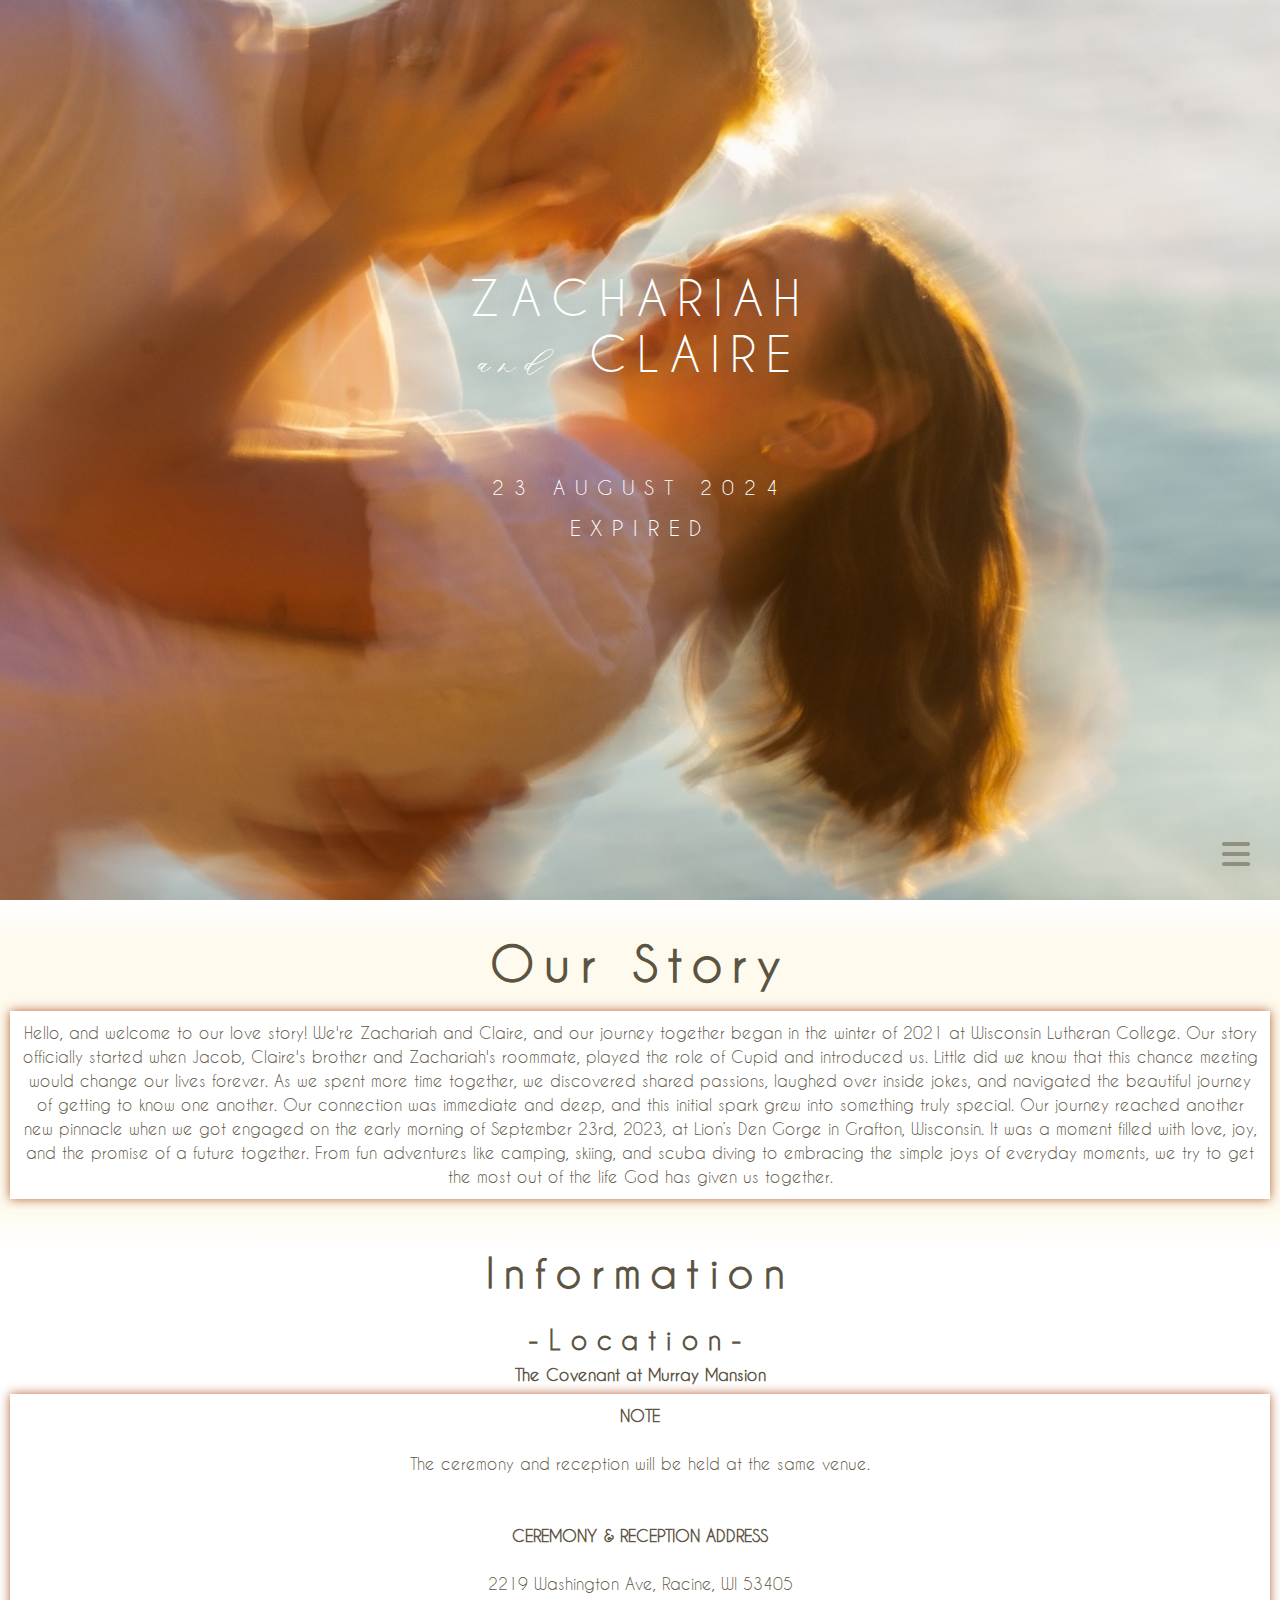
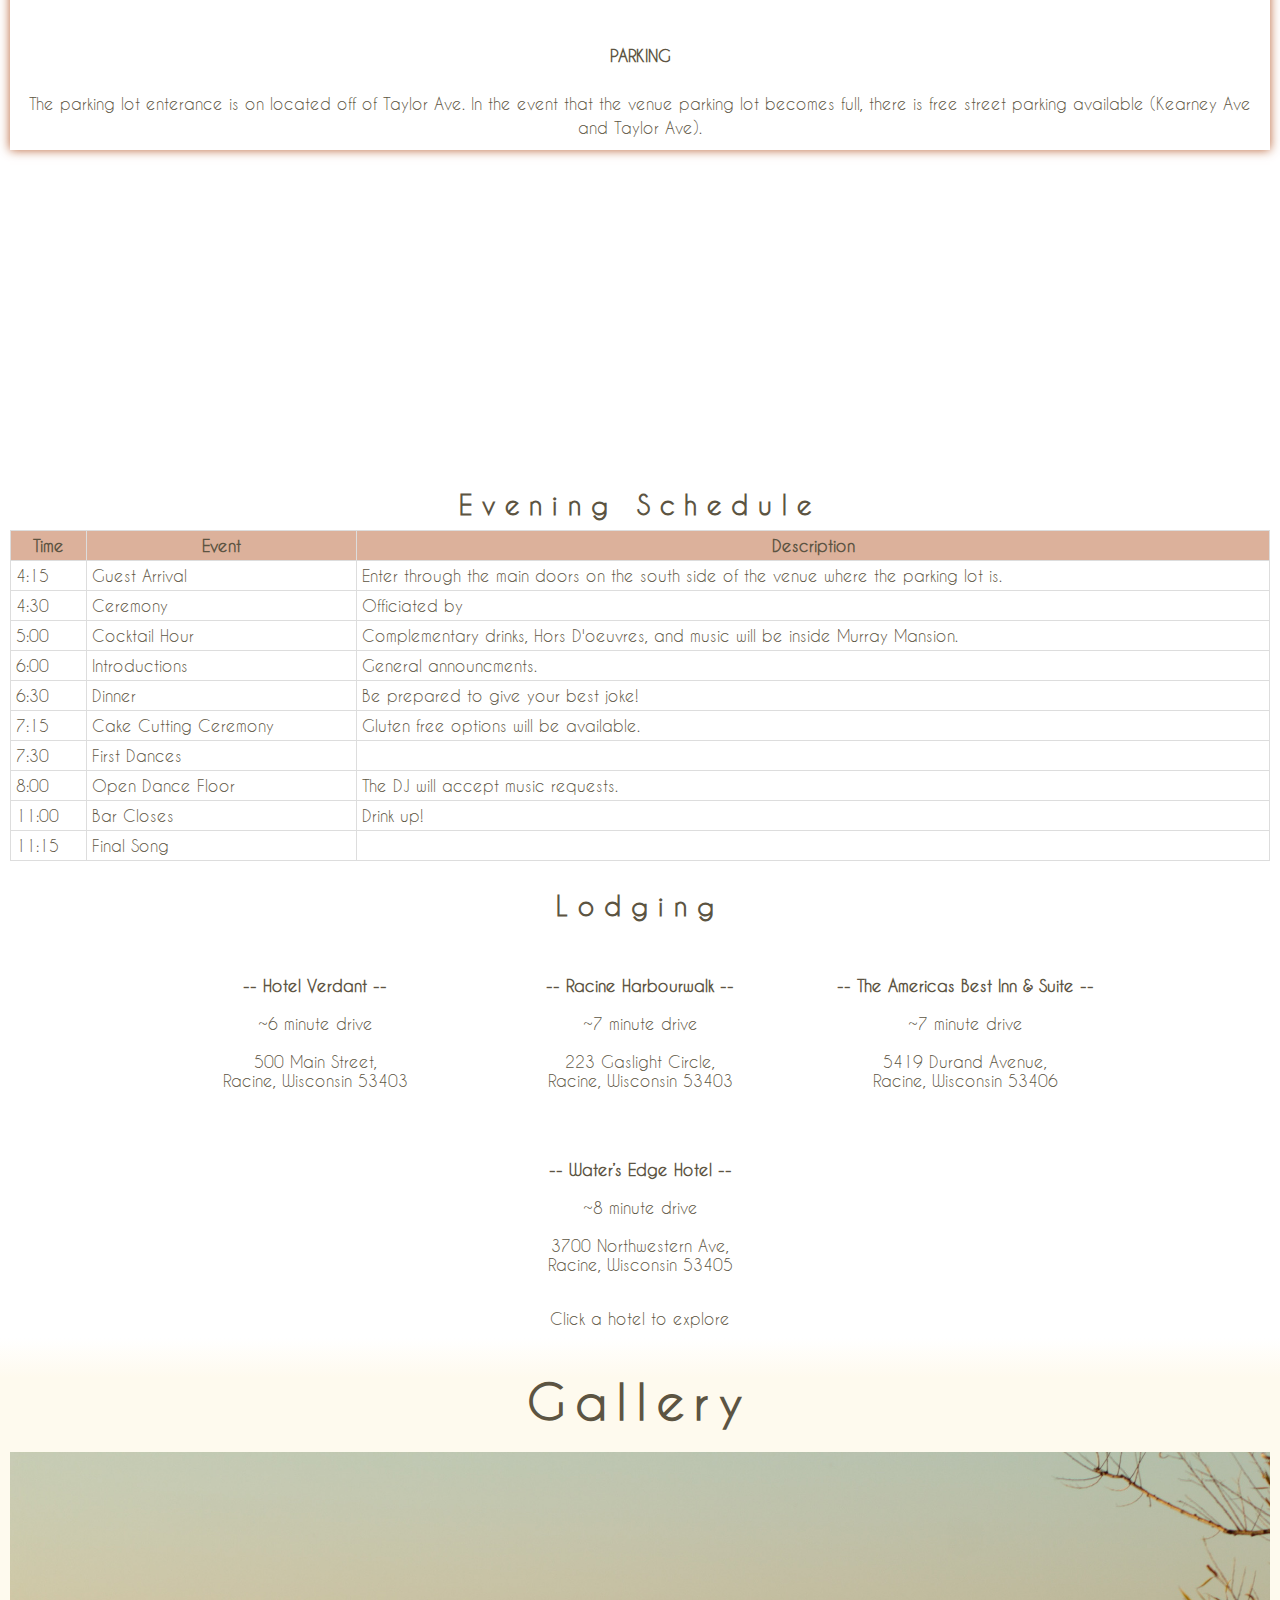
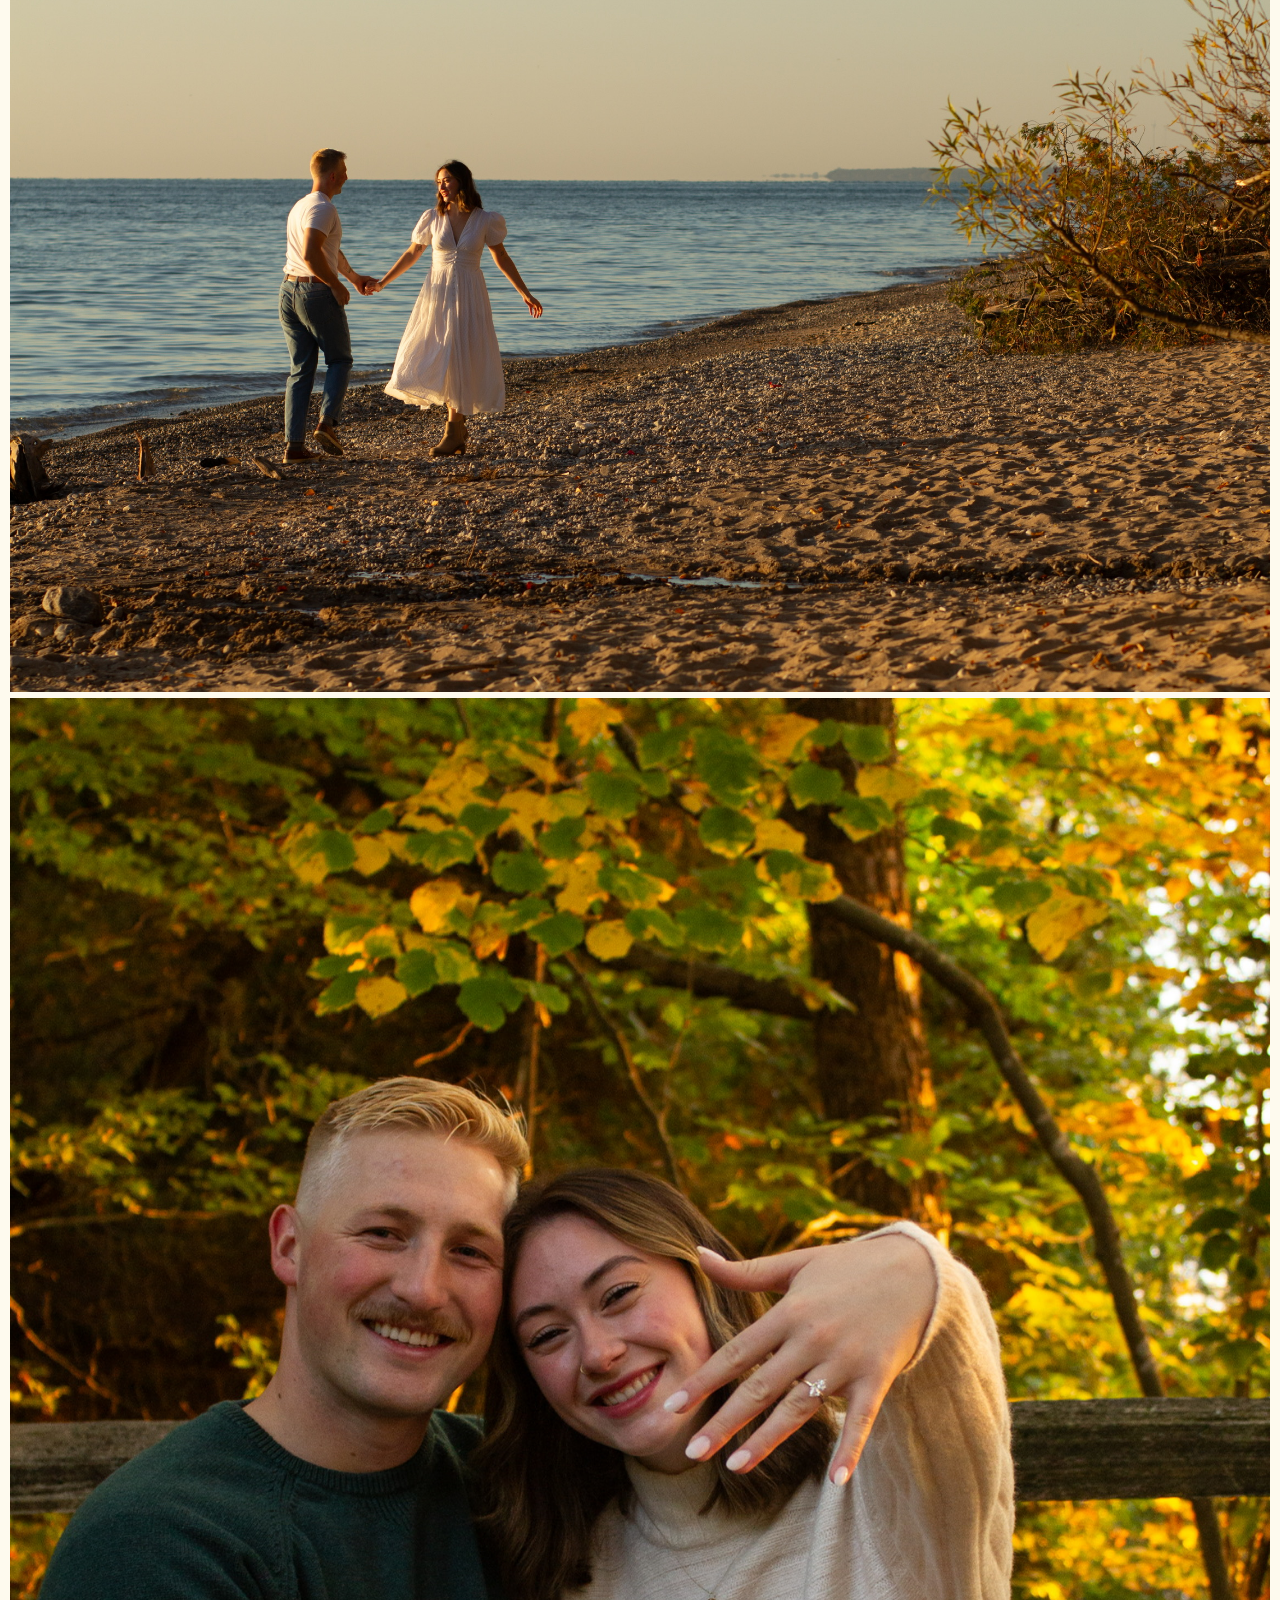
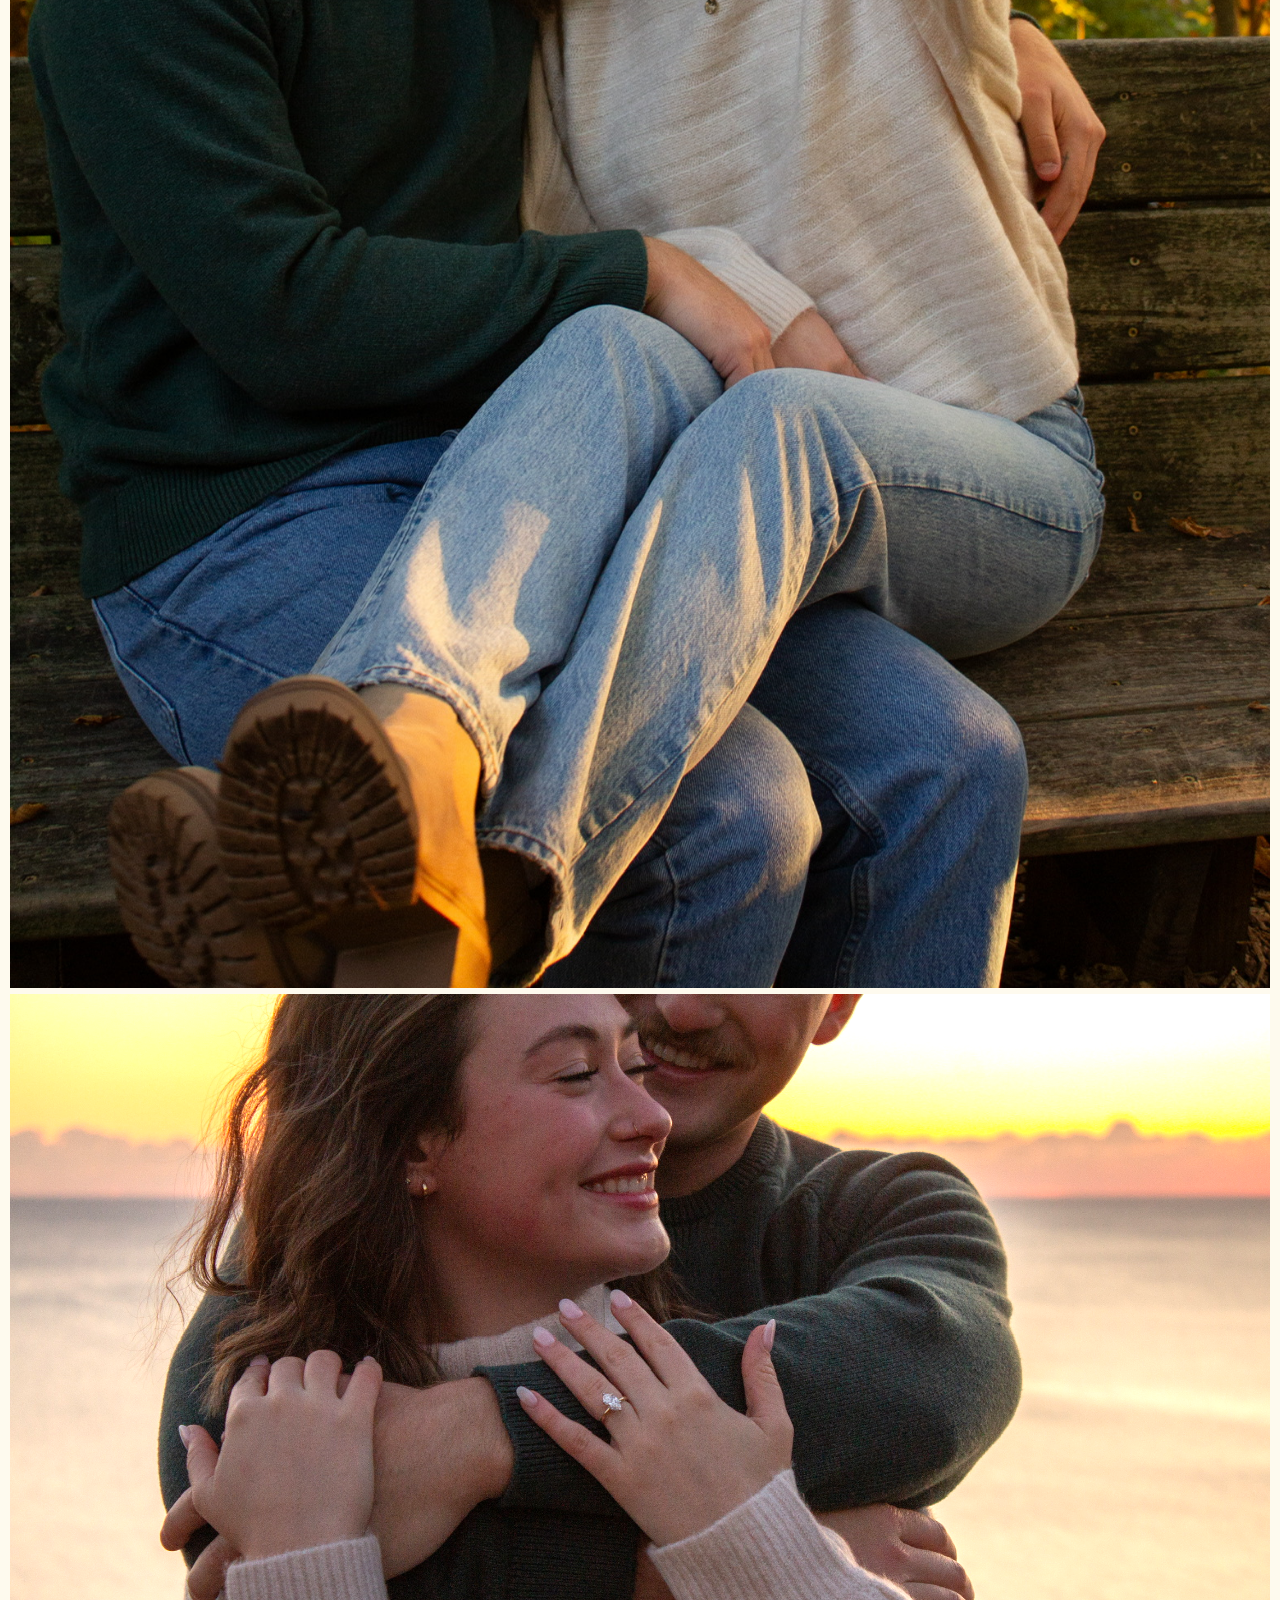
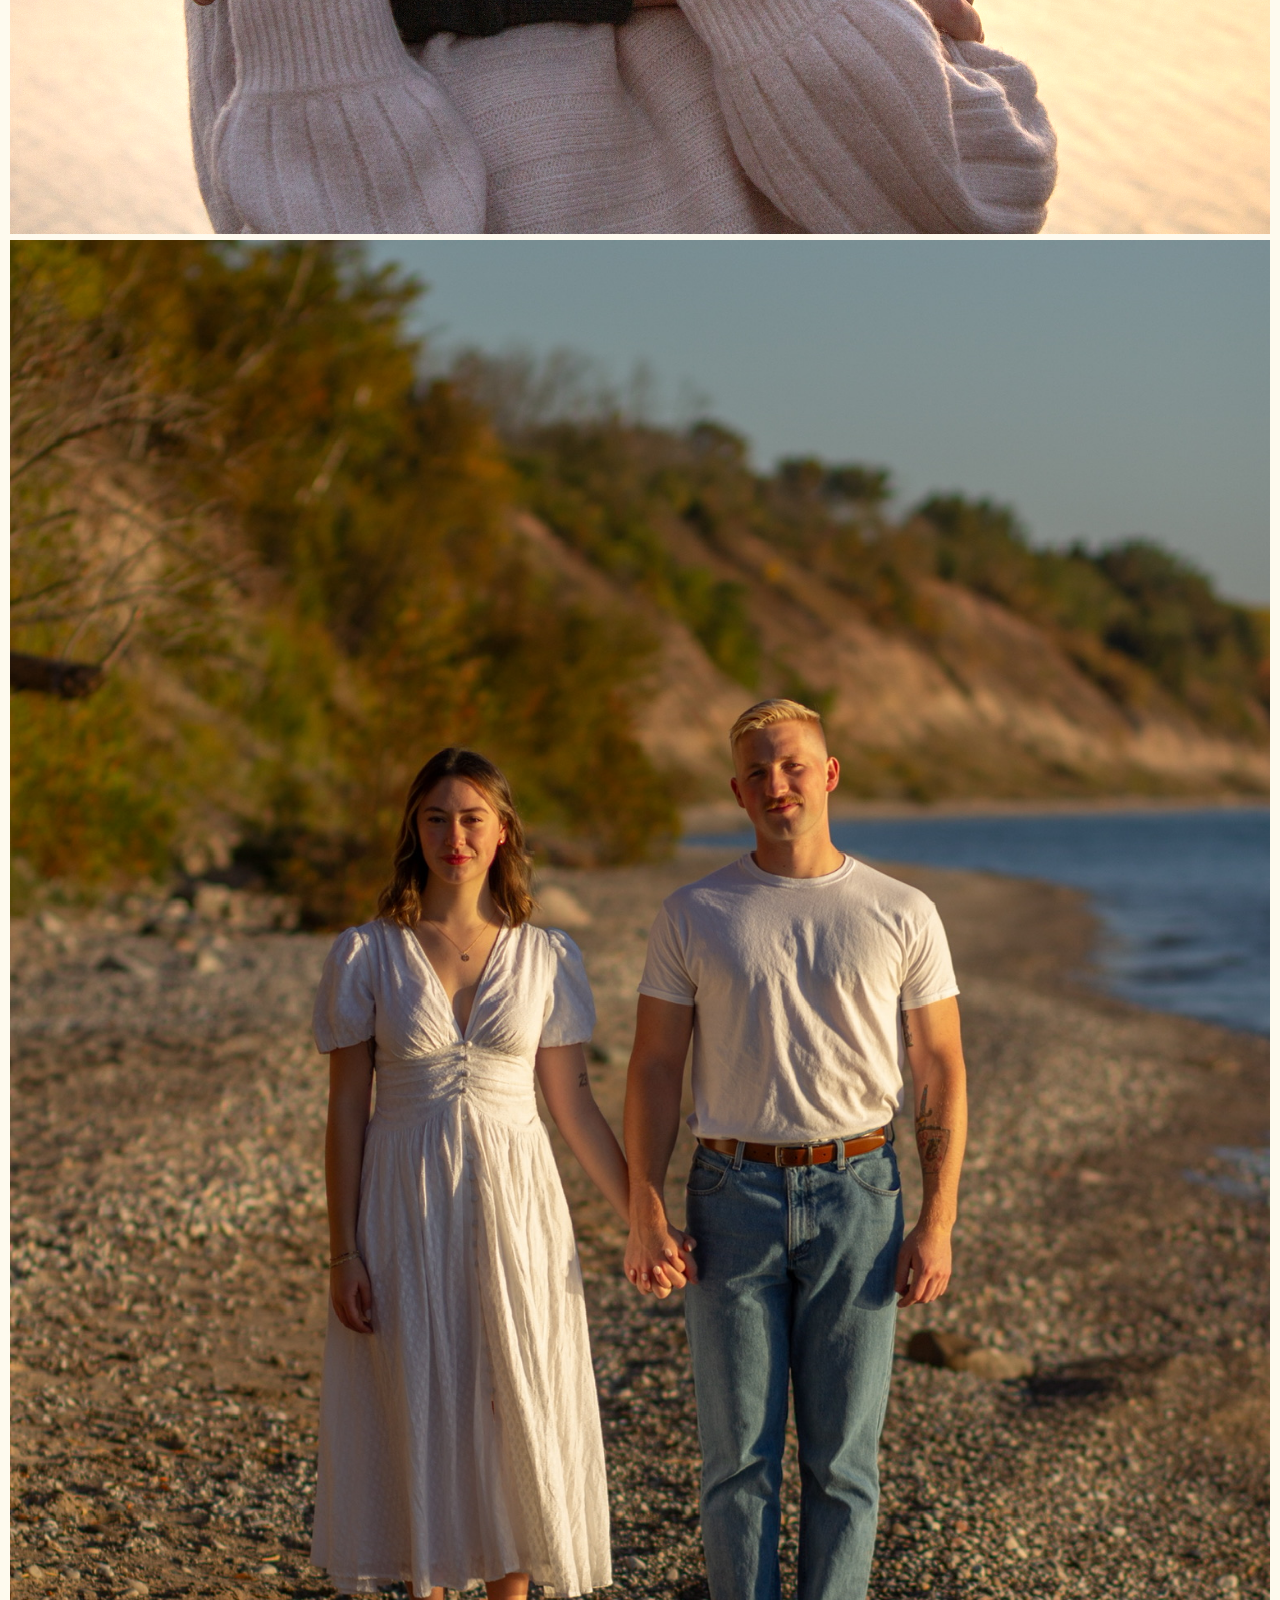
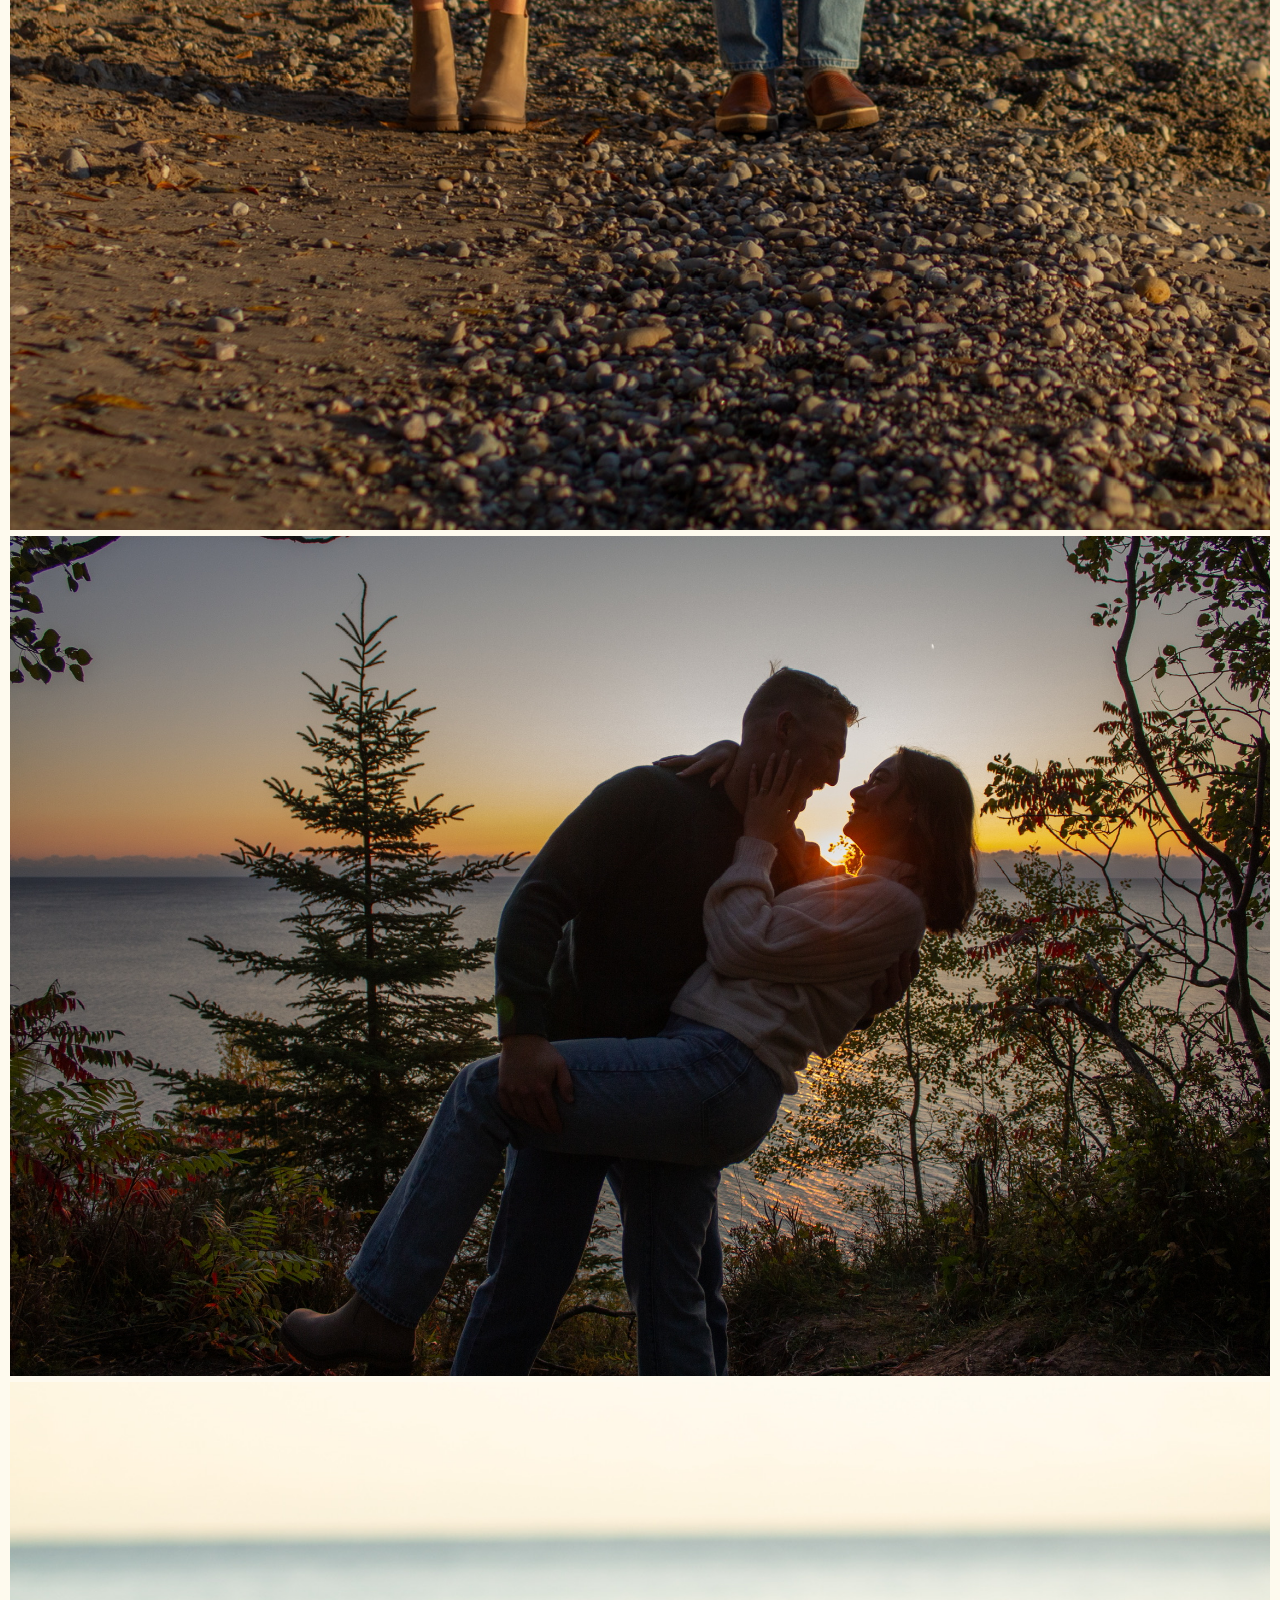
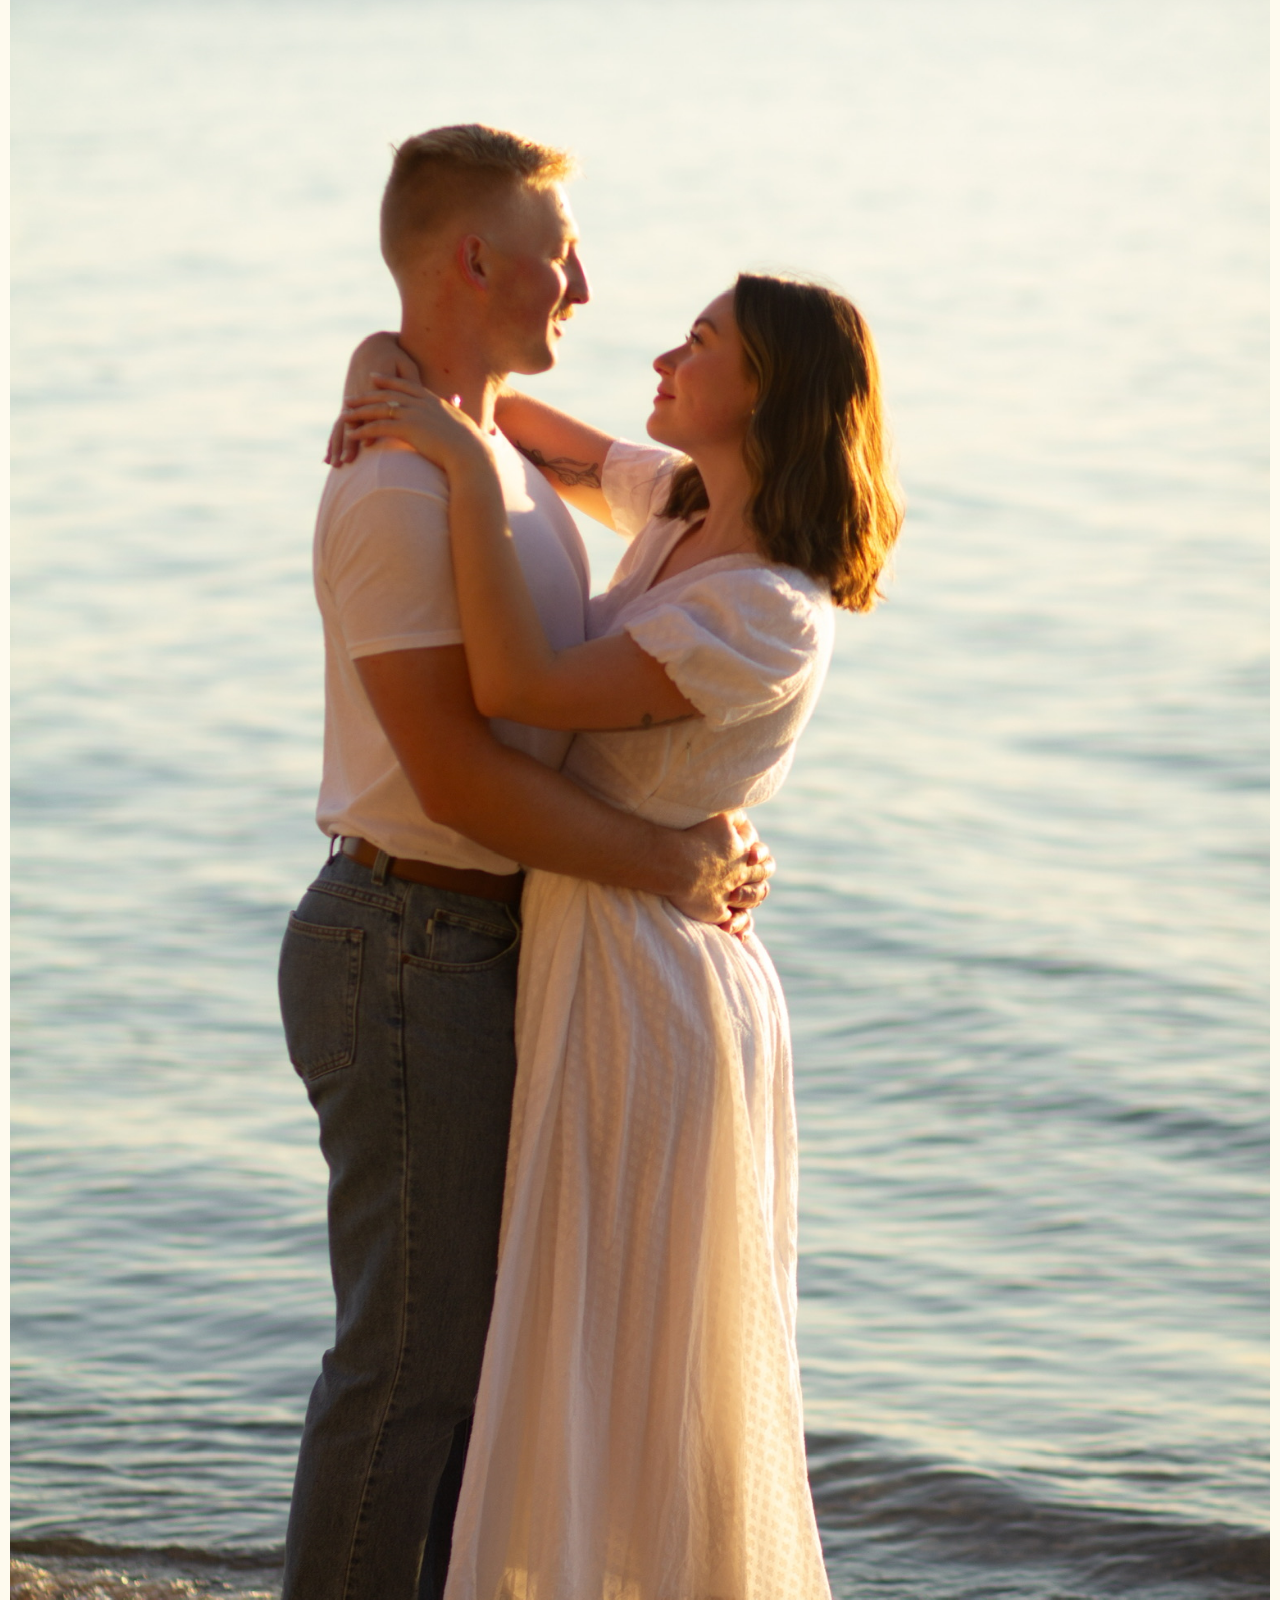
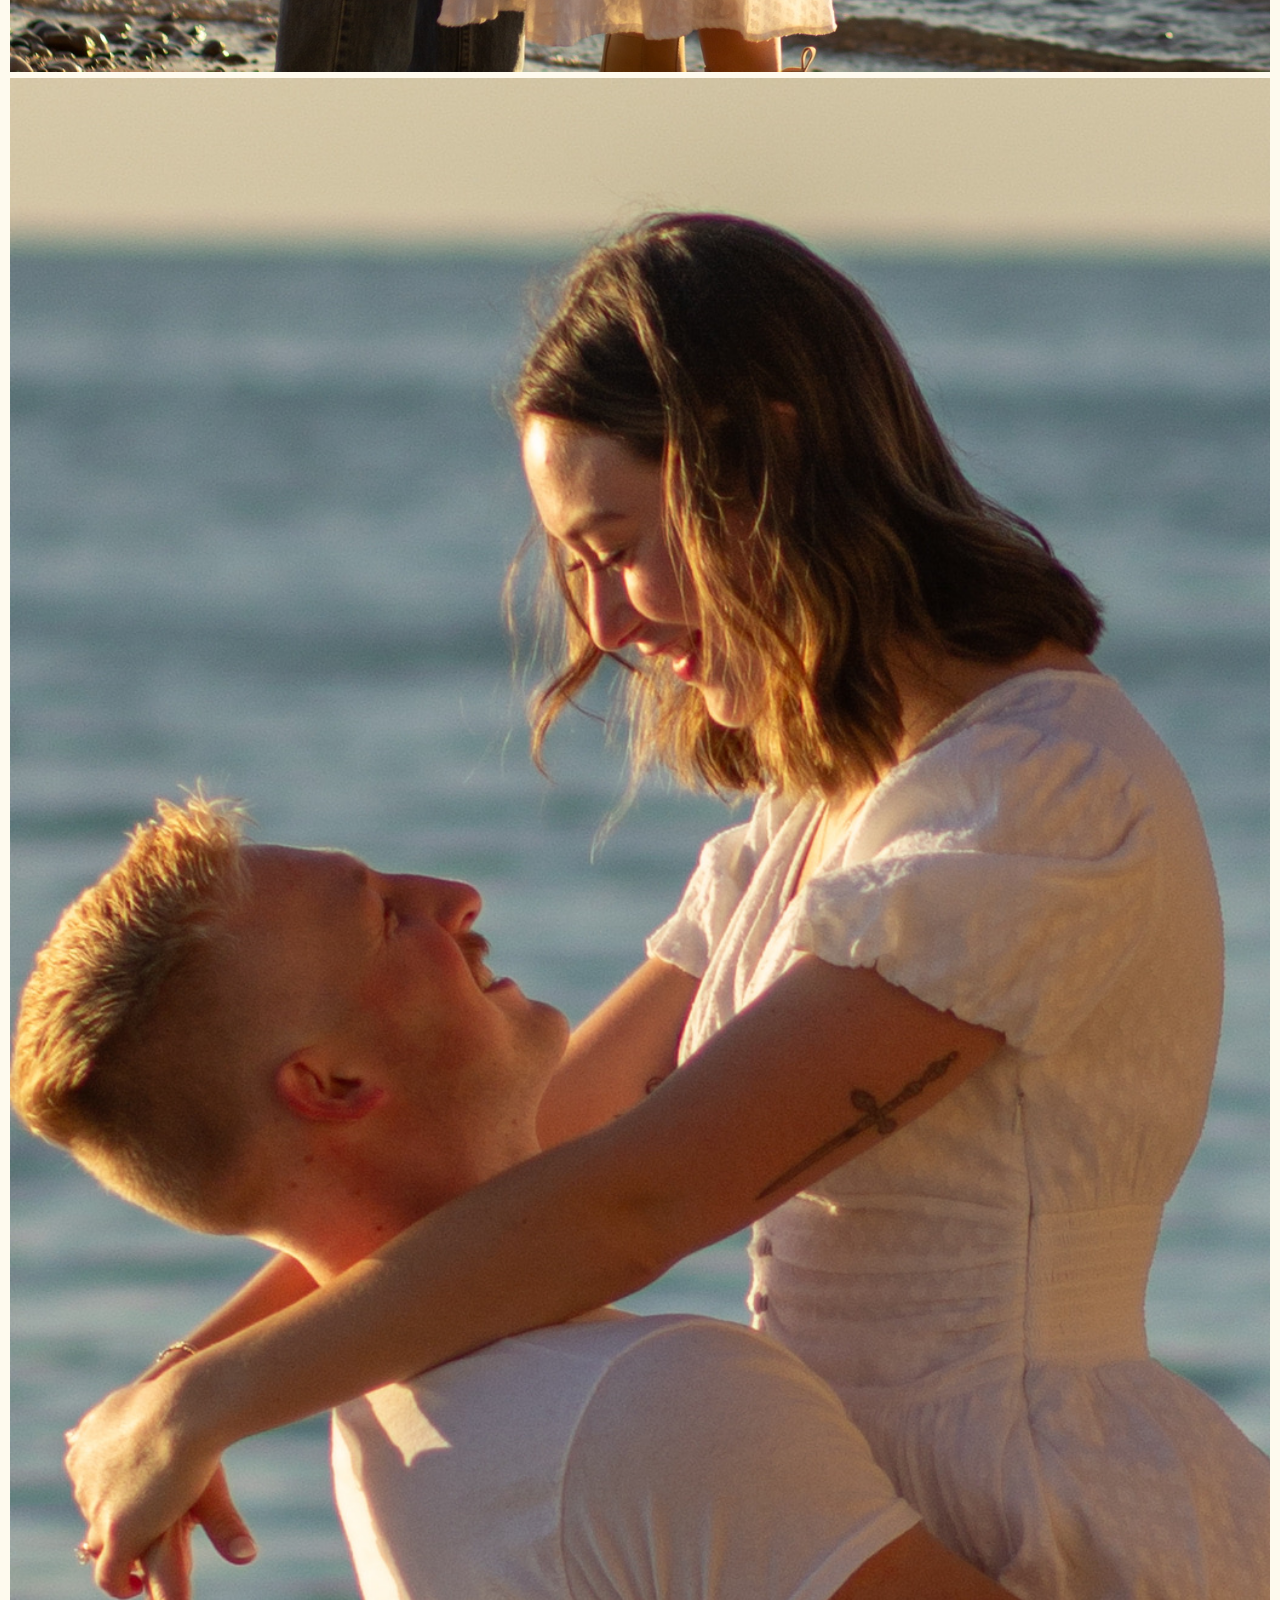
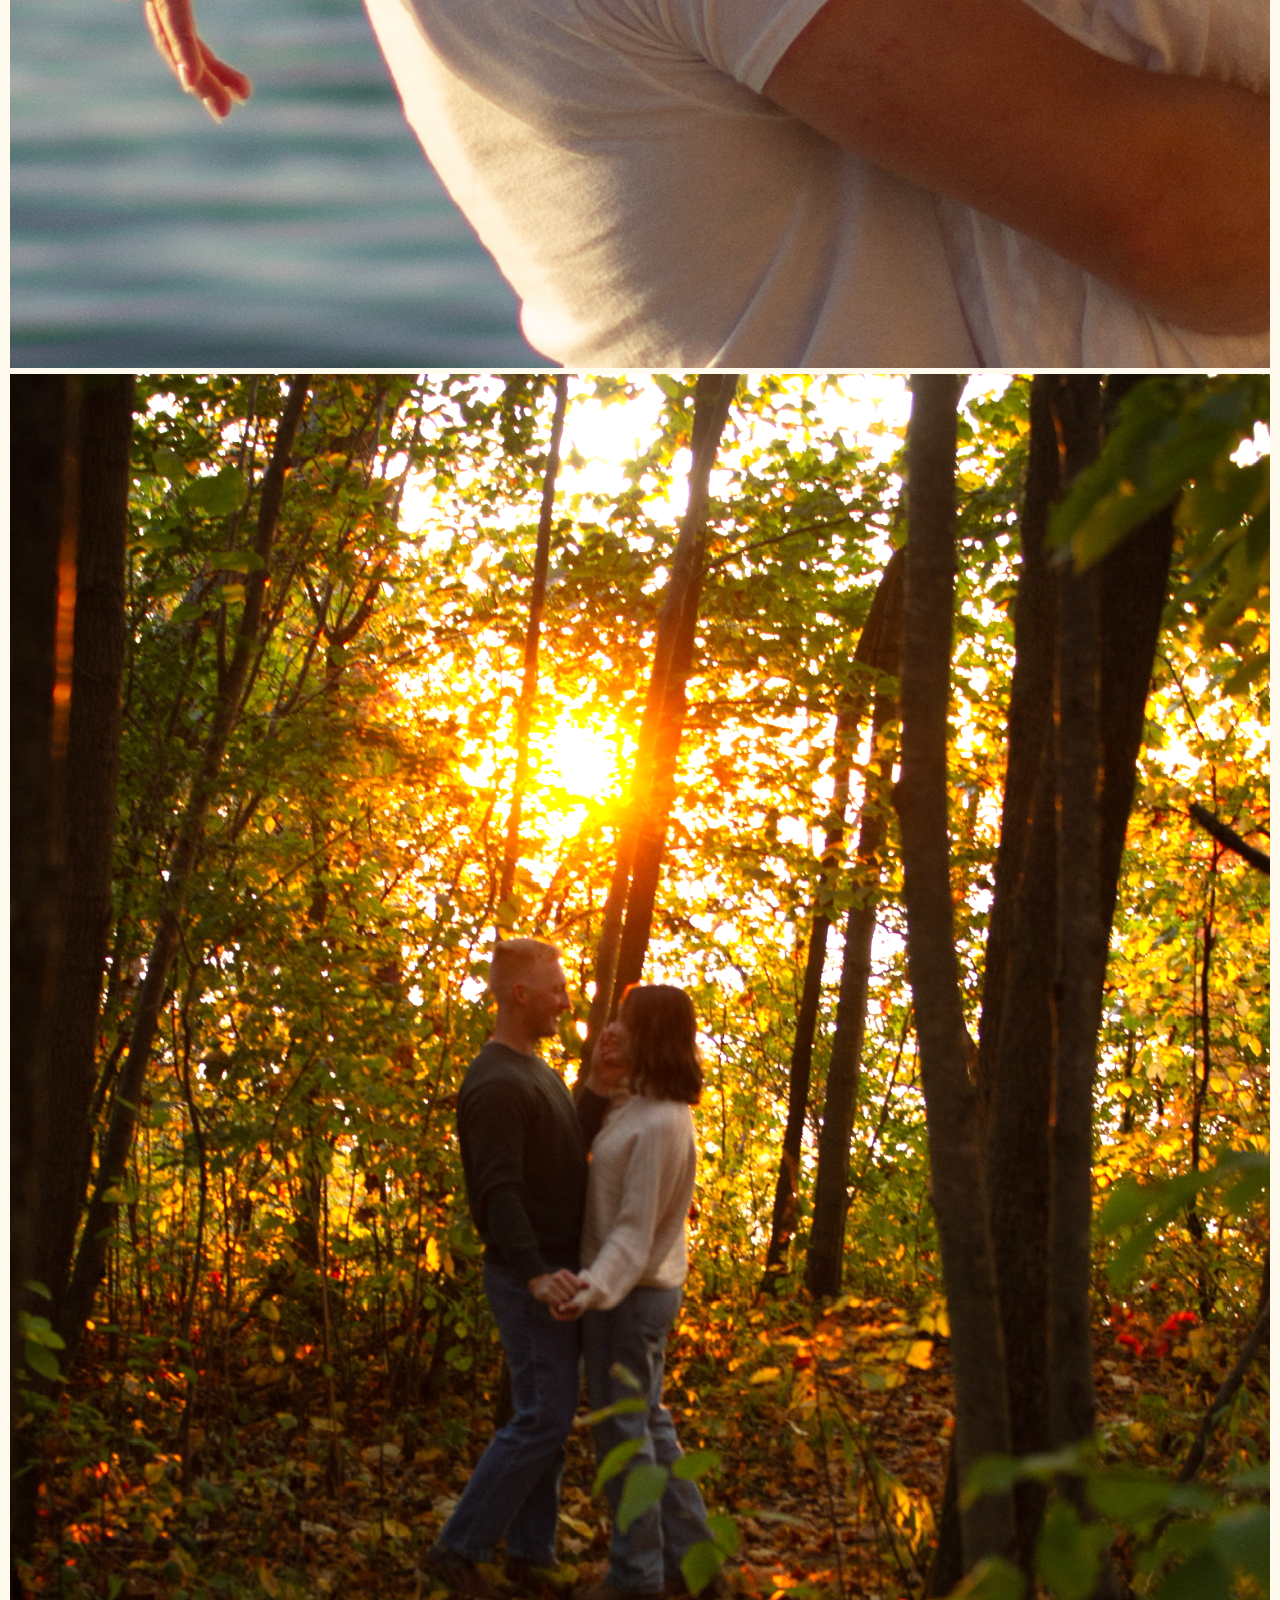
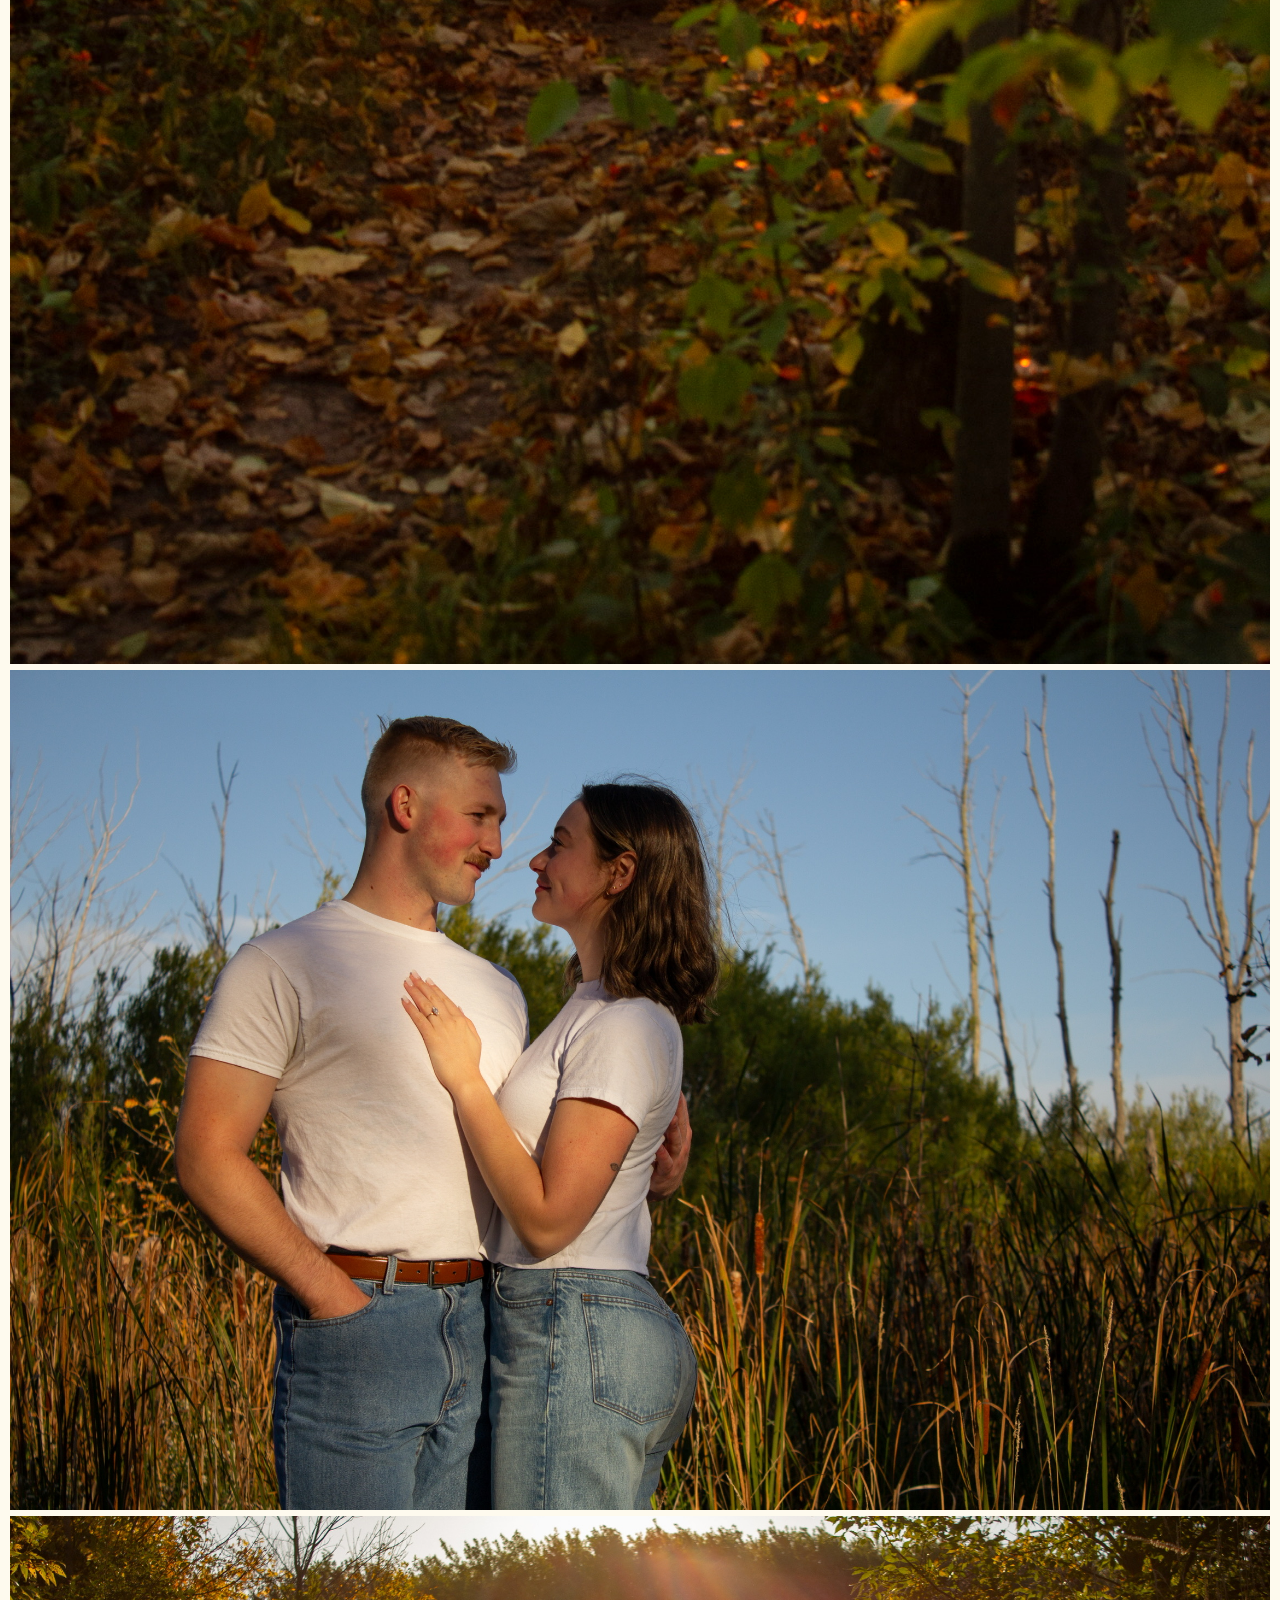
==== index.html @ bd43a835 "Finished" ====
<!DOCTYPE html>
<html lang="en">
    <head>
        <meta charset="UTF-8">
        <meta name="viewport" content="width=device-width, initial-scale=1.0">
        <meta name="description" content="Zachariah's & Claire's Wedding Website">
        <title>Zachariah & Claire 2024</title>
        
        <!-- Style upload -->
        <link rel="stylesheet" href="./Styles/other.css">
        <link rel="stylesheet" href="./Styles/nav_bar.css">
        <link rel="stylesheet" href="./Styles/home.css">
        <link rel="stylesheet" href="./Styles/story.css">
        <link rel="stylesheet" href="./Styles/info.css">
        <link rel="stylesheet" href="./Styles/gallery.css">
        <link rel="stylesheet" href="./Styles/registry.css">
        <link rel="stylesheet" href="./Styles/rsvp.css">
        
        <!-- For icons  -->
        <link rel="stylesheet" href="https://cdnjs.cloudflare.com/ajax/libs/font-awesome/6.1.0/css/all.min.css">

        <!-- Script upload -->
        <script src="./Scripts/menu_button.js"></script>
        <script src="./Scripts/scroll.js"></script>
        <script src="./Scripts/countdown.js"></script>
        <script src="./Scripts/home_text_fade.js"></script>
        <script src="./Scripts/gallery_size.js"></script>
        <script src="./Scripts/buttons.js"></script>

    </head>
    <body style="margin: 0; padding: 0;">
        <!-- Menu (and button for smaller screens) -->
        <button id="menu-button">
            <i class="fas fa-bars"></i>
        </button>
        <nav>
            <ul>
                <li><a href="#home">Home</a></li>
                <li><a href="#story">Our Story</a></li>
                <li><a href="#info">Information</a></li>
                <li><a href="#gallery">Gallery</a></li>
                <li><a href="#registry">Registry</a></li>
                <li><a href="#rsvp">RSVP</a></li>
            </ul>
        </nav>
        
        <!-- Home screen section -->
        <section id="home">
            <h1>
                ZACHARIAH
                <br>
                <span class="and-font">and&nbsp;&nbsp;</span>CLAIRE
                <br>
                <br>
                <span class="date">23 AUGUST 2024</span>
                <br>
                <div id="countdown"></div>
            </h1>
        </section>        
        
        <!-- Our story -->
        <div class="top-blurred-bar"></div>
        <section id="story">
            <img src="Images/story.JPG">
            <div class="story-container">
                <h2>Our Story</h2>
                <p>
                    Hello, and welcome to our love story! We're Zachariah and Claire, and our journey together began in the winter of 2021 at Wisconsin Lutheran College. 
                    Our story officially started when Jacob, Claire's brother and Zachariah's roommate, played the role of Cupid and introduced us. 
                    Little did we know that this chance meeting would change our lives forever. 
                    As we spent more time together, we discovered shared passions, laughed over inside jokes, and navigated the beautiful journey of getting to know one another. 
                    Our connection was immediate and deep, and this initial spark grew into something truly special. 
                    Our journey reached another new pinnacle when we got engaged on the early morning of September 23rd, 2023, at Lion’s Den Gorge in Grafton, Wisconsin. 
                    It was a moment filled with love, joy, and the promise of a future together. 
                    From fun adventures like camping, skiing, and scuba diving to embracing the simple joys of everyday moments, we try to get the most out of the life God has given us together.
                </p>
            </div>
        </section>
        <div class="bottom-blurred-bar"></div>

        <!-- Information section about venue and schedule -->
        <section id="info">
            <h2>Information</h2>
            <div class="large-screen">
                <h3>
                    Location | <span class="location-name">The Covenant at Murray Mansion</span>
                </h3>
            </div>
            <div class="small-screen">
                <h3>
                    -Location-
                </h3>
                <h3 class="location-name">
                    The Covenant at Murray Mansion
                </h3>
            </div>
            <div class="location-container">
                <p>
                    <strong>
                        NOTE
                    </strong>
                    <br><br>
                    The ceremony and reception will be held at the same venue.
                    <br><br><br>
                    <strong>
                        CEREMONY & RECEPTION ADDRESS
                    </strong>
                    <br><br>
                    2219 Washington Ave, Racine, WI 53405
                    <br><br><br>
                    <strong>
                        PARKING
                    </strong>
                    <br><br>
                    The parking lot enterance is on located off of Taylor Ave. In the event that the venue parking lot becomes full, there is free street parking available (Kearney Ave and Taylor Ave).
                </p>
                <div class="google-maps">
                    <iframe 
                    src="https://www.google.com/maps/embed?pb=!1m18!1m12!1m3!1d2931.514803745799!2d-87.8078933231914!3d42.713993412666525!2m3!1f0!2f0!3f0!3m2!1i1024!2i768!4f13.1!3m3!1m2!1s0x880543107f3e2c4d%3A0xb2d777f2bb451316!2sThe%20Covenant%20at%20Murray%20Mansion!5e0!3m2!1sen!2sus!4v1697986781516!5m2!1sen!2sus" 
                    allowfullscreen="true" 
                    title="Google Map"
                    loading="lazy" 
                    scrolling="no"
                    referrerpolicy="no-referrer-when-downgrade"
                    ></iframe>
                </div>
            </div>
            <h3>Evening Schedule</h3>
            <table>
                <tr>
                <th>Time</th>
                <th>Event</th>
                <th>Description</th>
                </tr>
                <tr>
                    <td>4:15</td>
                    <td>Guest Arrival</td>
                    <td>Enter through the main doors on the south side of the venue where the parking lot is.</td>
                </tr>
                <tr>
                <td>4:30</td>
                <td>Ceremony</td>
                <td>Officiated by</td>
                </tr>
                <tr>
                    <td>5:00</td>
                    <td>Cocktail Hour</td>
                    <td>Complementary drinks, Hors D'oeuvres, and music will be inside Murray Mansion.</td>
                </tr>
                <tr>
                    <td>6:00</td>
                    <td>Introductions</td>
                    <td>General announcments.</td>
                </tr>
                <tr>
                    <td>6:30</td>
                    <td>Dinner</td>
                    <td>Be prepared to give your best joke!</td>
                </tr>
                <tr>
                    <td>7:15</td>
                    <td>Cake Cutting Ceremony</td>
                    <td>Gluten free options will be available.</td>
                </tr>
                <tr>
                    <td>7:30</td>
                    <td>First Dances</td>
                    <td></td>
                </tr>
                <tr>
                    <td>8:00</td>
                    <td>Open Dance Floor</td>
                    <td>The DJ will accept music requests.</td>
                </tr>
                <tr>
                    <td>11:00</td>
                    <td>Bar Closes</td>
                    <td>Drink up!</td>
                </tr>
                <tr>
                    <td>11:15</td>
                    <td>Final Song</td>
                    <td></td>
                </tr>
            </table>
            <h3>Lodging</h3>
            <div class="lodging-container">
                <div class="quadrant">
                    <button class="hotels-button" type="button" id="quad1-button">
                        <strong>
                            &nbsp;&nbsp;&nbsp;&nbsp;-- Hotel Verdant --&nbsp;&nbsp;&nbsp;&nbsp;
                        </strong>
                        <br><br>
                        ~6 minute drive
                        <br><br>
                        500 Main Street, 
                        <br>
                        Racine, Wisconsin 53403
                    </button>
                </div>
                <div class="quadrant">
                    <button class="hotels-button" type="button" id="quad2-button">
                        <strong>
                            -- Racine Harbourwalk --
                        </strong>
                        <br><br>
                        ~7 minute drive
                        <br><br>
                        223 Gaslight Circle, 
                        <br>
                        Racine, Wisconsin 53403
                    </button>
                </div>
                <div class="quadrant">
                    <button class="hotels-button" type="button" id="quad3-button">
                        <strong>
                            -- The Americas Best Inn & Suite --
                        </strong>
                        <br><br>
                        ~7 minute drive
                        <br><br>
                        5419 Durand Avenue, 
                        <br>
                        Racine, Wisconsin 53406
                    </button>
                </div>
                <div class="quadrant">
                    <button class="hotels-button" type="button" id="quad4-button">
                        <strong>
                            &nbsp;-- Water’s Edge Hotel --&nbsp;
                        </strong>
                        <br><br>
                        ~8 minute drive
                        <br><br>
                        3700 Northwestern Ave, 
                        <br>
                        Racine, Wisconsin 53405
                    </button>
                </div>
            </div>   
            <p class="note">Click a hotel to explore</p>    
        </section>

        <!-- Display of our engagement photos -->
        <div class="top-blurred-bar"></div>
        <section id="gallery">
            <h2>Gallery</h2>
            <div class="gallery-button-container">
                <button class="gallery-button" onclick="showFourColumns()">4</button>         
                <button class="gallery-button" onclick="showTwoColumns()">2</button>
                <button class="gallery-button" onclick="showOneColumn()">1</button>
            </div>   
            <p class="button-note">
                Select the number of columns to be displayed
            </p>
            <div class="gallery"> 
                <div class="gallery-column">
                    <img src="Images/Gallery/P1.JPG">
                    <img src="Images/Gallery/P14.JPG">
                    <img src="Images/Gallery/P11.JPG" style="filter: brightness(120%)">
                    <img src="Images/Gallery/P6.JPG">
                    <img src="Images/Gallery/P8.JPG">
                </div>
                <div class="gallery-column">
                    <img src="Images/Gallery/P2.JPG">
                    <img src="Images/Gallery/P7.JPG">
                    <img src="Images/Gallery/P12.JPG" style="filter: brightness(120%)">
                    <img src="Images/Gallery/P17.JPG">
                </div>
                <div class="gallery-column">
                    <img src="Images/Gallery/P16.JPG">
                    <img src="Images/Gallery/P18.JPG">
                    <img src="Images/Gallery/P13.JPG">
                    <img src="Images/Gallery/P4.JPG">
                </div> 
                <div class="gallery-column">
                    <img src="Images/Gallery/P15.JPG" style="filter: brightness(120%)">
                    <img src="Images/Gallery/P10.JPG">
                    <img src="Images/Gallery/P3.JPG">
                    <img src="Images/Gallery/P9.JPG" style="filter: brightness(120%)">
                    <img src="Images/Gallery/P5.JPG">
                </div>
            </div>
            <div class="gallery-button-container">
                <button class="gallery-button" onclick="showFourColumns()">4</button>         
                <button class="gallery-button" onclick="showTwoColumns()">2</button>
                <button class="gallery-button" onclick="showOneColumn()">1</button>
            </div>    
        </section>
        <div class="bottom-blurred-bar"></div>

        <!-- Links to our fund and amazon gift selection -->
        <section id="registry">
            <h2>Registry</h2>
            <div class="registry-container">
                <p>
                    Being able to celebrate with you is an incredible blessing of its own. 
                    However, if you are feeling generious, we do have a gift registry and general expenses fund that will be going towards necessities for our new life together.
                </p>
                <div class="registry-button-container">
                    <button class="registry-button" type="button" id="gift-button">Gift Registry</button>
                    <button class="registry-button" type="button" id="fund-button">General Fund</button>
                </div>  
            </div>
        </section>

        <!-- Allows an invitee to rsvp -->
        <section id="rsvp">
            <div class="form">
                <iframe
                title="Kline Wedding RSVP"
                onload="window.parent.scrollTo(0,0)"
                allowtransparency="true"
                allowfullscreen="true"
                allow="geolocation; microphone; camera"
                src="https://form.jotform.com/233505734965059"
                frameborder="0"
                scrolling="no"
                >
              </iframe>
            </div>
        </section>

        <footer>
            &copy; Created by Zachariah and approved by Claire.
        </footer>
    </body>
</html>
---- Styles/other.css ----
.top-blurred-bar {
    position: absolute;
    width: 100%;
    background: linear-gradient(#fff, #fefaee);
    height: 40px;
}

.bottom-blurred-bar {
    position: absolute;
    width: 100%;
    background: linear-gradient(#fefaee, transparent);
    height: 40px;
}

footer {
    color: #5c5442;
    background-color: #fff;
    text-align: left;
    padding: 10px;
}


/* ---------- Font CSS ---------- */

@font-face {
    font-family: 'Header';
    src: url('../Fonts/CaviarDreams.ttf') format('truetype'),
    url('../Fonts/CaviarDreams.woff') format('woff');
}

@font-face {
    font-family: 'And';
    src: url('../Fonts/Your-Beloved.ttf') format('truetype'),
    url('../Fonts/Your-Beloved.woff') format('woff');
}
---- Styles/nav_bar.css ----
nav {
    z-index: 100;
    position: fixed;
    padding: 0px;
    margin: 0px;
    top: 0;
    left: 0;
    right: 0;
    backdrop-filter: blur(20px);
    -webkit-backdrop-filter: blur(20px);
}

nav ul {
    padding: 0px;
    margin: 8.5px;
    text-align-last: center;
}

nav li {
    display: inline;
}

nav a {
    display: inline-block;
    text-decoration: none;
    color: #5c5442;
    font-size: 1.2rem;
    font-family: 'Header';
    transition: color 0.3s;
    width: 130px;
}

nav li:last-child a {
    background-color: rgba(168, 60, 6, 0.6);
    color: #ffffff;
    border-radius: 8px;
    margin-inline: 40px;
    transition: background-color 0.3s;
}

nav li:last-child a:hover {
    background-color: #a83c06;
}

nav a:hover {
    color: #a83c06;
    font-weight: bolder;
}

#menu-button {
    display: none;
}

/* -------------------------- Smaller devices ----------------------------*/

@media (max-width: 1300px) {
    nav {
        padding: 0px;
        background: transparent;
        backdrop-filter: unset;
        -webkit-backdrop-filter: unset;
        height: 100%;
        width: 100%;
    }
    
    nav ul {
        display: none;
        flex-direction: column;
        position: fixed;
        top: 50%;
        left: 0;
        right: 0;
        background: #fff;
        margin: 0;
        padding-block: 100%;
        transform: translateY(-50%); /* Center the options on any small screen */
    }

    .show-menu {
        display: block; /* Show the dropdown when the "menu" button is clicked */
    }

    #menu-button {
        display: block;
        background-color: unset;
        border: none;
        padding: 0px;
        cursor: pointer;
        position: fixed;
        bottom: 30px;
        right: 30px;
        z-index: 1000;
    }
    
    #menu-button i {
        color: rgba(92, 84, 66, 0.5);
        font-size: 2rem;
    }


    nav a {
        width: 100%; /* Full width for dropdown links */
        block-size: 60px;
        font-size: 2rem;
        text-align: center; /* Center the text */
        line-height: 60px;
        padding-block: 10px;
    }

    nav li:last-child a {
        background-color: rgba(168, 60, 6, 0.6);
        color: #fff;
        border-radius: 8px;
        margin-inline: auto;
        margin-top: 30px;
        padding-block: 0px;
        width: 30%;
        transition: background-color 0.3s;
    }
}
---- Styles/home.css ----
#home {
    display: flex;
    height: calc(100vh - 250px);
    background-image: url('../Images/home1.JPG');
    background-size: cover;
    background-repeat: no-repeat;
    background-attachment: fixed;
    background-position: center 120%;
    border: 40px solid #fff;
    justify-content: right;
    align-items: center;
}

#home h1 {
    opacity: 0; /* Hide the elements */
    transition: opacity 2s ease-in-out 2s;
    color: #fff;
    letter-spacing: 10px;
    font-family: 'Header';
    font-size: 4.5rem;
    font-weight: 400;
    margin: 0;
    text-align: center;
    padding-right: 50px;
    text-shadow: 0px 0px 30px rgba(60, 69, 75, 1);
}

#home .and-font {
    font-family: 'And';
    font-size: 2rem;
}

#home .date {
    font-size: 2rem;
    font-weight: 400;
}

#home #countdown {
    font-family: 'Header';
    color: #fff;
    font-size: 2rem;
    font-weight: 400;
    padding-block: 12px;
}

#home.h1-visible h1 {
    opacity: 1; /* Show the elements */
}

/* -------------------------- Smaller devices ----------------------------*/

@media (max-width: 1300px) {
    #home {
        height: 100vh;
        background-image: url('../Images/home2.JPG');
        background-position: center center;
        justify-content: center;
        transform: scale(1);
        border: 0;
    }

    #home h1 {
        font-size: 3rem;
        font-weight: 550;
        padding: 0;
        padding-bottom: 80px;
    }

    #home .and-font {
        font-size: 1.3rem;
    }

    #home #countdown {
        font-size: 1.3rem;
    }

    #home .date {
        font-size: 1.2rem;
        font-weight: 500;
    }
}
---- Styles/story.css ----
#story {
    background-color: #fefaee;
    display: flex;
    padding: 40px;
    padding-bottom: 0;
    justify-content: space-evenly;
}

#story img {
    max-height: 650px;
    border-top-left-radius: 220px 220px;
    border-top-right-radius: 220px 220px;
    filter: brightness(130%);
}

#story .story-container {
    width: 60%;
    display: flex;
    flex-direction: column;
    justify-content: center;
}

#story h2 {
    color: #5c5442;
    font-size: 4rem;
    font-family: 'Header';
    letter-spacing: 10px;
    margin: 0;
    margin-bottom: 20px;
    padding: 0;
    text-align: center;
}

#story .story-container p {
    font-size: 1.3rem;
    line-height: 25pt;
    font-family: 'header';
    text-align: center;
    color: #5c5442;
    margin: 0px;
    padding: 20px;
    box-shadow: 0 0 10px rgba(168, 60, 6, 0.8);
    background-color: #fff;
}

/* -------------------------- Smaller devices ----------------------------*/

@media (max-width: 1300px) {
    #story {
        padding: 10px;
        padding-top: 35px;
        justify-content: unset;
    }

    #story img {
        display: none;
    }

    #story .story-container {
        width: 100%;
    }

    #story h2 {
        font-size: 3rem;
    }

    #story .story-container p {
        font-size: 1rem;
        line-height: 18pt;
        padding: 10px;
    }
}
---- Styles/info.css ----
#info {
    display: flex;
    flex-direction: column;
    background-color: #fff;
    padding: 40px; 
    padding-bottom: 0;
}

#info h2 {
    color: #5c5442;
    font-size: 4rem;
    font-family: 'Header';
    letter-spacing: 10px;
    margin: 0;
    padding: 0;
    text-align: right;
}

#info h3 {
    color: #5c5442;
    font-size: 2.5rem;
    font-family: 'Header';
    letter-spacing: 10px;
    margin: 0;
    padding: 0;
    text-align: left;
}

#info .location-name {
    font-size: 1.2rem;
    letter-spacing: normal;
}

#info .large-screen {
    display: block;
}

#info .small-screen {
    display: none;
}

/* -------------------------- Location Info -------------------------- */

#info .location-container {
    display: flex;
    flex-wrap: wrap;
    justify-content: center;
    margin-bottom: 40px;
}

#info .location-container p {
    flex: 1;
    font-family: 'header';
    font-size: 1.3rem;
    color: #5c5442;
    text-align: center;
    line-height: 25pt;
    box-shadow: 0 0 10px rgba(168, 60, 6, 0.8);
    background-color: #fff;
    padding: 20px;
    margin: 20px;
}

#info .google-maps {
    position: relative;
    overflow: hidden;
    flex: 2;
    margin-block: 20px;
    margin-right: 20px;
}

#info iframe {
    z-index: 100;
    position: absolute;
    width: 100% !important;
    height: 100% !important;
    border: 0;
}  

/* -------------------------- Itinerary -------------------------- */

#info table {
    border-collapse: collapse;
    margin: 20px;
    margin-bottom: 60px;
}

#info th, #info td {
    white-space: normal;
    word-wrap: break-word;
    border: 1px solid #ddd;
    color: #5c5442;
    font-family: 'Header';
    font-size: 1.3rem;
    padding: 7px;
}

#info th {
    text-align: center;
    background-color: rgba(168, 60, 6, 0.4);
}

#info td {
    text-align: left;
}

#info tr:hover {
    background-color: rgba(168, 60, 6, 0.1);
}

/* -------------------------- Lodging -------------------------- */

#info .lodging-container {
    display: flex;
    flex-wrap: wrap;
    justify-content: center;
    margin: 20px;
}

#info .quadrant {
    display: flex;
    flex-direction: column;
    align-items: center; /* Center text horizontally */
    text-align: center;
    font-family: 'header';
    font-size: 1.3rem;
    color: #5c5442;
    width: 325px;
    padding: 20px;
    margin: 0;
}

#info .hotels-button {
    z-index: 100;
    width: 100%;
    font-family: 'header';
    background-color: #fff;
    color: #5c5442;
    border: none;
    padding: 10px 20px;
    margin: 5px;
    cursor: pointer;
    font-size: 1rem;
    transition: background-color 0.3s;
}

#info .hotels-button:hover {
    color: #a83c06;
    font-weight: bolder;
}

#info .note {
    font-family: 'Header';
    color: #5c5442;
    text-align: center;
    margin: 0;
    margin-bottom: 20px;
}

/* -------------------------- Wedding party -------------------------- */



/* -------------------------- Smaller devices -------------------------- */

@media (max-width: 1300px) {
    #info {
        padding: 10px;
        padding-top: 40px;
    }
    
    #info h2 {
        text-align: center;
        font-size: 2.5rem;
    }

    #info h3 {
        display: block;
        text-align: center;
        font-size: 1.6rem;
        padding-top: 30px;
    }

    #info .location-name {
        display: block;
        text-align: center;
        font-size: 1rem;
        padding-block: 10px;
    }

    #info .large-screen {
        display: none;
    }
    
    #info .small-screen {
        display: block;
    }

    /* -------------------------- Location Info -------------------------- */

    #info .location-container {
        display: block;
        margin: 0;
        flex-wrap: unset;
    }

    #info .location-container p {
        font-size: 1rem;
        line-height: 18pt;
        padding: 10px;
        margin: 0;
    }

    #info .google-maps {
        flex: unset;
        margin: 0;
        margin-top: 10px;
        height: 300px;
    }

    /* -------------------------- Itinerary -------------------------- */

    #info table {
        margin: 0;
        margin-top: 10px;
    }

    #info th, #info td {
        font-size: 1rem;
        padding: 5px;
    }

    /* -------------------------- Lodging -------------------------- */

    #info .lodging-container {
        margin: 0;
    }

    #info .quadrant {
        font-size: 1rem;
        padding: 0;
        padding-top: 40px;
    }

    #info .note {
        margin: 0;
        margin-top: 20px;
    }

    /* -------------------------- Wedding party -------------------------- */

    
}
---- Styles/gallery.css ----
#gallery {
    display: flex;
    flex-direction: column;
    align-items: center;
    background-color: #fefaee;
    padding: 40px;
    padding-bottom: 0;
}

#gallery h2 {
    color: #5c5442;
    font-size: 4rem;
    font-family: 'Header';
    letter-spacing: 10px;
    margin: 0;
    padding: 0;
    text-align: center;
}

#gallery .gallery {
    display: flex;
    flex-wrap: wrap;
}

#gallery .gallery-column {
    flex: 10%;
    padding: 5px;
}

#gallery .gallery-column img {
    vertical-align: middle;
    width: 100%;
    padding: 5px;
}

#gallery .button-note {
    font-family: 'Header';
    color: #5c5442;
    text-align: center;
    margin: 0;
}

#gallery .gallery-button-container {
    display: flex;
    justify-content: center;
    margin: 20px;
    margin-bottom: 5px;
}

#gallery .gallery-button {
    font-family: 'Header';
    background-color: rgba(168, 60, 6, 0.6);
    color: #ffffff;
    border: none;
    padding: 10px 20px;
    margin: 5px;
    cursor: pointer;
    border-radius: 8px;
    font-size: 1rem;
    transition: background-color 0.3s;
}

#gallery .gallery-button:hover {
    background-color: #a83c06;
}

/* -------------------------- Smaller devices -------------------------- */

@media (max-width: 1300px) {
    #gallery {
        padding: 10px;
        padding-top: 35px;
    }

    #gallery h2 {
        margin-bottom: 20px;
        font-size: 3rem;
    }

    #gallery .gallery {
        display: unset;
        flex-wrap: nowrap;
    }

    #gallery .gallery-column {
        flex: 40%;
        padding: 0;
    }

    #gallery .gallery-column img {
        padding: 0;
        padding-block: 3px;
        width: 100%;
    }    

    #gallery .button-note {
        display: none;
    }

    #gallery .gallery-button-container {
        display: none;
    }
}
---- Styles/registry.css ----
#registry {
    display: flex;
    flex-direction: column;
    align-items: center;
    background-color: #fff;
    padding: 40px;
    padding-bottom: 0;
}

#registry h2 {
    color: #5c5442;
    font-size: 4rem;
    font-family: 'Header';
    letter-spacing: 10px;
    margin: 0;
    padding: 0;
    text-align: center;
}

#registry .registry-container {
    margin: auto;
}

#registry .registry-container p {
    font-size: 1.3rem;
    line-height: 25pt;
    font-family: 'header';
    color: #5c5442;
    text-align: center;
    width: 50%;
    padding: 20px;
    margin: 0 auto;
    margin-block: 40px;
    box-shadow: 0 0 10px rgba(168, 60, 6, 0.8);
    background-color: #fff;
}

#registry .registry-button-container {
    display: flex;
    justify-content: center;
}

#registry .registry-button {
    font-family: 'Header';
    background-color: rgba(168, 60, 6, 0.6);
    color: #fff;
    border: none;
    border-radius: 8px;
    padding: 10px 20px;
    margin: 5px;
    cursor: pointer;
    font-size: 1rem;
    transition: background-color 0.3s;
}

#registry .registry-button:hover {
    background-color: #a83c06;
}

/* -------------------------- Smaller devices -------------------------- */

@media (max-width: 1300px) {
    #registry {
        padding: 10px;
        padding-block: 35px;
        padding-bottom: 0;
    }

    #registry h2 {
        font-size: 3rem;
    }

    #registry .registry-container {
        padding: 0;
    }
    
    #registry .registry-container p {
        font-size: 1rem;
        line-height: 18pt;
        padding: 10px;
        margin-block: 20px;
        width: unset;
    }

    #registry .registry-button {
        z-index: 100;
    }
}
---- Styles/rsvp.css ----
#rsvp {
    display: flex;
    flex-direction: column;
    align-items: center;
    padding-inline: 100px;
    padding-top: 20px;
}

#rsvp .form {
    position: relative;
    overflow: hidden;
    flex: 1;
    width: 100%;
}

#rsvp iframe {
    position: relative;
    z-index: 100;
    min-width: 100%;
    max-width: 100%;
    height: 520px;
    border: none;
}

/* -------------------------- Smaller devices -------------------------- */

@media (max-width: 1300px) {
    #rsvp {
        padding: 0;
        padding-top: 20px;
    }
}
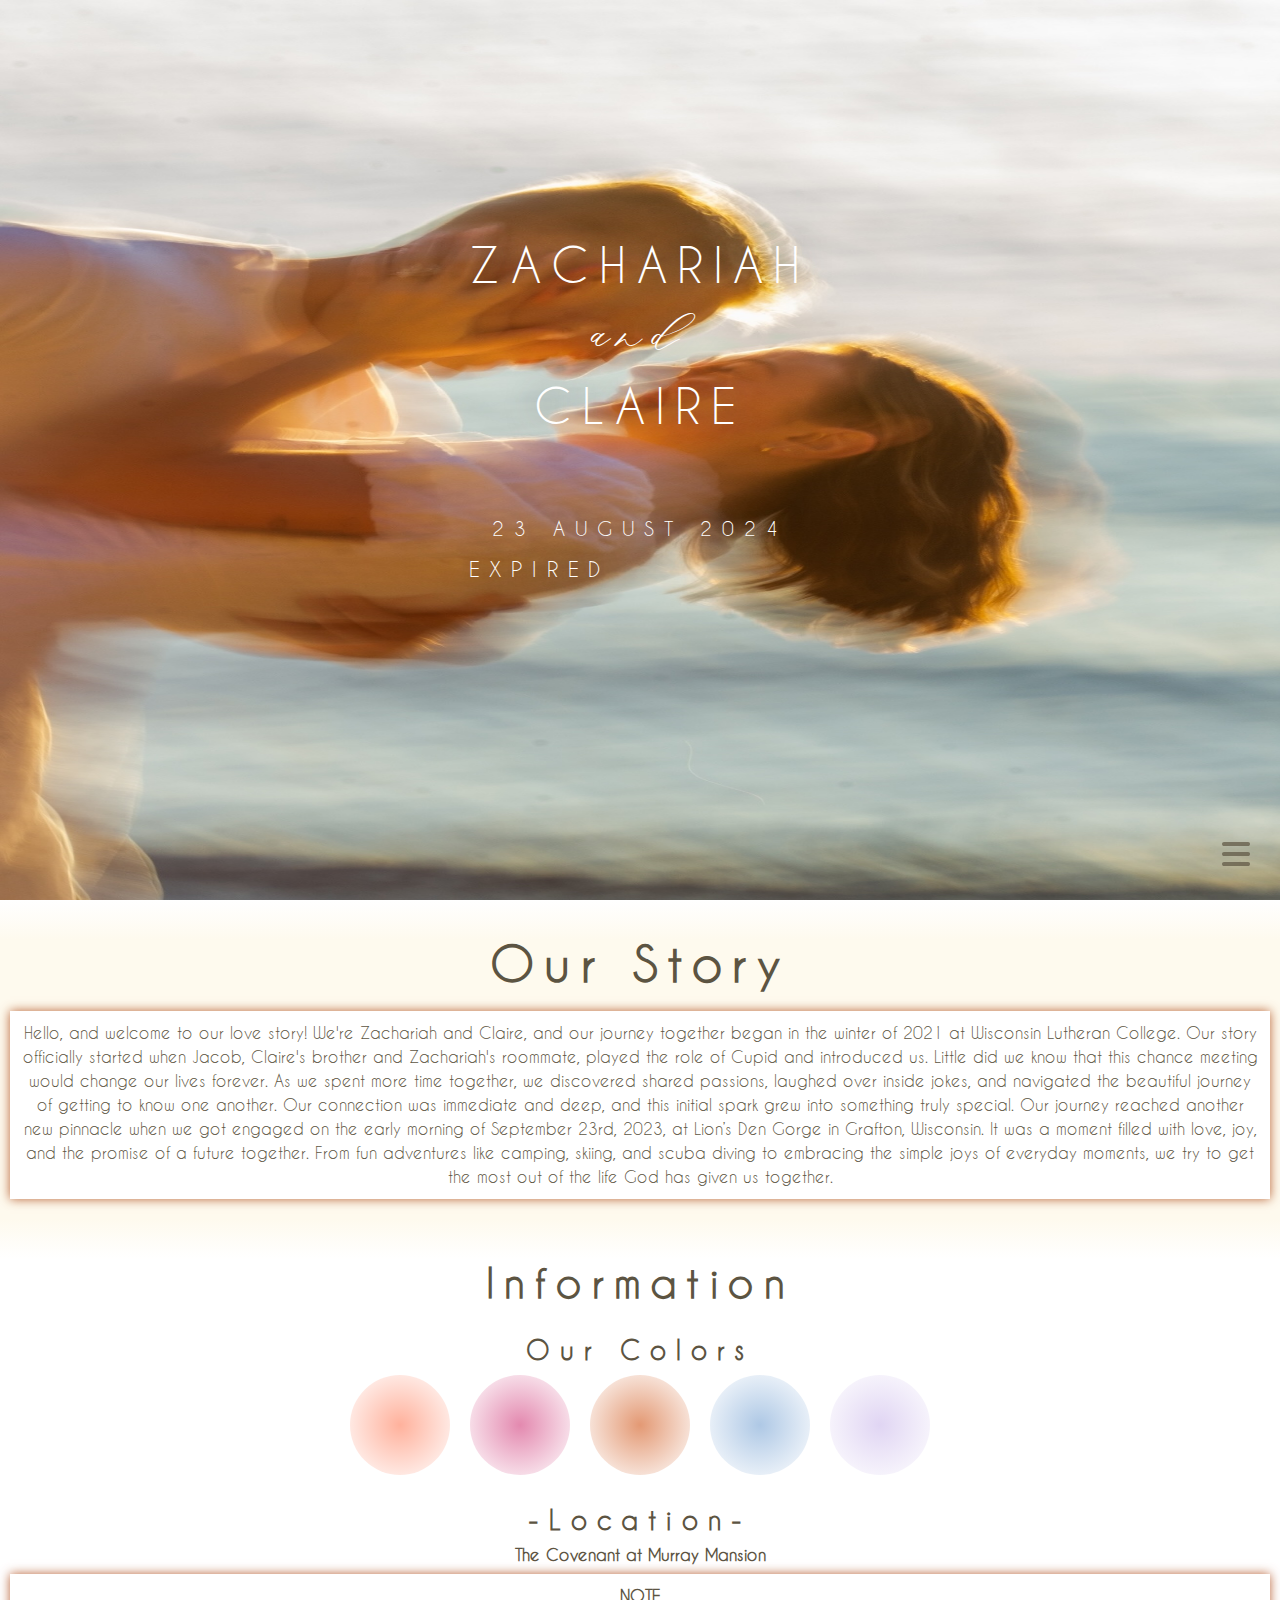
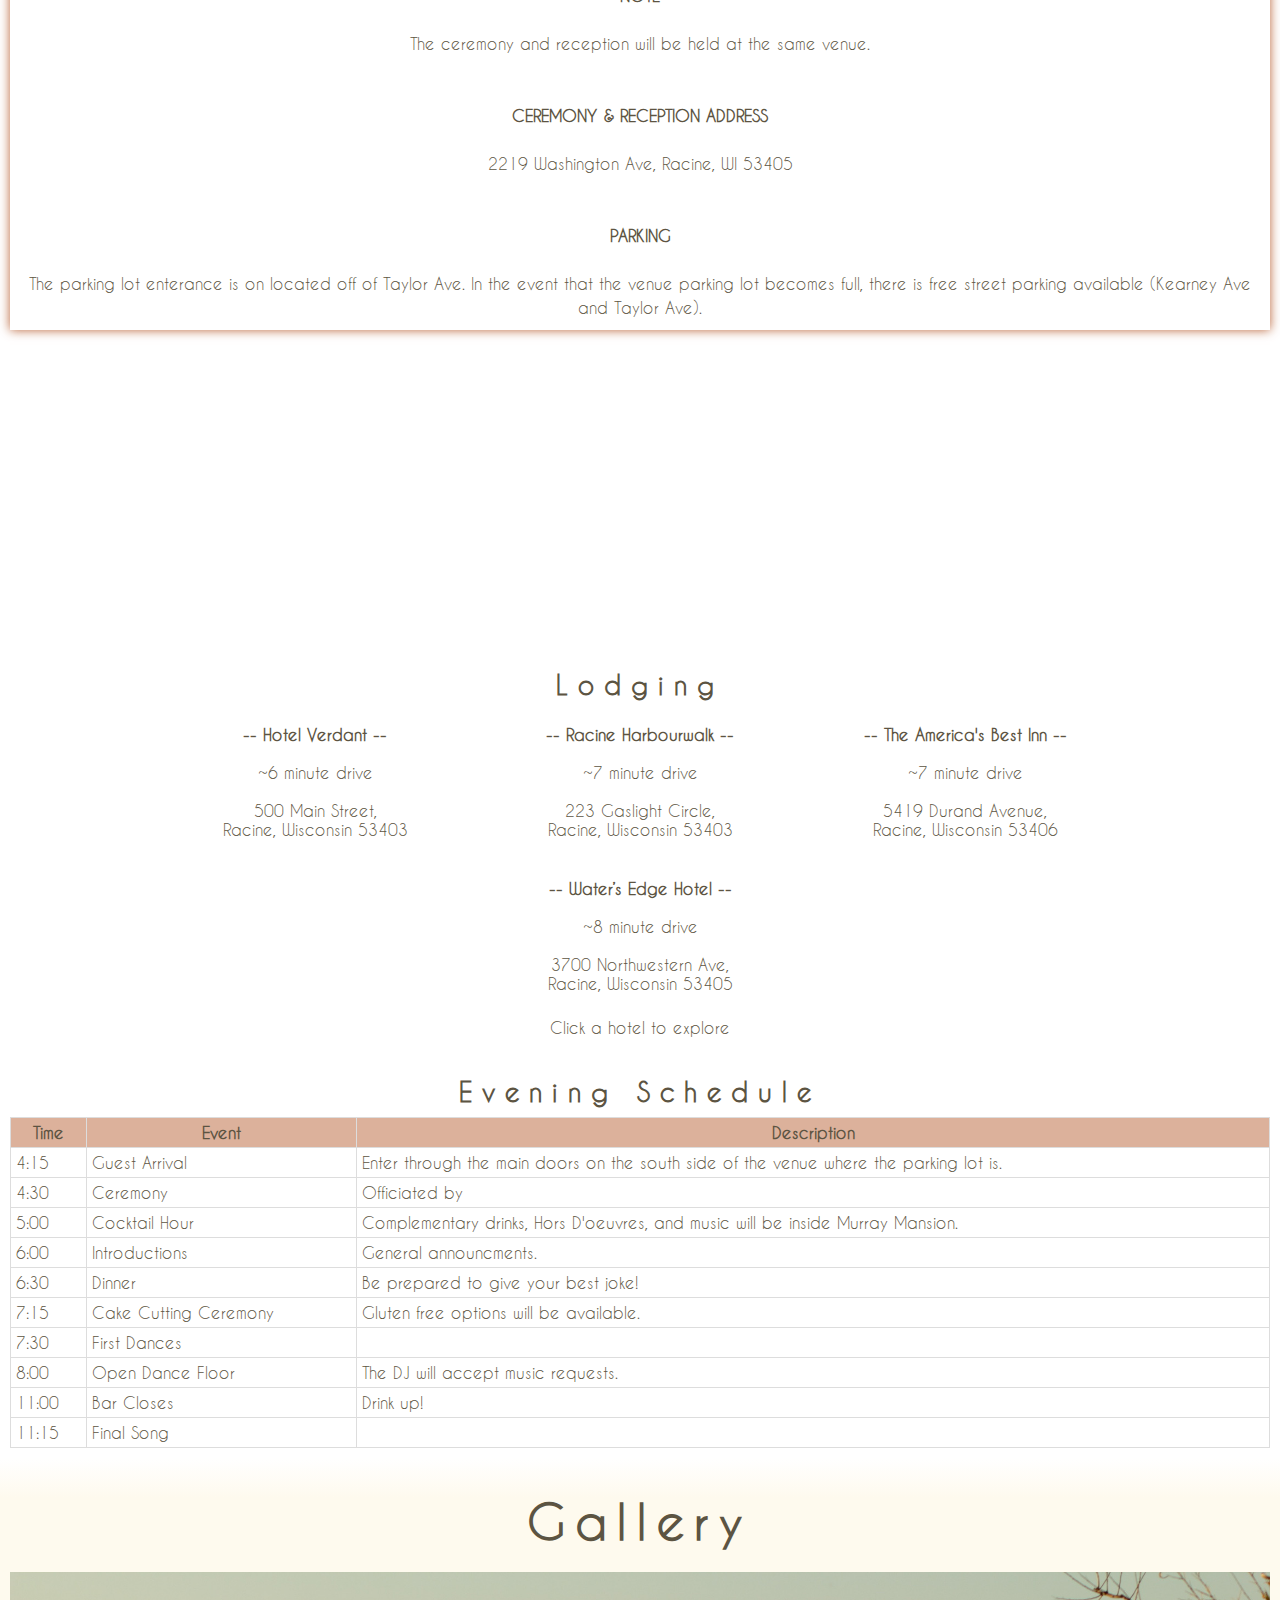
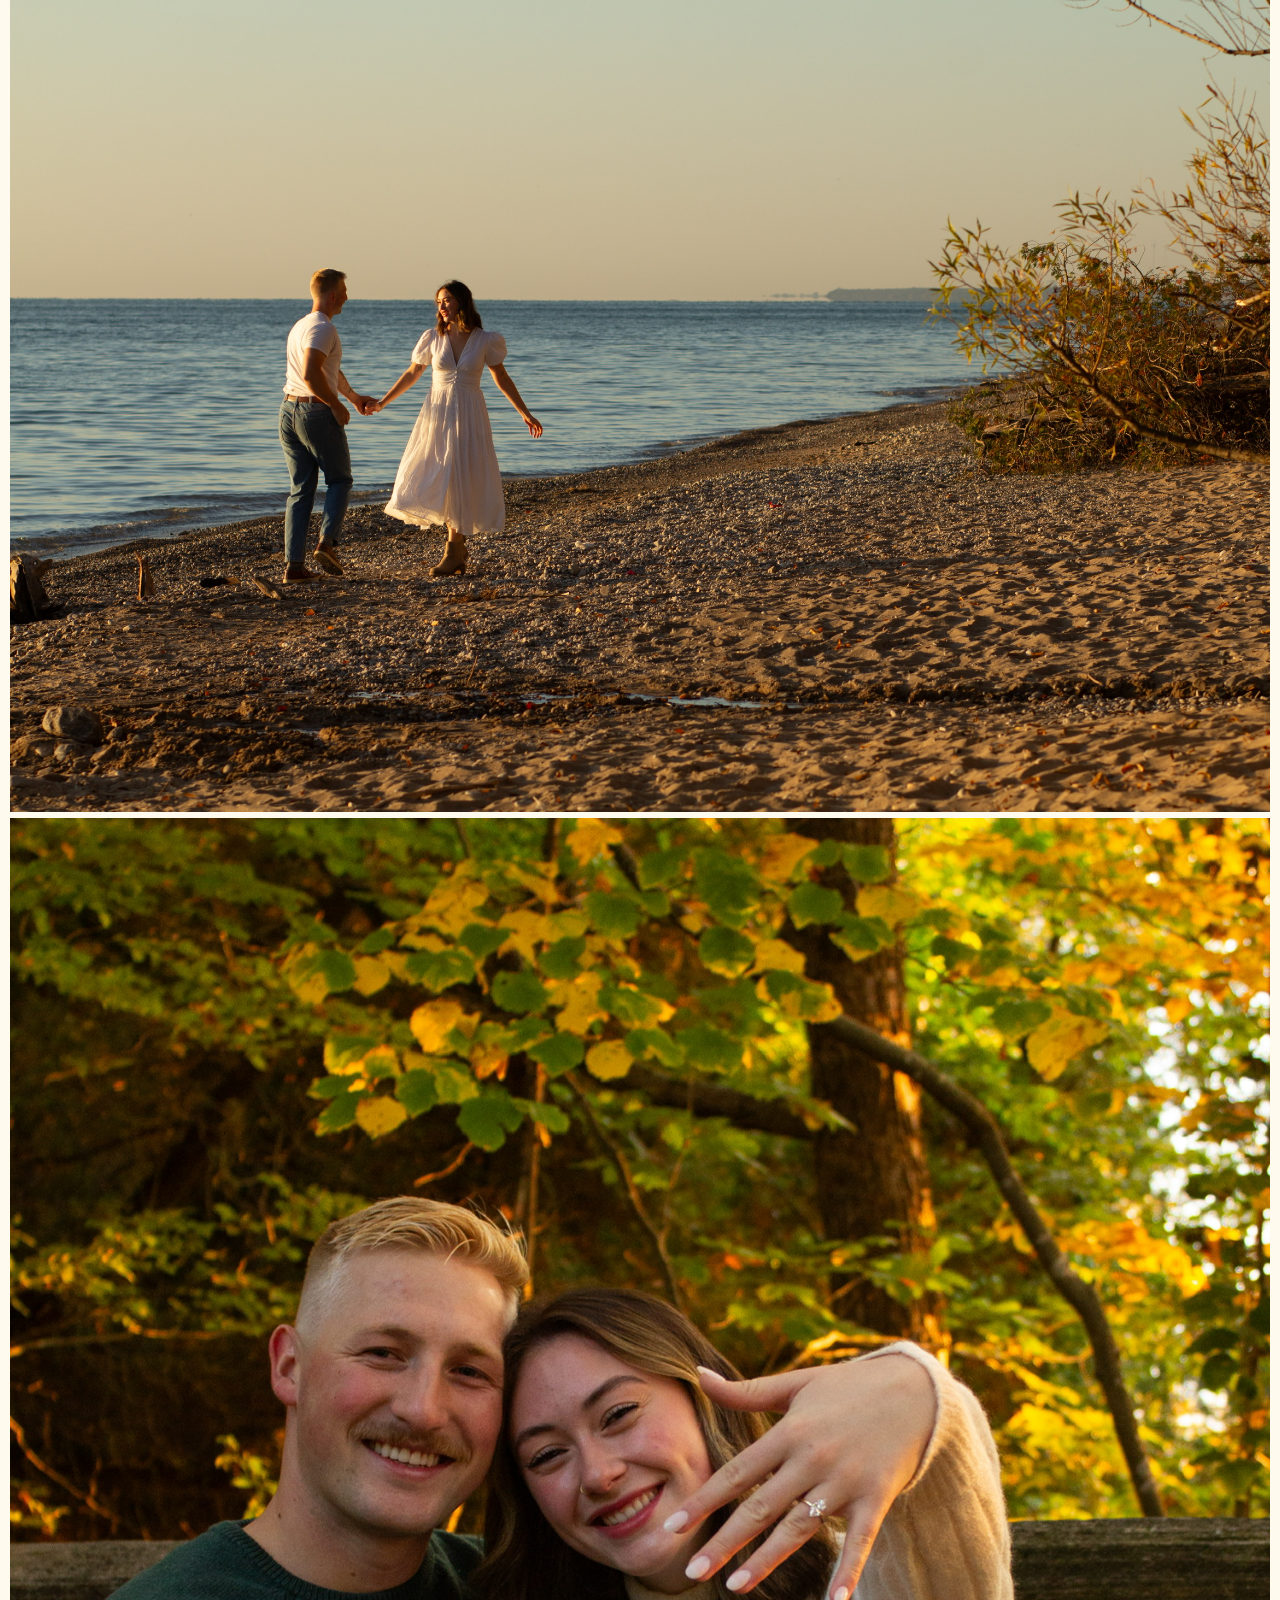
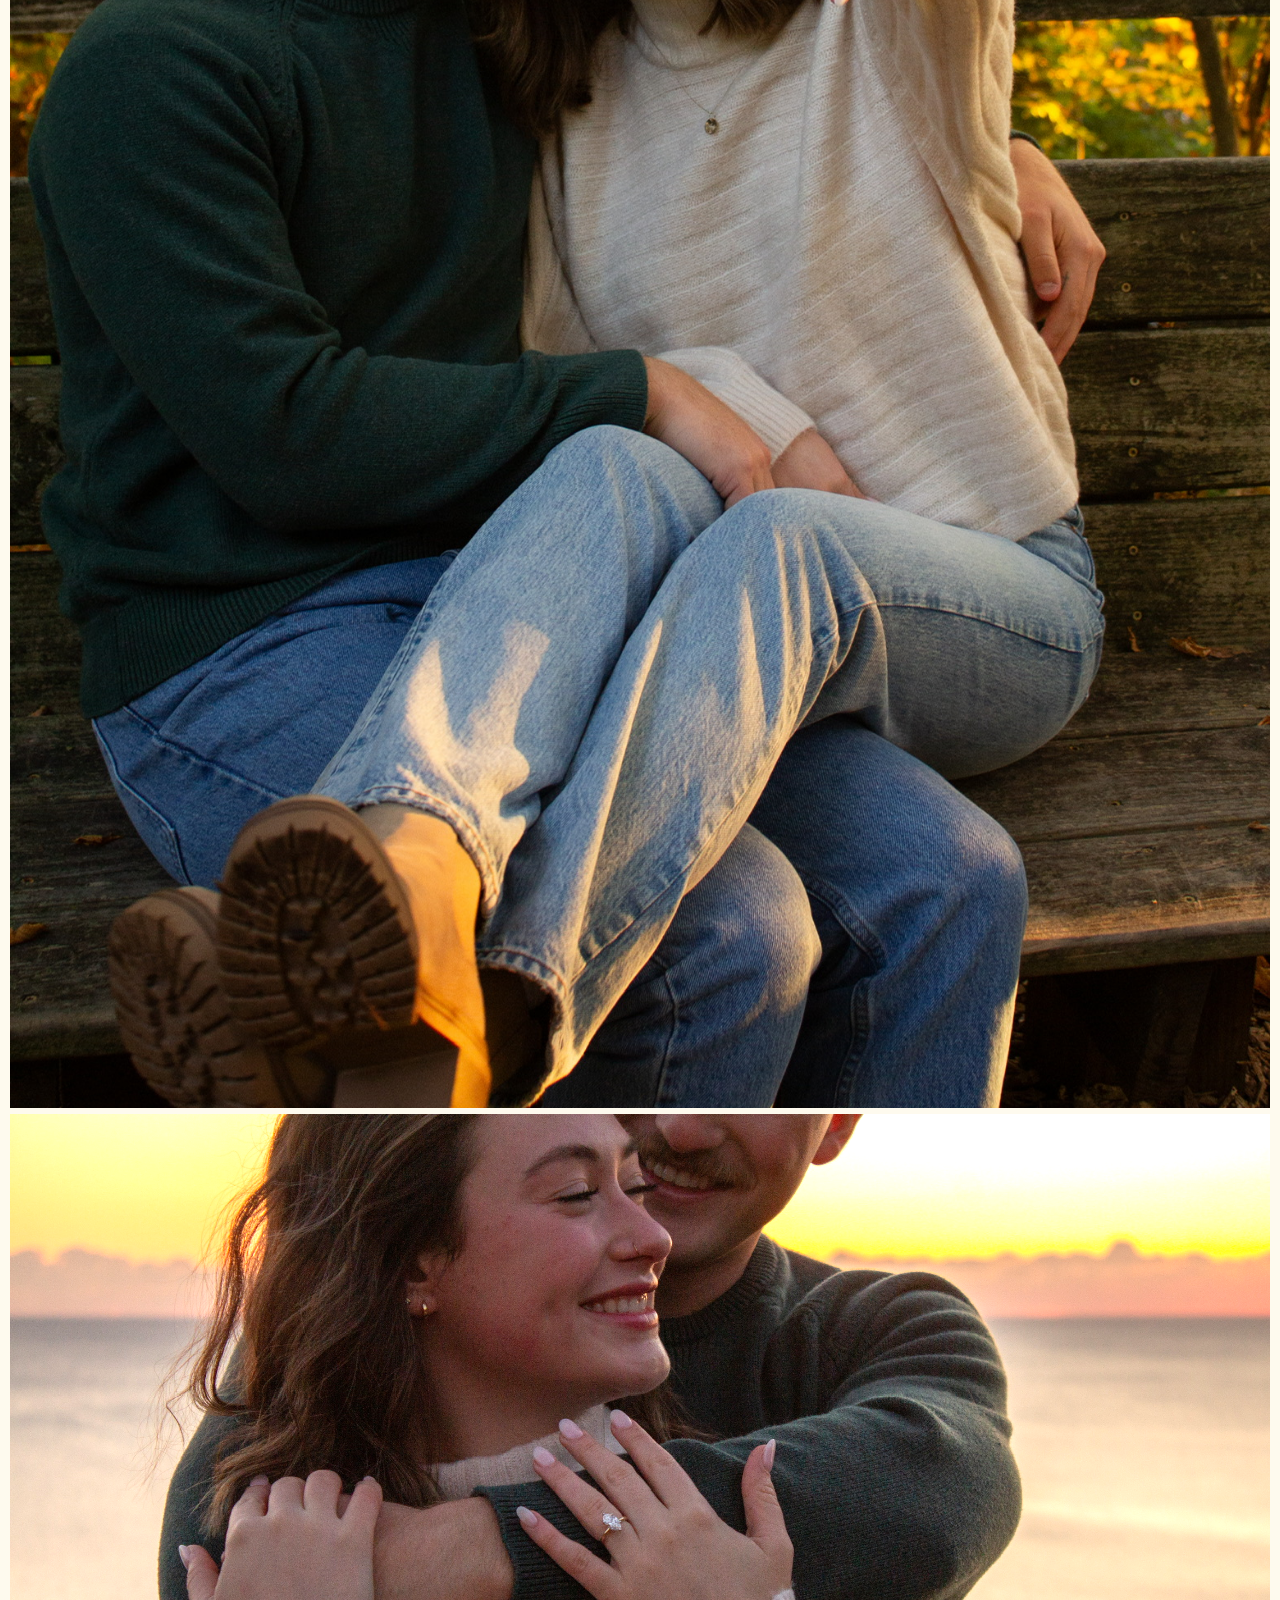
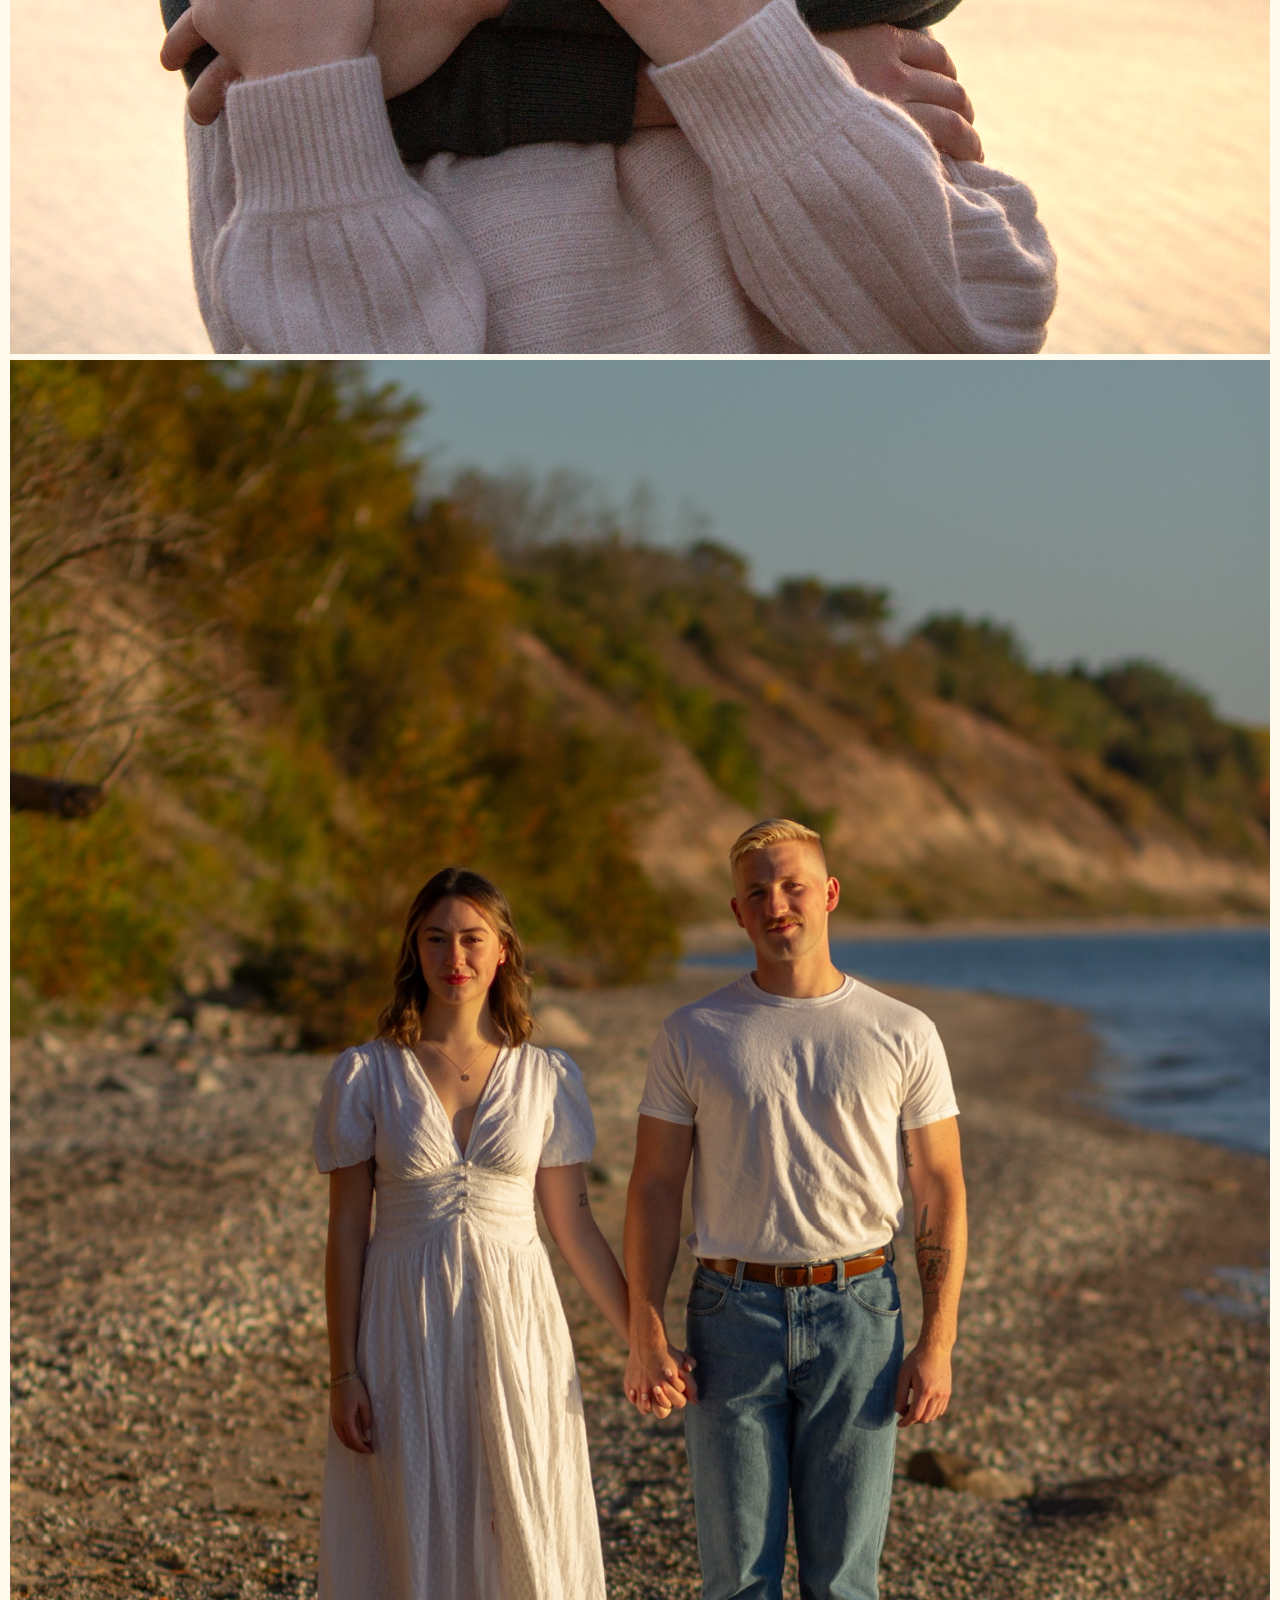
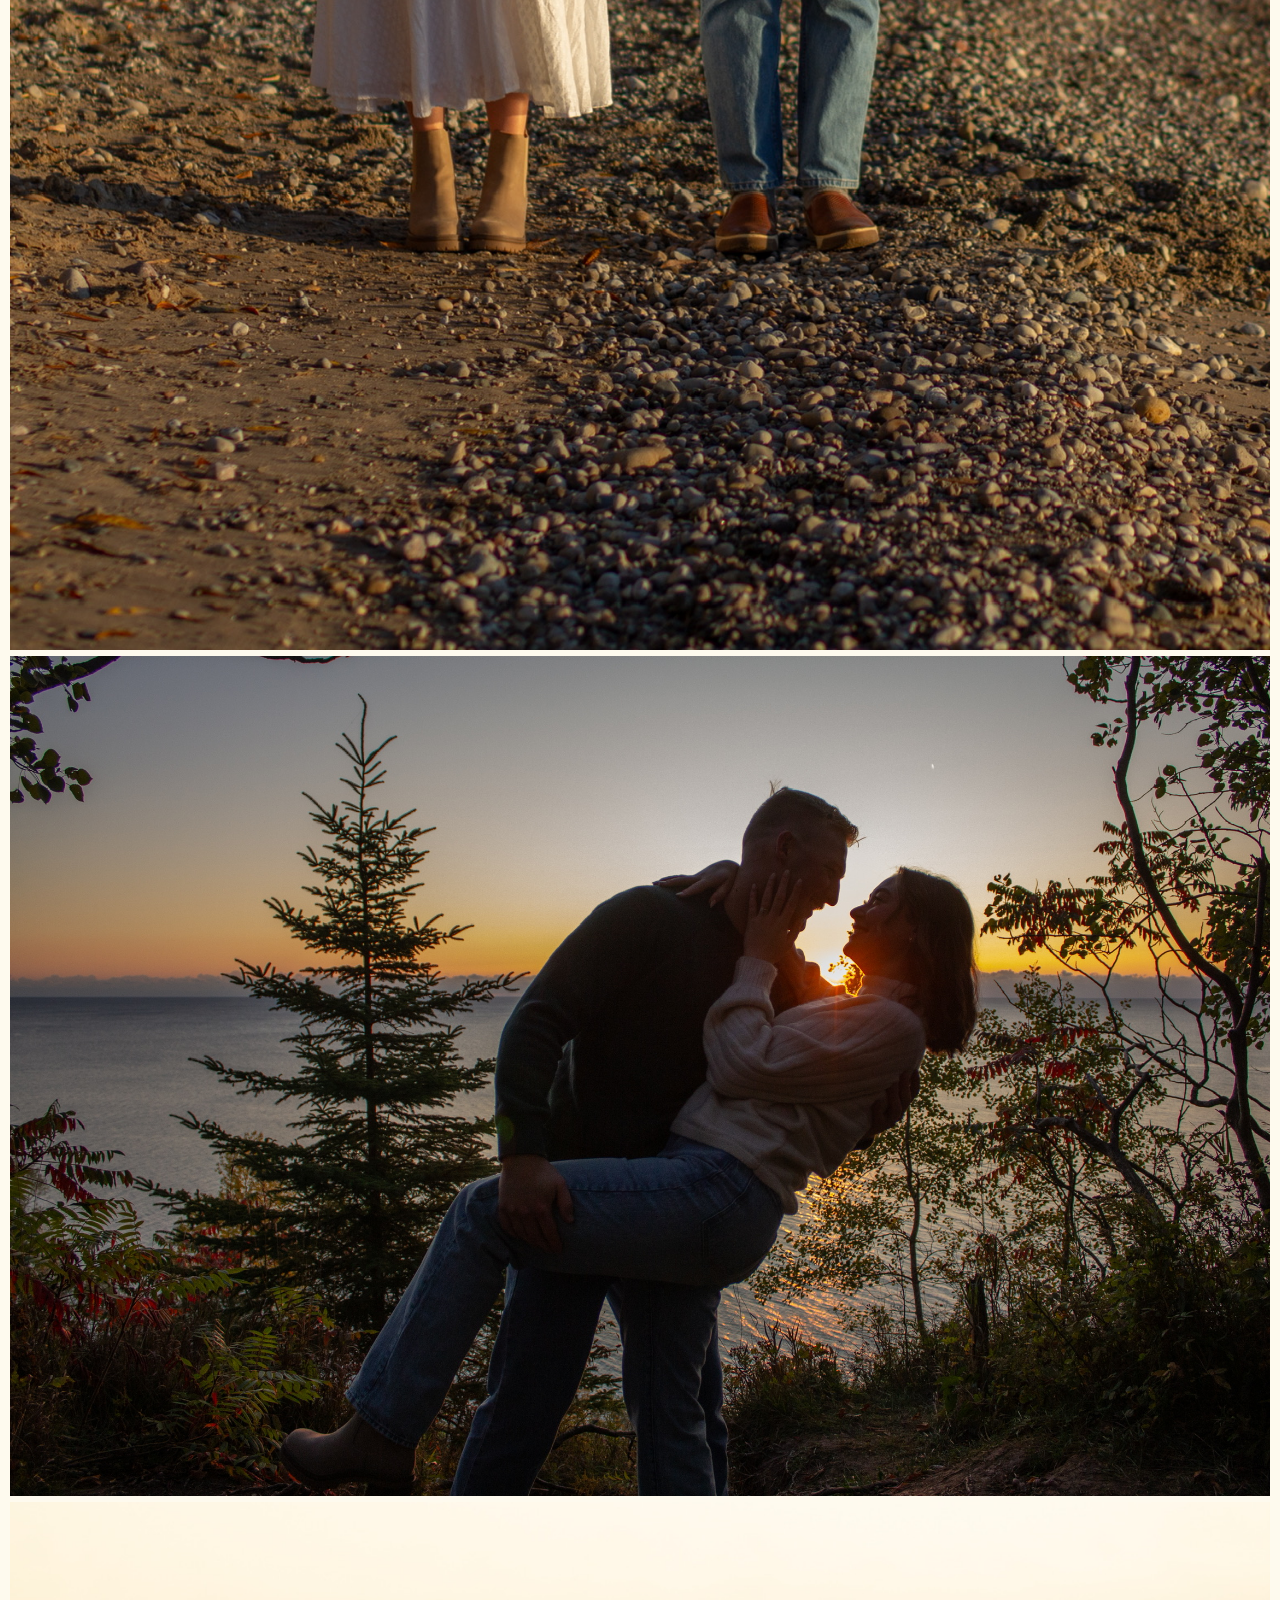
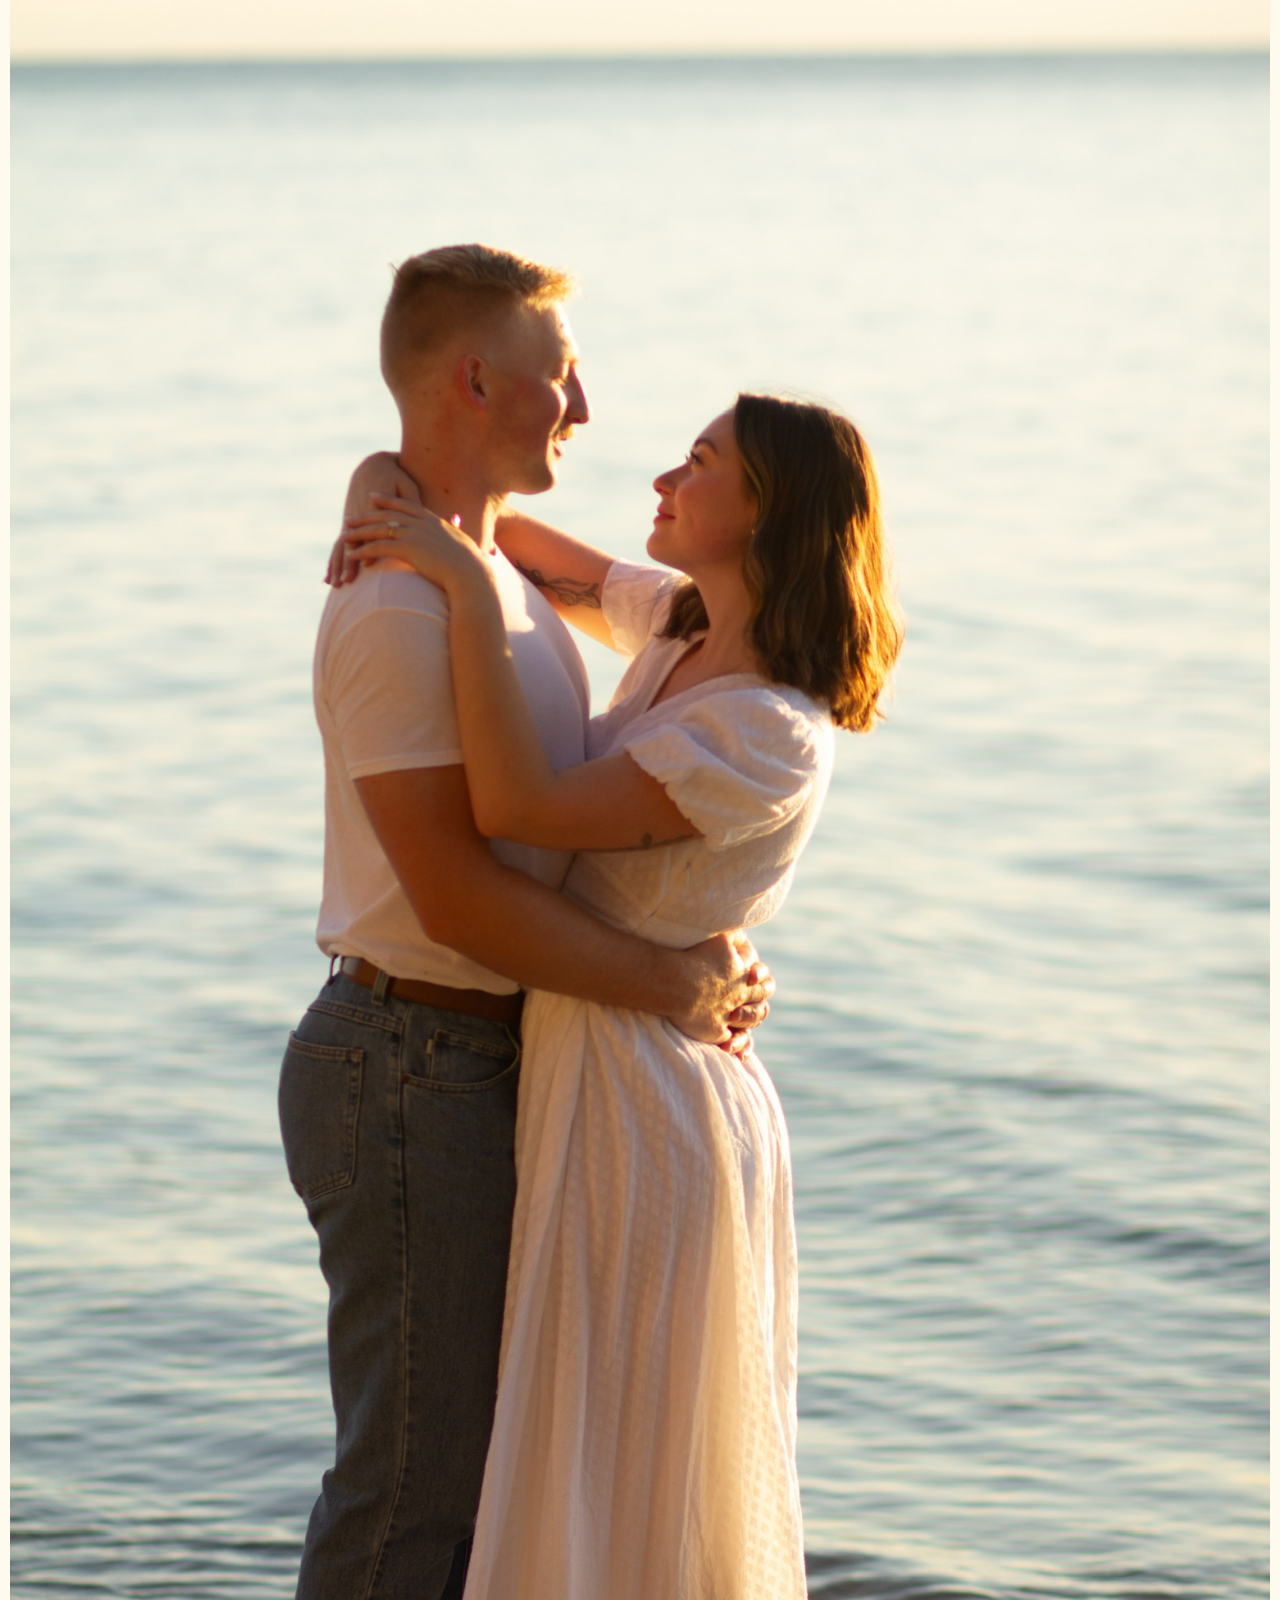
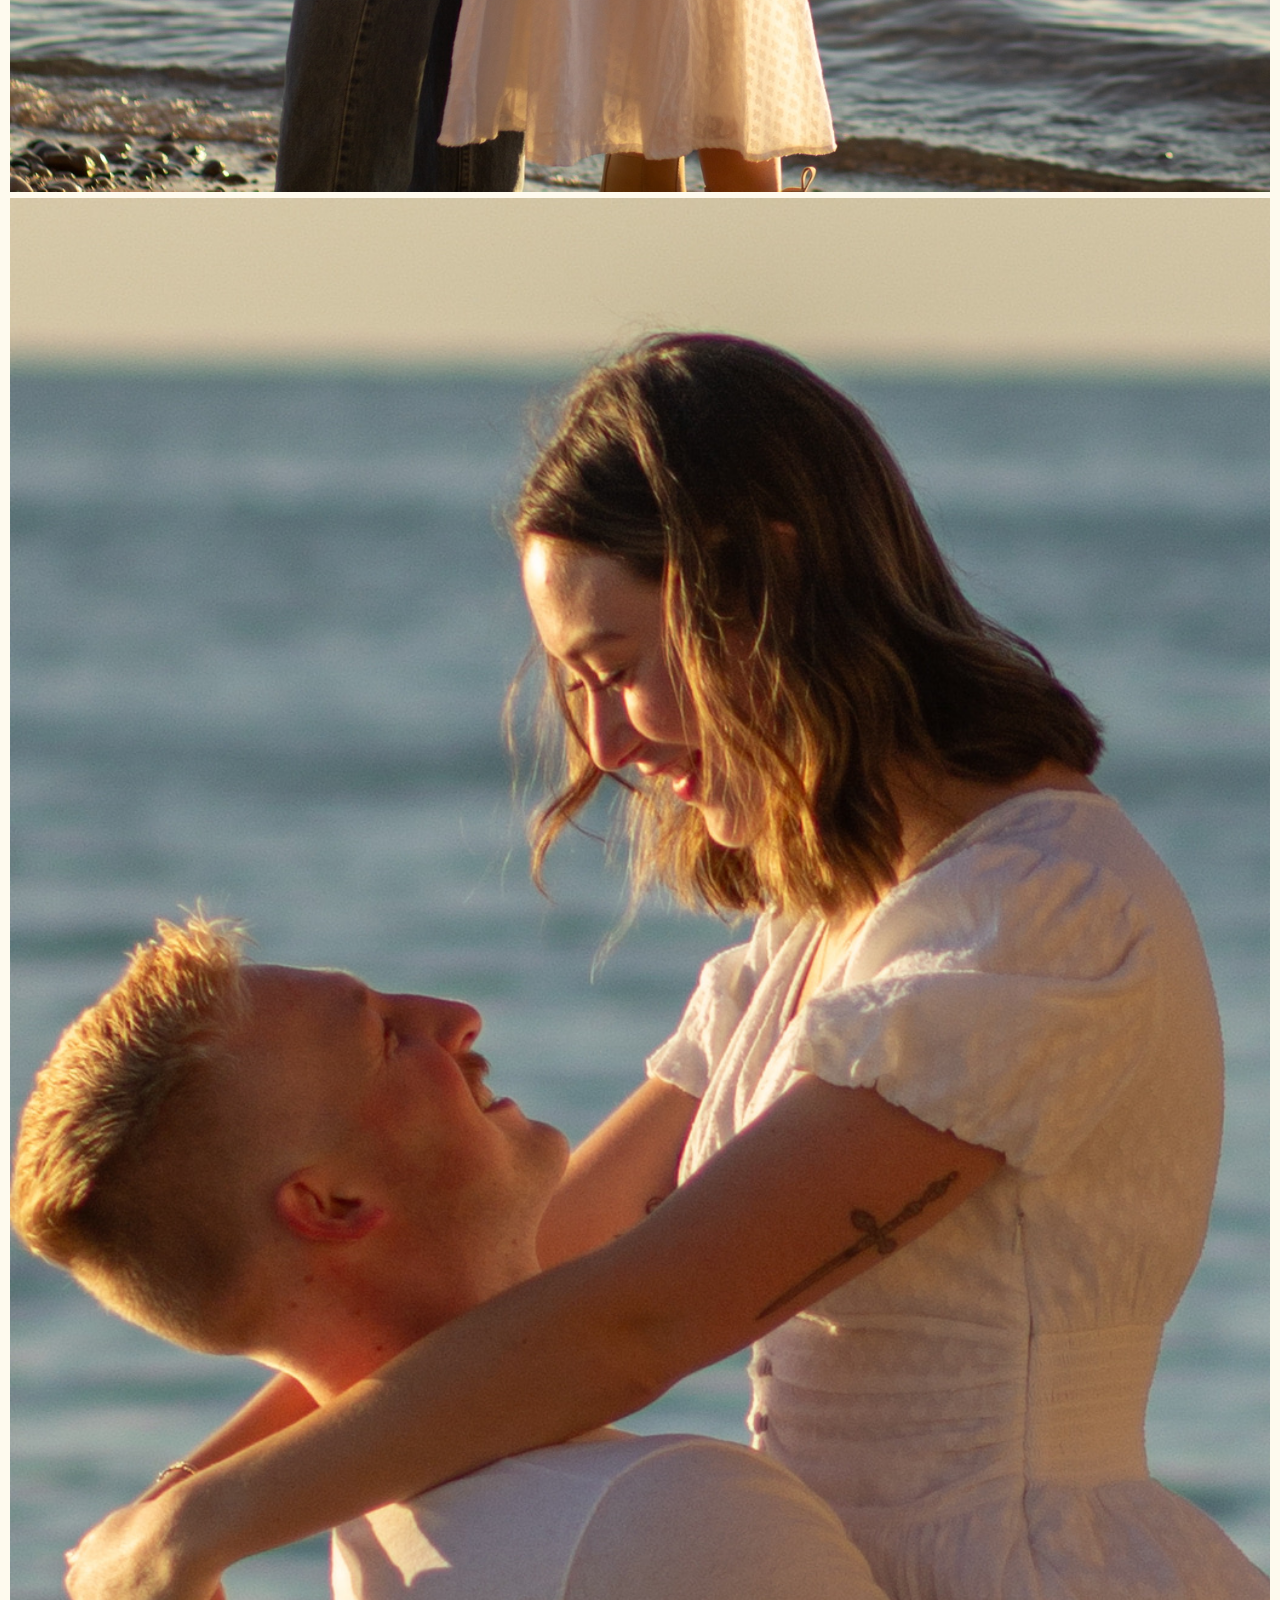
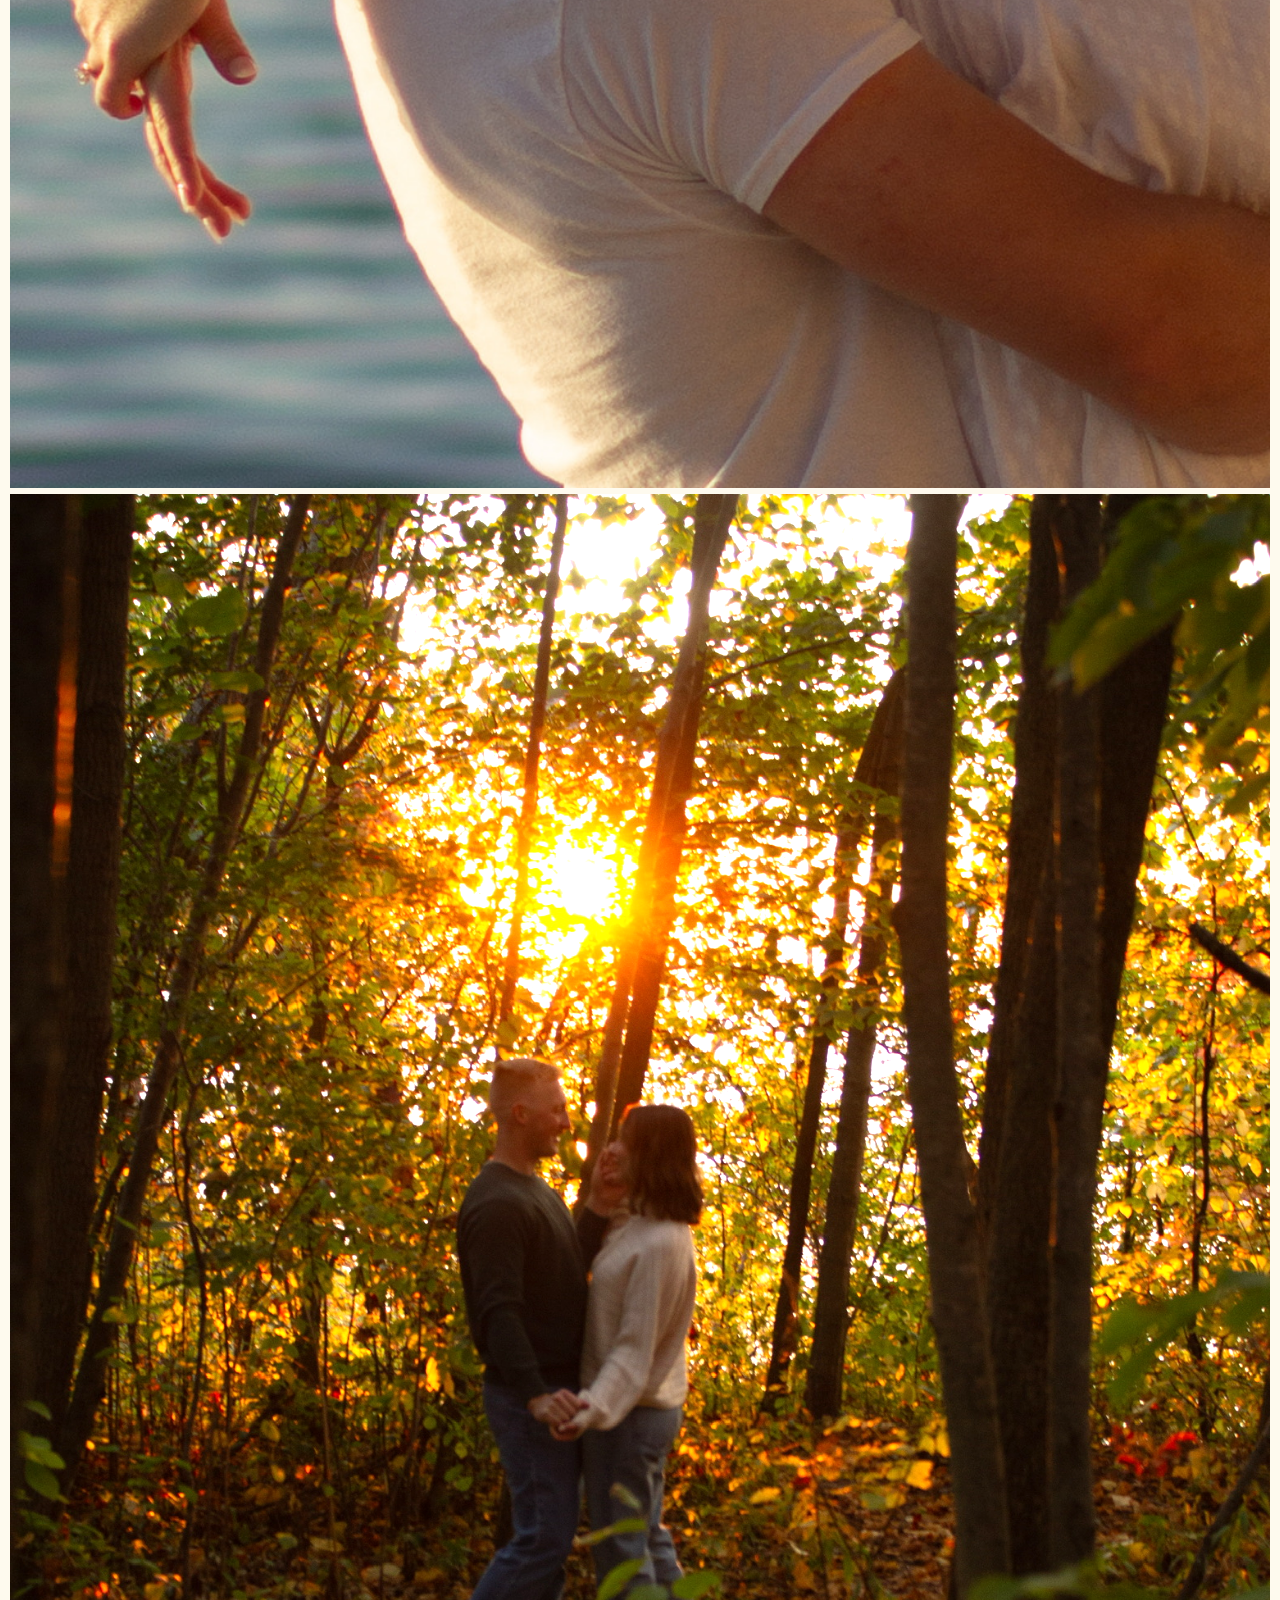
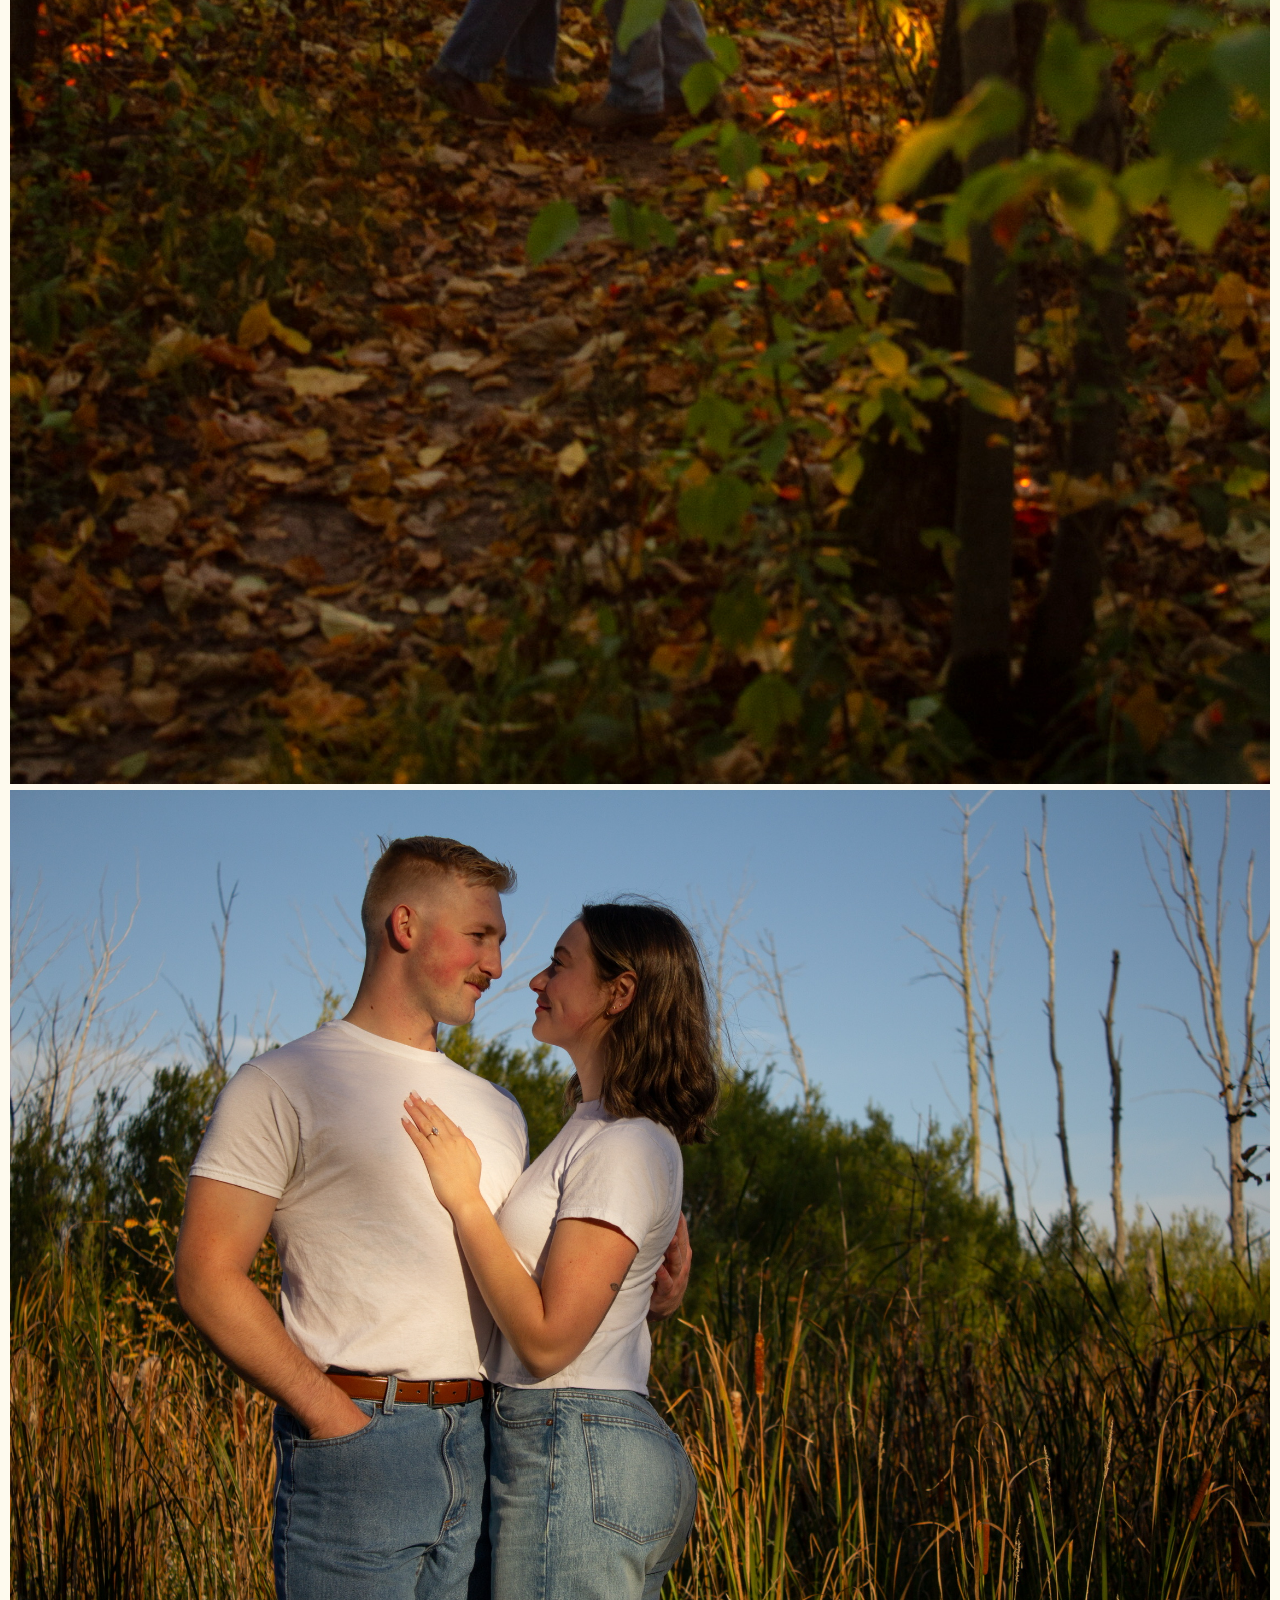
==== commit 4929dd9e: "Polishing" ====
--- a/index.html
+++ b/index.html
@@ -8,7 +8,6 @@
         
         <!-- Style upload -->
         <link rel="stylesheet" href="./Styles/other.css">
-        <link rel="stylesheet" href="./Styles/nav_bar.css">
         <link rel="stylesheet" href="./Styles/home.css">
         <link rel="stylesheet" href="./Styles/story.css">
         <link rel="stylesheet" href="./Styles/info.css">
@@ -20,18 +19,16 @@
         <link rel="stylesheet" href="https://cdnjs.cloudflare.com/ajax/libs/font-awesome/6.1.0/css/all.min.css">
 
         <!-- Script upload -->
-        <script src="./Scripts/menu_button.js"></script>
-        <script src="./Scripts/scroll.js"></script>
-        <script src="./Scripts/countdown.js"></script>
-        <script src="./Scripts/home_text_fade.js"></script>
-        <script src="./Scripts/gallery_size.js"></script>
-        <script src="./Scripts/buttons.js"></script>
+        <script async src="./Scripts/home_text.js"></script>
+        <script defer src="./Scripts/menu_button.js"></script>
+        <script defer src="./Scripts/scroll.js"></script>
+        <script defer src="./Scripts/buttons.js"></script>
+        <script defer src="./Scripts/gallery_size.js"></script>
 
     </head>
     <body style="margin: 0; padding: 0;">
-        <!-- Menu (and button for smaller screens) -->
         <button id="menu-button">
-            <i class="fas fa-bars"></i>
+            <i class="fas fa-bars"></i> <!-- Menu (and button for smaller screens) -->
         </button>
         <nav>
             <ul>
@@ -44,12 +41,14 @@
             </ul>
         </nav>
         
-        <!-- Home screen section -->
         <section id="home">
+            <img src="Images/home2.JPG" alt="Story page image" class="home-phone-img">
             <h1>
                 ZACHARIAH
                 <br>
-                <span class="and-font">and&nbsp;&nbsp;</span>CLAIRE
+                <span class="and-font">and</span>
+                <br>
+                CLAIRE
                 <br>
                 <br>
                 <span class="date">23 AUGUST 2024</span>
@@ -58,10 +57,9 @@
             </h1>
         </section>        
         
-        <!-- Our story -->
         <div class="top-blurred-bar"></div>
         <section id="story">
-            <img src="Images/story.JPG">
+            <img src="Images/story.JPG" alt="Story page image">
             <div class="story-container">
                 <h2>Our Story</h2>
                 <p>
@@ -78,9 +76,16 @@
         </section>
         <div class="bottom-blurred-bar"></div>
 
-        <!-- Information section about venue and schedule -->
         <section id="info">
             <h2>Information</h2>
+            <h3>Our Colors</h3>
+            <div class="color-container">
+                <div class="color-quadrant" style="background: radial-gradient(#ffb19c, #fff);"></div>
+                <div class="color-quadrant" style="background: radial-gradient(#e389af, #fff);"></div>
+                <div class="color-quadrant" style="background: radial-gradient(#e39974, #fff);"></div>
+                <div class="color-quadrant" style="background: radial-gradient(#aec8e5, #fff);"></div>
+                <div class="color-quadrant" style="background: radial-gradient(#e0d5f3, #fff);"></div>
+            </div>
             <div class="large-screen">
                 <h3>
                     Location | <span class="location-name">The Covenant at Murray Mansion</span>
@@ -125,67 +130,9 @@
                     ></iframe>
                 </div>
             </div>
-            <h3>Evening Schedule</h3>
-            <table>
-                <tr>
-                <th>Time</th>
-                <th>Event</th>
-                <th>Description</th>
-                </tr>
-                <tr>
-                    <td>4:15</td>
-                    <td>Guest Arrival</td>
-                    <td>Enter through the main doors on the south side of the venue where the parking lot is.</td>
-                </tr>
-                <tr>
-                <td>4:30</td>
-                <td>Ceremony</td>
-                <td>Officiated by</td>
-                </tr>
-                <tr>
-                    <td>5:00</td>
-                    <td>Cocktail Hour</td>
-                    <td>Complementary drinks, Hors D'oeuvres, and music will be inside Murray Mansion.</td>
-                </tr>
-                <tr>
-                    <td>6:00</td>
-                    <td>Introductions</td>
-                    <td>General announcments.</td>
-                </tr>
-                <tr>
-                    <td>6:30</td>
-                    <td>Dinner</td>
-                    <td>Be prepared to give your best joke!</td>
-                </tr>
-                <tr>
-                    <td>7:15</td>
-                    <td>Cake Cutting Ceremony</td>
-                    <td>Gluten free options will be available.</td>
-                </tr>
-                <tr>
-                    <td>7:30</td>
-                    <td>First Dances</td>
-                    <td></td>
-                </tr>
-                <tr>
-                    <td>8:00</td>
-                    <td>Open Dance Floor</td>
-                    <td>The DJ will accept music requests.</td>
-                </tr>
-                <tr>
-                    <td>11:00</td>
-                    <td>Bar Closes</td>
-                    <td>Drink up!</td>
-                </tr>
-                <tr>
-                    <td>11:15</td>
-                    <td>Final Song</td>
-                    <td></td>
-                </tr>
-            </table>
             <h3>Lodging</h3>
             <div class="lodging-container">
-                <div class="quadrant">
+                <div class="lodge-quadrant">
                     <button class="hotels-button" type="button" id="quad1-button">
                         <strong>
                             &nbsp;&nbsp;&nbsp;&nbsp;-- Hotel Verdant --&nbsp;&nbsp;&nbsp;&nbsp;
@@ -198,7 +145,7 @@
                         Racine, Wisconsin 53403
                     </button>
                 </div>
-                <div class="quadrant">
+                <div class="lodge-quadrant">
                     <button class="hotels-button" type="button" id="quad2-button">
                         <strong>
                             -- Racine Harbourwalk --
@@ -211,10 +158,10 @@
                         Racine, Wisconsin 53403
                     </button>
                 </div>
-                <div class="quadrant">
+                <div class="lodge-quadrant">
                     <button class="hotels-button" type="button" id="quad3-button">
                         <strong>
-                            -- The Americas Best Inn & Suite --
+                            -- The America's Best Inn --
                         </strong>
                         <br><br>
                         ~7 minute drive
@@ -224,7 +171,7 @@
                         Racine, Wisconsin 53406
                     </button>
                 </div>
-                <div class="quadrant">
+                <div class="lodge-quadrant">
                     <button class="hotels-button" type="button" id="quad4-button">
                         <strong>
                             &nbsp;-- Water’s Edge Hotel --&nbsp;
@@ -238,10 +185,67 @@
                     </button>
                 </div>
             </div>   
-            <p class="note">Click a hotel to explore</p>    
-        </section>
-
-        <!-- Display of our engagement photos -->
+            <p class="note">Click a hotel to explore</p> 
+            <h3>Evening Schedule</h3>
+            <table>
+                <tr>
+                <th>Time</th>
+                <th>Event</th>
+                <th>Description</th>
+                </tr>
+                <tr>
+                    <td>4:15</td>
+                    <td>Guest Arrival</td>
+                    <td>Enter through the main doors on the south side of the venue where the parking lot is.</td>
+                </tr>
+                <tr>
+                <td>4:30</td>
+                <td>Ceremony</td>
+                <td>Officiated by</td>
+                </tr>
+                <tr>
+                    <td>5:00</td>
+                    <td>Cocktail Hour</td>
+                    <td>Complementary drinks, Hors D'oeuvres, and music will be inside Murray Mansion.</td>
+                </tr>
+                <tr>
+                    <td>6:00</td>
+                    <td>Introductions</td>
+                    <td>General announcments.</td>
+                </tr>
+                <tr>
+                    <td>6:30</td>
+                    <td>Dinner</td>
+                    <td>Be prepared to give your best joke!</td>
+                </tr>
+                <tr>
+                    <td>7:15</td>
+                    <td>Cake Cutting Ceremony</td>
+                    <td>Gluten free options will be available.</td>
+                </tr>
+                <tr>
+                    <td>7:30</td>
+                    <td>First Dances</td>
+                    <td></td>
+                </tr>
+                <tr>
+                    <td>8:00</td>
+                    <td>Open Dance Floor</td>
+                    <td>The DJ will accept music requests.</td>
+                </tr>
+                <tr>
+                    <td>11:00</td>
+                    <td>Bar Closes</td>
+                    <td>Drink up!</td>
+                </tr>
+                <tr>
+                    <td>11:15</td>
+                    <td>Final Song</td>
+                    <td></td>
+                </tr>
+            </table>
+        </section>
+
         <div class="top-blurred-bar"></div>
         <section id="gallery">
             <h2>Gallery</h2>
@@ -289,7 +293,6 @@
         </section>
         <div class="bottom-blurred-bar"></div>
 
-        <!-- Links to our fund and amazon gift selection -->
         <section id="registry">
             <h2>Registry</h2>
             <div class="registry-container">
@@ -304,7 +307,6 @@
             </div>
         </section>
 
-        <!-- Allows an invitee to rsvp -->
         <section id="rsvp">
             <div class="form">
                 <iframe
--- a/Styles/other.css
+++ b/Styles/other.css
@@ -1,21 +1,21 @@
 .top-blurred-bar {
     position: absolute;
+    background: linear-gradient(#fff, #fefaee);
     width: 100%;
-    background: linear-gradient(#fff, #fefaee);
     height: 40px;
 }
 
 .bottom-blurred-bar {
     position: absolute;
+    background: linear-gradient(#fefaee, transparent);
     width: 100%;
-    background: linear-gradient(#fefaee, transparent);
     height: 40px;
 }
 
 footer {
     color: #5c5442;
     background-color: #fff;
-    text-align: left;
+    text-align: center;
     padding: 10px;
 }
 
@@ -32,4 +32,122 @@
     font-family: 'And';
     src: url('../Fonts/Your-Beloved.ttf') format('truetype'),
     url('../Fonts/Your-Beloved.woff') format('woff');
+}
+
+/* ---------- Navigation Bar ---------- */
+
+nav {
+    z-index: 1000;
+    position: fixed;
+    -webkit-backdrop-filter: blur(20px);
+    backdrop-filter: blur(20px);
+    top: 0;
+    left: 0;
+    right: 0;
+    padding: 0;
+    margin: 0;
+}
+
+nav ul {
+    display: flex;
+    text-align-last: center;
+    justify-content: center;
+    margin: 7px;
+}
+
+nav li {
+    display: inline;
+}
+
+nav a {
+    display: block;
+    font-family: 'Header';
+    text-decoration: none;
+    font-size: 1.2rem;
+    color: #5c5442;
+    transition: color 0.3s;
+    margin-inline: 40px;
+}
+
+nav a:hover {
+    color: #a83c06;
+}
+
+nav li:last-child a {
+    color: #fff;
+    background-color: rgba(168, 60, 6, 0.6);
+    border-radius: 8px;
+    transition: background-color 0.3s;
+    padding-inline: 30px;
+}
+
+nav li:last-child a:hover {
+    background-color: #a83c06;
+}
+
+#menu-button {
+    display: none;
+}
+
+@media (max-width: 1300px) {
+    nav {
+        z-index: 100;
+        backdrop-filter: unset;
+        -webkit-backdrop-filter: unset;
+        background: transparent;
+        width: 100%;
+        height: 100%;
+    }
+    
+    nav ul {
+        display: none;
+        flex-direction: column;
+        position: fixed;
+        background: #fff;
+        transform: translateY(-50%); /* Center the options on any small screen */
+        top: 50%;
+        left: 0;
+        right: 0;
+        padding: 0;
+        padding-block: 100%;
+        margin: 0;
+    }
+    
+    nav a {
+        width: 100%; /* Full width for dropdown links */
+        block-size: 60px;
+        font-size: 2rem;
+        text-align: center; /* Center the text */
+        line-height: 60px;
+        padding-block: 10px;
+        margin: 0;
+    }
+
+    nav li:last-child a {
+        width: 30%;
+        padding: 0;
+        margin-inline: auto;
+        margin-top: 30px;
+    }
+    
+    #menu-button {
+        z-index: 1000;
+        display: block;
+        position: fixed;
+        background-color: unset;
+        border: none;
+        cursor: pointer;
+        right: 30px;
+        bottom: 30px;
+        padding: 0;
+    }
+    
+    #menu-button i {
+        color: rgba(92, 84, 66, 0.7);
+        font-size: 2rem;
+    }
+    
+    .show-menu {
+        display: block; /* Show the dropdown when the "menu" button is clicked */
+    }
 }--- a/Styles/home.css
+++ b/Styles/home.css
@@ -12,17 +12,17 @@
 }
 
 #home h1 {
-    opacity: 0; /* Hide the elements */
-    transition: opacity 2s ease-in-out 2s;
+    font-family: 'Header';
     color: #fff;
     letter-spacing: 10px;
-    font-family: 'Header';
     font-size: 4.5rem;
     font-weight: 400;
+    text-align: center;
+    transition: opacity 5s ease-in-out 0s;
+    text-shadow: 0px 0px 30px rgba(60, 69, 75, 1);
+    opacity: 0; /* Hide the elements */
+    padding-right: 50px;
     margin: 0;
-    text-align: center;
-    padding-right: 50px;
-    text-shadow: 0px 0px 30px rgba(60, 69, 75, 1);
 }
 
 #home .and-font {
@@ -41,41 +41,52 @@
     font-size: 2rem;
     font-weight: 400;
     padding-block: 12px;
+    margin: 0;
 }
 
 #home.h1-visible h1 {
     opacity: 1; /* Show the elements */
 }
 
-/* -------------------------- Smaller devices ----------------------------*/
+.home-phone-img {
+    display: none;
+}
 
 @media (max-width: 1300px) {
     #home {
         height: 100vh;
-        background-image: url('../Images/home2.JPG');
-        background-position: center center;
-        justify-content: center;
-        transform: scale(1);
+        position: relative;
+        background-image: none;
+        align-items: unset;
         border: 0;
     }
 
+    .home-phone-img {
+        display: block;
+        width: 100%;
+        height: auto;
+    }
+
     #home h1 {
+        position: absolute;
         font-size: 3rem;
-        font-weight: 550;
+        text-align: center;
+        top: 50%;
+        left: 50%;
+        transform: translate(-50%, -60%); /* Center the text */
         padding: 0;
-        padding-bottom: 80px;
     }
 
     #home .and-font {
-        font-size: 1.3rem;
+        font-size: 2rem;
     }
 
     #home #countdown {
         font-size: 1.3rem;
+        width: max-content;
     }
 
     #home .date {
         font-size: 1.2rem;
-        font-weight: 500;
     }
 }
--- a/Styles/story.css
+++ b/Styles/story.css
@@ -1,9 +1,9 @@
 #story {
+    display: flex;
     background-color: #fefaee;
-    display: flex;
+    justify-content: space-evenly;
     padding: 40px;
     padding-bottom: 0;
-    justify-content: space-evenly;
 }
 
 #story img {
@@ -14,36 +14,34 @@
 }
 
 #story .story-container {
-    width: 60%;
     display: flex;
     flex-direction: column;
     justify-content: center;
+    width: 60%;
 }
 
 #story h2 {
+    font-family: 'Header';
     color: #5c5442;
     font-size: 4rem;
-    font-family: 'Header';
     letter-spacing: 10px;
+    text-align: center;
+    padding: 0;
     margin: 0;
     margin-bottom: 20px;
-    padding: 0;
-    text-align: center;
 }
 
 #story .story-container p {
+    font-family: 'Header';
+    color: #5c5442;
     font-size: 1.3rem;
     line-height: 25pt;
-    font-family: 'header';
     text-align: center;
-    color: #5c5442;
-    margin: 0px;
-    padding: 20px;
     box-shadow: 0 0 10px rgba(168, 60, 6, 0.8);
     background-color: #fff;
+    padding: 20px;
+    margin: 0;
 }
-
-/* -------------------------- Smaller devices ----------------------------*/
 
 @media (max-width: 1300px) {
     #story {
@@ -58,6 +56,7 @@
 
     #story .story-container {
         width: 100%;
+        padding-bottom: 10px;
     }
 
     #story h2 {
--- a/Styles/info.css
+++ b/Styles/info.css
@@ -37,6 +37,22 @@
 
 #info .small-screen {
     display: none;
+}
+
+/* -------------------------- Dress Code -------------------------- */
+
+#info .color-container {
+    display: flex;
+    flex-wrap: wrap;
+    justify-content: center;
+    margin-bottom: 40px;
+}
+
+#info .color-quadrant {
+    width: 100px;
+    height: 100px;
+    border-radius: 50%;
+    margin-inline: 20px;
 }
 
 /* -------------------------- Location Info -------------------------- */
@@ -117,16 +133,16 @@
     margin: 20px;
 }
 
-#info .quadrant {
+#info .lodge-quadrant {
     display: flex;
     flex-direction: column;
     align-items: center; /* Center text horizontally */
     text-align: center;
     font-family: 'header';
-    font-size: 1.3rem;
     color: #5c5442;
     width: 325px;
-    padding: 20px;
+    padding-inline: 20px;
+    padding-block: 5px;
     margin: 0;
 }
 
@@ -140,7 +156,7 @@
     padding: 10px 20px;
     margin: 5px;
     cursor: pointer;
-    font-size: 1rem;
+    font-size: 1.3rem;
     transition: background-color 0.3s;
 }
 
@@ -156,10 +172,6 @@
     margin: 0;
     margin-bottom: 20px;
 }
-
-/* -------------------------- Wedding party -------------------------- */
-
-
 
 /* -------------------------- Smaller devices -------------------------- */
 
@@ -175,7 +187,6 @@
     }
 
     #info h3 {
-        display: block;
         text-align: center;
         font-size: 1.6rem;
         padding-top: 30px;
@@ -196,6 +207,17 @@
         display: block;
     }
 
+    /* -------------------------- Dress Code -------------------------- */
+
+    #info .color-container {
+        margin: 0;
+    }
+
+    #info .color-quadrant {
+        margin-inline: 10px;
+        margin-top: 10px;
+    }
+
     /* -------------------------- Location Info -------------------------- */
 
     #info .location-container {
@@ -236,18 +258,18 @@
         margin: 0;
     }
 
-    #info .quadrant {
+    #info .lodge-quadrant {
         font-size: 1rem;
         padding: 0;
-        padding-top: 40px;
+        padding-top: 10px;
+    }
+
+    #info .hotels-button {
+        font-size: 1rem;
     }
 
     #info .note {
         margin: 0;
-        margin-top: 20px;
-    }
-
-    /* -------------------------- Wedding party -------------------------- */
-
-    
+        margin-block: 10px;
+    }
 }--- a/Styles/gallery.css
+++ b/Styles/gallery.css
@@ -38,13 +38,15 @@
     color: #5c5442;
     text-align: center;
     margin: 0;
+    margin-bottom: 10px;
+
 }
 
 #gallery .gallery-button-container {
     display: flex;
     justify-content: center;
     margin: 20px;
-    margin-bottom: 5px;
+    margin-bottom: 10px;
 }
 
 #gallery .gallery-button {
--- a/Styles/registry.css
+++ b/Styles/registry.css
@@ -13,7 +13,6 @@
     font-family: 'Header';
     letter-spacing: 10px;
     margin: 0;
-    padding: 0;
     text-align: center;
 }
 
--- a/Styles/rsvp.css
+++ b/Styles/rsvp.css
@@ -2,7 +2,6 @@
     display: flex;
     flex-direction: column;
     align-items: center;
-    padding-inline: 100px;
     padding-top: 20px;
 }
 
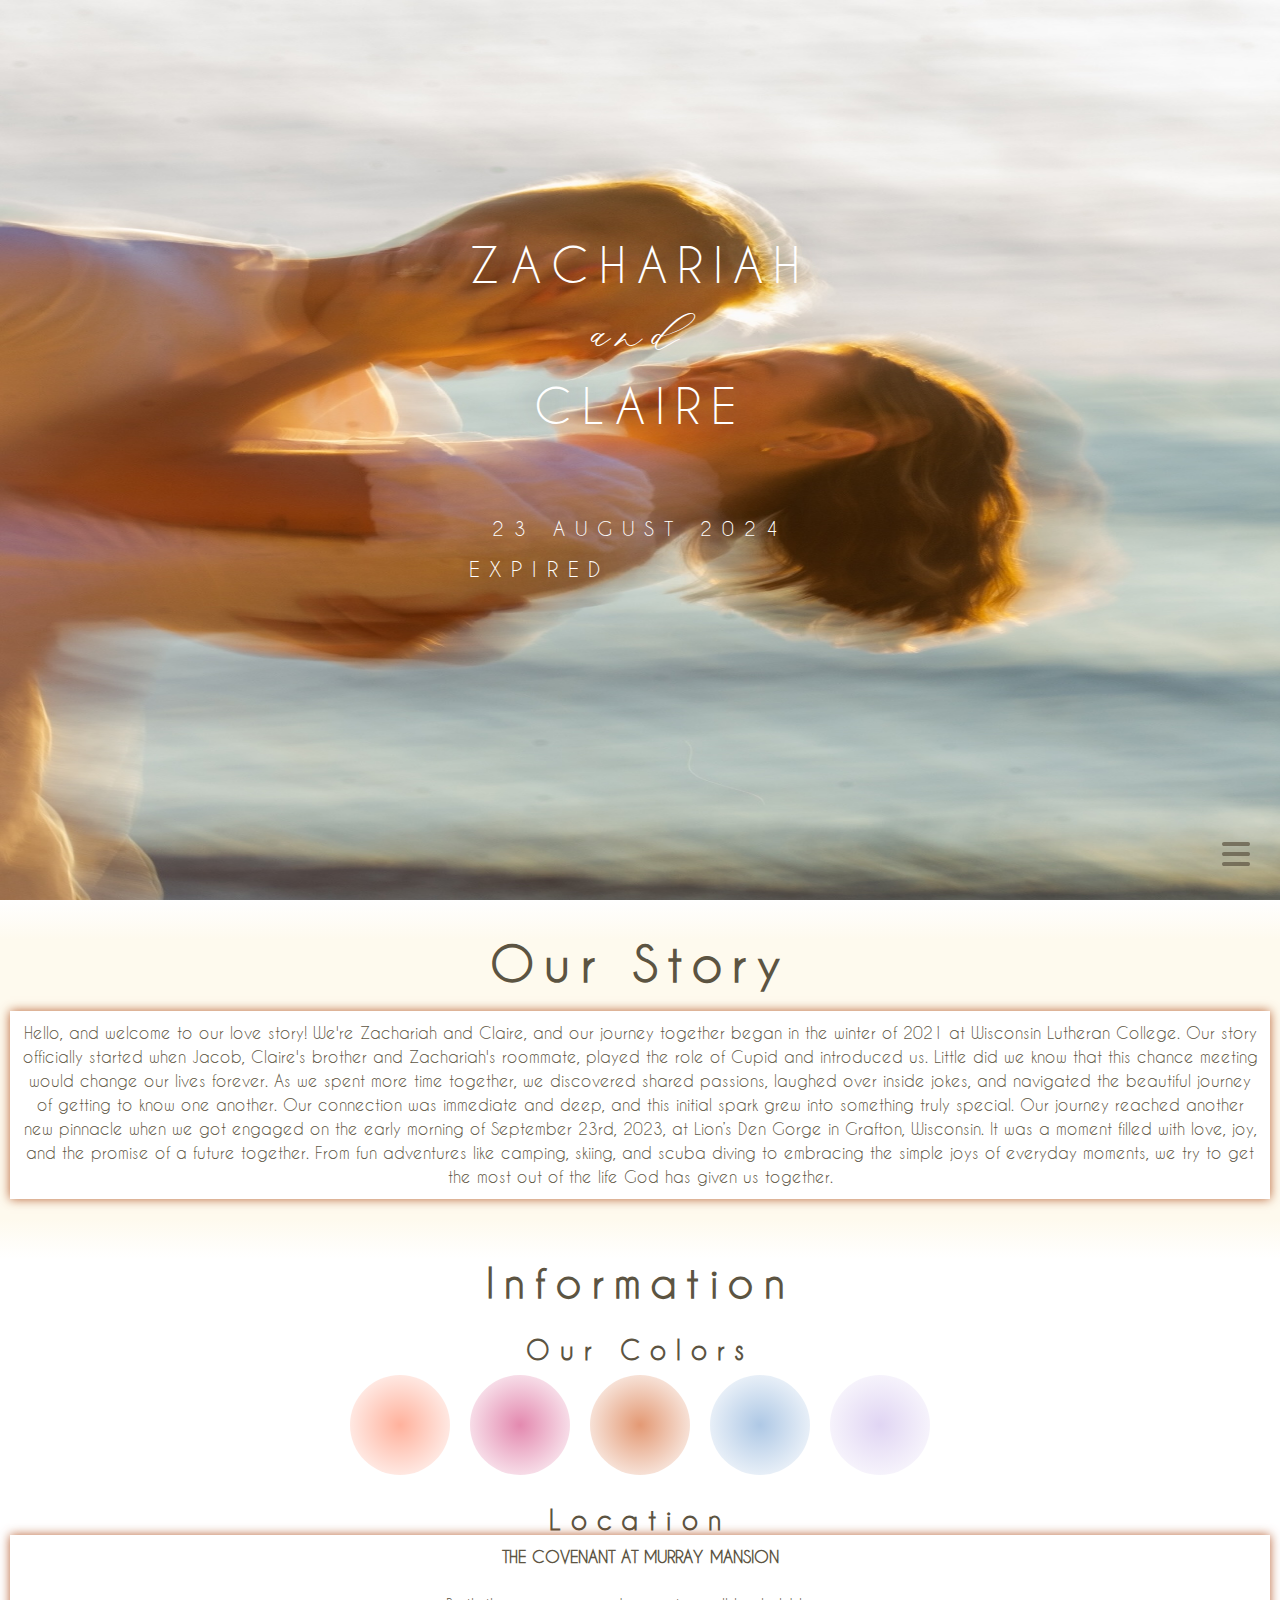
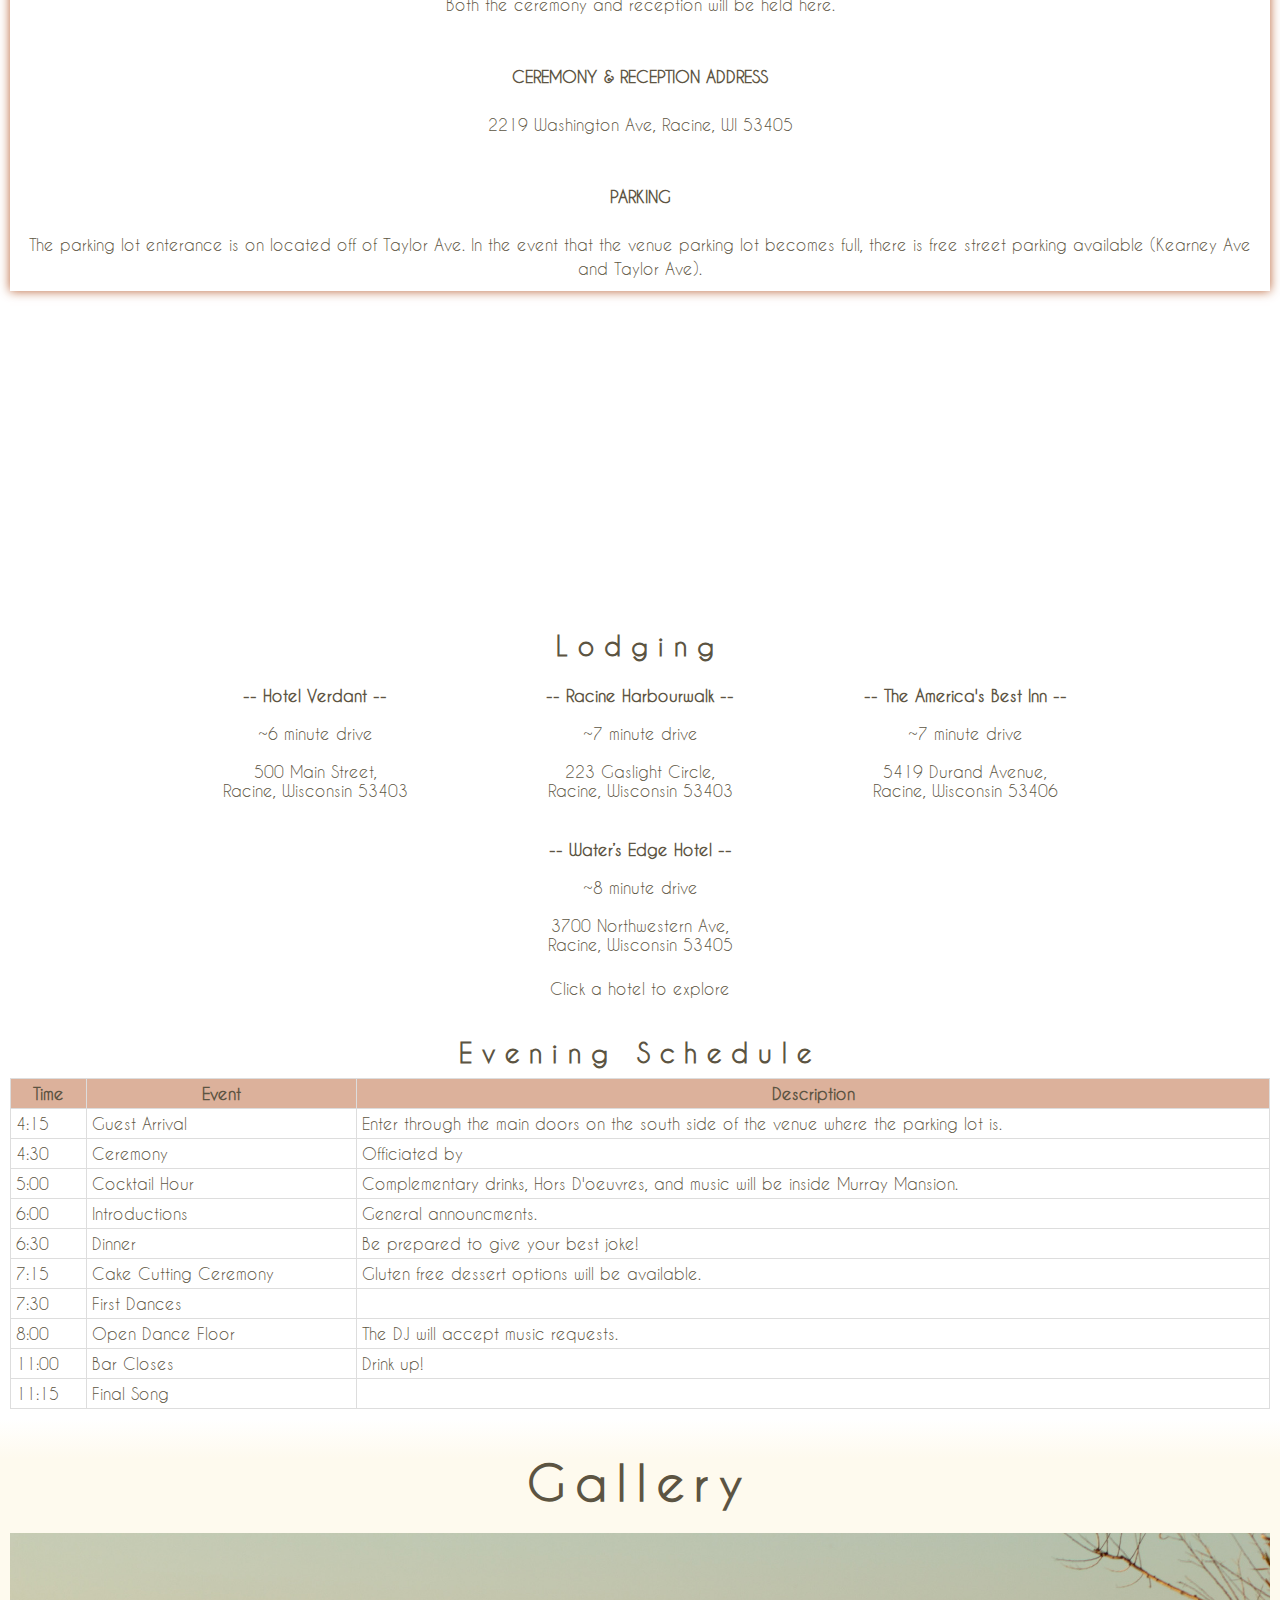
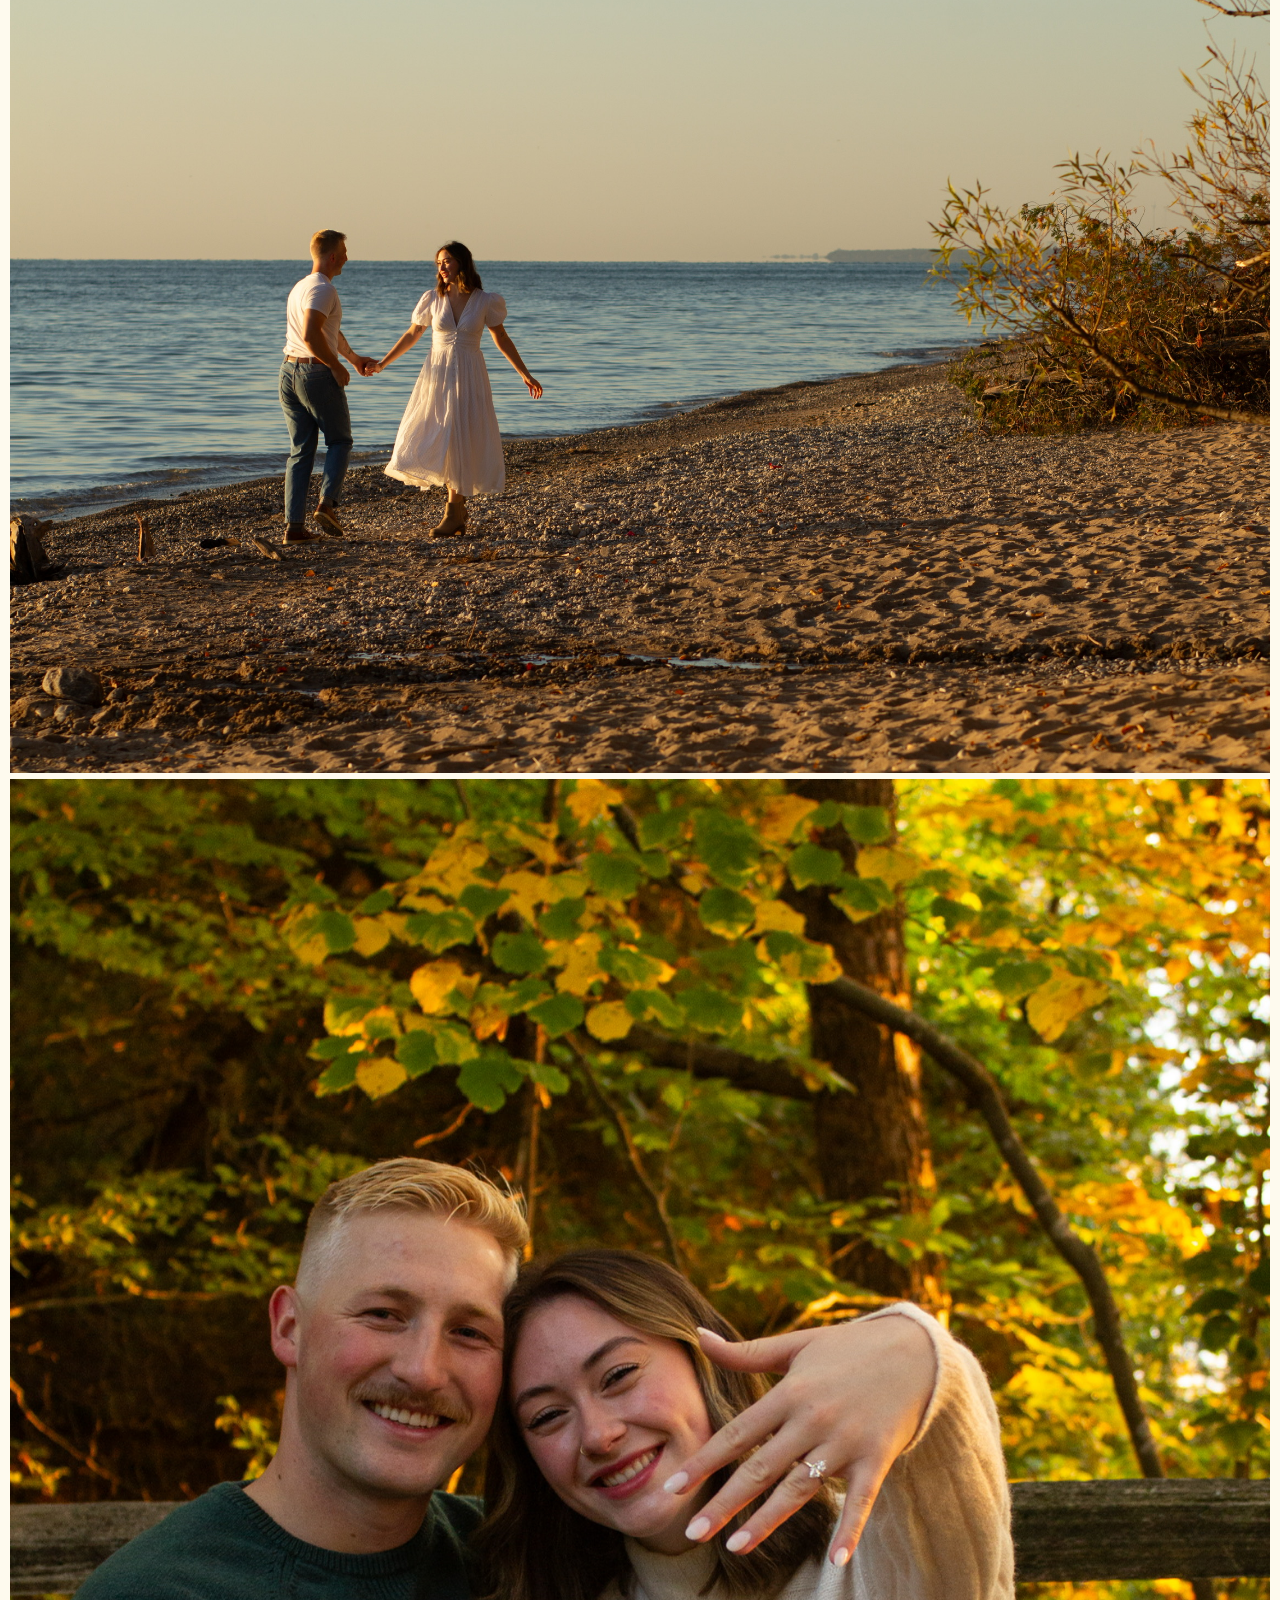
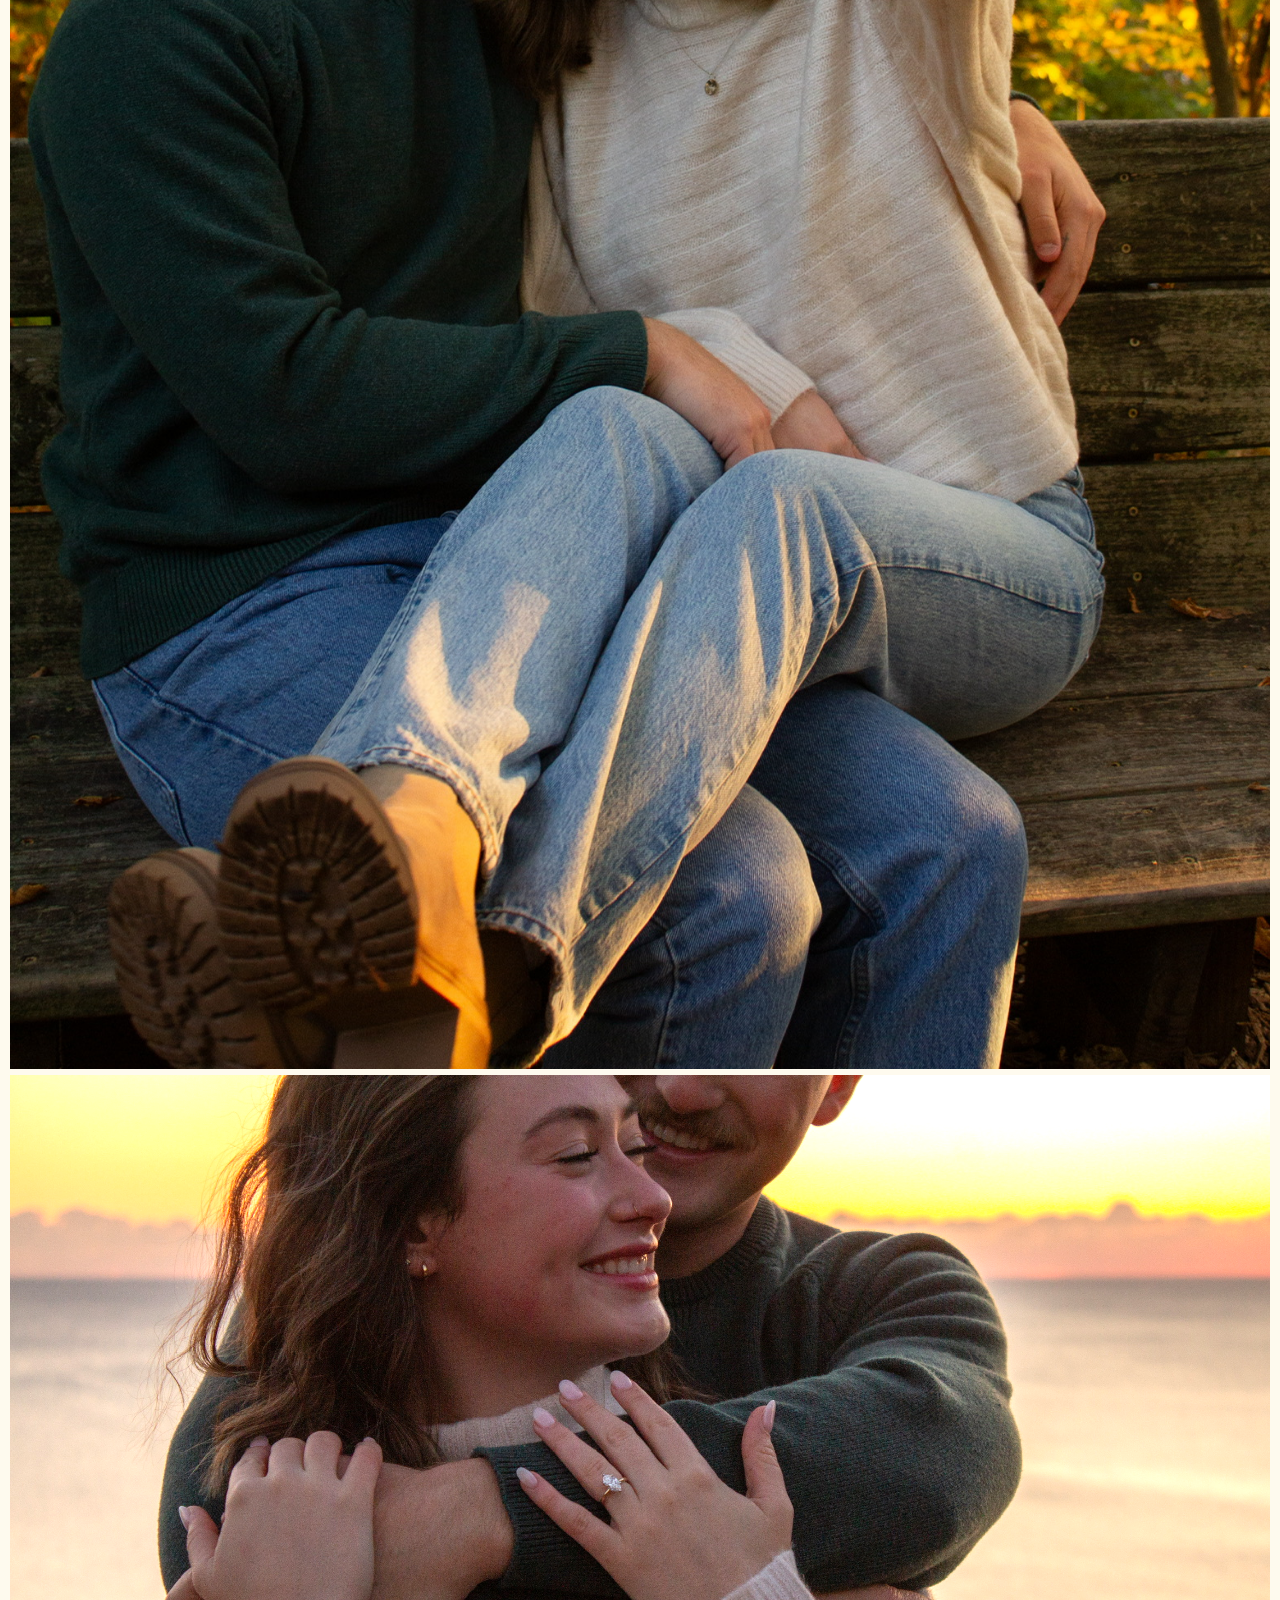
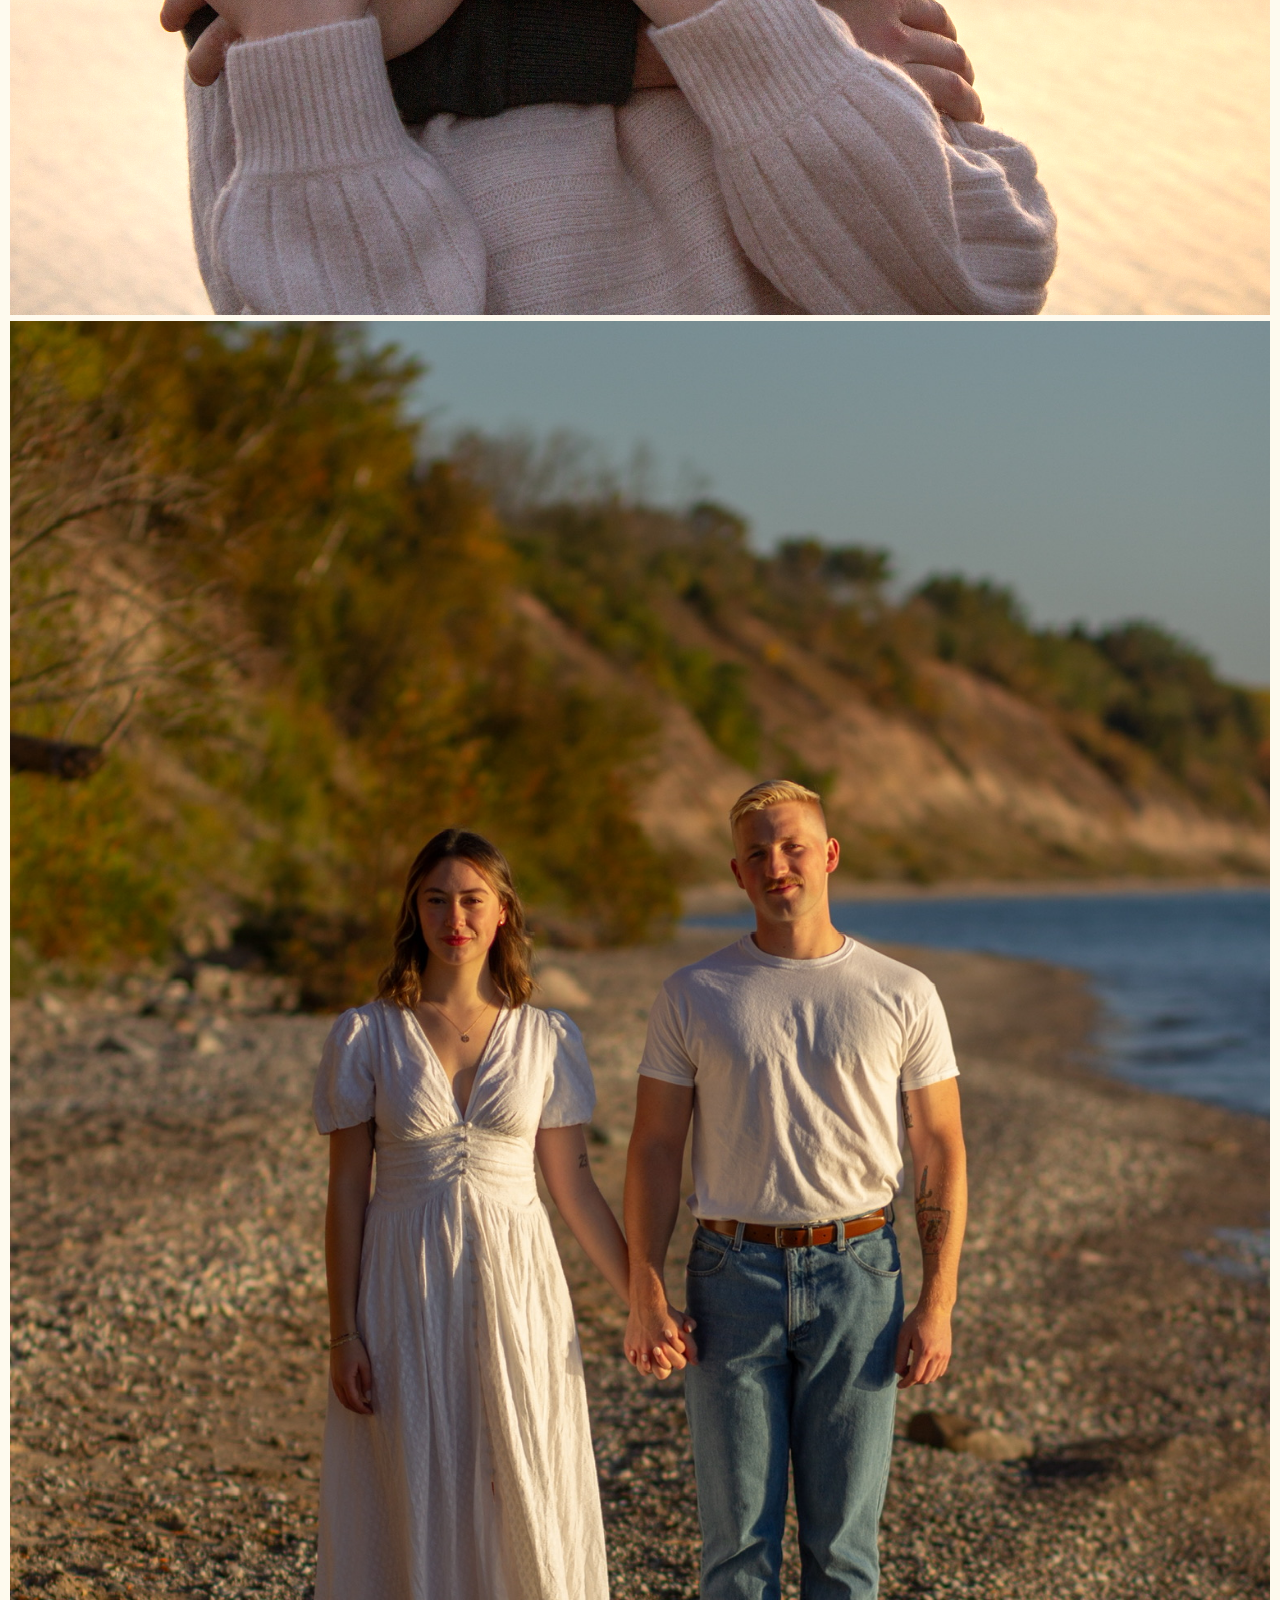
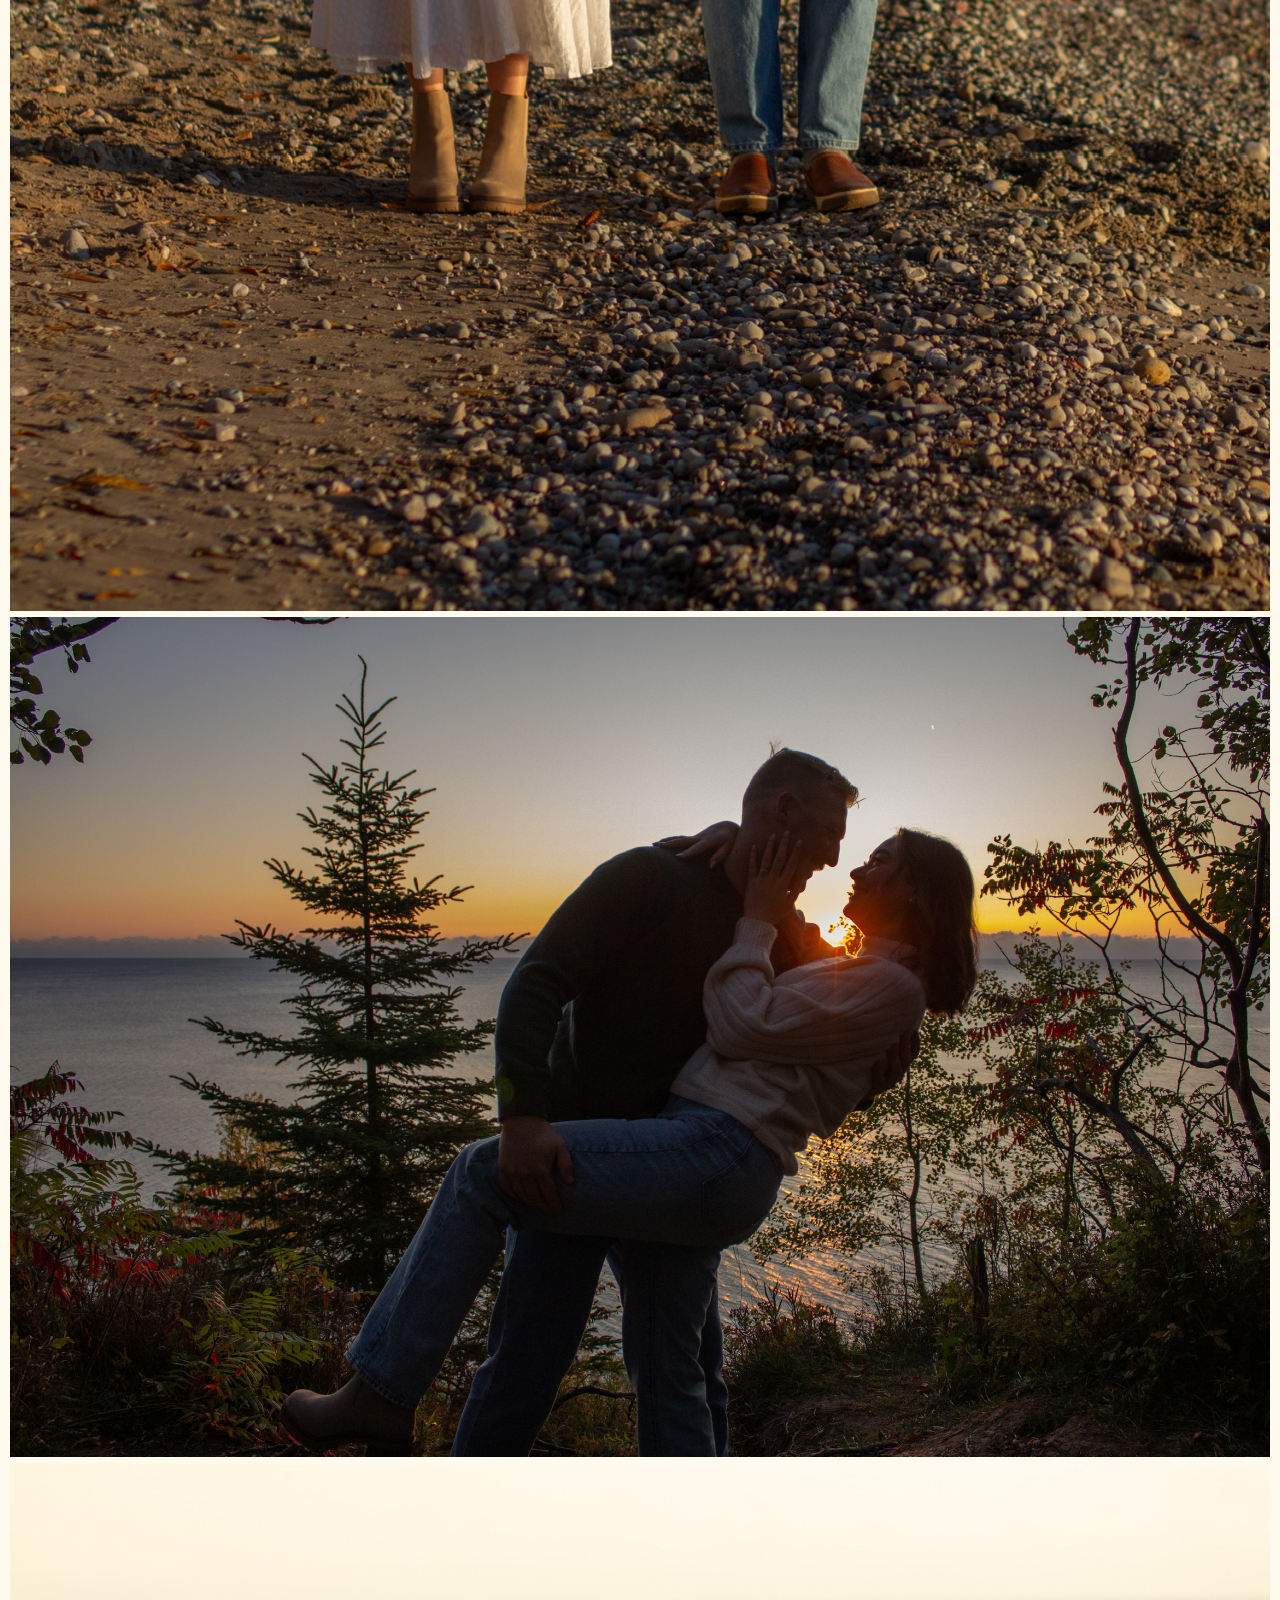
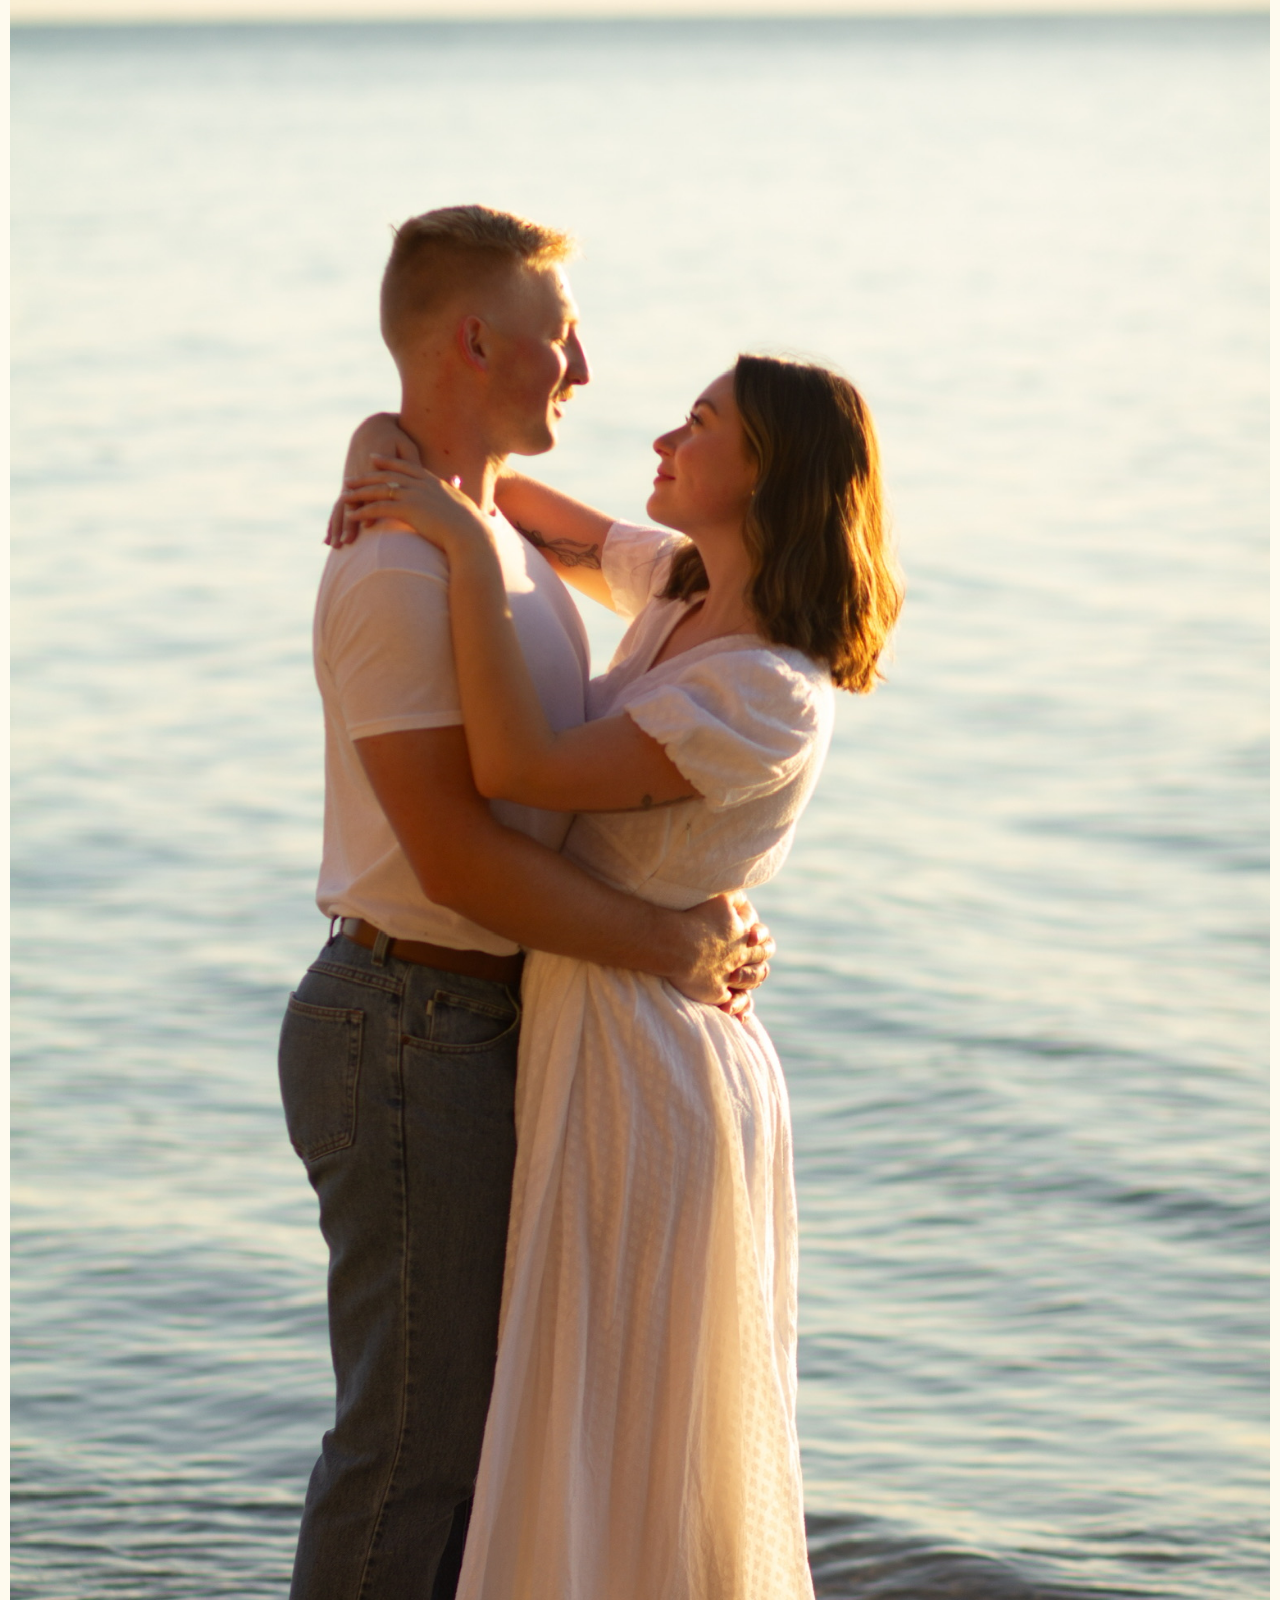
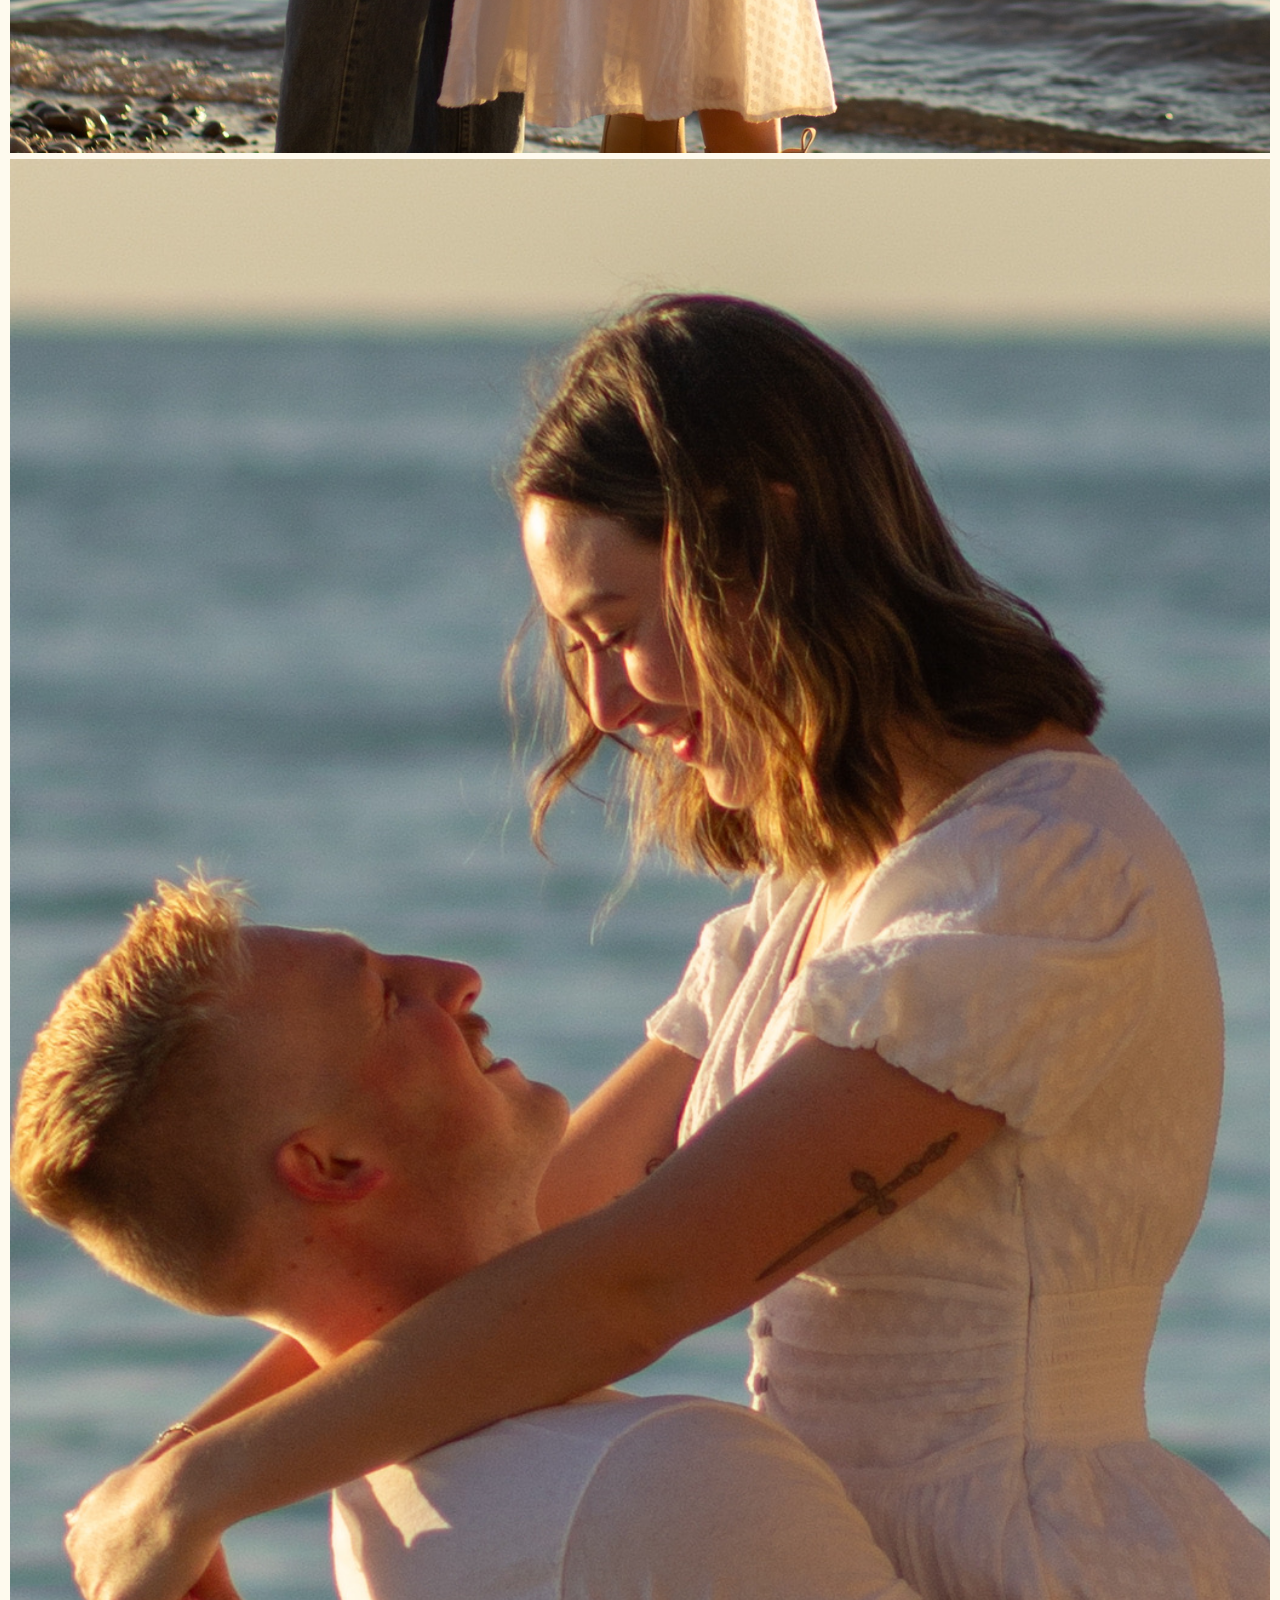
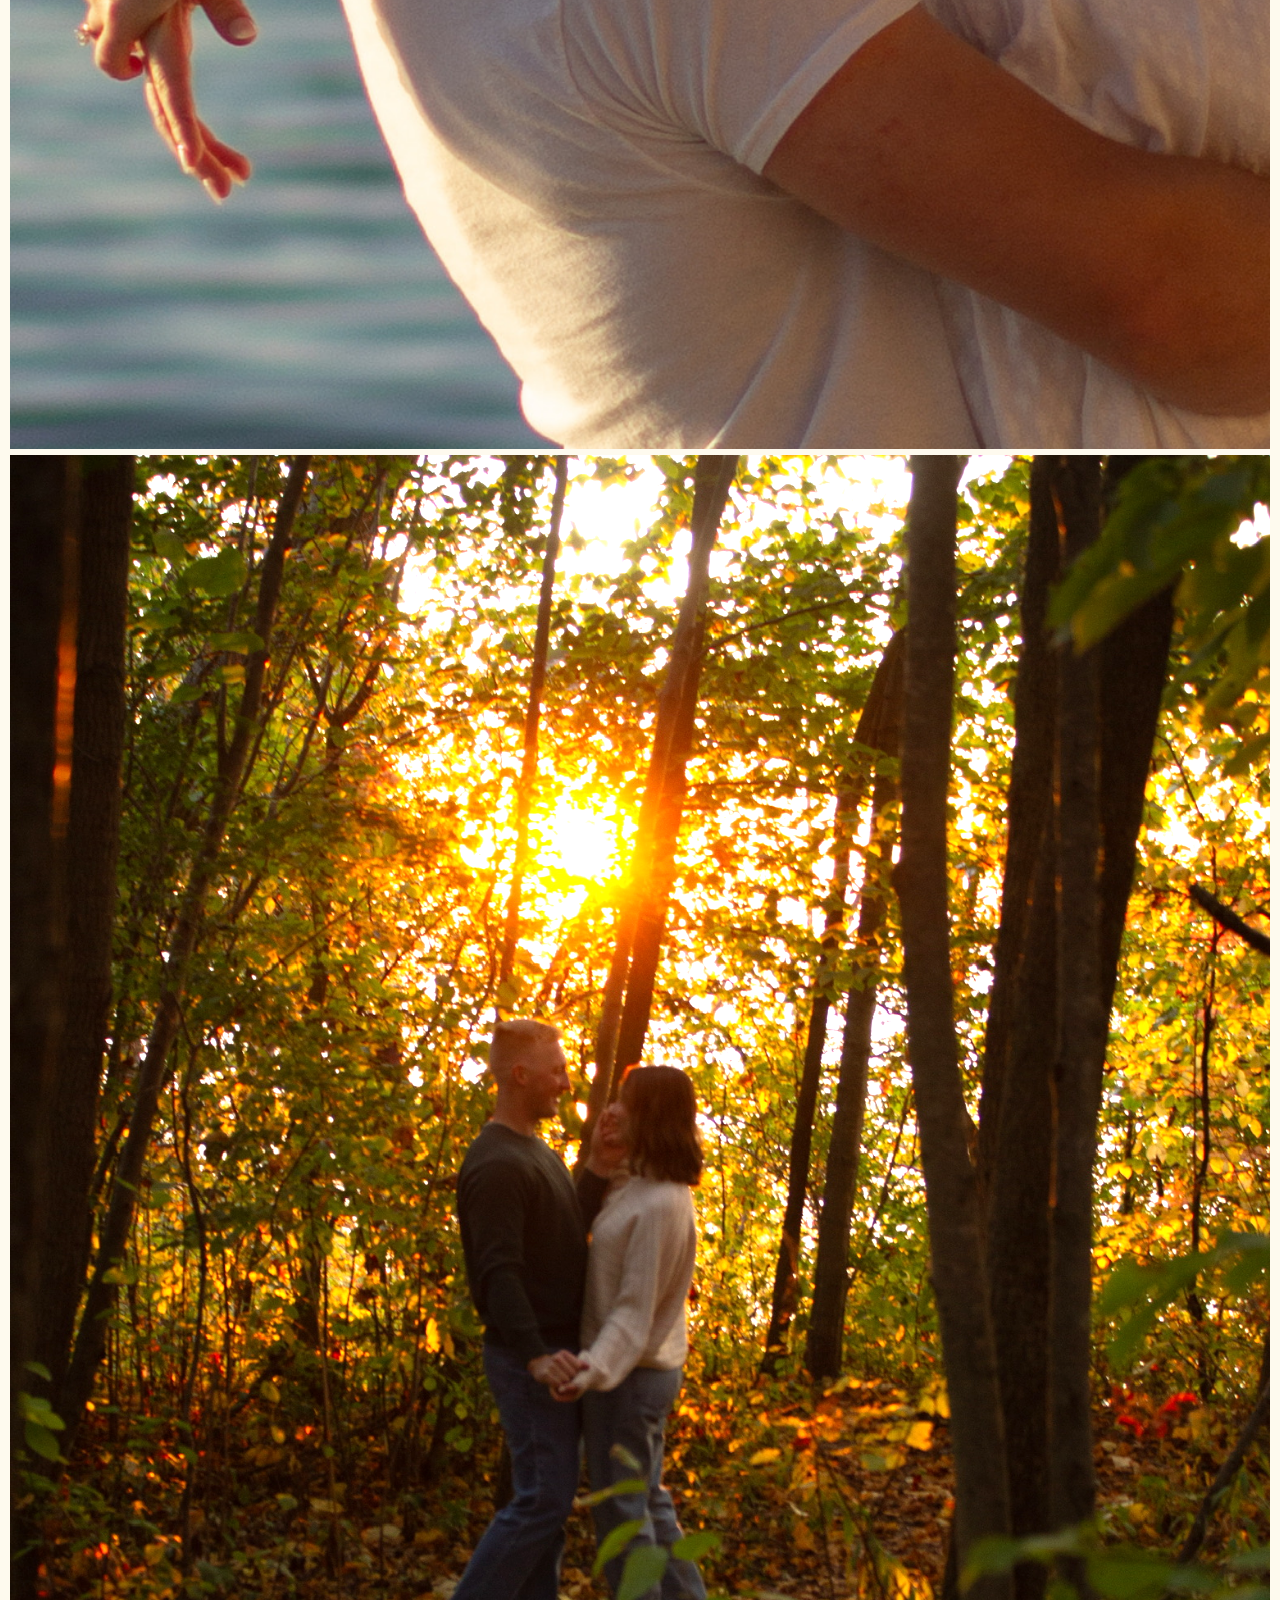
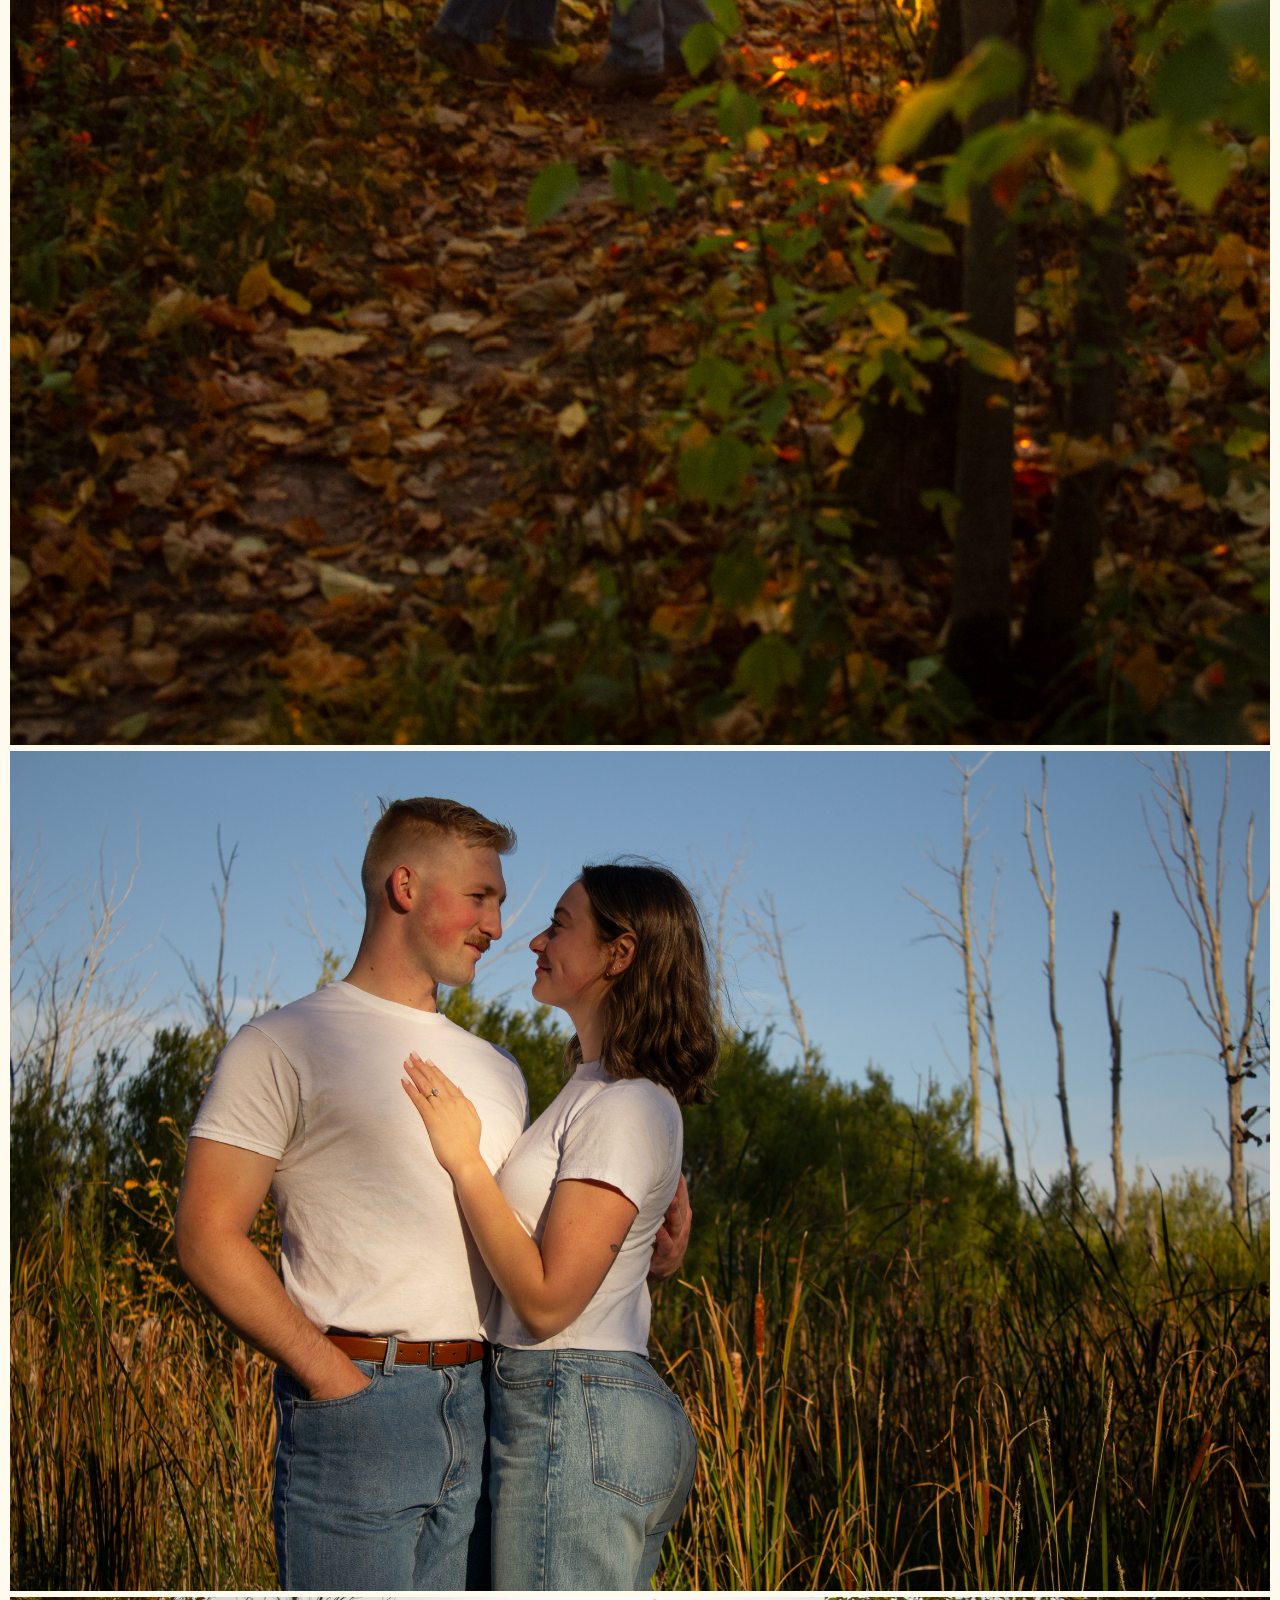
==== commit c66bedf6: "Began making changes to info" ====
--- a/index.html
+++ b/index.html
@@ -86,37 +86,34 @@
                 <div class="color-quadrant" style="background: radial-gradient(#aec8e5, #fff);"></div>
                 <div class="color-quadrant" style="background: radial-gradient(#e0d5f3, #fff);"></div>
             </div>
-            <div class="large-screen">
-                <h3>
-                    Location | <span class="location-name">The Covenant at Murray Mansion</span>
-                </h3>
-            </div>
-            <div class="small-screen">
-                <h3>
-                    -Location-
-                </h3>
-                <h3 class="location-name">
-                    The Covenant at Murray Mansion
-                </h3>
-            </div>
+            <h3>
+                Location
+            </h3>
             <div class="location-container">
                 <p>
                     <strong>
-                        NOTE
+                        THE COVENANT AT MURRAY MANSION
                     </strong>
-                    <br><br>
-                    The ceremony and reception will be held at the same venue.
-                    <br><br><br>
+                    <br>
+                    <br>
+                    Both the ceremony and reception will be held here.
+                    <br>
+                    <br>
+                    <br>
                     <strong>
                         CEREMONY & RECEPTION ADDRESS
                     </strong>
-                    <br><br>
+                    <br>
+                    <br>
                     2219 Washington Ave, Racine, WI 53405
-                    <br><br><br>
+                    <br>
+                    <br>
+                    <br>
                     <strong>
                         PARKING
                     </strong>
-                    <br><br>
+                    <br>
+                    <br>
                     The parking lot enterance is on located off of Taylor Ave. In the event that the venue parking lot becomes full, there is free street parking available (Kearney Ave and Taylor Ave).
                 </p>
                 <div class="google-maps">
@@ -221,7 +218,7 @@
                 <tr>
                     <td>7:15</td>
                     <td>Cake Cutting Ceremony</td>
-                    <td>Gluten free options will be available.</td>
+                    <td>Gluten free dessert options will be available.</td>
                 </tr>
                 <tr>
                     <td>7:30</td>
--- a/Styles/info.css
+++ b/Styles/info.css
@@ -7,44 +7,32 @@
 }
 
 #info h2 {
-    color: #5c5442;
+    font-family: 'Header';
+    color: #5c5442;
+    text-align: right;
     font-size: 4rem;
-    font-family: 'Header';
     letter-spacing: 10px;
     margin: 0;
     padding: 0;
-    text-align: right;
 }
 
 #info h3 {
-    color: #5c5442;
+    font-family: 'Header';
+    color: #5c5442;
+    text-align: left;
     font-size: 2.5rem;
-    font-family: 'Header';
     letter-spacing: 10px;
     margin: 0;
     padding: 0;
-    text-align: left;
-}
-
-#info .location-name {
-    font-size: 1.2rem;
-    letter-spacing: normal;
-}
-
-#info .large-screen {
-    display: block;
-}
-
-#info .small-screen {
-    display: none;
-}
-
-/* -------------------------- Dress Code -------------------------- */
+}
+
+/* -------------------------- Color Code -------------------------- */
 
 #info .color-container {
     display: flex;
     flex-wrap: wrap;
     justify-content: center;
+    margin: 20px;
     margin-bottom: 40px;
 }
 
@@ -52,7 +40,7 @@
     width: 100px;
     height: 100px;
     border-radius: 50%;
-    margin-inline: 20px;
+    margin-inline: 30px;
 }
 
 /* -------------------------- Location Info -------------------------- */
@@ -61,12 +49,12 @@
     display: flex;
     flex-wrap: wrap;
     justify-content: center;
-    margin-bottom: 40px;
+    margin-bottom: 20px;
 }
 
 #info .location-container p {
     flex: 1;
-    font-family: 'header';
+    font-family: 'Header';
     font-size: 1.3rem;
     color: #5c5442;
     text-align: center;
@@ -93,12 +81,61 @@
     border: 0;
 }  
 
+/* -------------------------- Lodging -------------------------- */
+
+#info .lodging-container {
+    display: flex;
+    flex-wrap: wrap;
+    justify-content: center;
+    margin: 20px;
+}
+
+#info .lodge-quadrant {
+    display: flex;
+    flex-direction: column;
+    align-items: center; /* Center text horizontally */
+    text-align: center;
+    font-family: 'Header';
+    color: #5c5442;
+    width: 325px;
+    padding: 0;
+    padding-inline: 20px;
+    margin: 0;
+}
+
+#info .hotels-button {
+    z-index: 100;
+    font-family: 'Header';
+    background-color: #fff;
+    color: #5c5442;
+    font-size: 1.3rem;
+    transition: background-color 0.3s;
+    cursor: pointer;
+    border: none;
+    width: 100%;
+    padding: 10px 20px;
+    margin: 5px;
+}
+
+#info .hotels-button:hover {
+    color: #a83c06;
+    font-weight: bolder;
+}
+
+#info .note {
+    font-family: 'Header';
+    color: #5c5442;
+    text-align: center;
+    margin: 0;
+    margin-bottom: 40px;
+}
+
 /* -------------------------- Itinerary -------------------------- */
 
 #info table {
     border-collapse: collapse;
     margin: 20px;
-    margin-bottom: 60px;
+    margin-bottom: 40px;
 }
 
 #info th, #info td {
@@ -124,55 +161,6 @@
     background-color: rgba(168, 60, 6, 0.1);
 }
 
-/* -------------------------- Lodging -------------------------- */
-
-#info .lodging-container {
-    display: flex;
-    flex-wrap: wrap;
-    justify-content: center;
-    margin: 20px;
-}
-
-#info .lodge-quadrant {
-    display: flex;
-    flex-direction: column;
-    align-items: center; /* Center text horizontally */
-    text-align: center;
-    font-family: 'header';
-    color: #5c5442;
-    width: 325px;
-    padding-inline: 20px;
-    padding-block: 5px;
-    margin: 0;
-}
-
-#info .hotels-button {
-    z-index: 100;
-    width: 100%;
-    font-family: 'header';
-    background-color: #fff;
-    color: #5c5442;
-    border: none;
-    padding: 10px 20px;
-    margin: 5px;
-    cursor: pointer;
-    font-size: 1.3rem;
-    transition: background-color 0.3s;
-}
-
-#info .hotels-button:hover {
-    color: #a83c06;
-    font-weight: bolder;
-}
-
-#info .note {
-    font-family: 'Header';
-    color: #5c5442;
-    text-align: center;
-    margin: 0;
-    margin-bottom: 20px;
-}
-
 /* -------------------------- Smaller devices -------------------------- */
 
 @media (max-width: 1300px) {
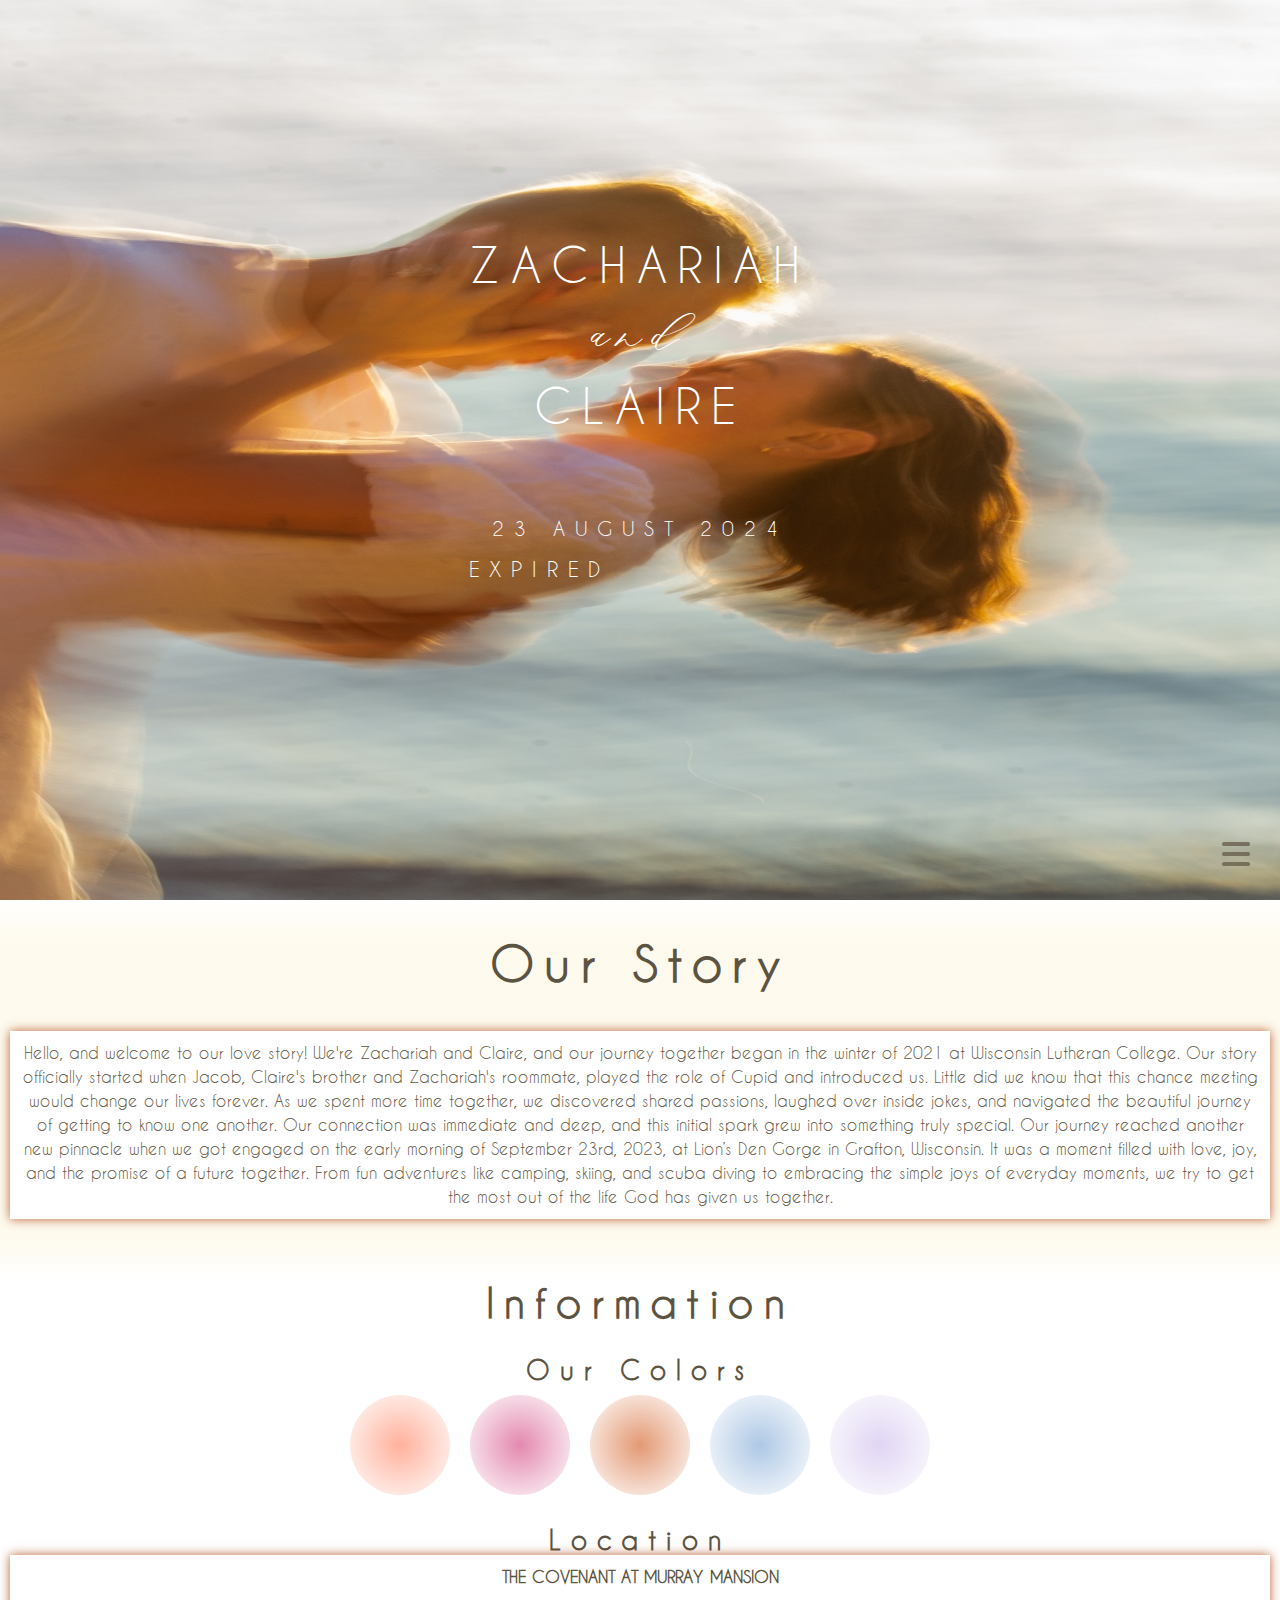
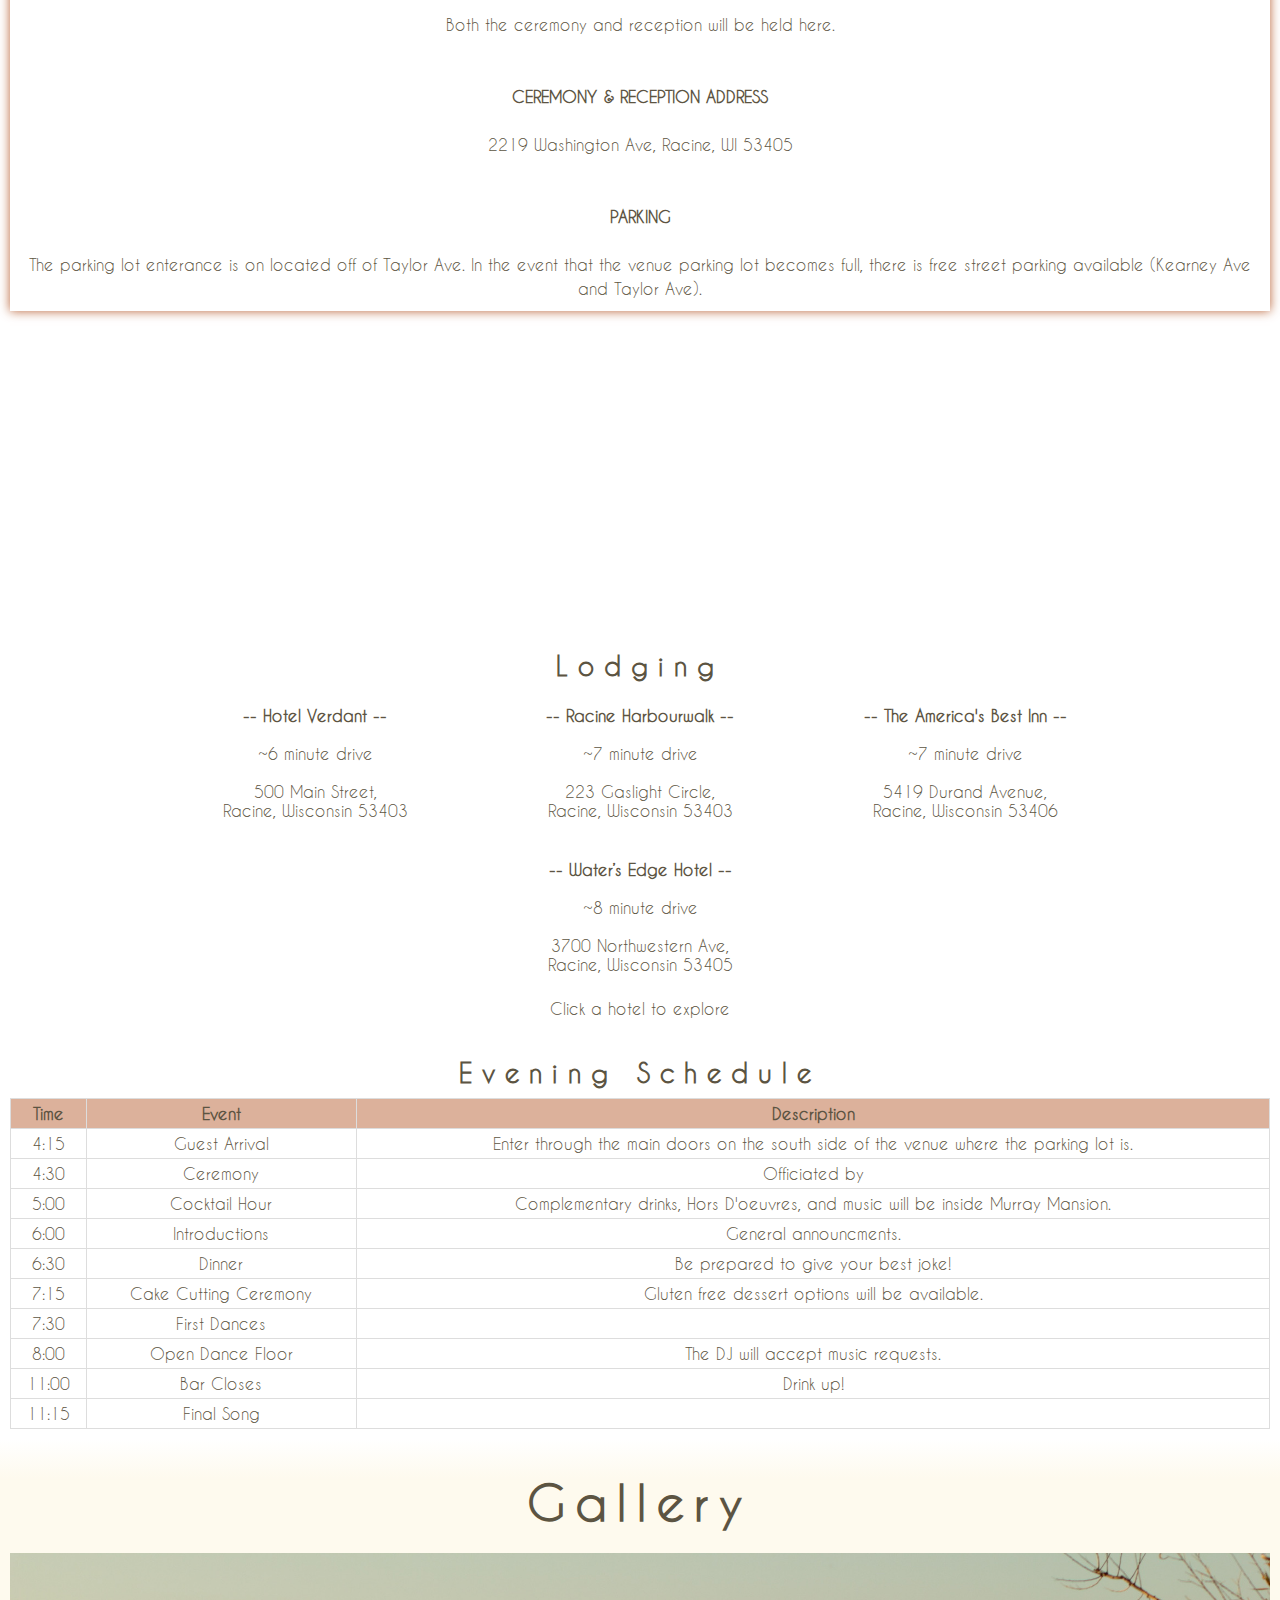
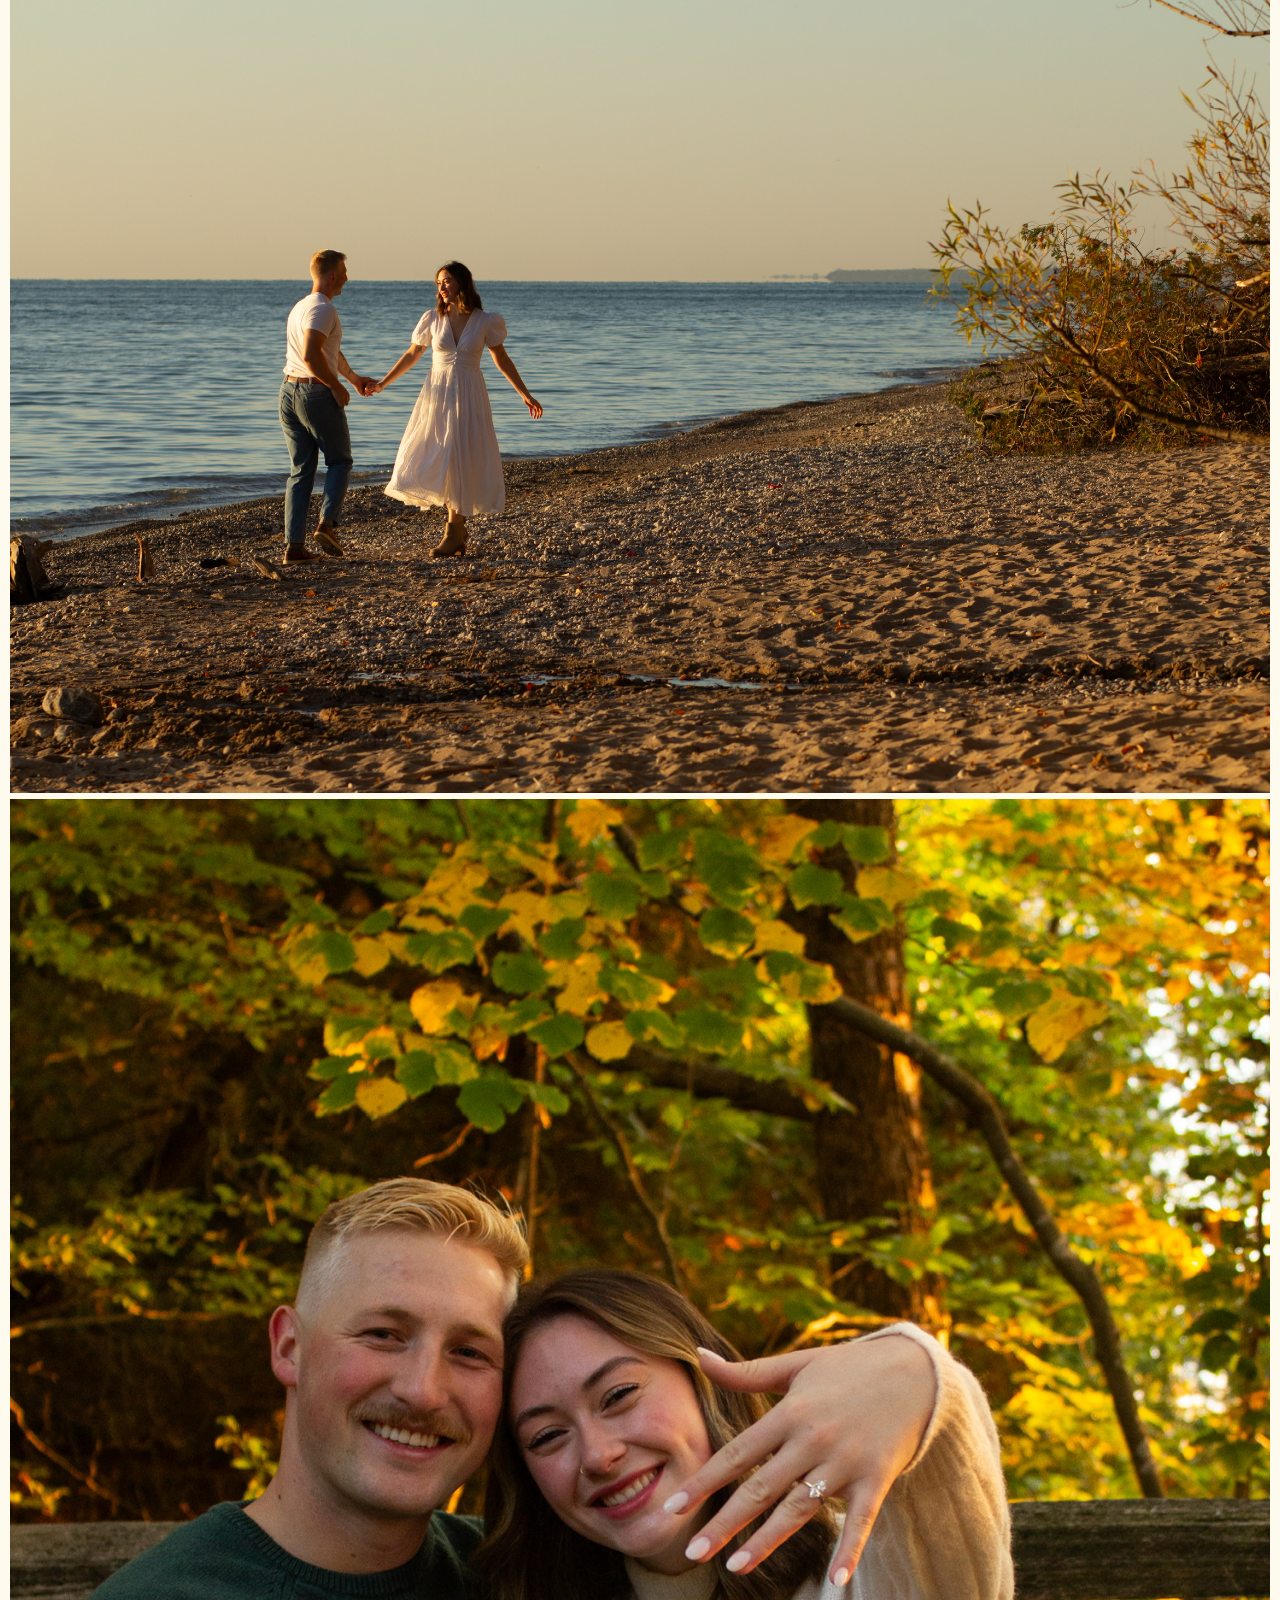
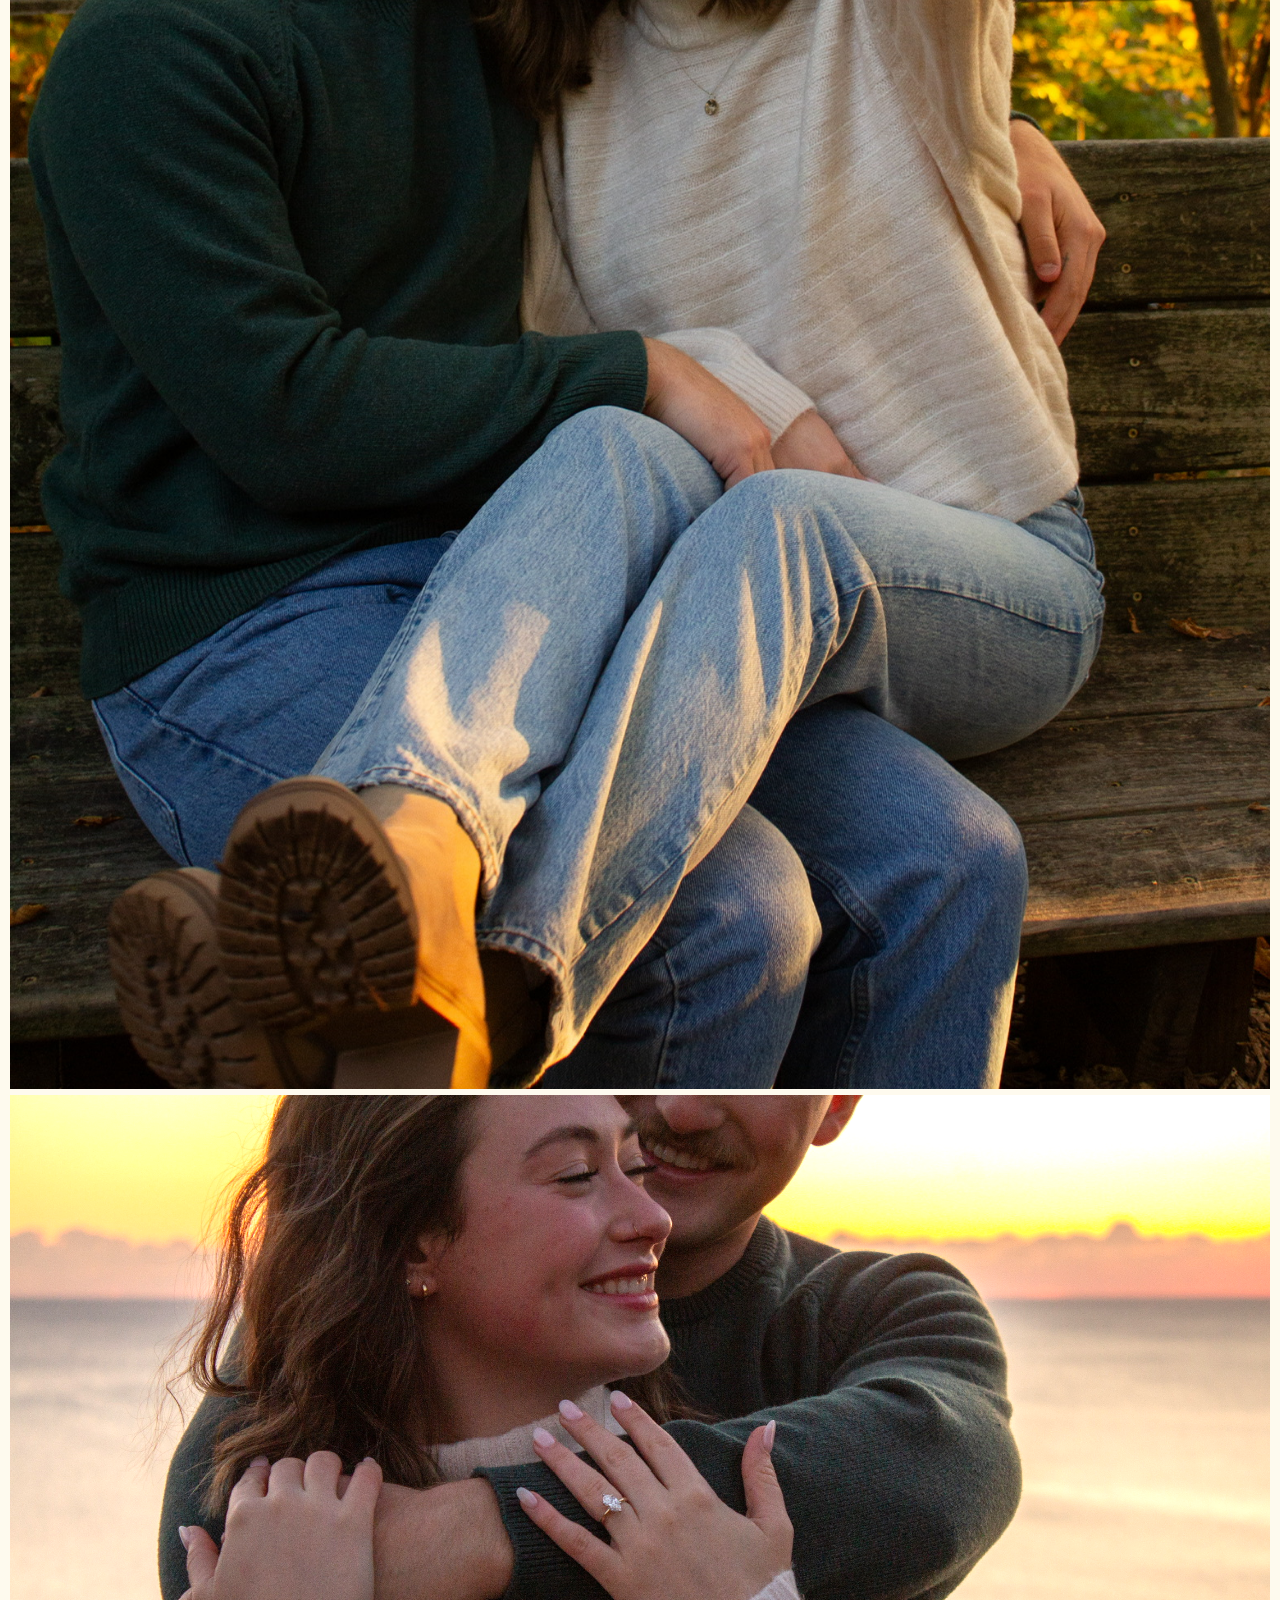
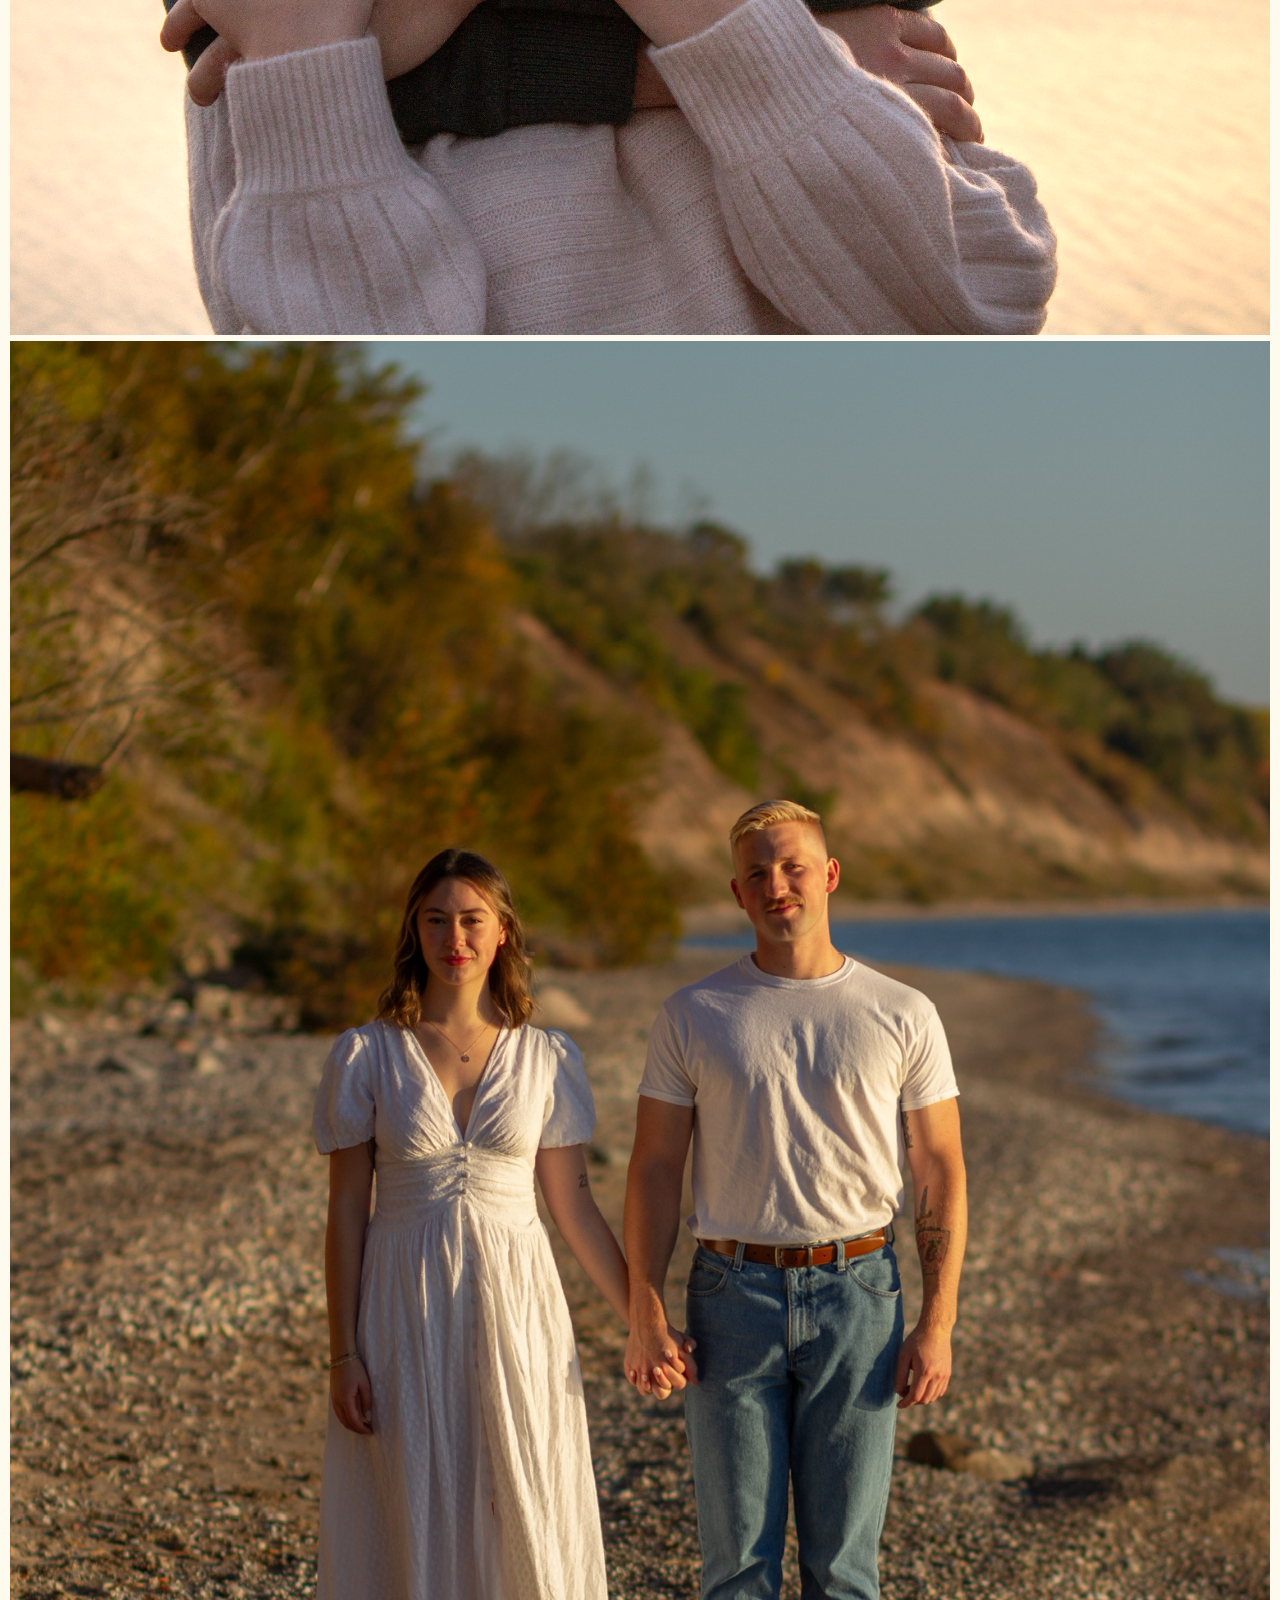
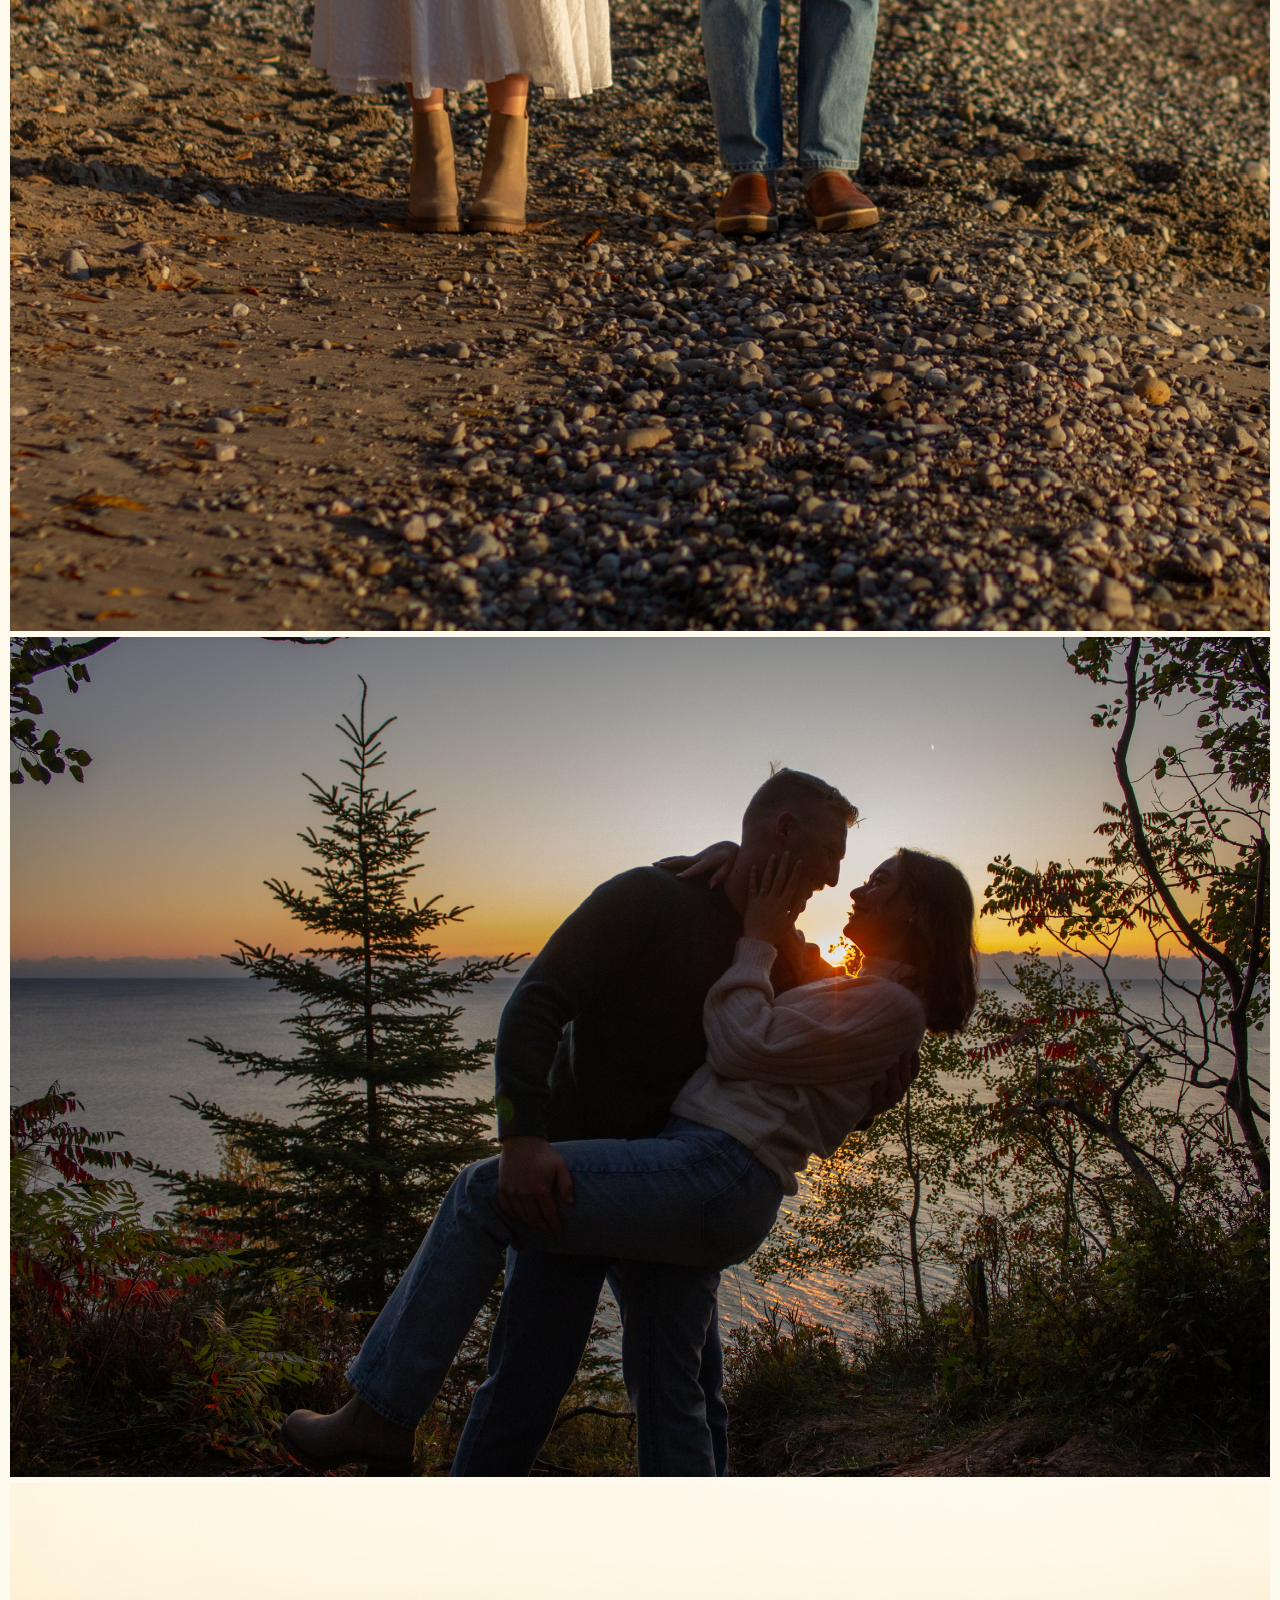
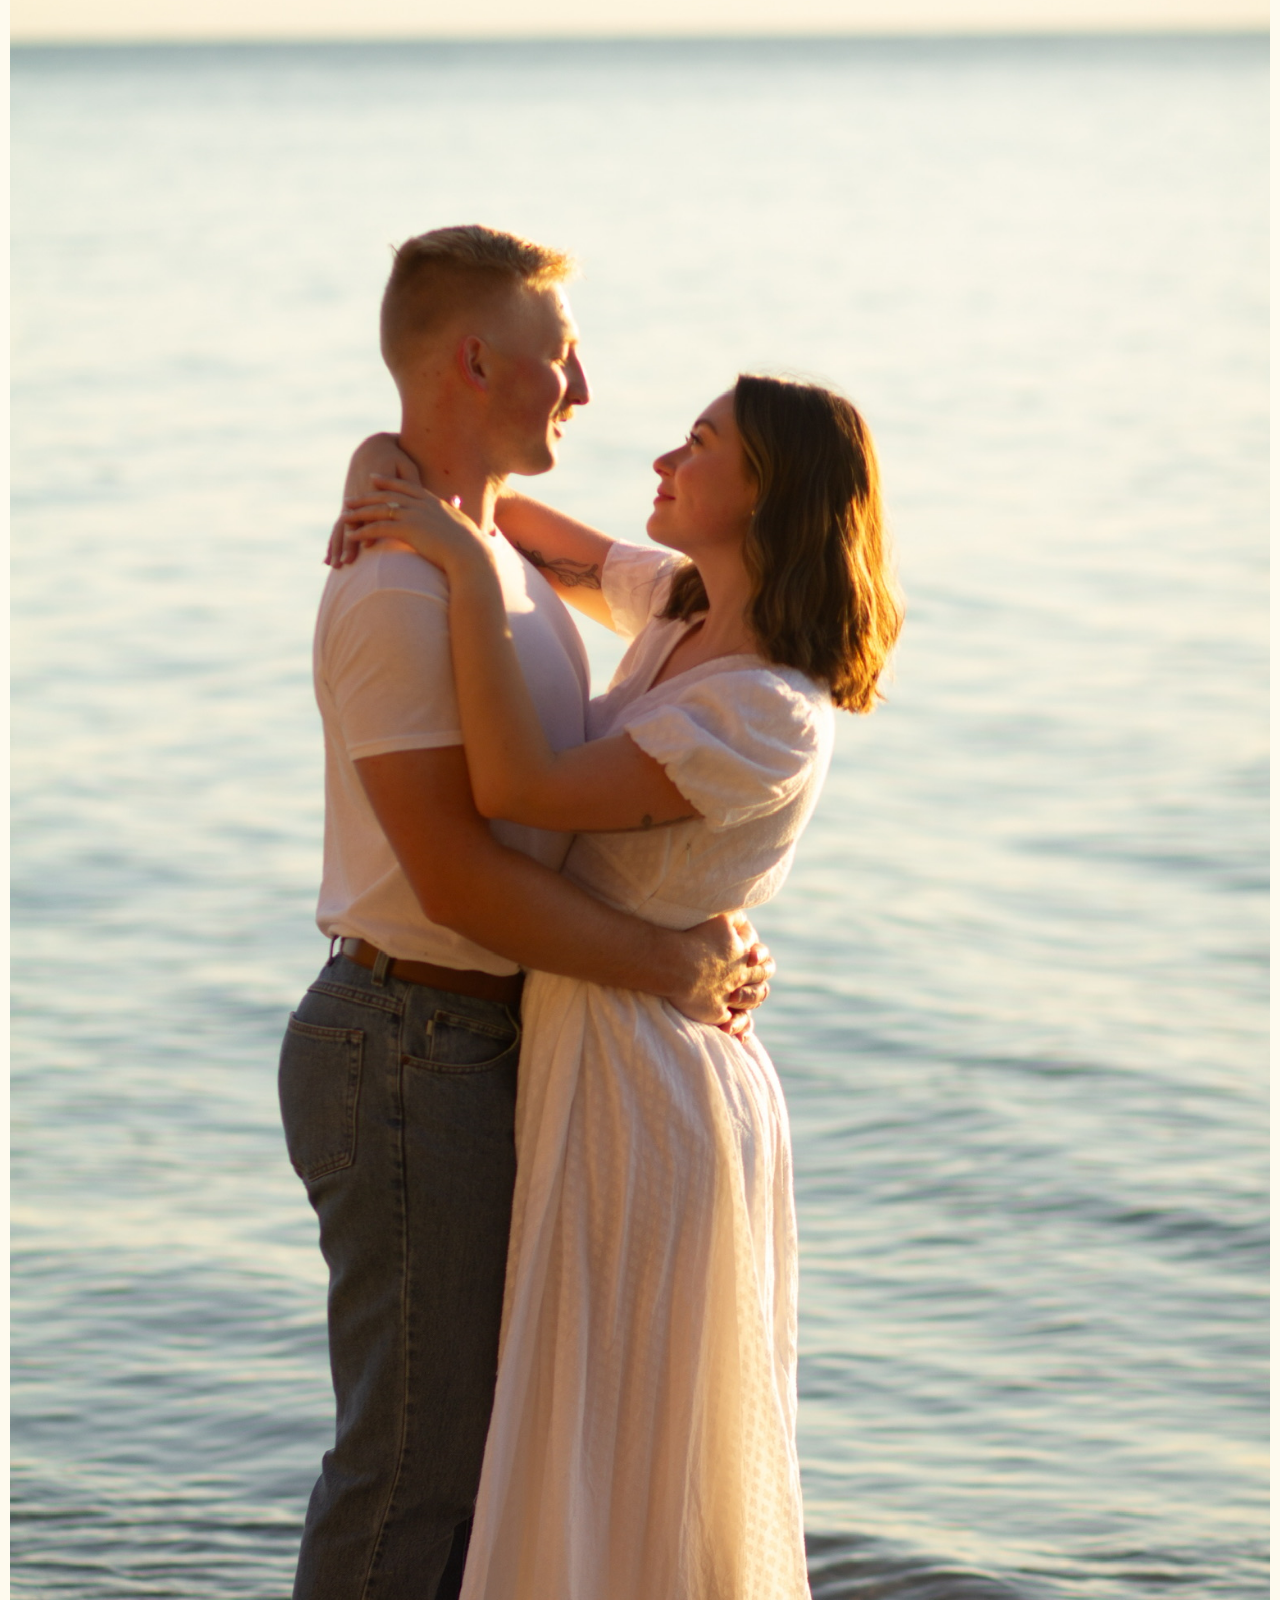
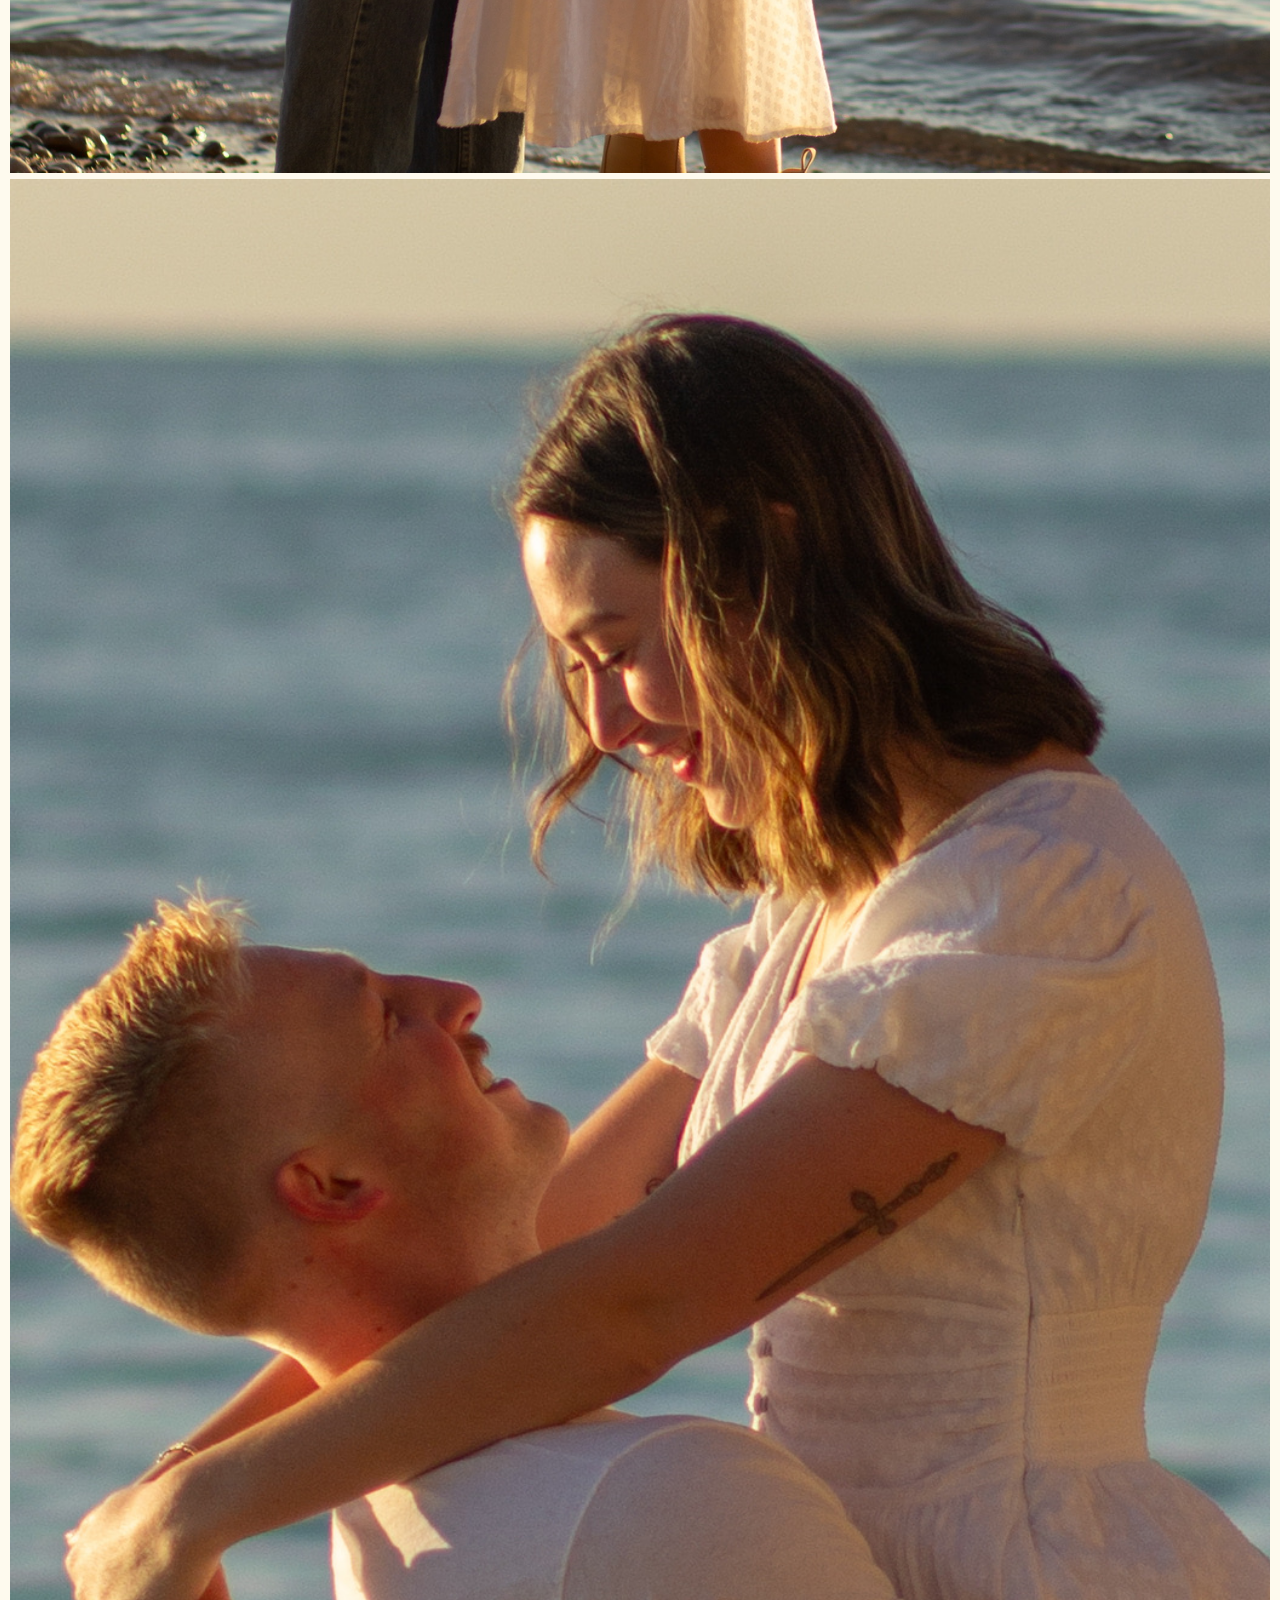
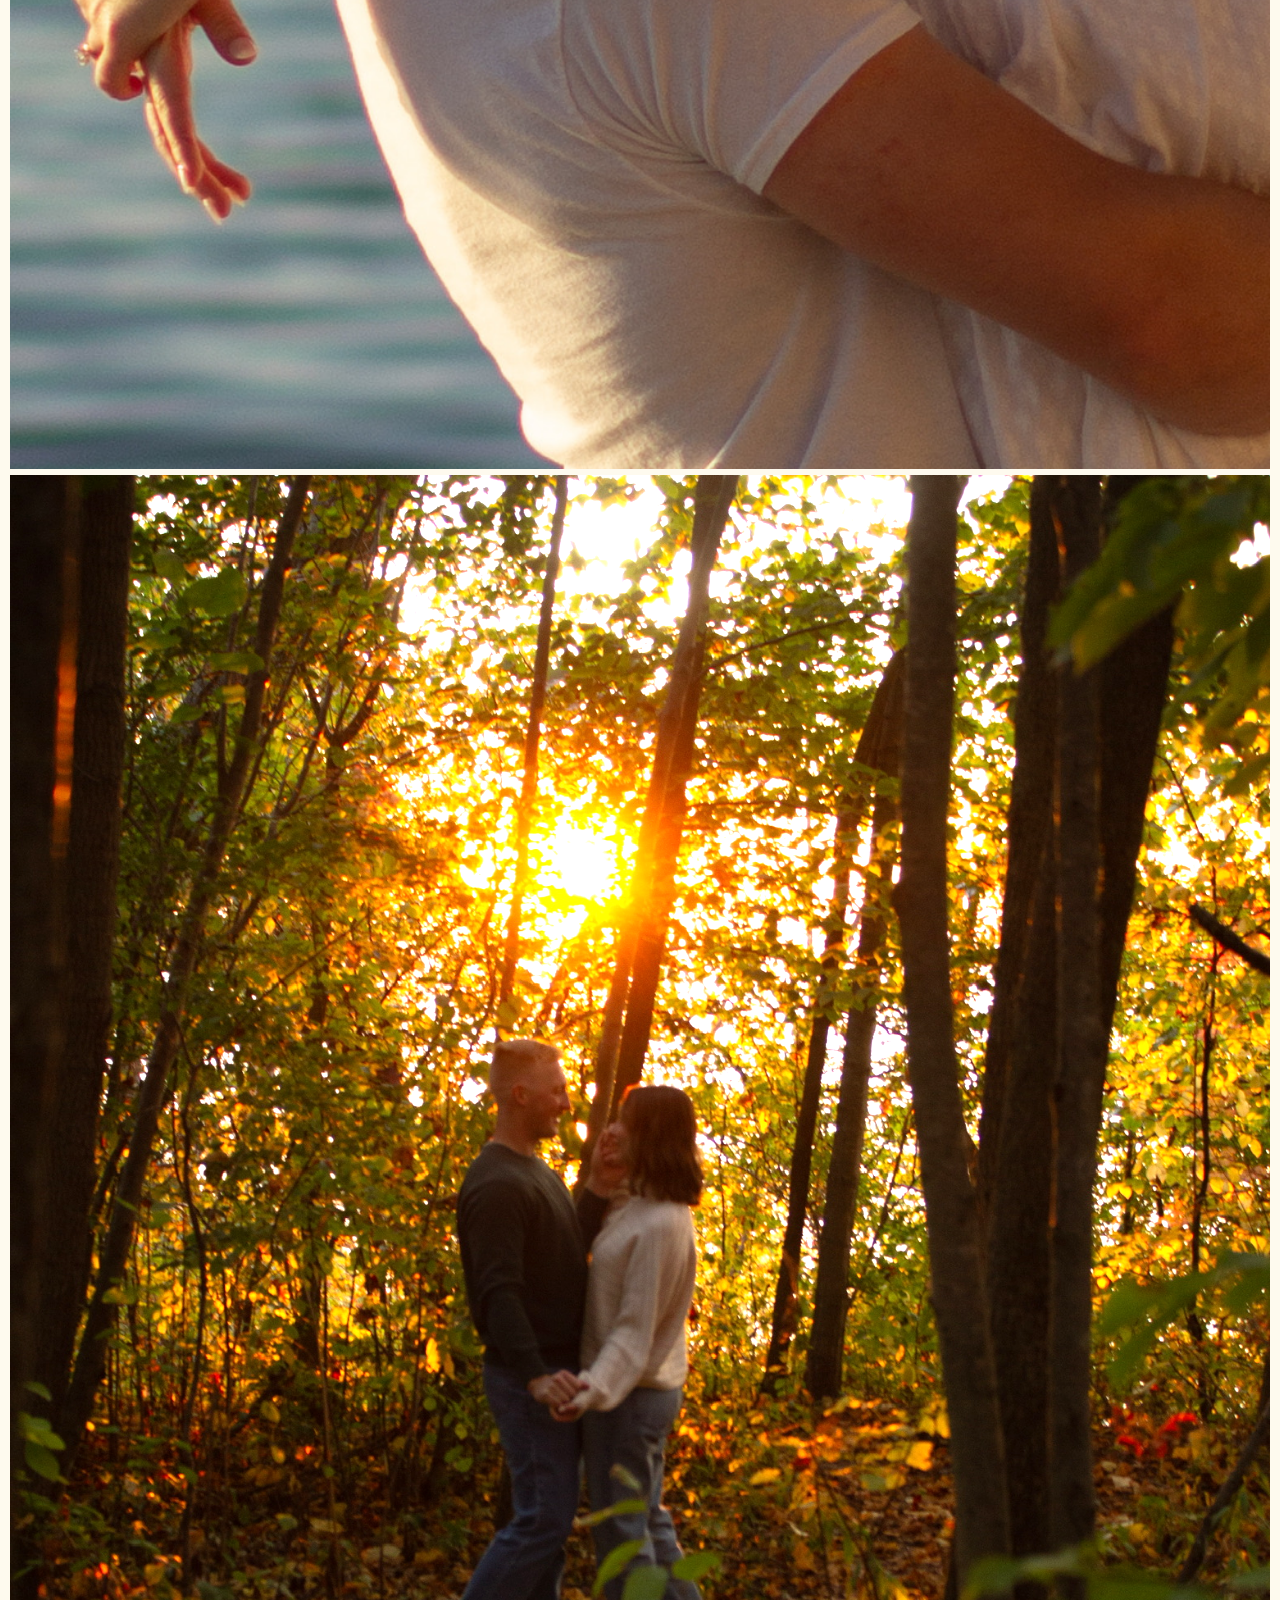
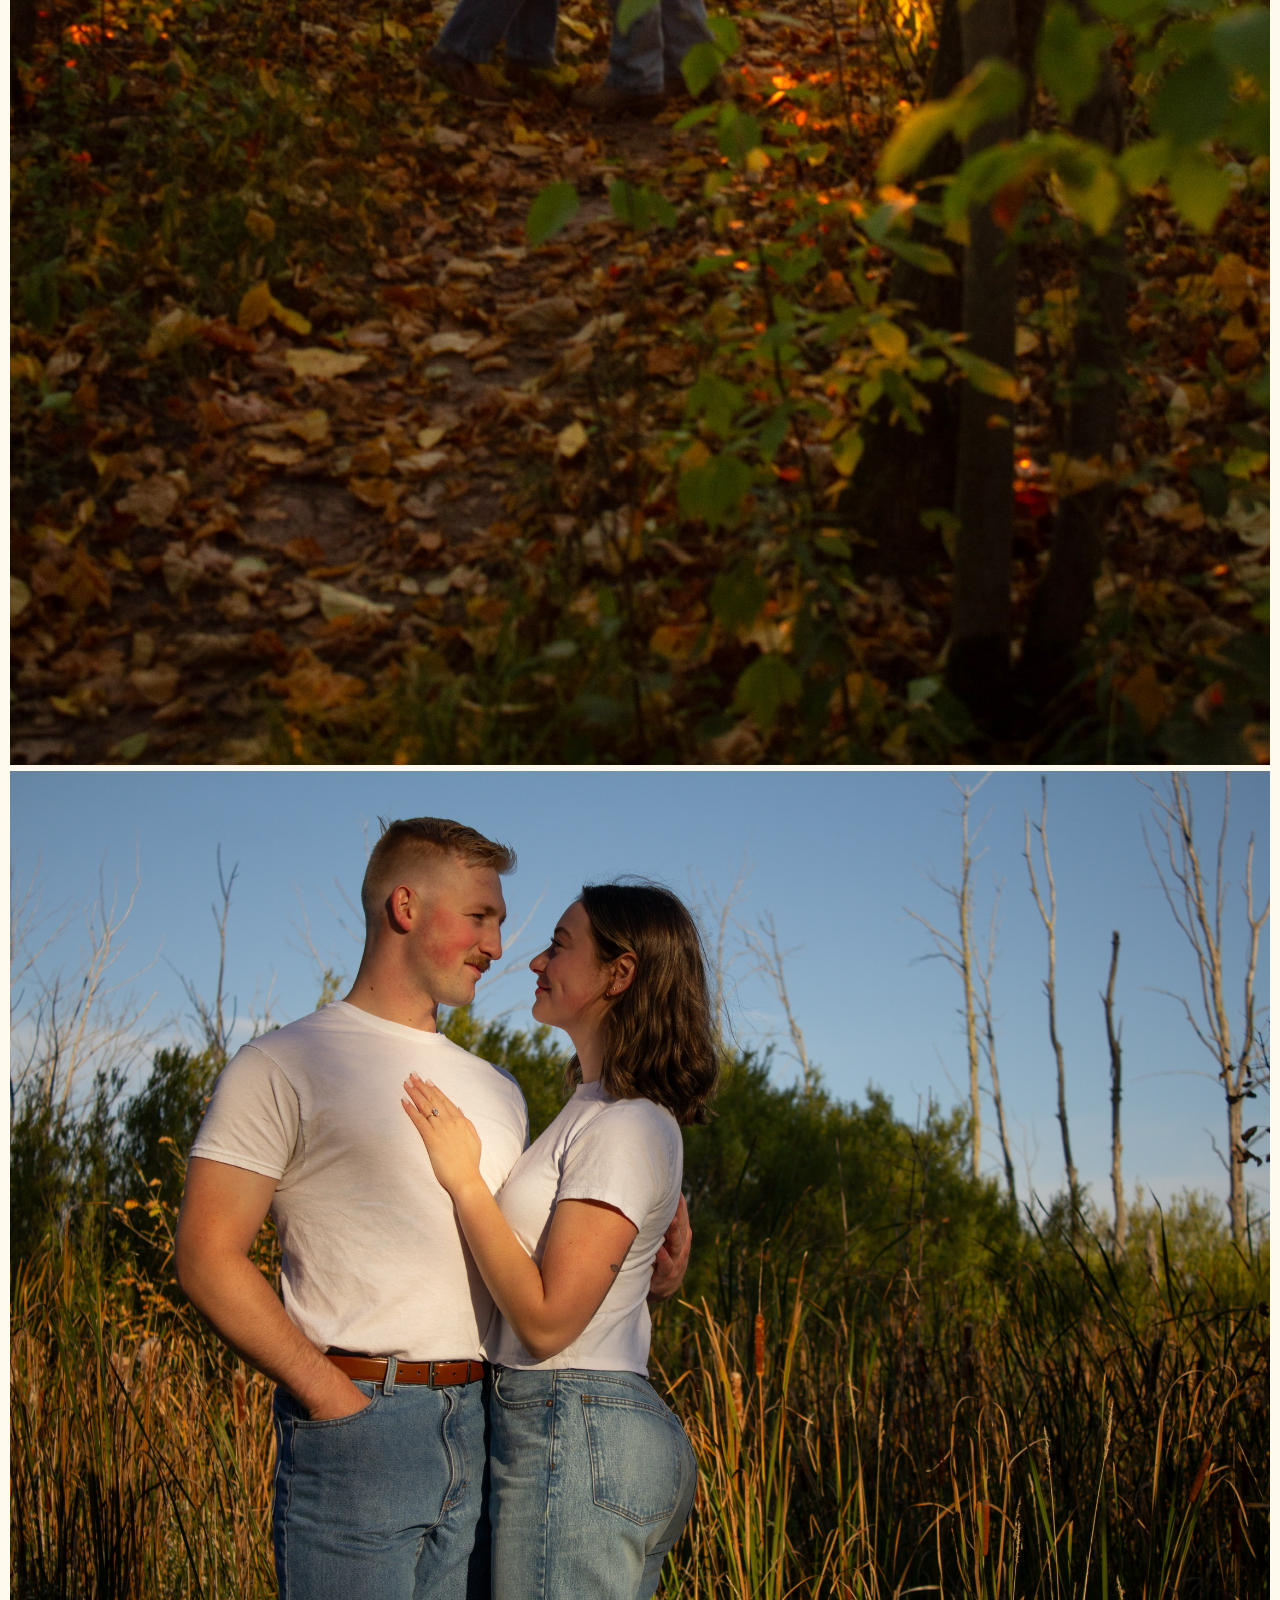
==== commit e7921cc8: "Tweeking CSS" ====
--- a/index.html
+++ b/index.html
@@ -16,6 +16,8 @@
         <link rel="stylesheet" href="./Styles/rsvp.css">
         
         <!-- For icons  -->
+        <link type="image/png" sizes="16x16" rel="icon" href="./Images/heart.png">
+        <link type="image/png" sizes="16x16" rel="shortcut icon" href="./Images/heart.png">
         <link rel="stylesheet" href="https://cdnjs.cloudflare.com/ajax/libs/font-awesome/6.1.0/css/all.min.css">
 
         <!-- Script upload -->
@@ -196,9 +198,9 @@
                     <td>Enter through the main doors on the south side of the venue where the parking lot is.</td>
                 </tr>
                 <tr>
-                <td>4:30</td>
-                <td>Ceremony</td>
-                <td>Officiated by</td>
+                    <td>4:30</td>
+                    <td>Ceremony</td>
+                    <td>Officiated by</td>
                 </tr>
                 <tr>
                     <td>5:00</td>
--- a/Styles/story.css
+++ b/Styles/story.css
@@ -3,7 +3,6 @@
     background-color: #fefaee;
     justify-content: space-evenly;
     padding: 40px;
-    padding-bottom: 0;
 }
 
 #story img {
@@ -28,7 +27,7 @@
     text-align: center;
     padding: 0;
     margin: 0;
-    margin-bottom: 20px;
+    margin-bottom: 40px;
 }
 
 #story .story-container p {
--- a/Styles/info.css
+++ b/Styles/info.css
@@ -3,7 +3,6 @@
     flex-direction: column;
     background-color: #fff;
     padding: 40px; 
-    padding-bottom: 0;
 }
 
 #info h2 {
@@ -135,16 +134,16 @@
 #info table {
     border-collapse: collapse;
     margin: 20px;
-    margin-bottom: 40px;
+    margin-bottom: 0;
 }
 
 #info th, #info td {
+    font-family: 'Header';
+    font-size: 1.3rem;
     white-space: normal;
     word-wrap: break-word;
     border: 1px solid #ddd;
     color: #5c5442;
-    font-family: 'Header';
-    font-size: 1.3rem;
     padding: 7px;
 }
 
@@ -154,14 +153,12 @@
 }
 
 #info td {
-    text-align: left;
+    text-align: center;
 }
 
 #info tr:hover {
     background-color: rgba(168, 60, 6, 0.1);
 }
-
-/* -------------------------- Smaller devices -------------------------- */
 
 @media (max-width: 1300px) {
     #info {
--- a/Styles/gallery.css
+++ b/Styles/gallery.css
@@ -4,17 +4,16 @@
     align-items: center;
     background-color: #fefaee;
     padding: 40px;
-    padding-bottom: 0;
 }
 
 #gallery h2 {
+    font-family: 'Header';
+    text-align: center;
     color: #5c5442;
     font-size: 4rem;
-    font-family: 'Header';
     letter-spacing: 10px;
+    padding: 0;
     margin: 0;
-    padding: 0;
-    text-align: center;
 }
 
 #gallery .gallery {
@@ -35,38 +34,36 @@
 
 #gallery .button-note {
     font-family: 'Header';
+    text-align: center;
     color: #5c5442;
-    text-align: center;
     margin: 0;
     margin-bottom: 10px;
-
 }
 
 #gallery .gallery-button-container {
     display: flex;
     justify-content: center;
     margin: 20px;
-    margin-bottom: 10px;
+    margin-bottom: 0;
 }
 
 #gallery .gallery-button {
     font-family: 'Header';
+    font-size: 1rem;
+    color: #ffffff;
+    cursor: pointer;
+    border: none;
+    border-radius: 8px;
     background-color: rgba(168, 60, 6, 0.6);
-    color: #ffffff;
-    border: none;
+    transition: background-color 0.3s;
     padding: 10px 20px;
     margin: 5px;
-    cursor: pointer;
-    border-radius: 8px;
-    font-size: 1rem;
-    transition: background-color 0.3s;
+    margin-bottom: 0;
 }
 
 #gallery .gallery-button:hover {
     background-color: #a83c06;
 }
-
-/* -------------------------- Smaller devices -------------------------- */
 
 @media (max-width: 1300px) {
     #gallery {
--- a/Styles/registry.css
+++ b/Styles/registry.css
@@ -4,16 +4,15 @@
     align-items: center;
     background-color: #fff;
     padding: 40px;
-    padding-bottom: 0;
 }
 
 #registry h2 {
+    font-family: 'Header';
+    text-align: center;
     color: #5c5442;
+    letter-spacing: 10px;
     font-size: 4rem;
-    font-family: 'Header';
-    letter-spacing: 10px;
     margin: 0;
-    text-align: center;
 }
 
 #registry .registry-container {
@@ -21,17 +20,17 @@
 }
 
 #registry .registry-container p {
+    font-family: 'header';
+    text-align: center;
+    color: #5c5442;
     font-size: 1.3rem;
     line-height: 25pt;
-    font-family: 'header';
-    color: #5c5442;
-    text-align: center;
+    box-shadow: 0 0 10px rgba(168, 60, 6, 0.8);
+    background-color: #fff;
     width: 50%;
     padding: 20px;
     margin: 0 auto;
     margin-block: 40px;
-    box-shadow: 0 0 10px rgba(168, 60, 6, 0.8);
-    background-color: #fff;
 }
 
 #registry .registry-button-container {
@@ -41,22 +40,21 @@
 
 #registry .registry-button {
     font-family: 'Header';
-    background-color: rgba(168, 60, 6, 0.6);
+    cursor: pointer;
     color: #fff;
     border: none;
+    background-color: rgba(168, 60, 6, 0.6);
     border-radius: 8px;
+    font-size: 1rem;
+    transition: background-color 0.3s;
     padding: 10px 20px;
     margin: 5px;
-    cursor: pointer;
-    font-size: 1rem;
-    transition: background-color 0.3s;
+    margin-bottom: 0;
 }
 
 #registry .registry-button:hover {
     background-color: #a83c06;
 }
-
-/* -------------------------- Smaller devices -------------------------- */
 
 @media (max-width: 1300px) {
     #registry {
--- a/Styles/rsvp.css
+++ b/Styles/rsvp.css
@@ -2,7 +2,6 @@
     display: flex;
     flex-direction: column;
     align-items: center;
-    padding-top: 20px;
 }
 
 #rsvp .form {
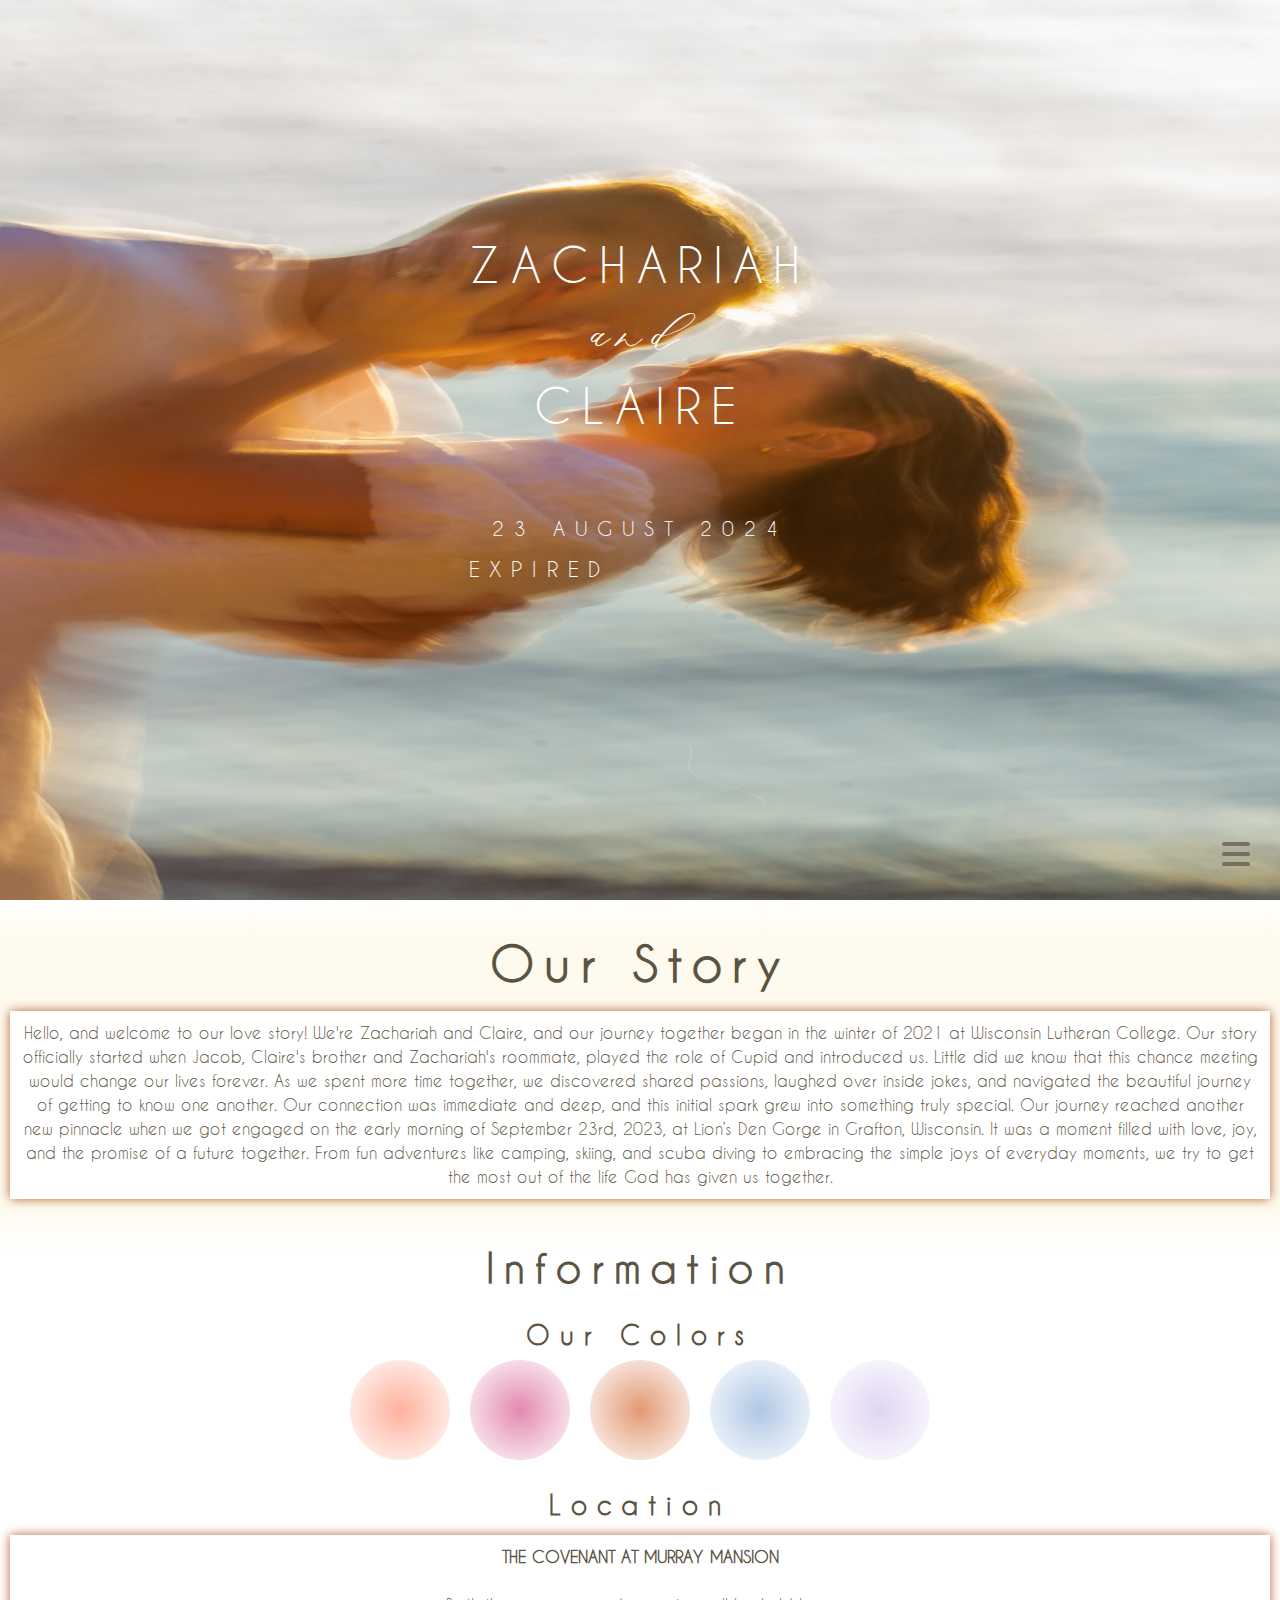
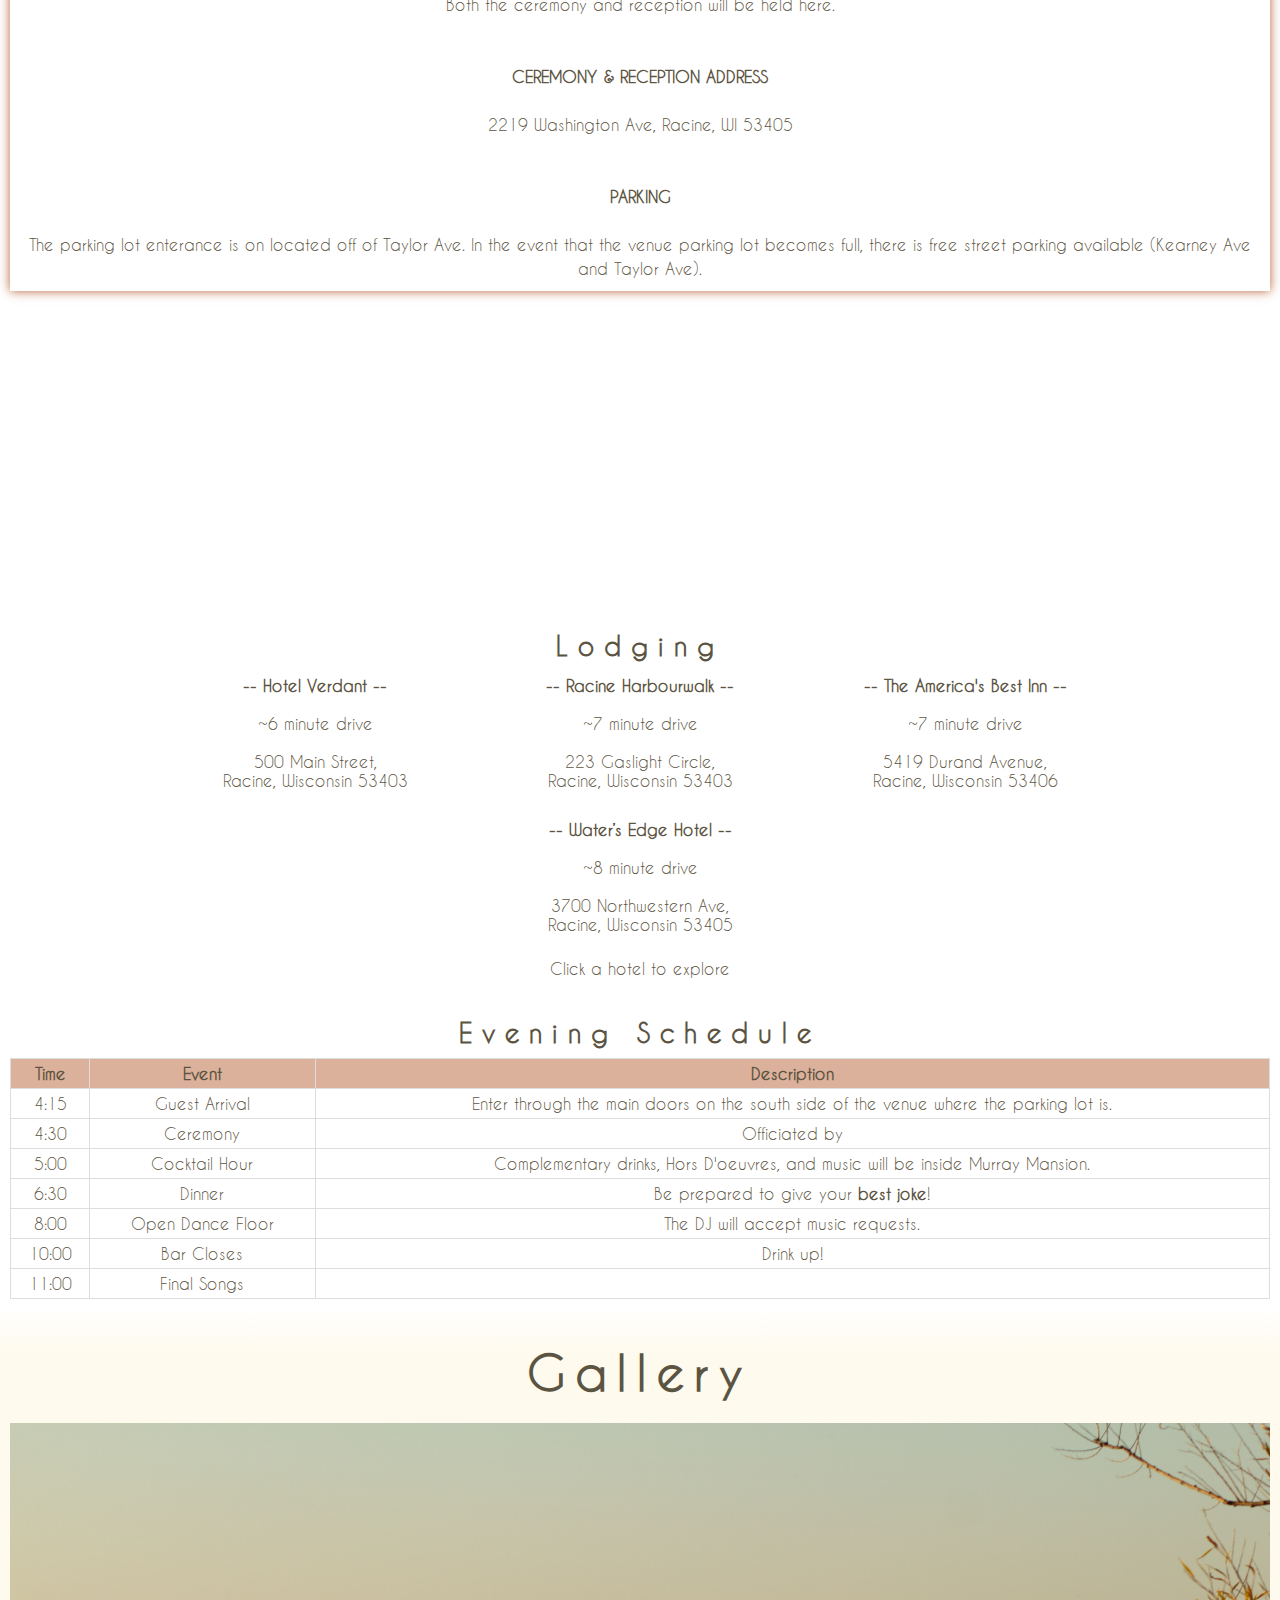
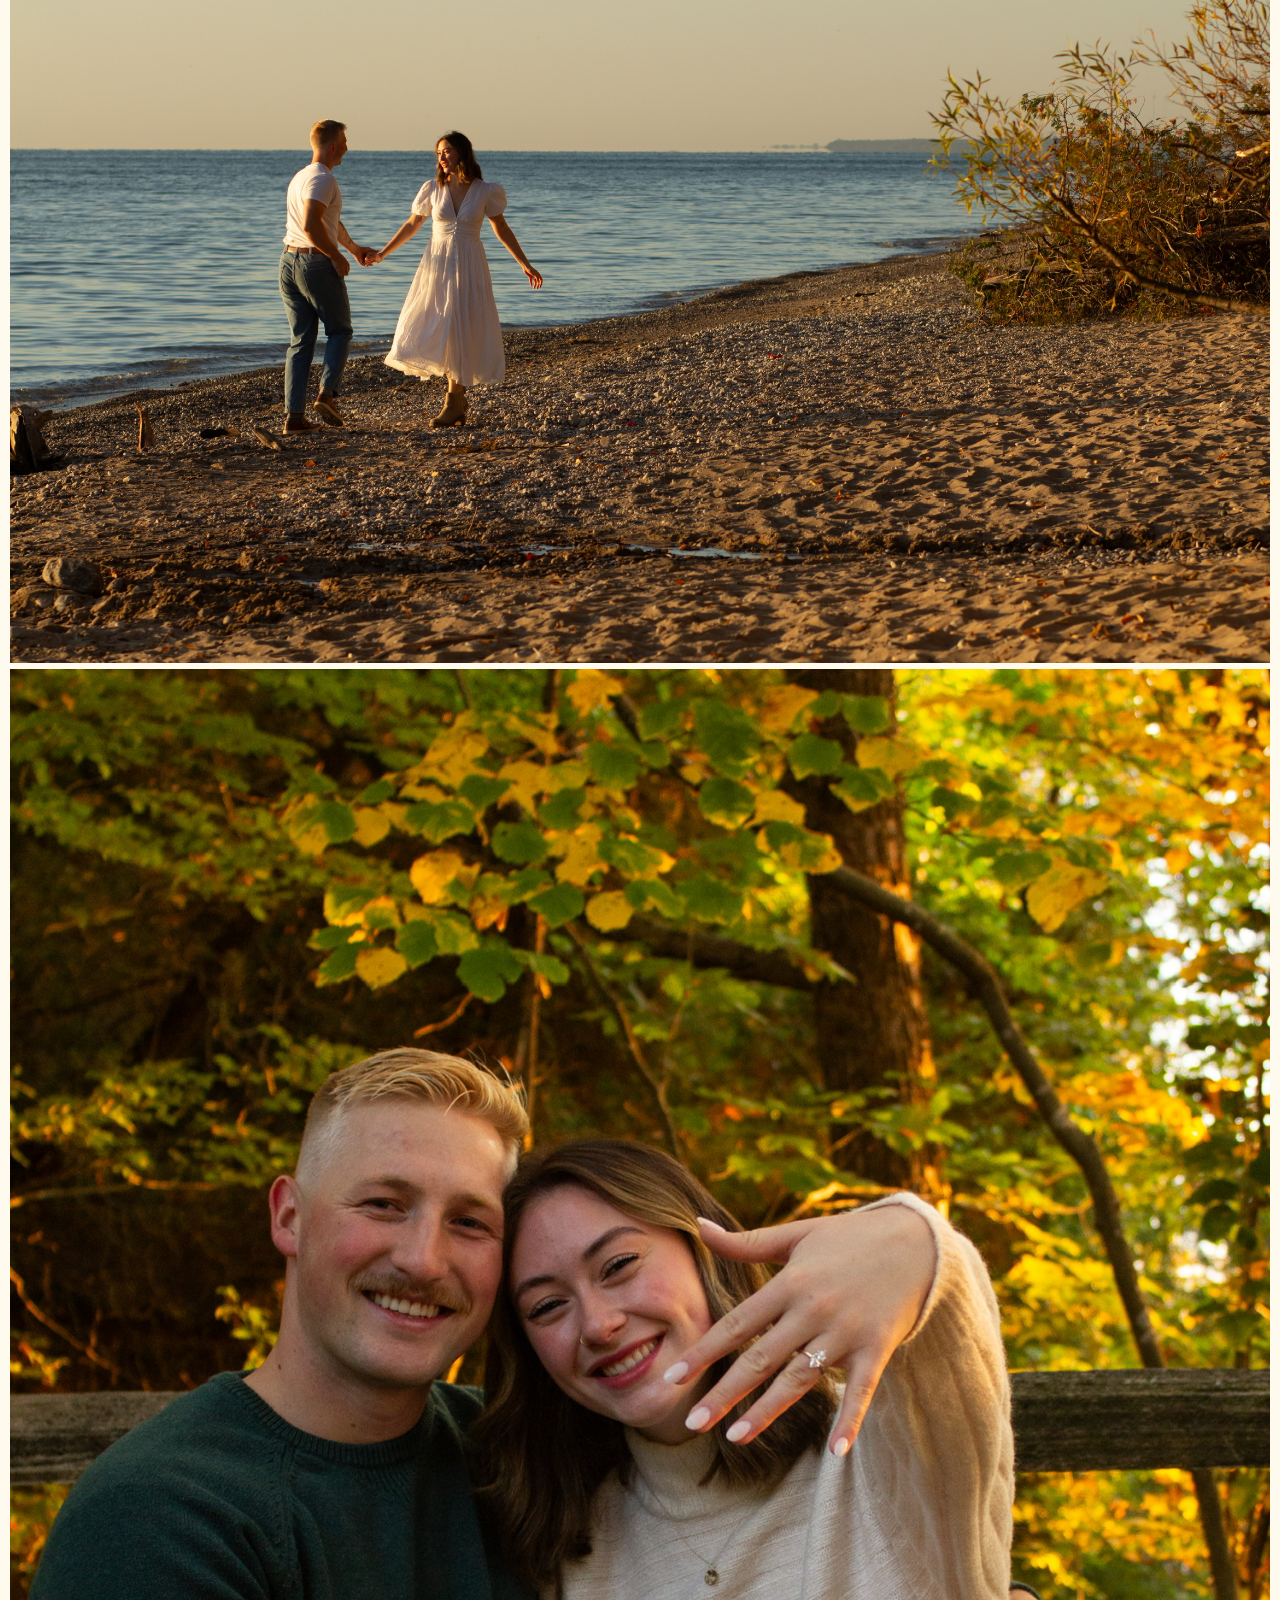
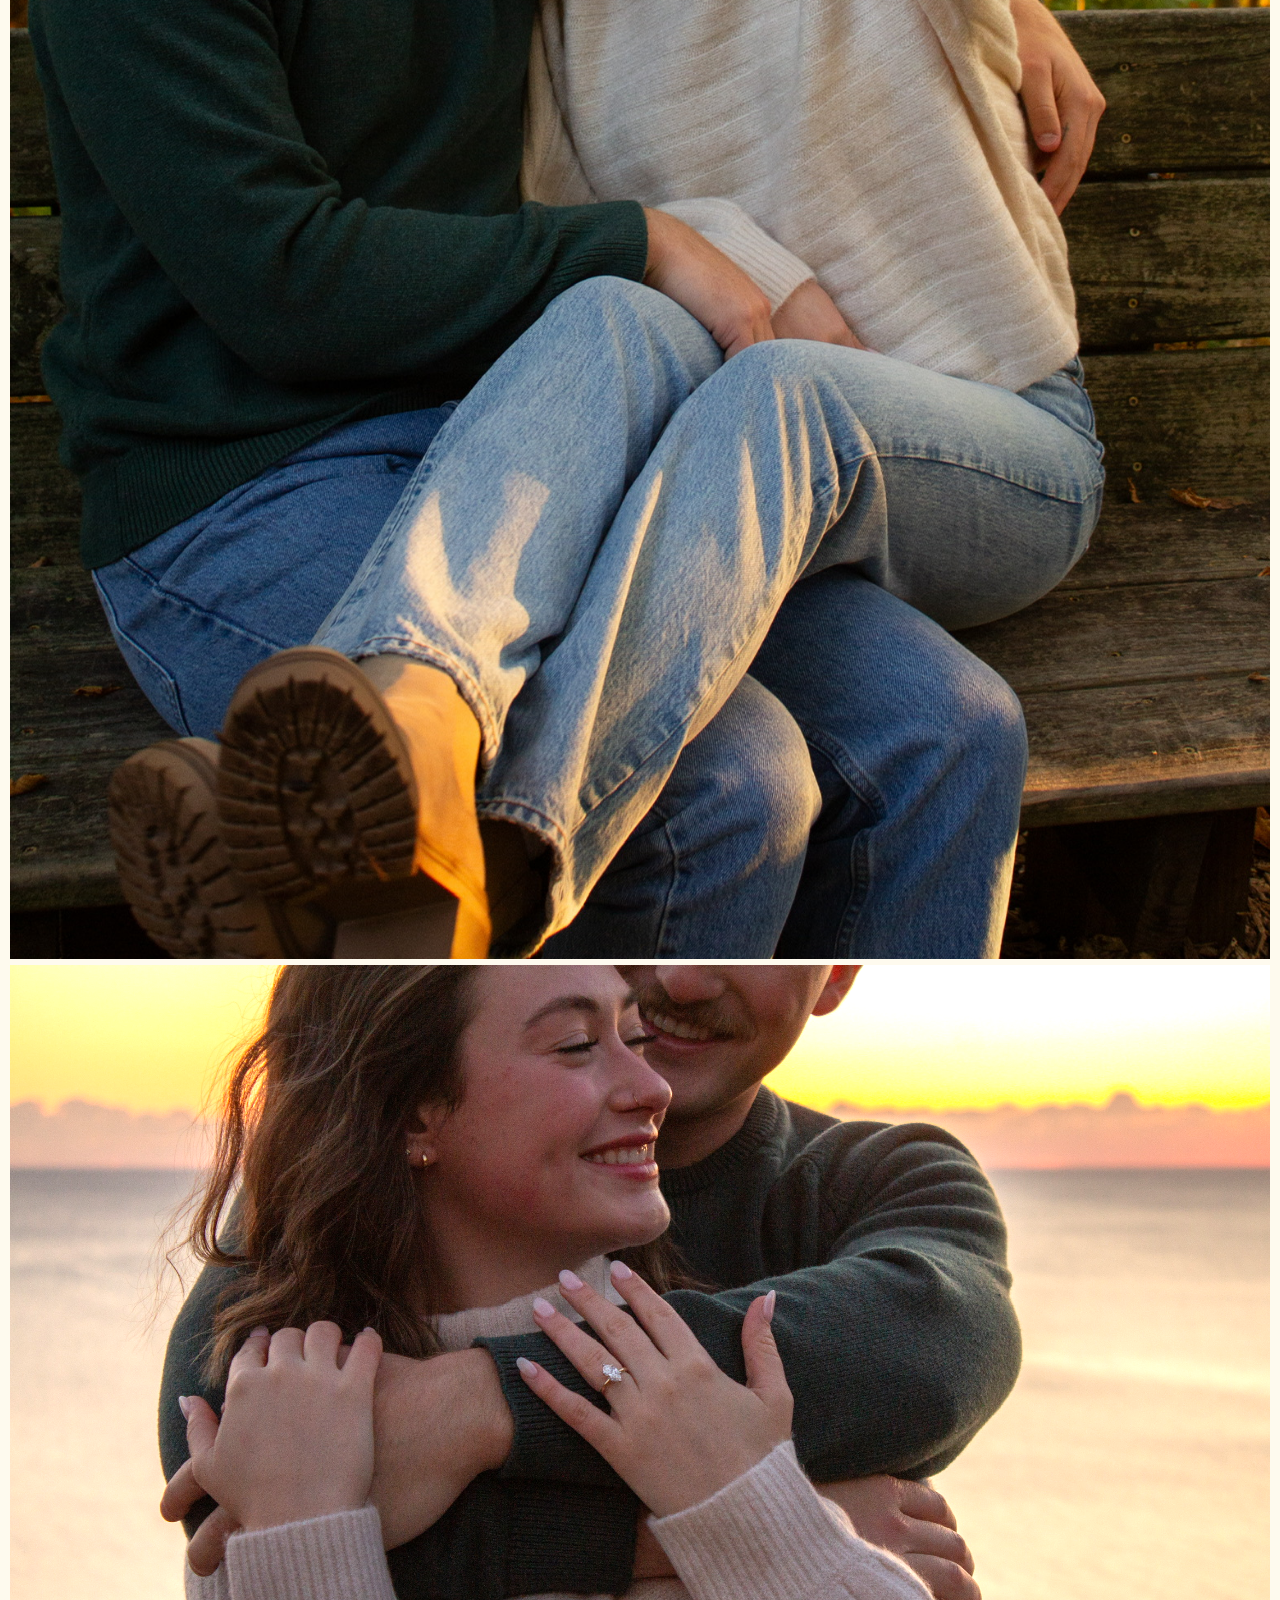
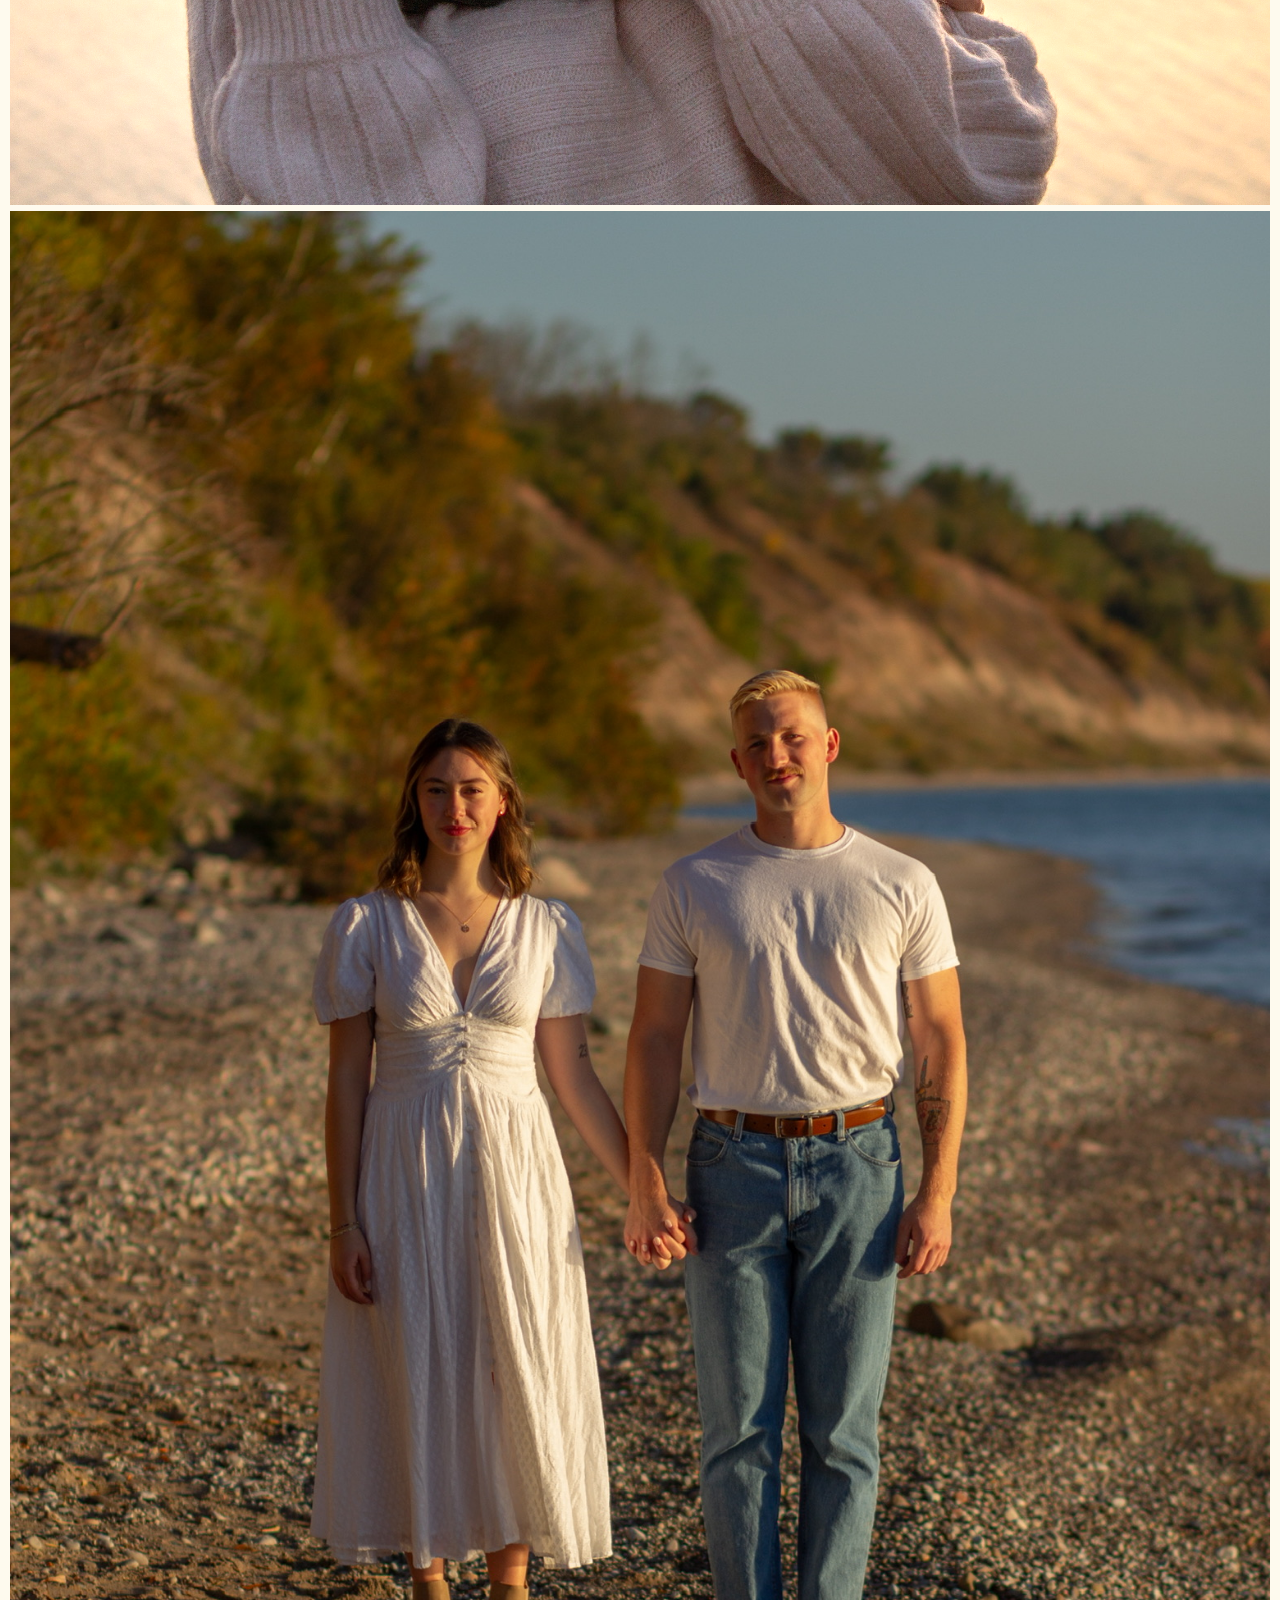
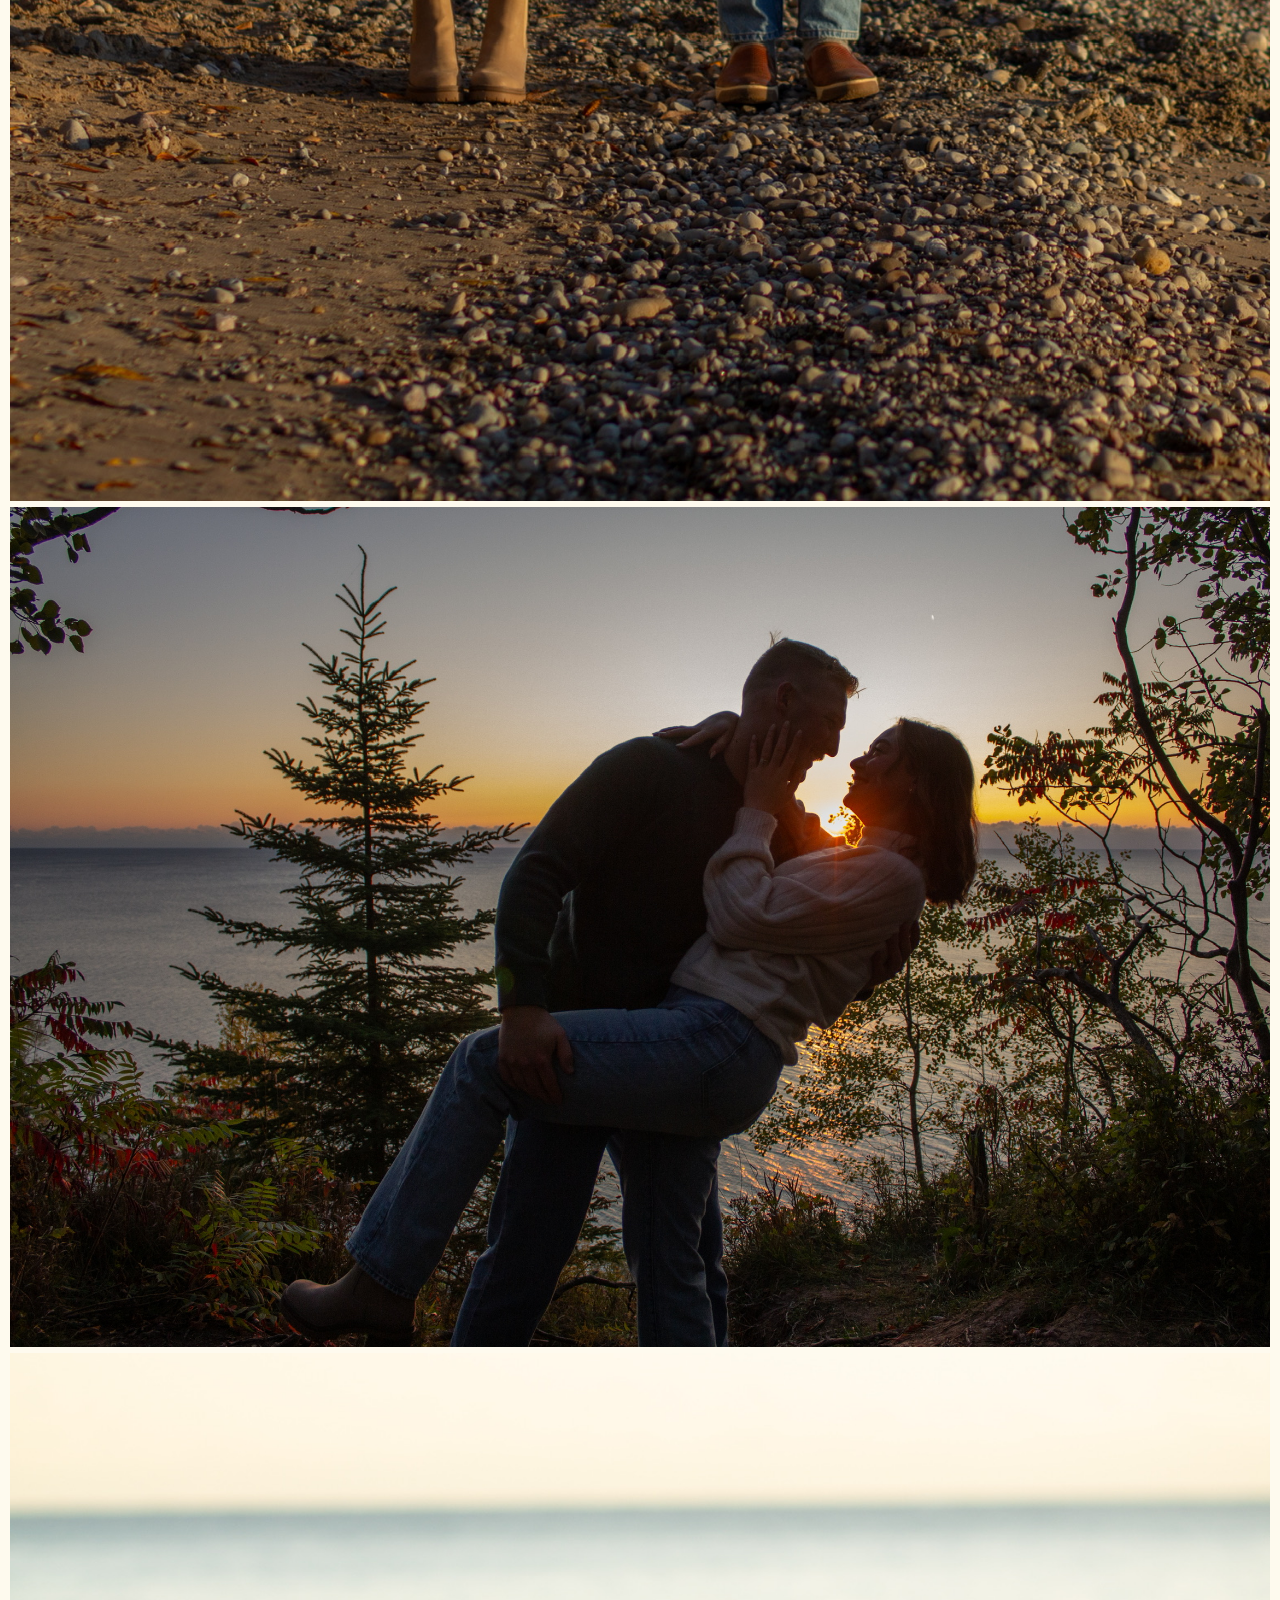
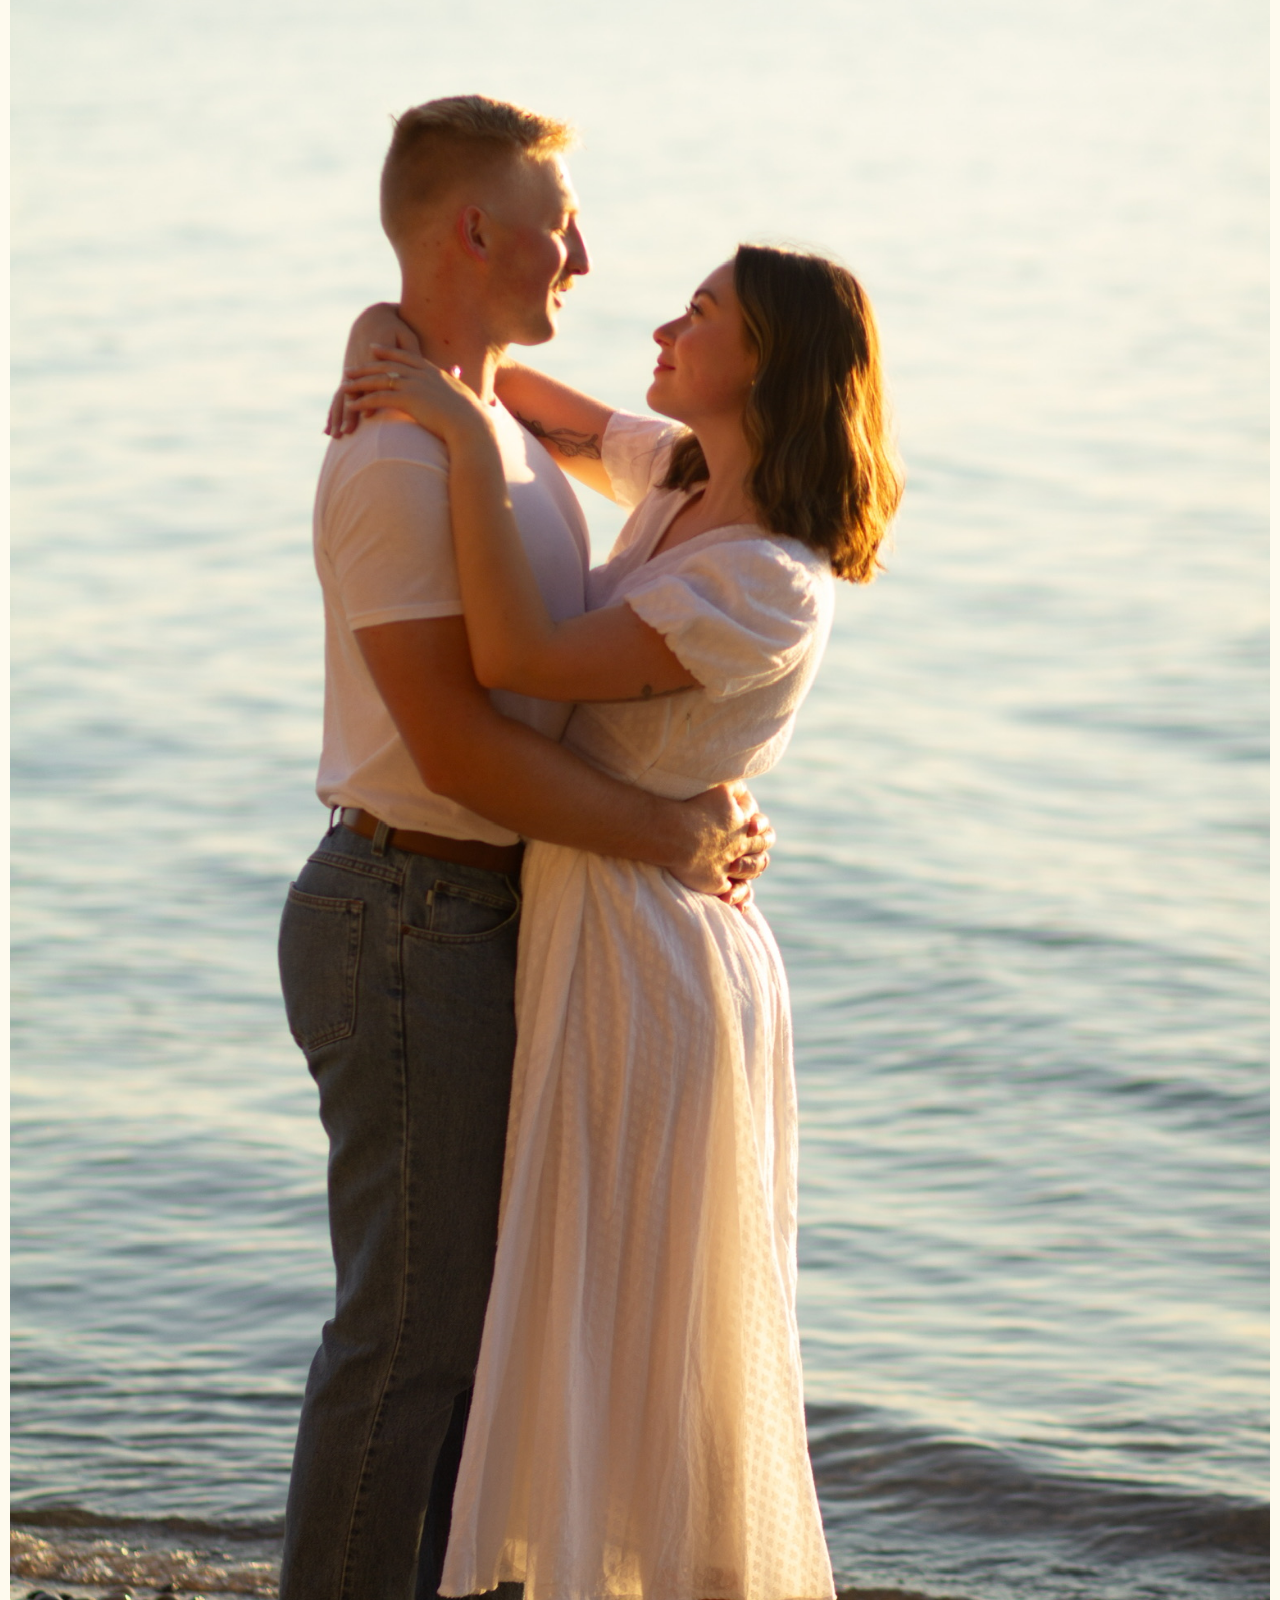
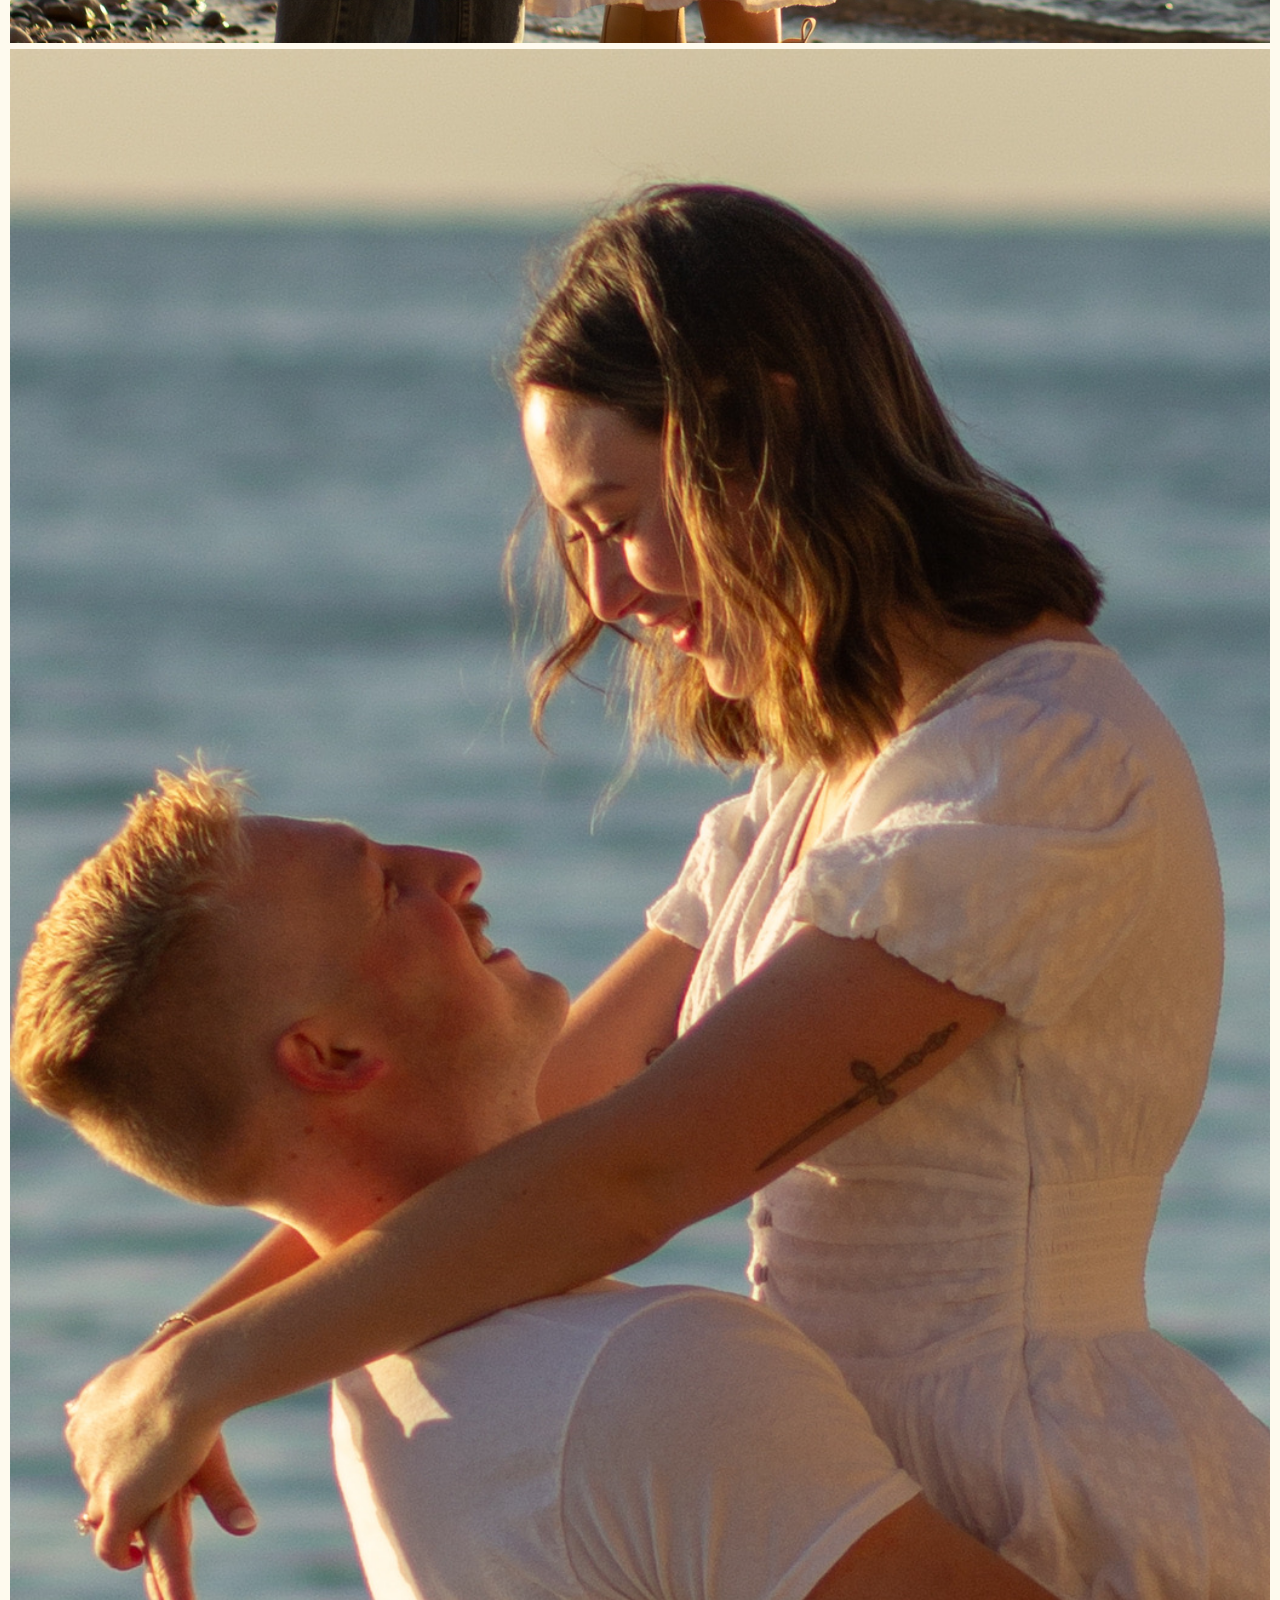
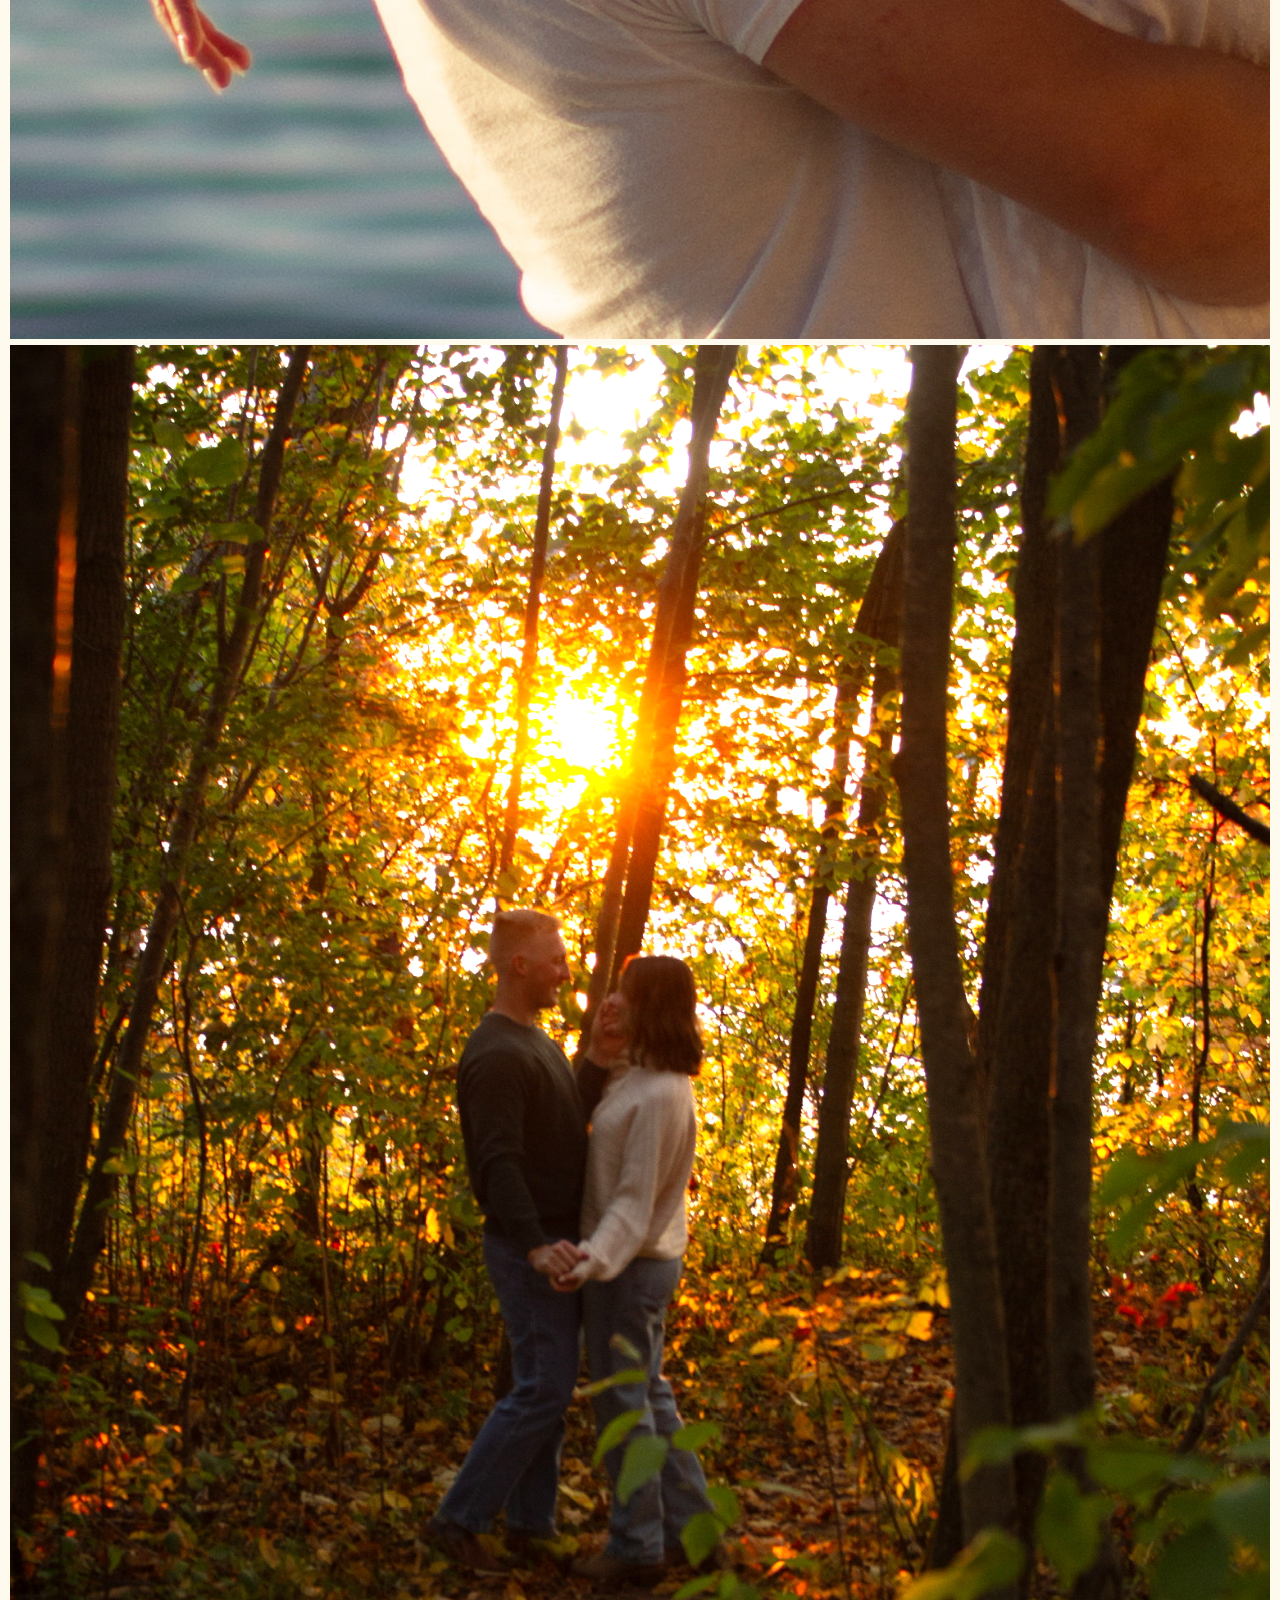
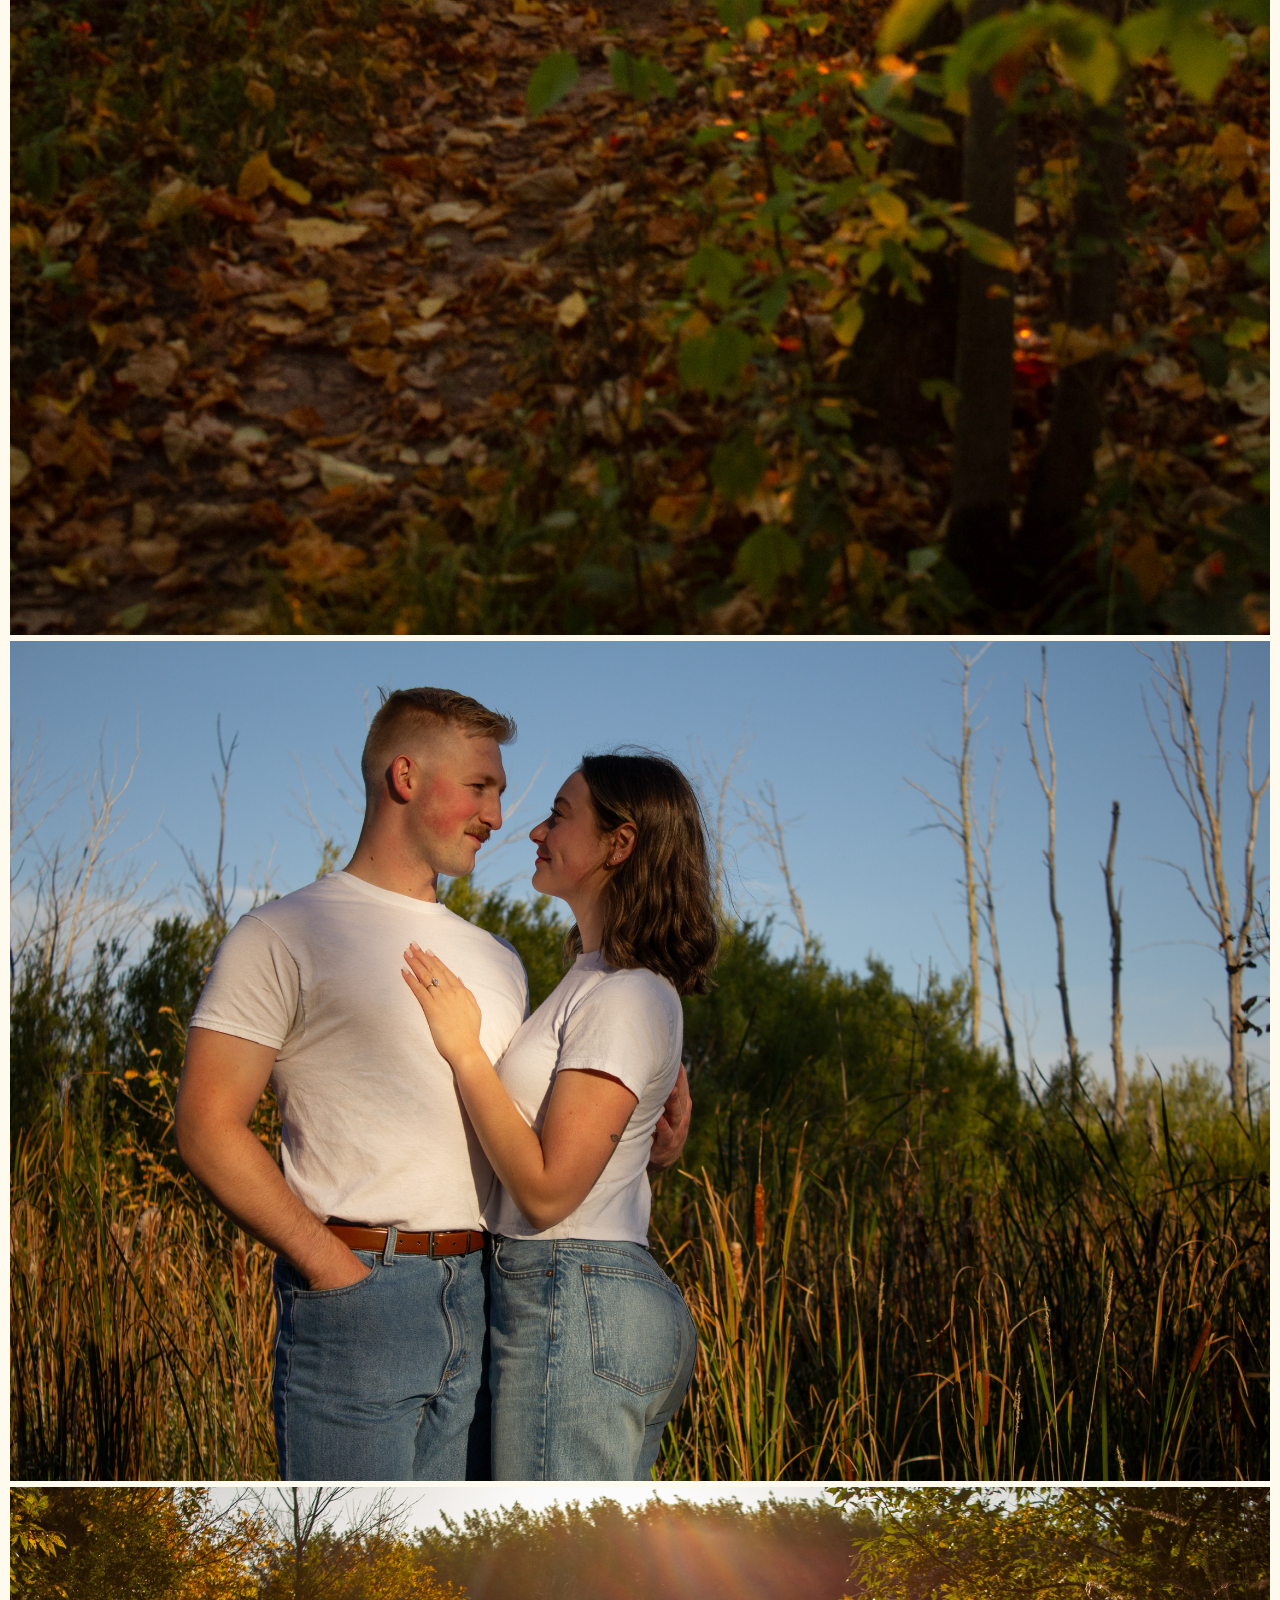
==== commit 98c67193: "More refinement" ====
--- a/index.html
+++ b/index.html
@@ -208,24 +208,9 @@
                     <td>Complementary drinks, Hors D'oeuvres, and music will be inside Murray Mansion.</td>
                 </tr>
                 <tr>
-                    <td>6:00</td>
-                    <td>Introductions</td>
-                    <td>General announcments.</td>
-                </tr>
-                <tr>
                     <td>6:30</td>
                     <td>Dinner</td>
-                    <td>Be prepared to give your best joke!</td>
-                </tr>
-                <tr>
-                    <td>7:15</td>
-                    <td>Cake Cutting Ceremony</td>
-                    <td>Gluten free dessert options will be available.</td>
-                </tr>
-                <tr>
-                    <td>7:30</td>
-                    <td>First Dances</td>
-                    <td></td>
+                    <td>Be prepared to give your <strong>best joke</strong>!</td>
                 </tr>
                 <tr>
                     <td>8:00</td>
@@ -233,13 +218,13 @@
                     <td>The DJ will accept music requests.</td>
                 </tr>
                 <tr>
-                    <td>11:00</td>
+                    <td>10:00</td>
                     <td>Bar Closes</td>
                     <td>Drink up!</td>
                 </tr>
                 <tr>
-                    <td>11:15</td>
-                    <td>Final Song</td>
+                    <td>11:00</td>
+                    <td>Final Songs</td>
                     <td></td>
                 </tr>
             </table>
@@ -307,8 +292,7 @@
         </section>
 
         <section id="rsvp">
-            <div class="form">
-                <iframe
+            <iframe
                 title="Kline Wedding RSVP"
                 onload="window.parent.scrollTo(0,0)"
                 allowtransparency="true"
@@ -316,14 +300,12 @@
                 allow="geolocation; microphone; camera"
                 src="https://form.jotform.com/233505734965059"
                 frameborder="0"
-                scrolling="no"
-                >
-              </iframe>
-            </div>
+                scrolling="no">
+            </iframe>
         </section>
 
         <footer>
-            &copy; Created by Zachariah and approved by Claire.
+            &copy; Created by Zachariah & approved by Claire.
         </footer>
     </body>
 </html>--- a/Styles/story.css
+++ b/Styles/story.css
@@ -55,11 +55,11 @@
 
     #story .story-container {
         width: 100%;
-        padding-bottom: 10px;
     }
 
     #story h2 {
         font-size: 3rem;
+        margin-bottom: 20px;
     }
 
     #story .story-container p {
--- a/Styles/info.css
+++ b/Styles/info.css
@@ -163,7 +163,7 @@
 @media (max-width: 1300px) {
     #info {
         padding: 10px;
-        padding-top: 40px;
+        padding-top: 35px;
     }
     
     #info h2 {
@@ -177,22 +177,7 @@
         padding-top: 30px;
     }
 
-    #info .location-name {
-        display: block;
-        text-align: center;
-        font-size: 1rem;
-        padding-block: 10px;
-    }
-
-    #info .large-screen {
-        display: none;
-    }
-    
-    #info .small-screen {
-        display: block;
-    }
-
-    /* -------------------------- Dress Code -------------------------- */
+    /* -------------------------- Color Code -------------------------- */
 
     #info .color-container {
         margin: 0;
@@ -207,8 +192,9 @@
 
     #info .location-container {
         display: block;
-        margin: 0;
         flex-wrap: unset;
+        margin: 0;
+        margin-top: 15px;
     }
 
     #info .location-container p {
@@ -225,6 +211,26 @@
         height: 300px;
     }
 
+    /* -------------------------- Lodging -------------------------- */
+
+    #info .lodging-container {
+        margin: 0;
+    }
+
+    #info .lodge-quadrant {
+        font-size: 1rem;
+        padding: 0;
+    }
+
+    #info .hotels-button {
+        font-size: 1rem;
+    }
+
+    #info .note {
+        margin: 0;
+        margin-block: 10px;
+    }
+
     /* -------------------------- Itinerary -------------------------- */
 
     #info table {
@@ -236,25 +242,4 @@
         font-size: 1rem;
         padding: 5px;
     }
-
-    /* -------------------------- Lodging -------------------------- */
-
-    #info .lodging-container {
-        margin: 0;
-    }
-
-    #info .lodge-quadrant {
-        font-size: 1rem;
-        padding: 0;
-        padding-top: 10px;
-    }
-
-    #info .hotels-button {
-        font-size: 1rem;
-    }
-
-    #info .note {
-        margin: 0;
-        margin-block: 10px;
-    }
 }--- a/Styles/gallery.css
+++ b/Styles/gallery.css
@@ -37,7 +37,7 @@
     text-align: center;
     color: #5c5442;
     margin: 0;
-    margin-bottom: 10px;
+    margin-block: 10px;
 }
 
 #gallery .gallery-button-container {
--- a/Styles/registry.css
+++ b/Styles/registry.css
@@ -16,7 +16,10 @@
 }
 
 #registry .registry-container {
-    margin: auto;
+    display: flex;
+    flex-direction: column;
+    justify-content: center;
+    align-items: center;
 }
 
 #registry .registry-container p {
@@ -29,7 +32,6 @@
     background-color: #fff;
     width: 50%;
     padding: 20px;
-    margin: 0 auto;
     margin-block: 40px;
 }
 
--- a/Styles/rsvp.css
+++ b/Styles/rsvp.css
@@ -1,30 +1,19 @@
 #rsvp {
     display: flex;
-    flex-direction: column;
-    align-items: center;
-}
-
-#rsvp .form {
-    position: relative;
-    overflow: hidden;
-    flex: 1;
-    width: 100%;
 }
 
 #rsvp iframe {
+    z-index: 100;
     position: relative;
-    z-index: 100;
-    min-width: 100%;
-    max-width: 100%;
-    height: 520px;
+    overflow: hidden;
+    width: 100%;
+    height: 600px;
     border: none;
 }
 
-/* -------------------------- Smaller devices -------------------------- */
-
 @media (max-width: 1300px) {
-    #rsvp {
-        padding: 0;
+    #rsvp iframe {
+        height: 520px;
         padding-top: 20px;
     }
 }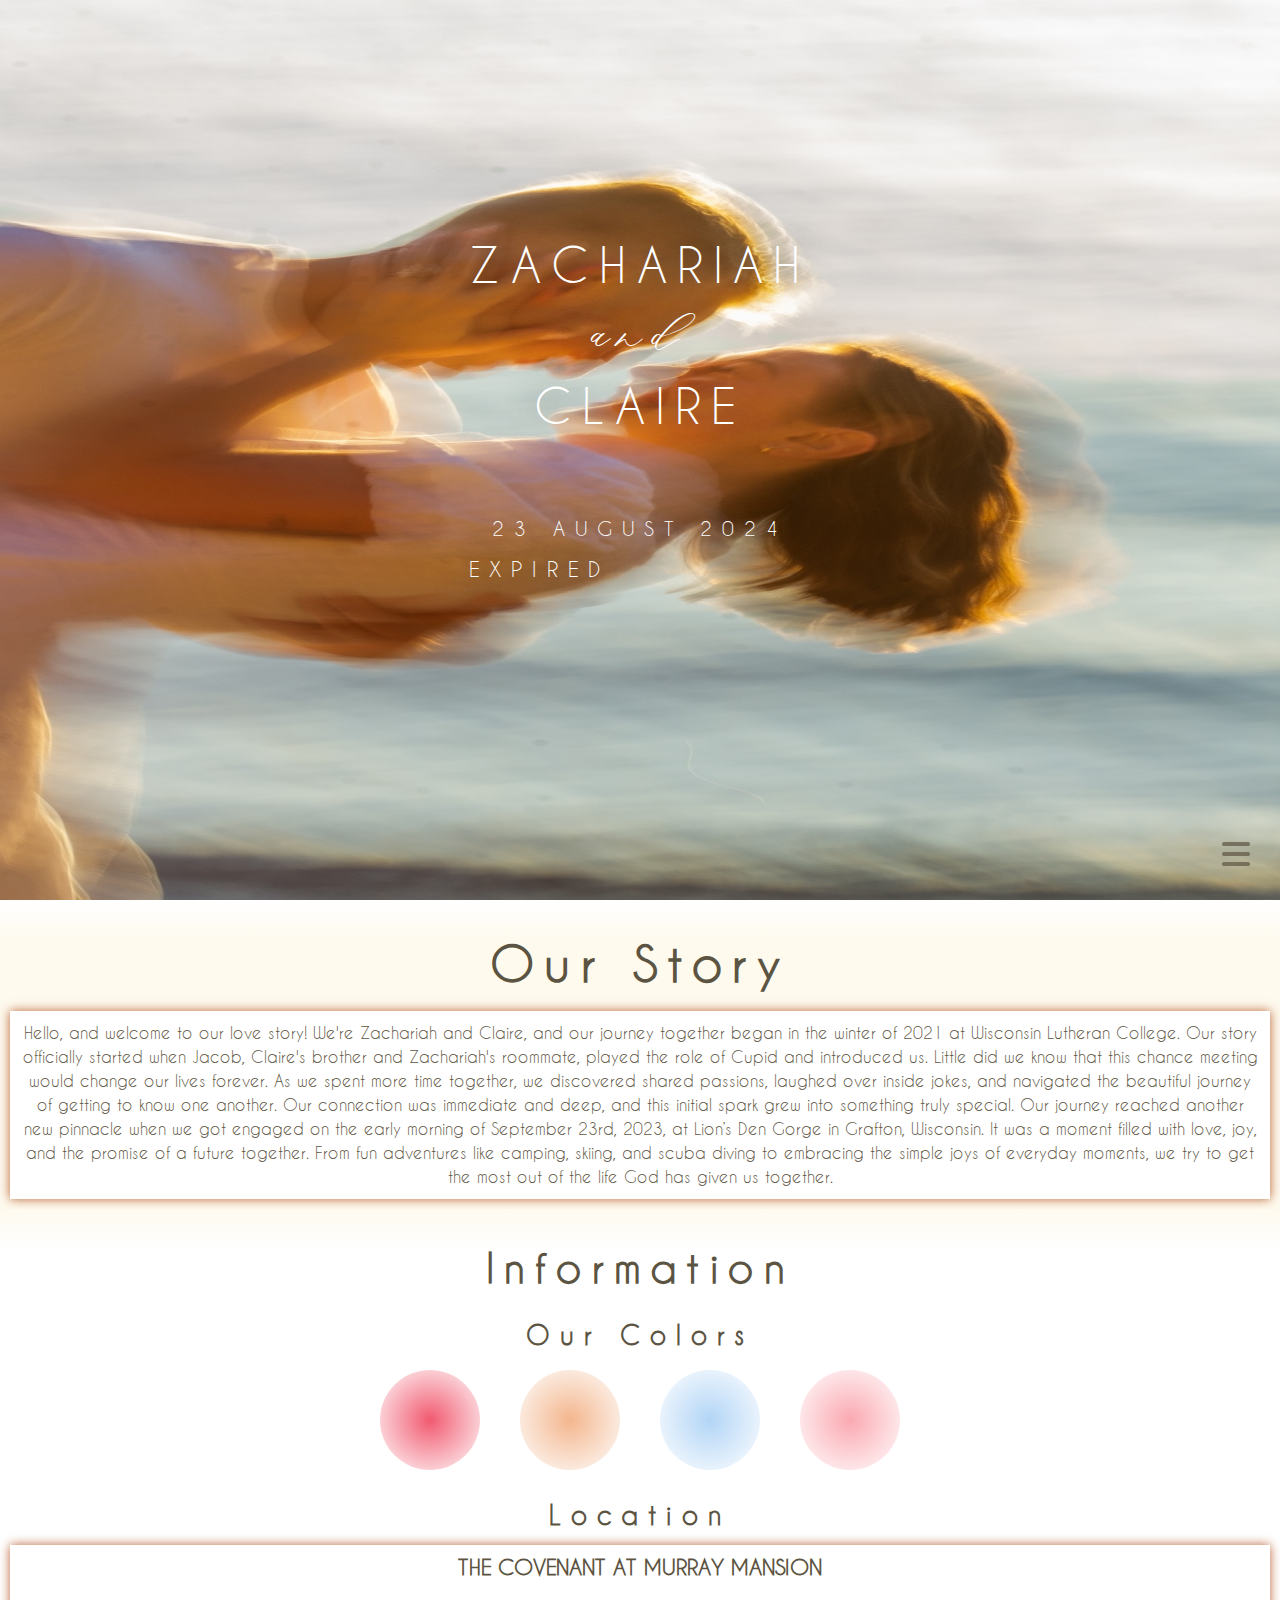
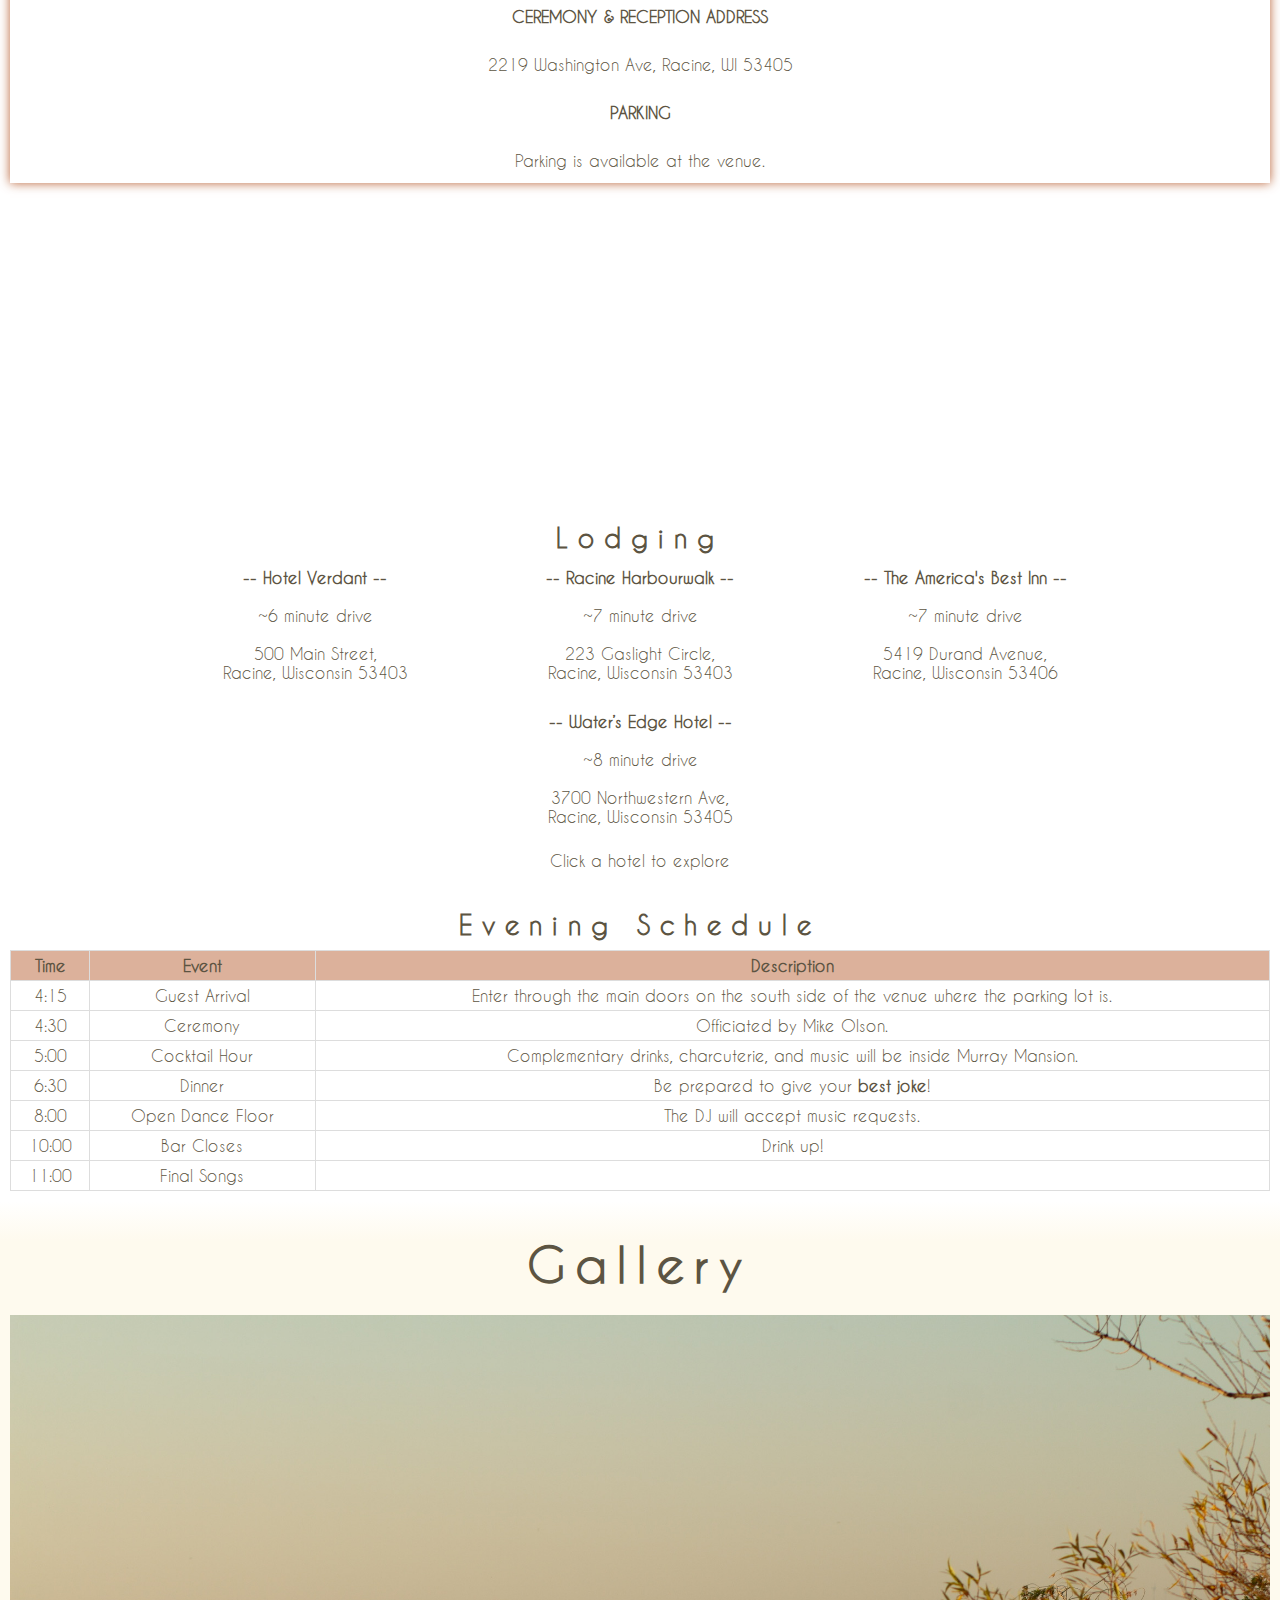
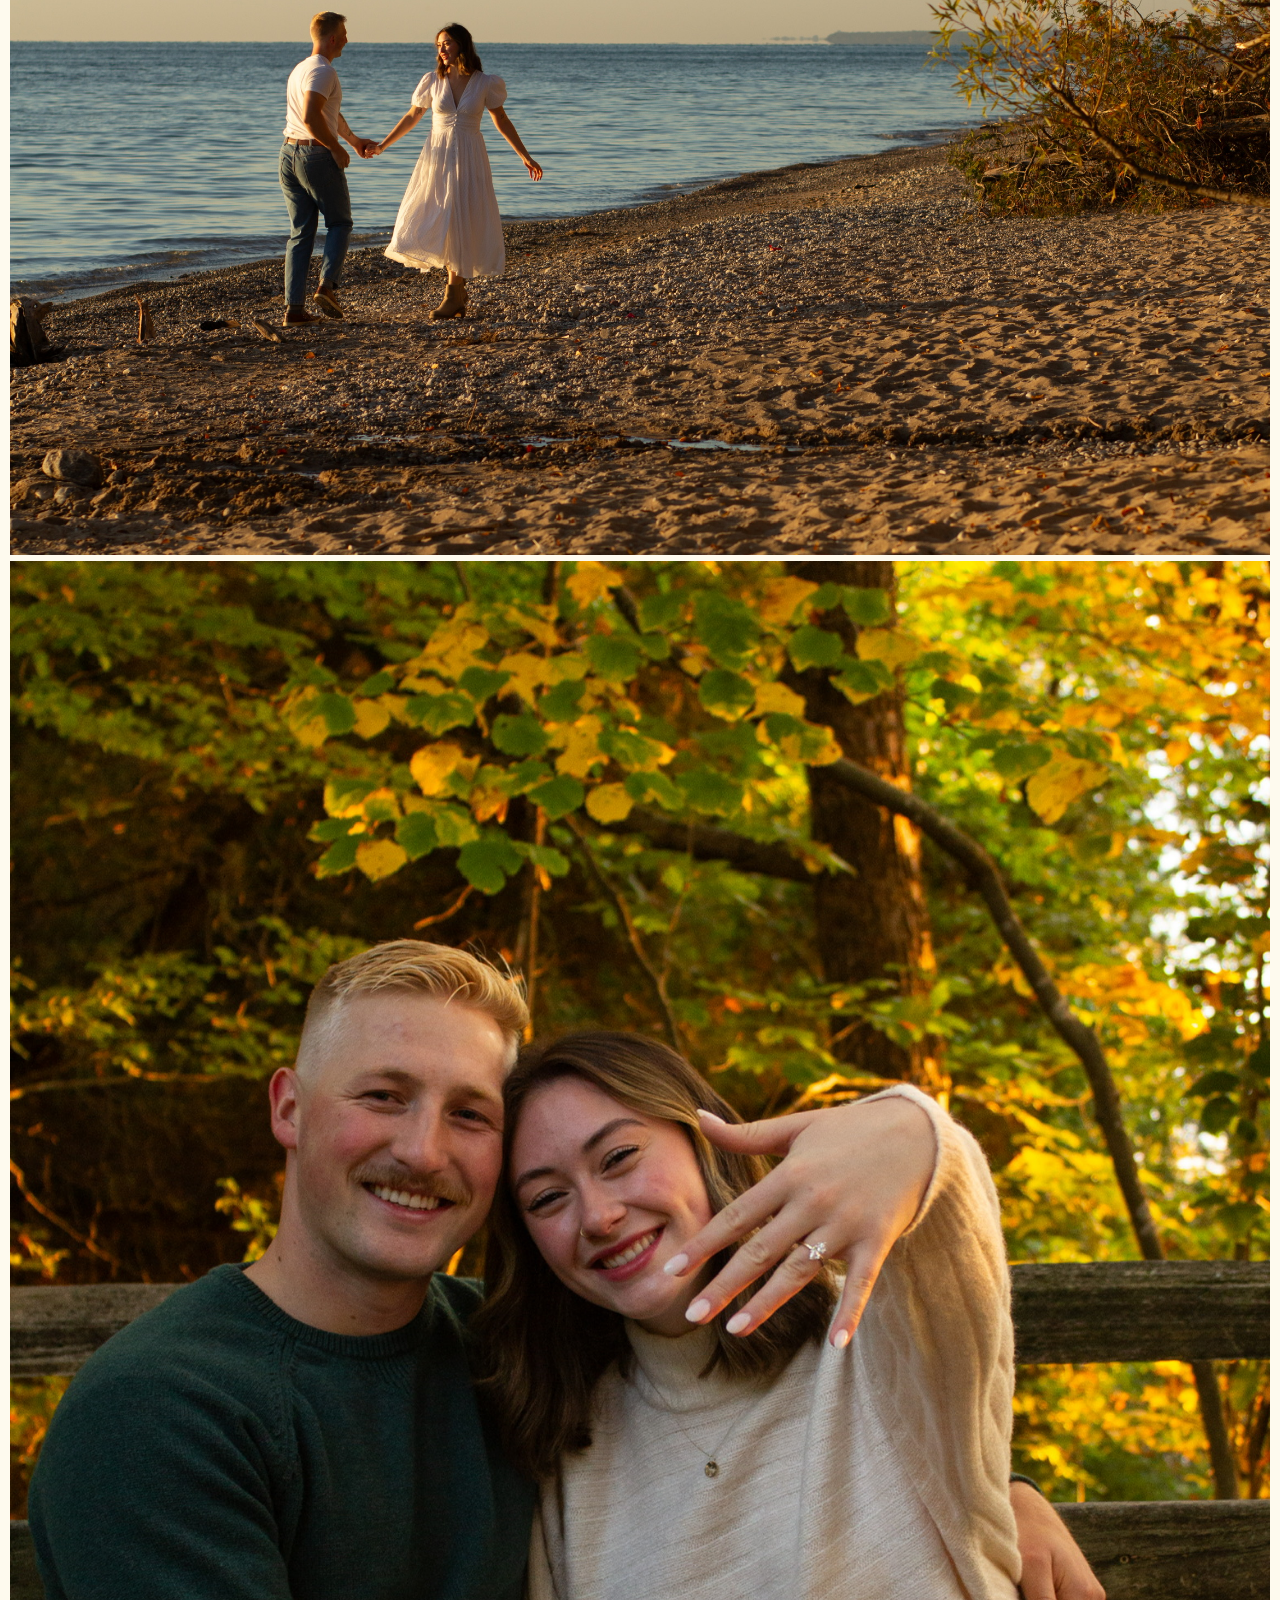
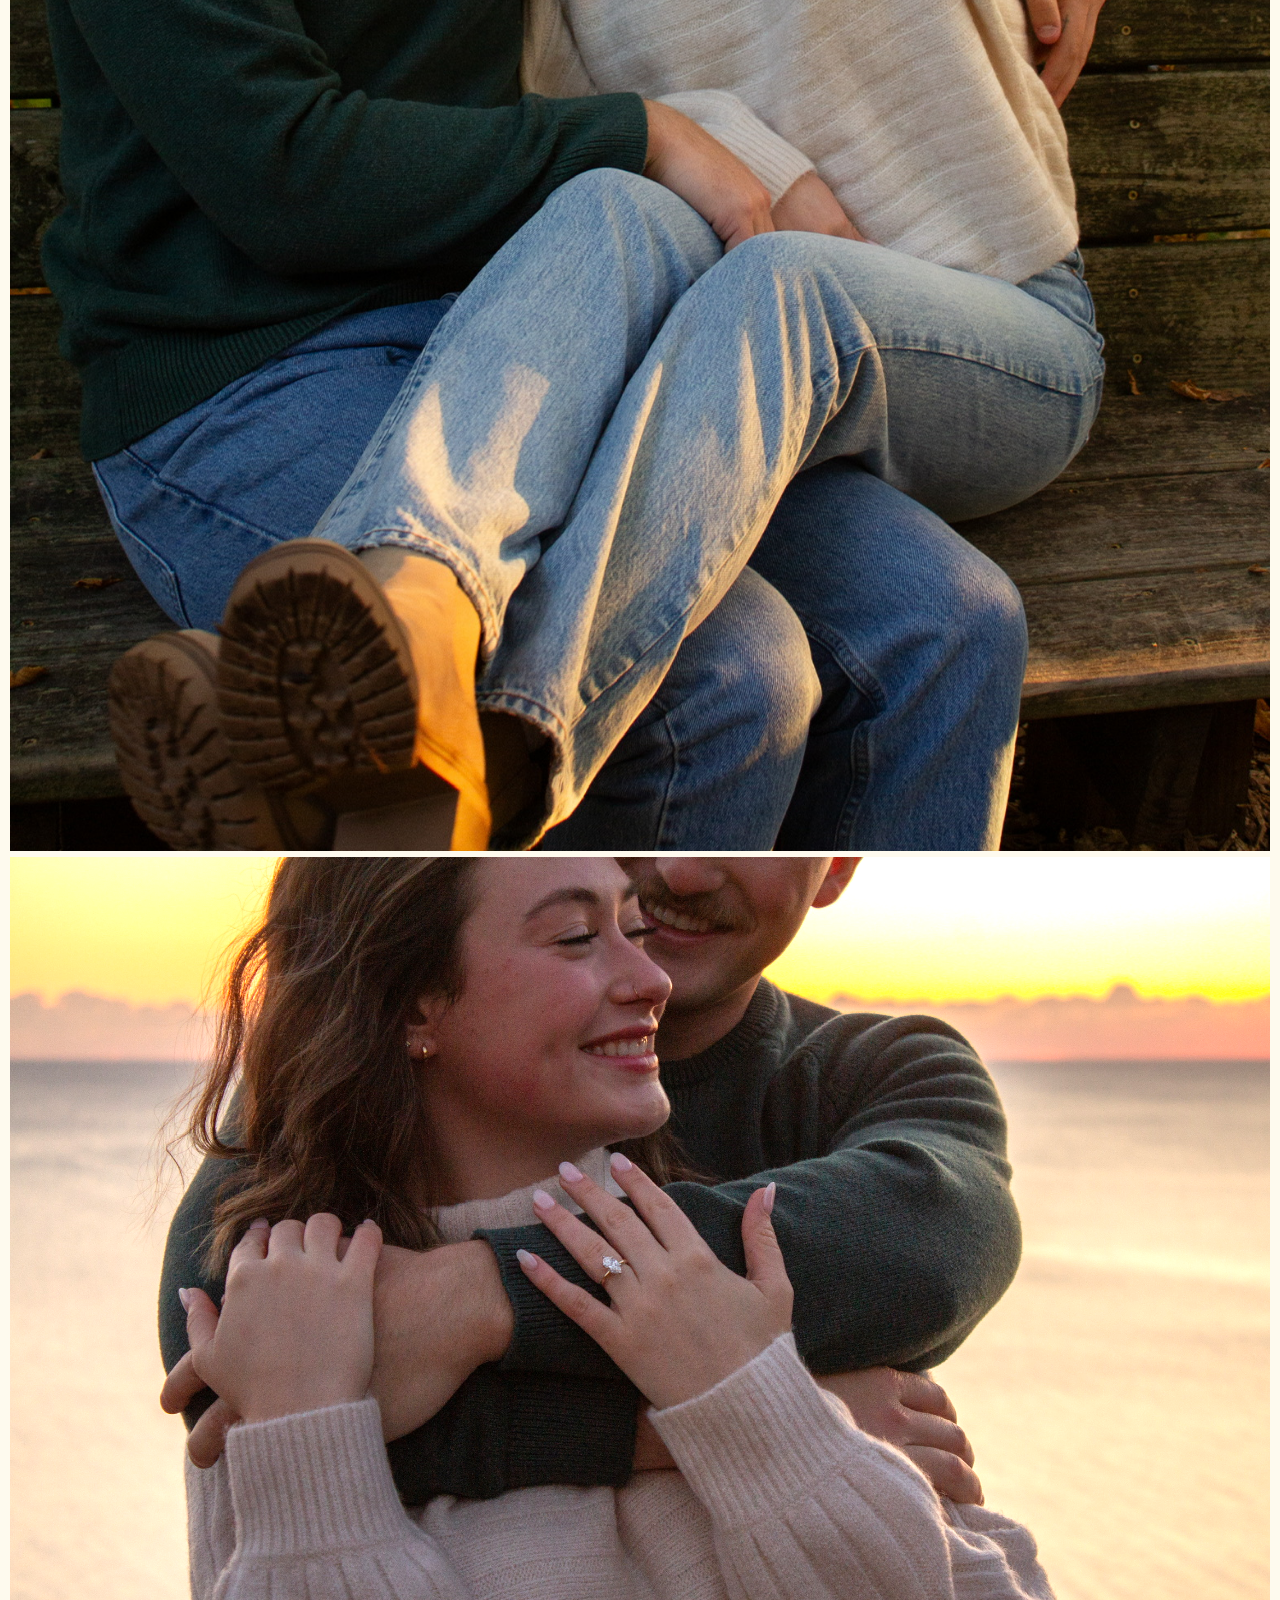
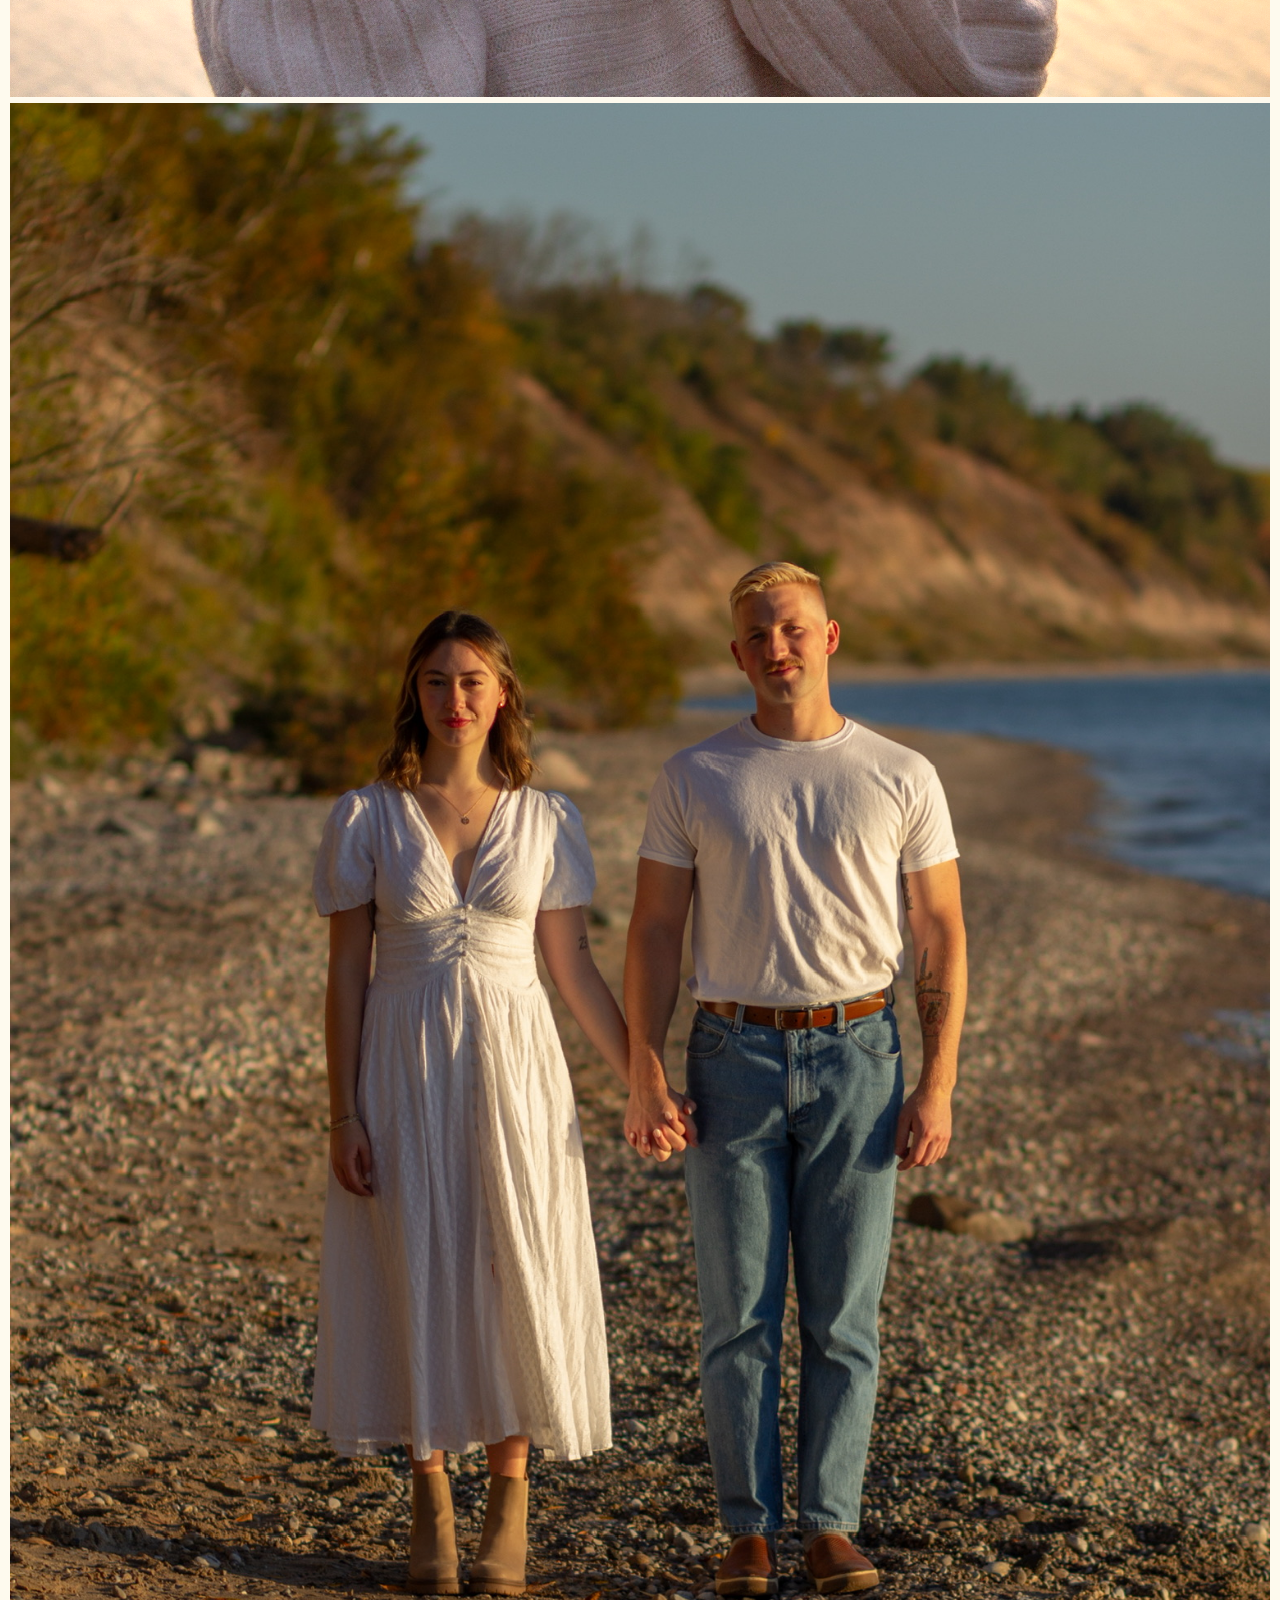
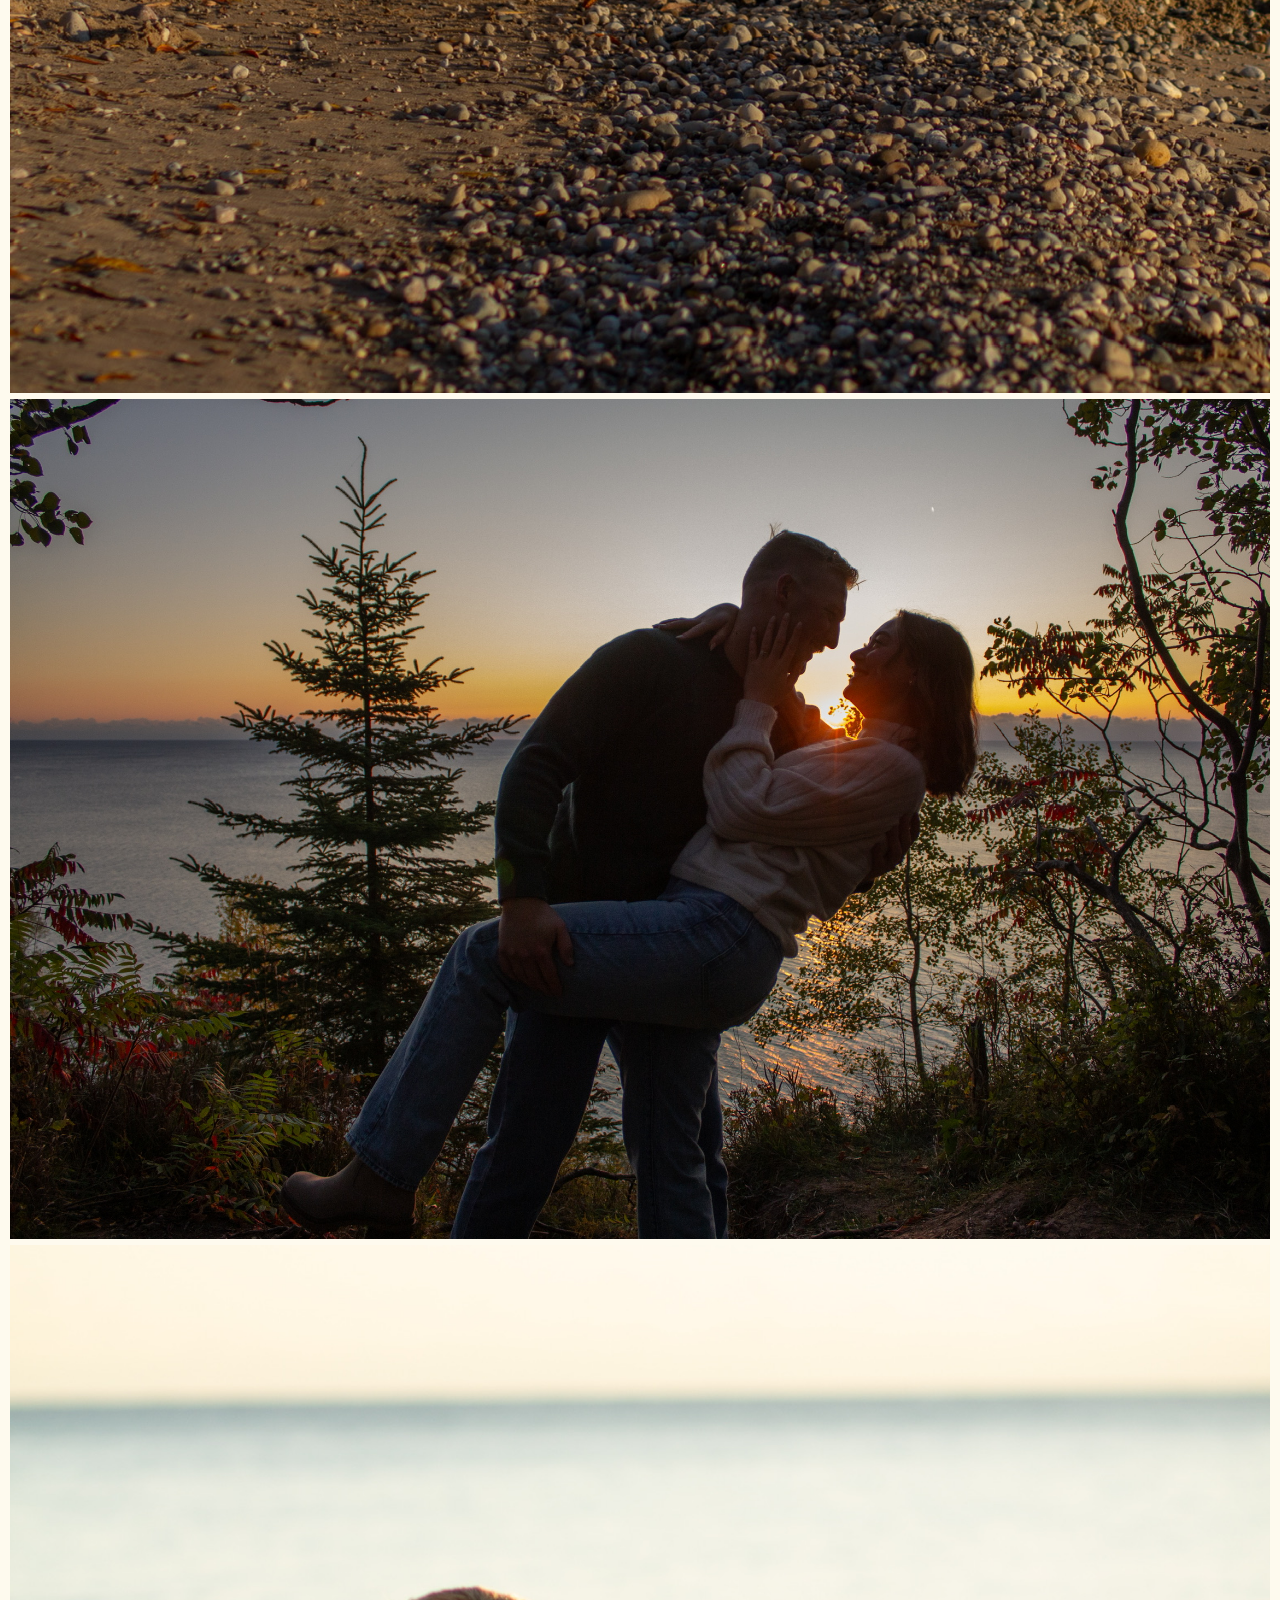
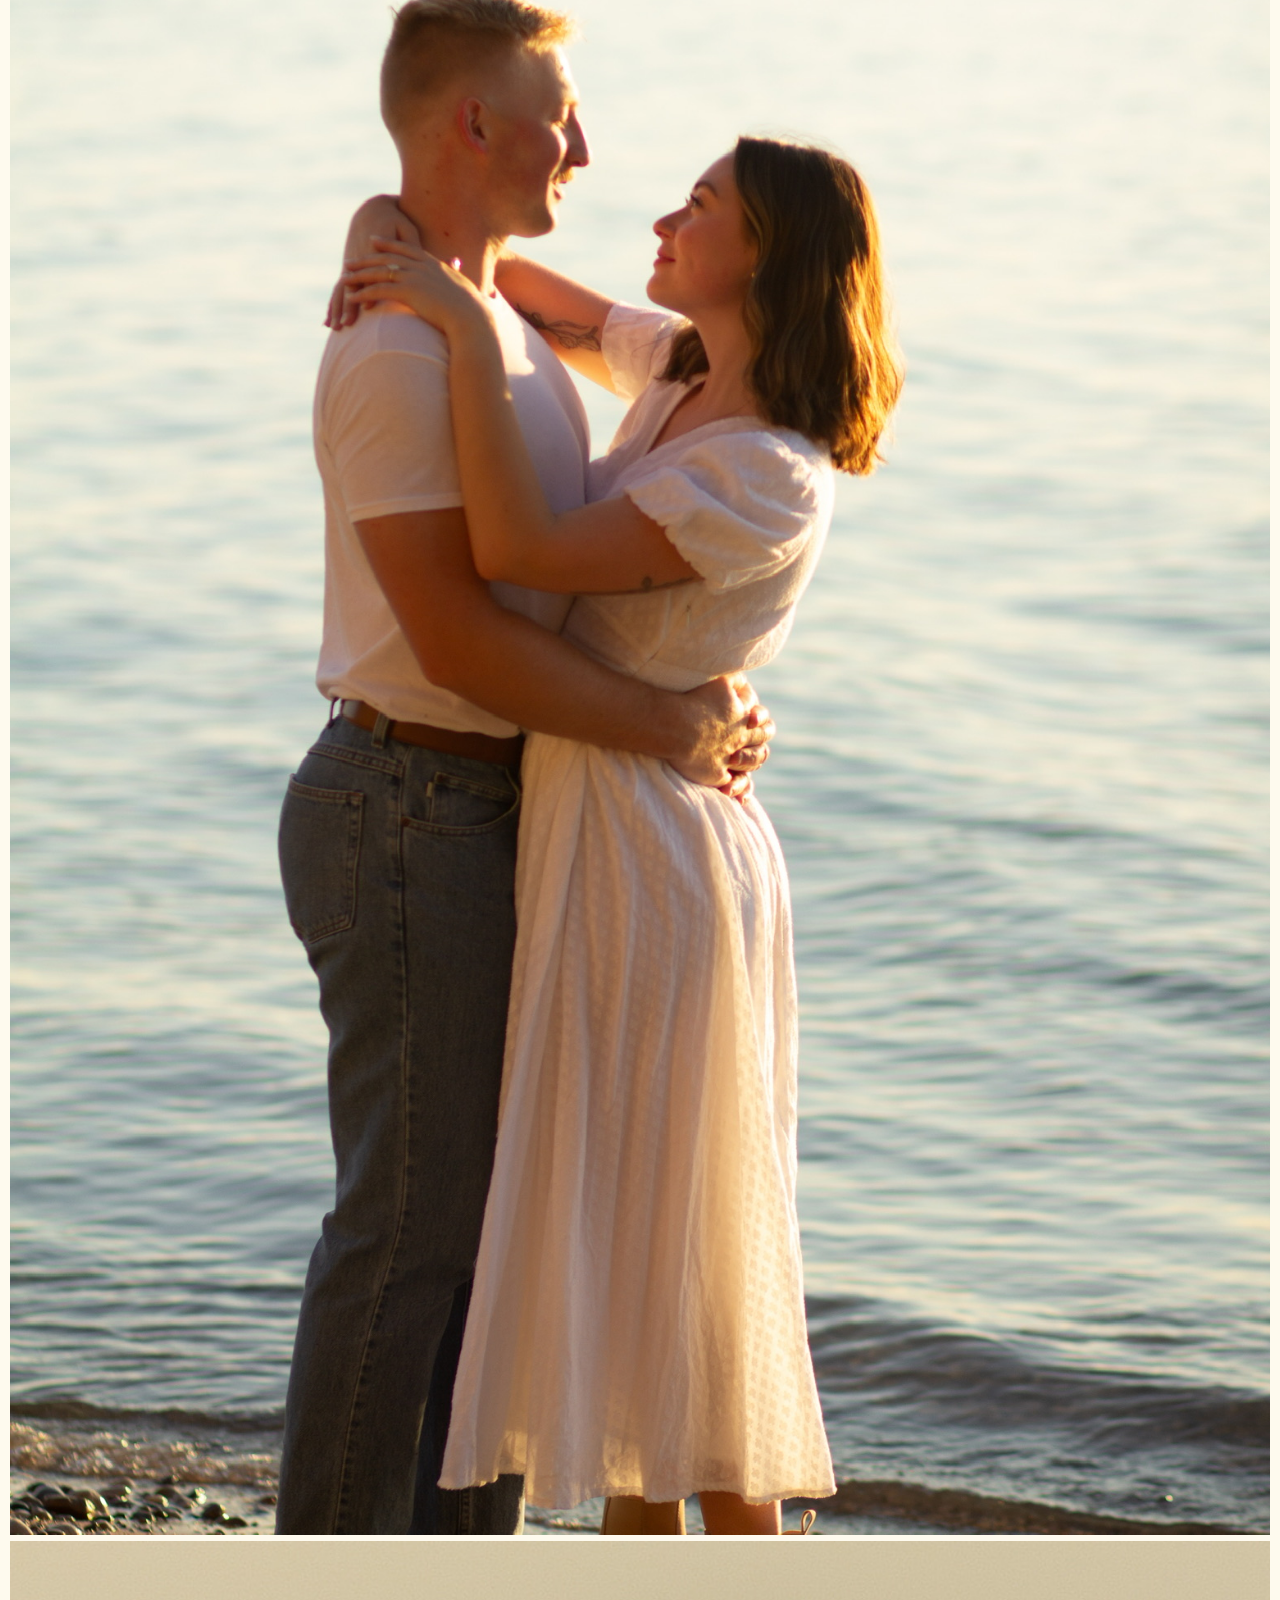
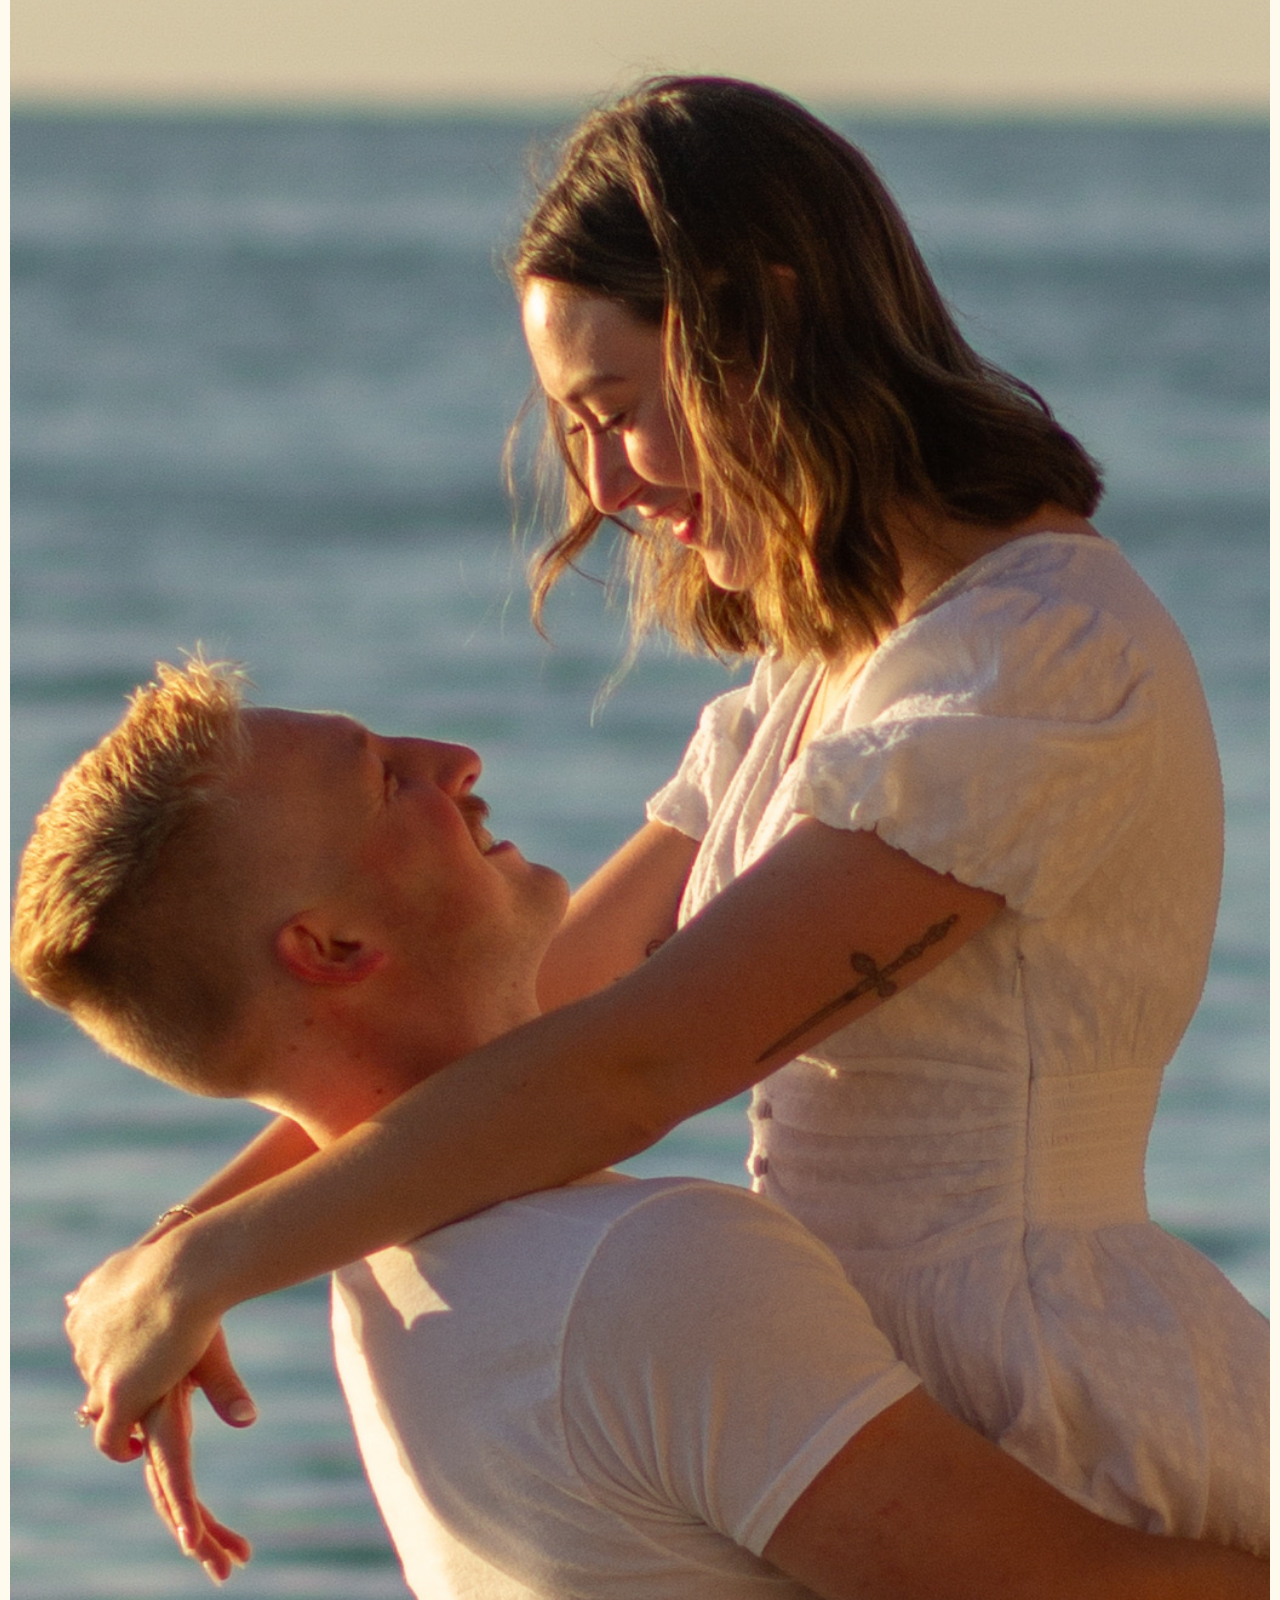
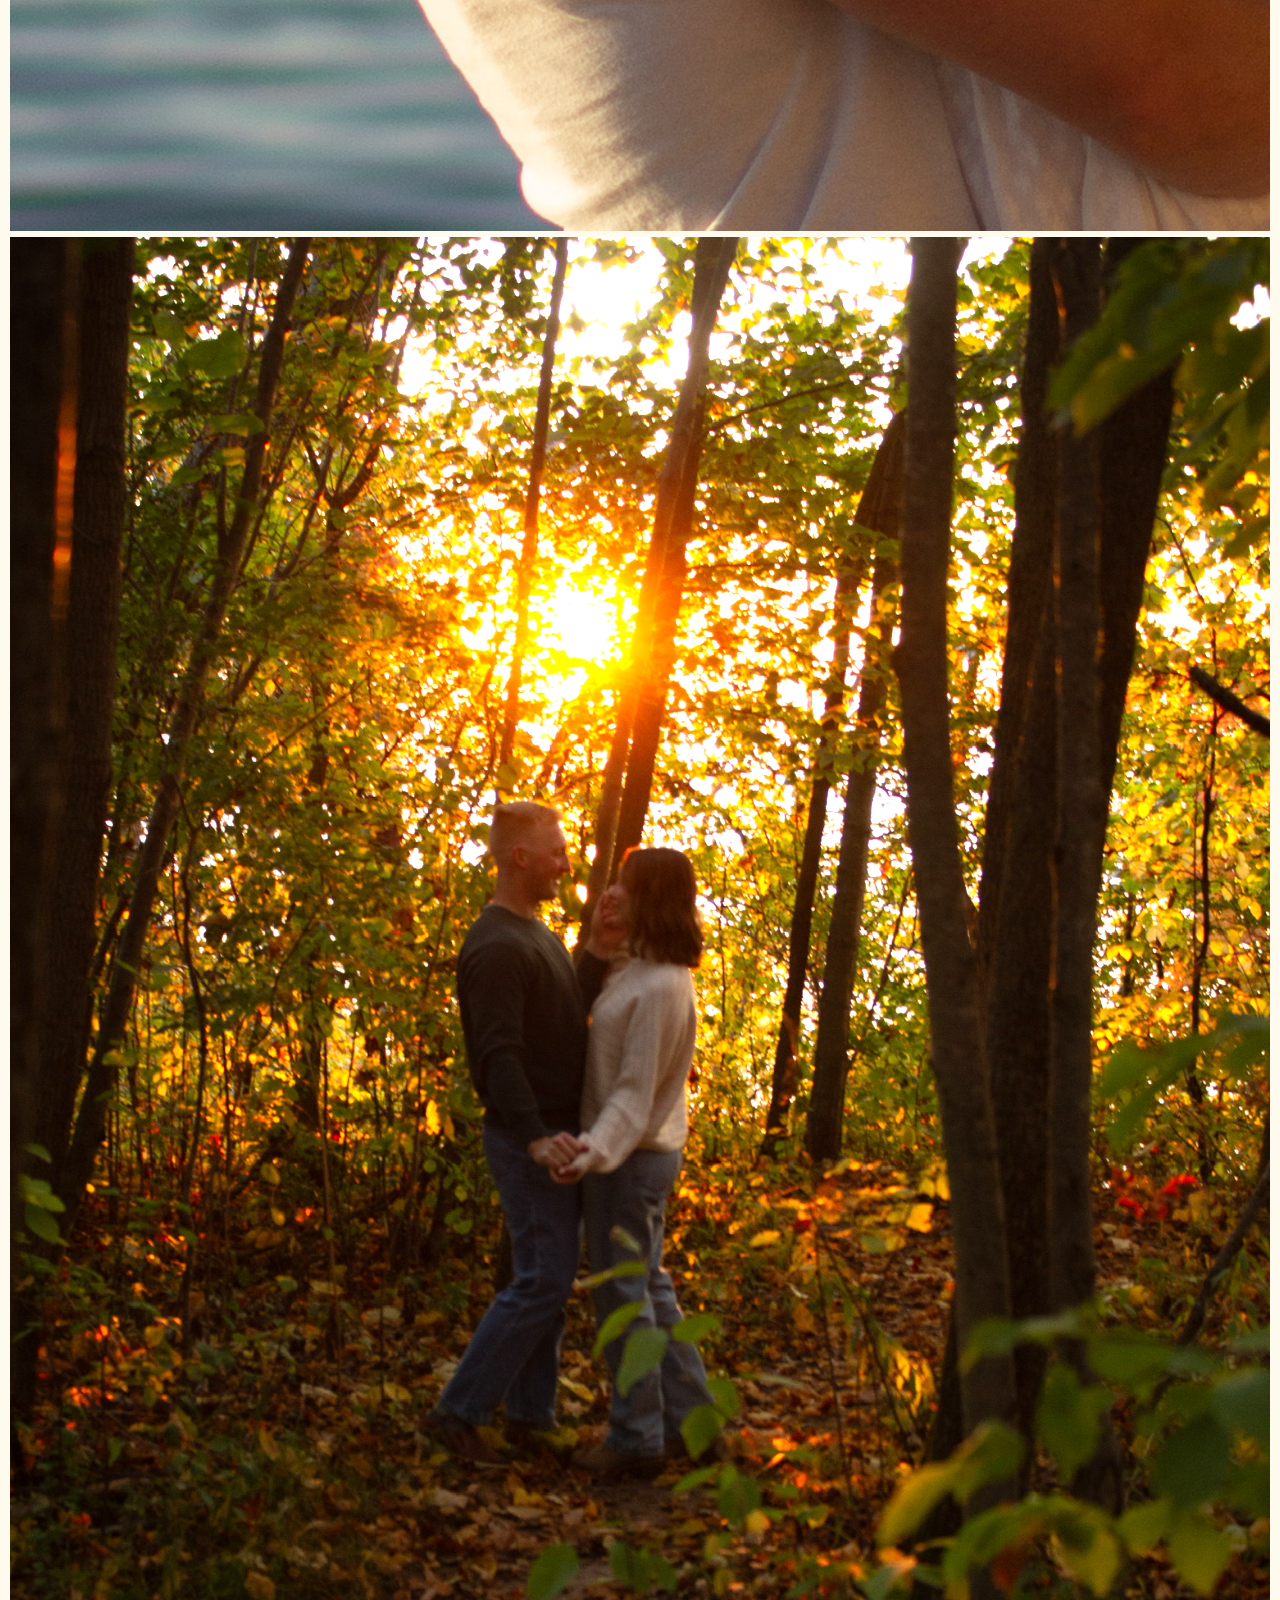
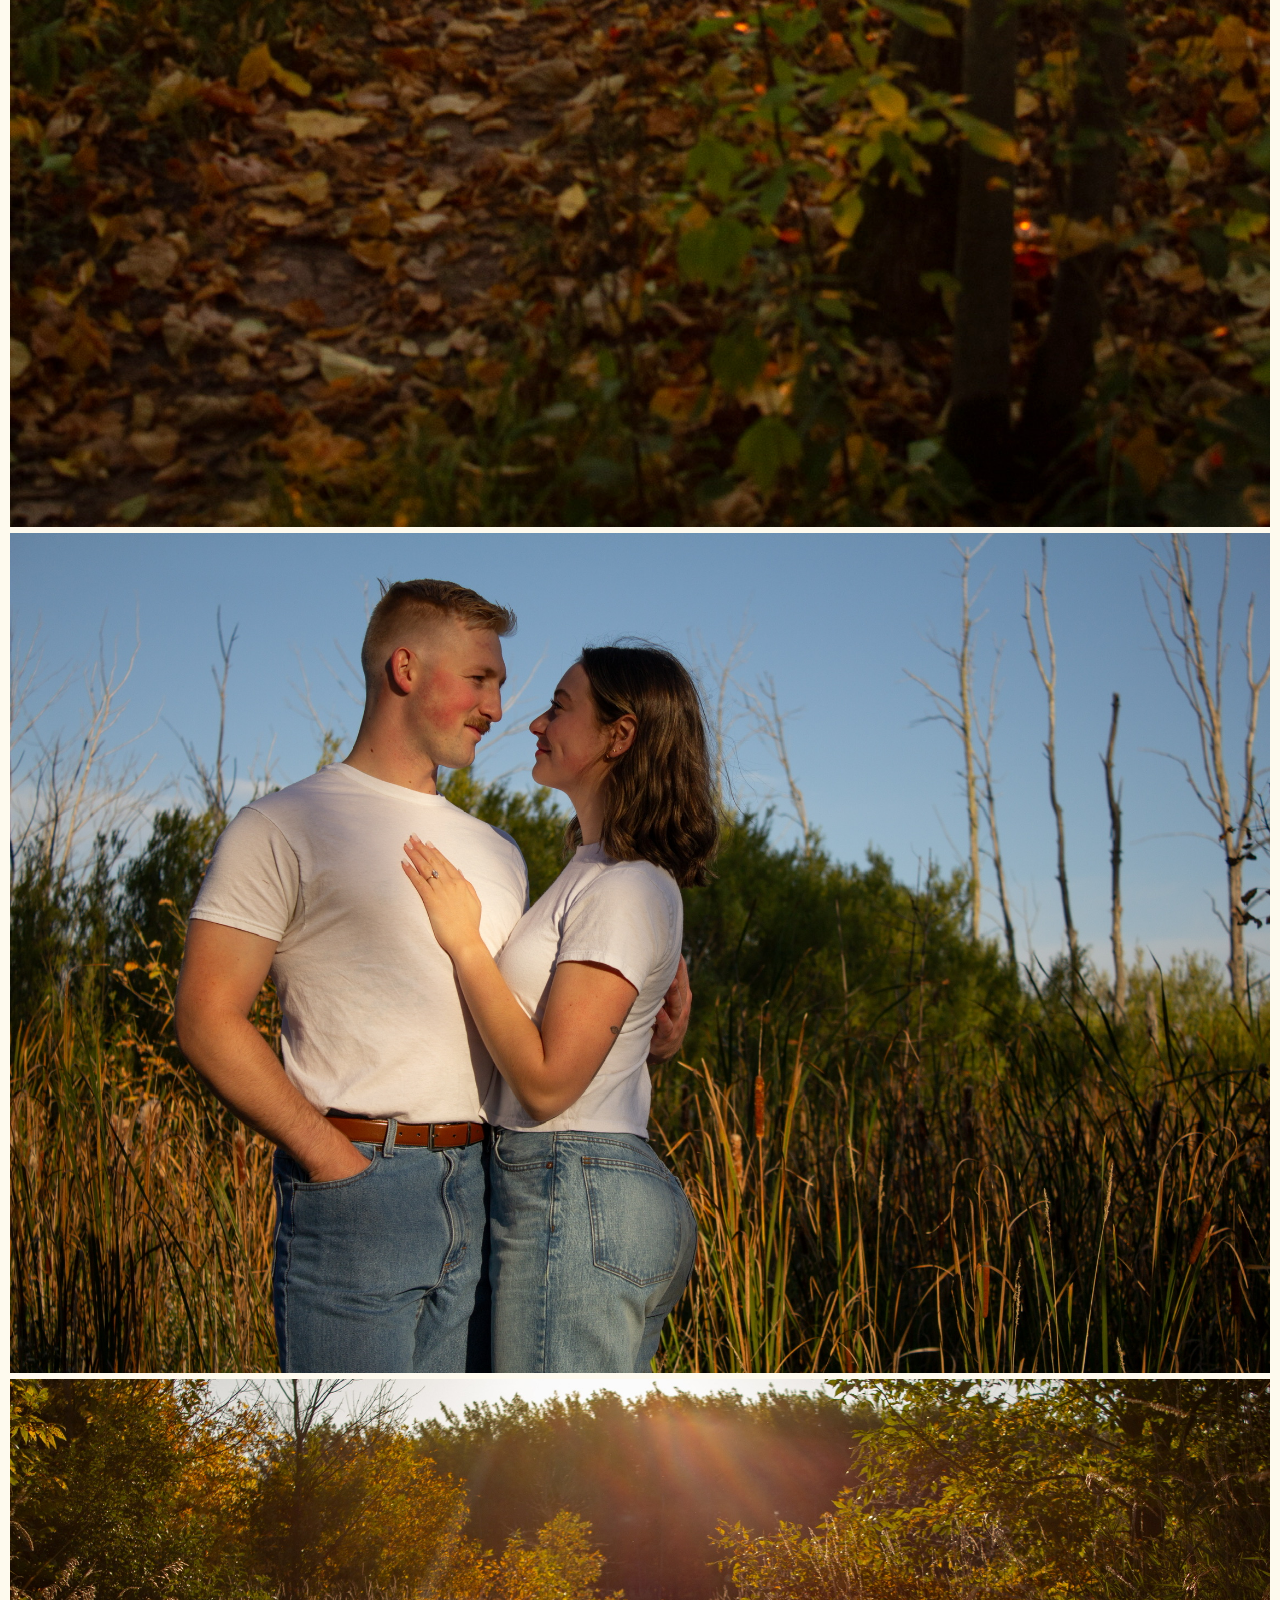
==== commit db16444b: "Final" ====
--- a/index.html
+++ b/index.html
@@ -82,24 +82,19 @@
             <h2>Information</h2>
             <h3>Our Colors</h3>
             <div class="color-container">
-                <div class="color-quadrant" style="background: radial-gradient(#ffb19c, #fff);"></div>
-                <div class="color-quadrant" style="background: radial-gradient(#e389af, #fff);"></div>
-                <div class="color-quadrant" style="background: radial-gradient(#e39974, #fff);"></div>
-                <div class="color-quadrant" style="background: radial-gradient(#aec8e5, #fff);"></div>
-                <div class="color-quadrant" style="background: radial-gradient(#e0d5f3, #fff);"></div>
+                <div class="color-quadrant" style="background: radial-gradient(#f15a70, #fff);"></div>
+                <div class="color-quadrant" style="background: radial-gradient(#ed9154a9, #fff);"></div>
+                <div class="color-quadrant" style="background: radial-gradient(#b2d5f6, #fff);"></div>
+                <div class="color-quadrant" style="background: radial-gradient(#faa9b1, #fff);"></div>
             </div>
             <h3>
                 Location
             </h3>
             <div class="location-container">
                 <p>
-                    <strong>
+                    <strong class="venue-name">
                         THE COVENANT AT MURRAY MANSION
                     </strong>
-                    <br>
-                    <br>
-                    Both the ceremony and reception will be held here.
-                    <br>
                     <br>
                     <br>
                     <strong>
@@ -110,13 +105,12 @@
                     2219 Washington Ave, Racine, WI 53405
                     <br>
                     <br>
-                    <br>
                     <strong>
                         PARKING
                     </strong>
                     <br>
                     <br>
-                    The parking lot enterance is on located off of Taylor Ave. In the event that the venue parking lot becomes full, there is free street parking available (Kearney Ave and Taylor Ave).
+                    Parking is available at the venue.
                 </p>
                 <div class="google-maps">
                     <iframe 
@@ -200,12 +194,12 @@
                 <tr>
                     <td>4:30</td>
                     <td>Ceremony</td>
-                    <td>Officiated by</td>
+                    <td>Officiated by Mike Olson.</td>
                 </tr>
                 <tr>
                     <td>5:00</td>
                     <td>Cocktail Hour</td>
-                    <td>Complementary drinks, Hors D'oeuvres, and music will be inside Murray Mansion.</td>
+                    <td>Complementary drinks, charcuterie, and music will be inside Murray Mansion.</td>
                 </tr>
                 <tr>
                     <td>6:30</td>
--- a/Styles/info.css
+++ b/Styles/info.css
@@ -62,6 +62,10 @@
     background-color: #fff;
     padding: 20px;
     margin: 20px;
+}
+
+#info .venue-name {
+    font-size: 1.6rem;
 }
 
 #info .google-maps {
@@ -184,8 +188,8 @@
     }
 
     #info .color-quadrant {
-        margin-inline: 10px;
-        margin-top: 10px;
+        margin-inline: 20px;
+        margin-top: 20px;
     }
 
     /* -------------------------- Location Info -------------------------- */
@@ -204,6 +208,10 @@
         margin: 0;
     }
 
+    #info .venue-name {
+        font-size: 1.3rem;
+    }
+
     #info .google-maps {
         flex: unset;
         margin: 0;
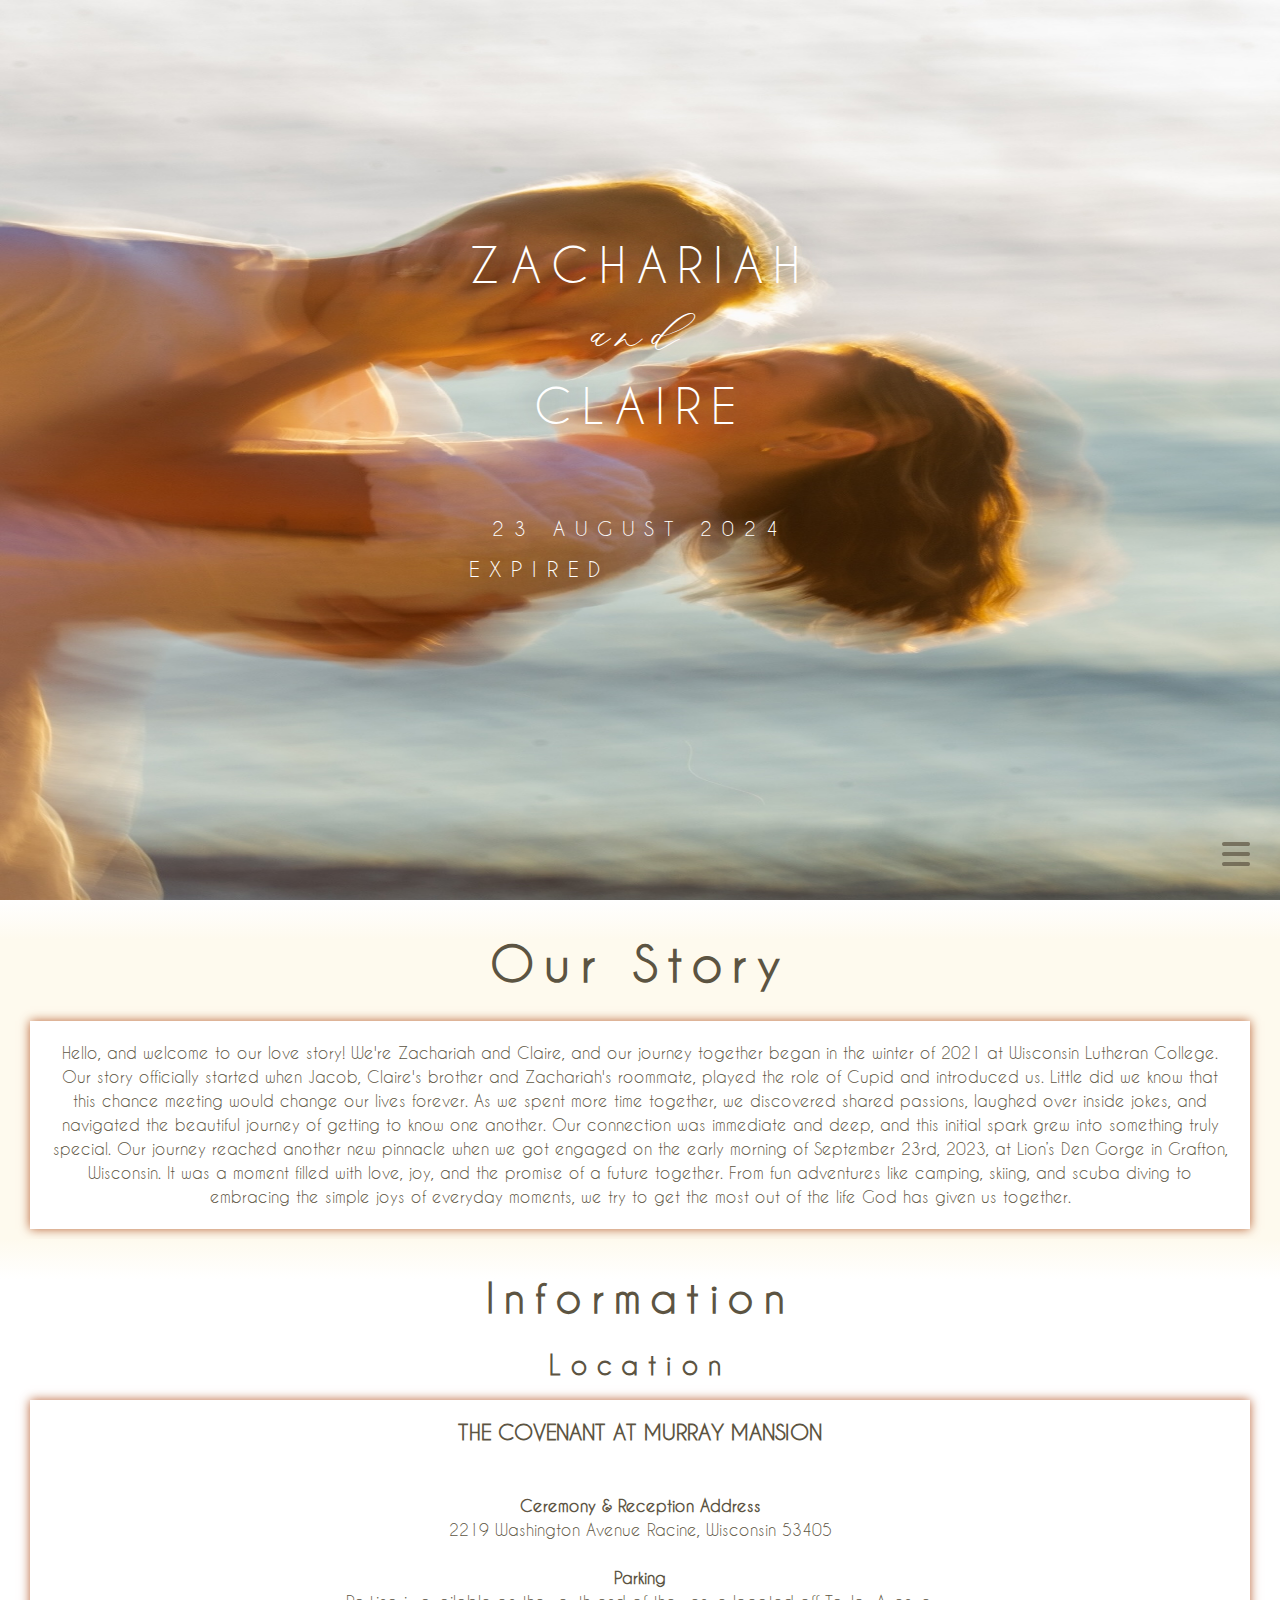
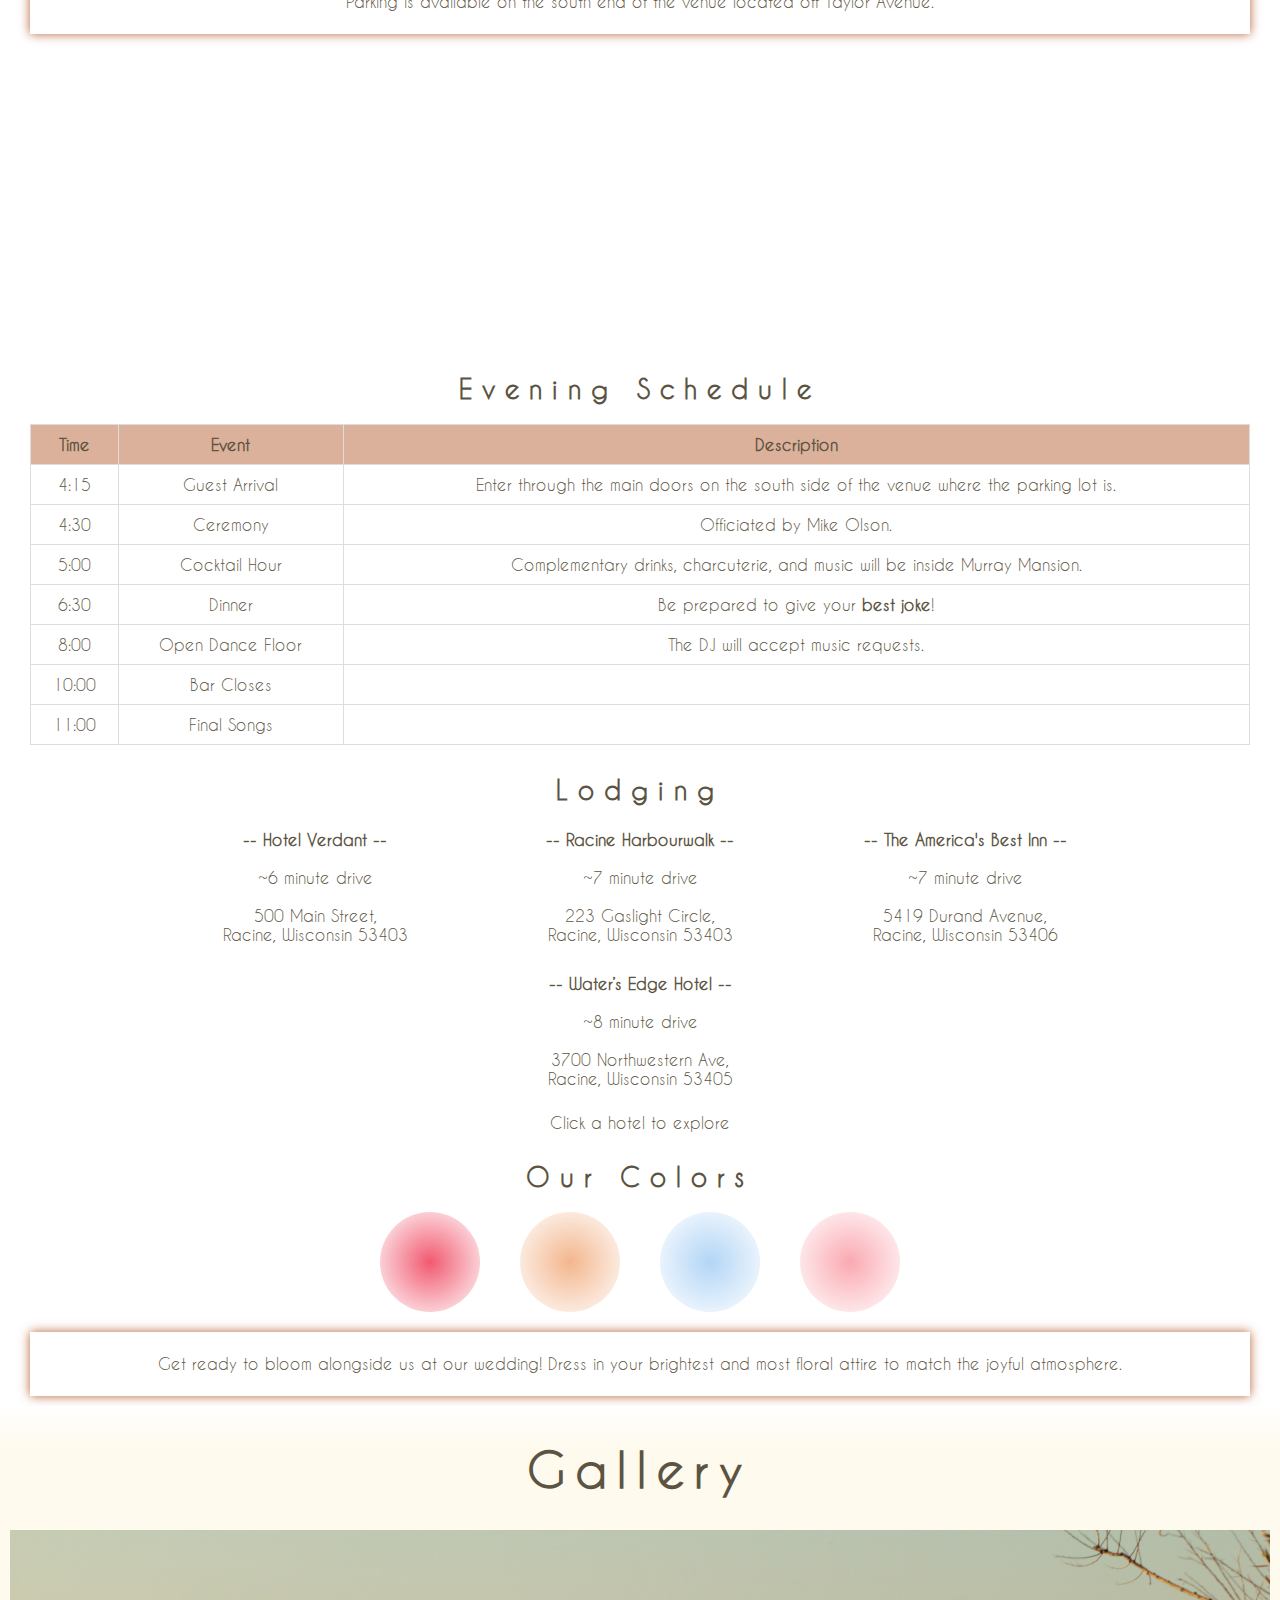
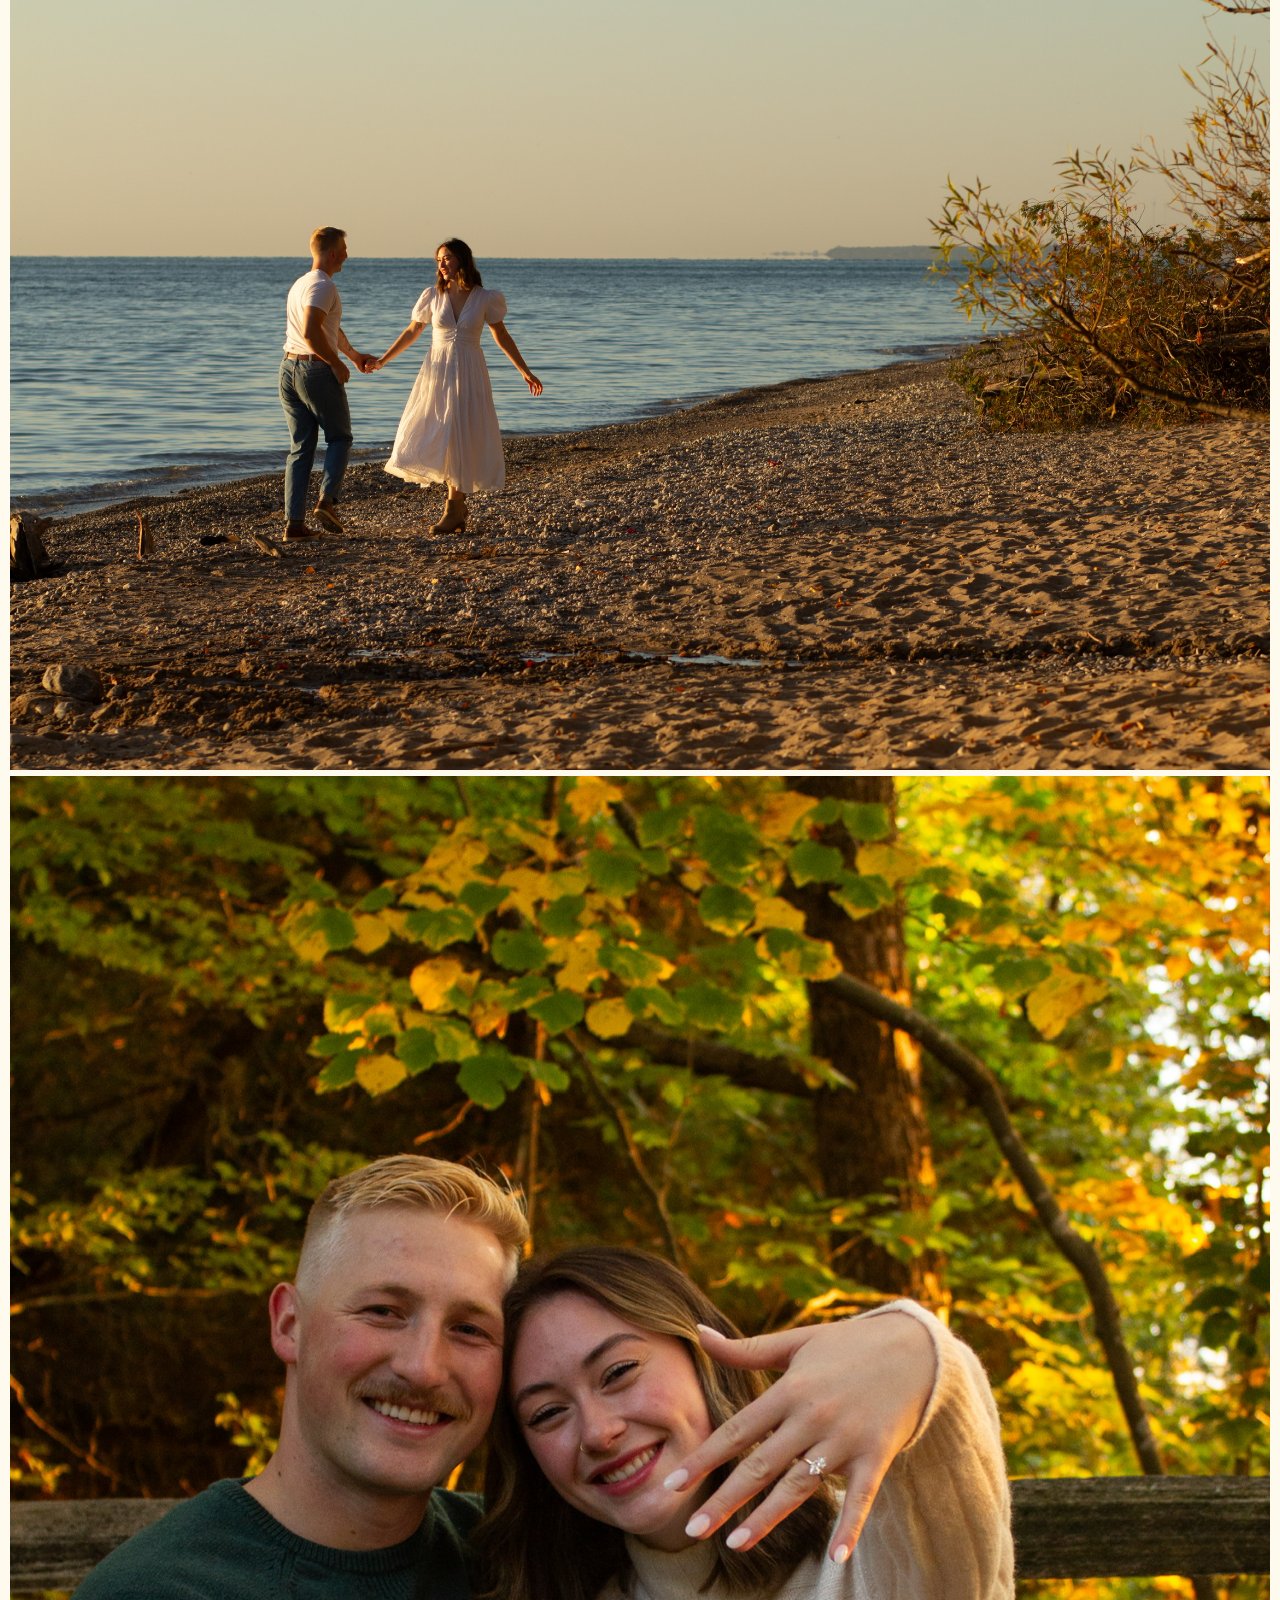
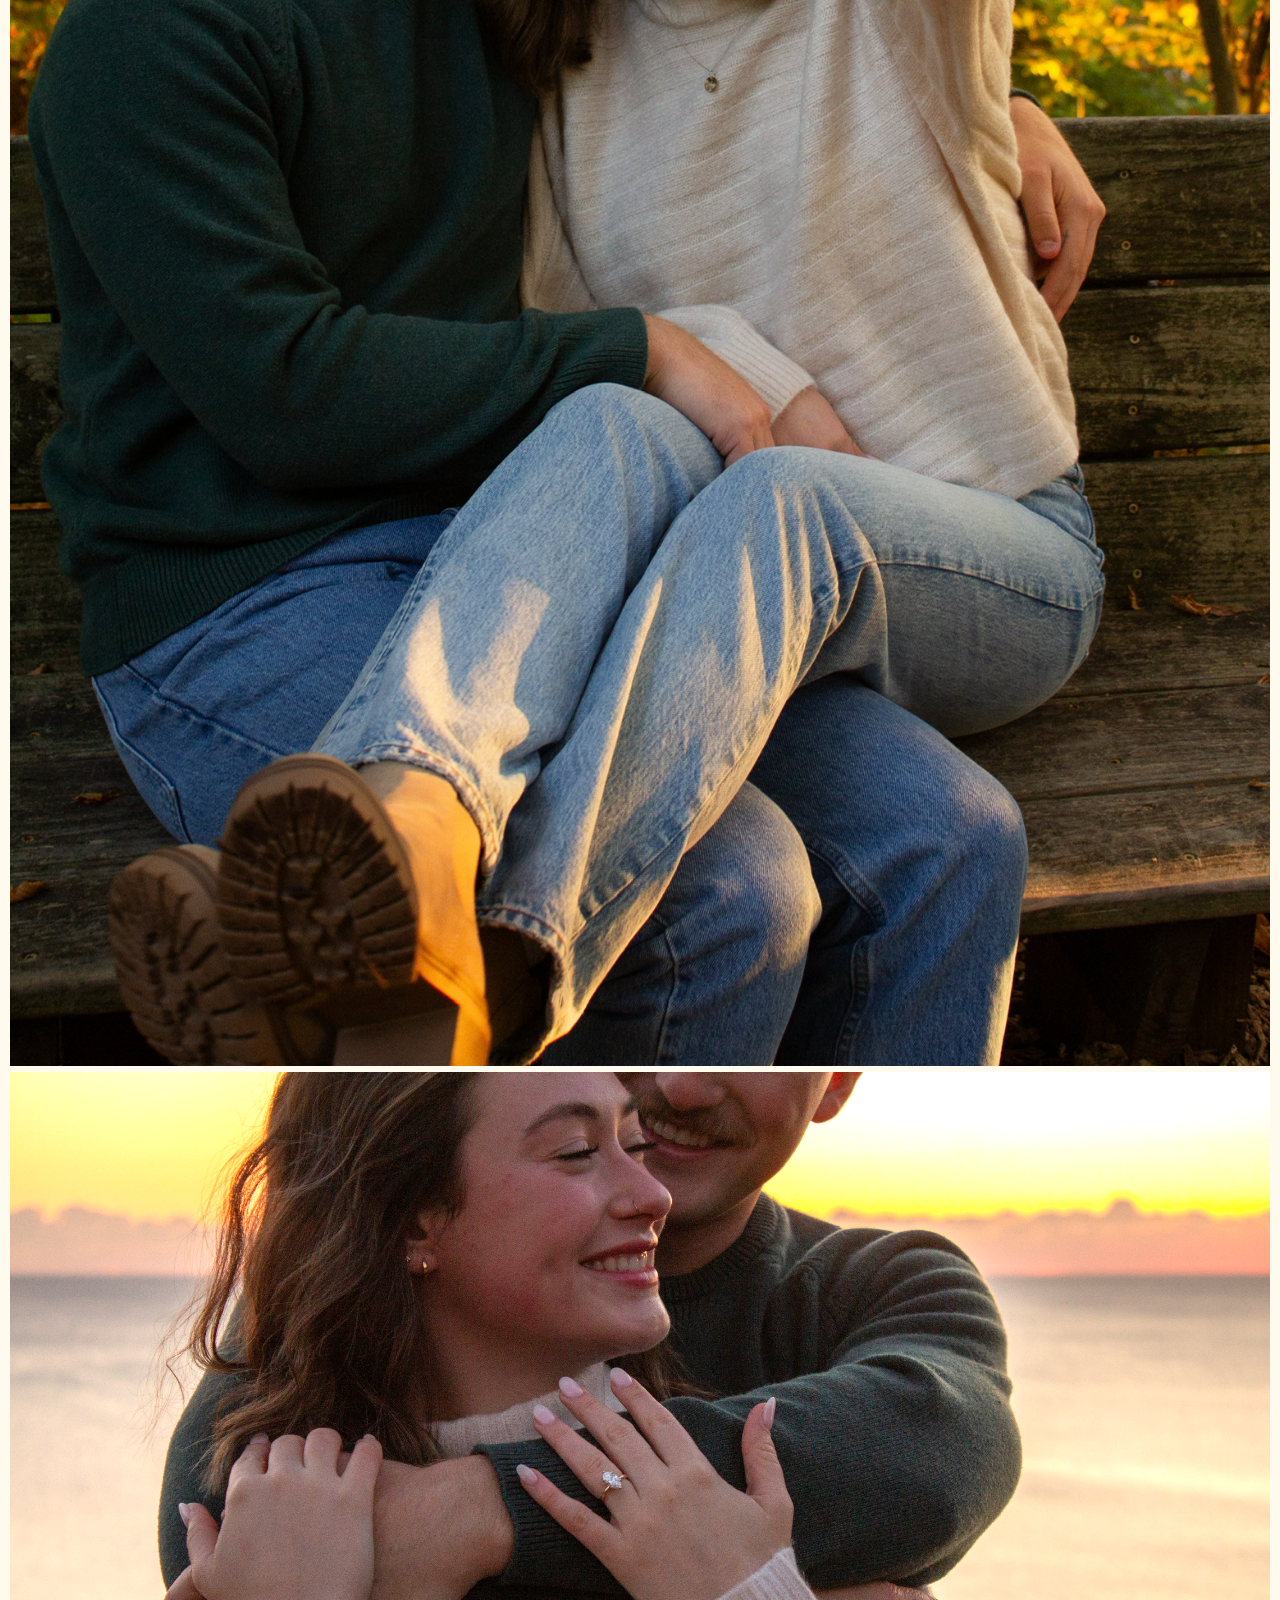
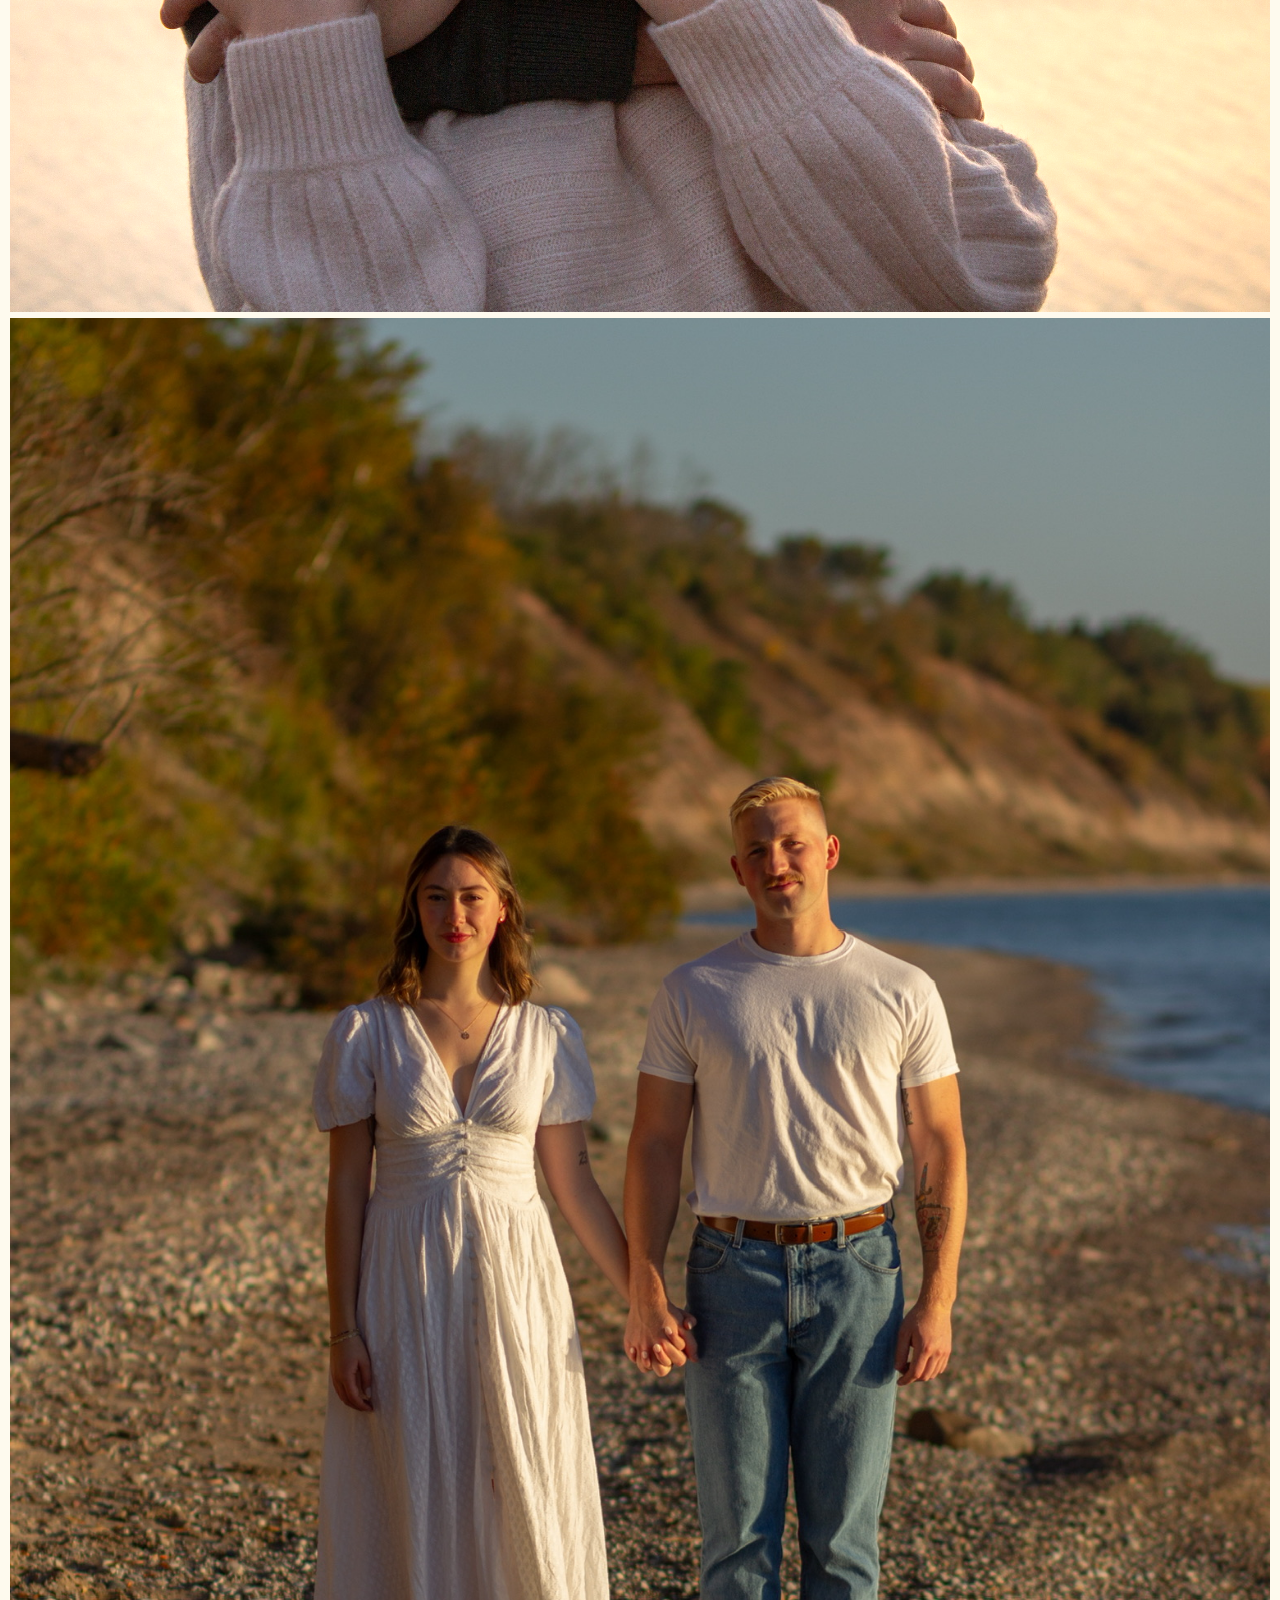
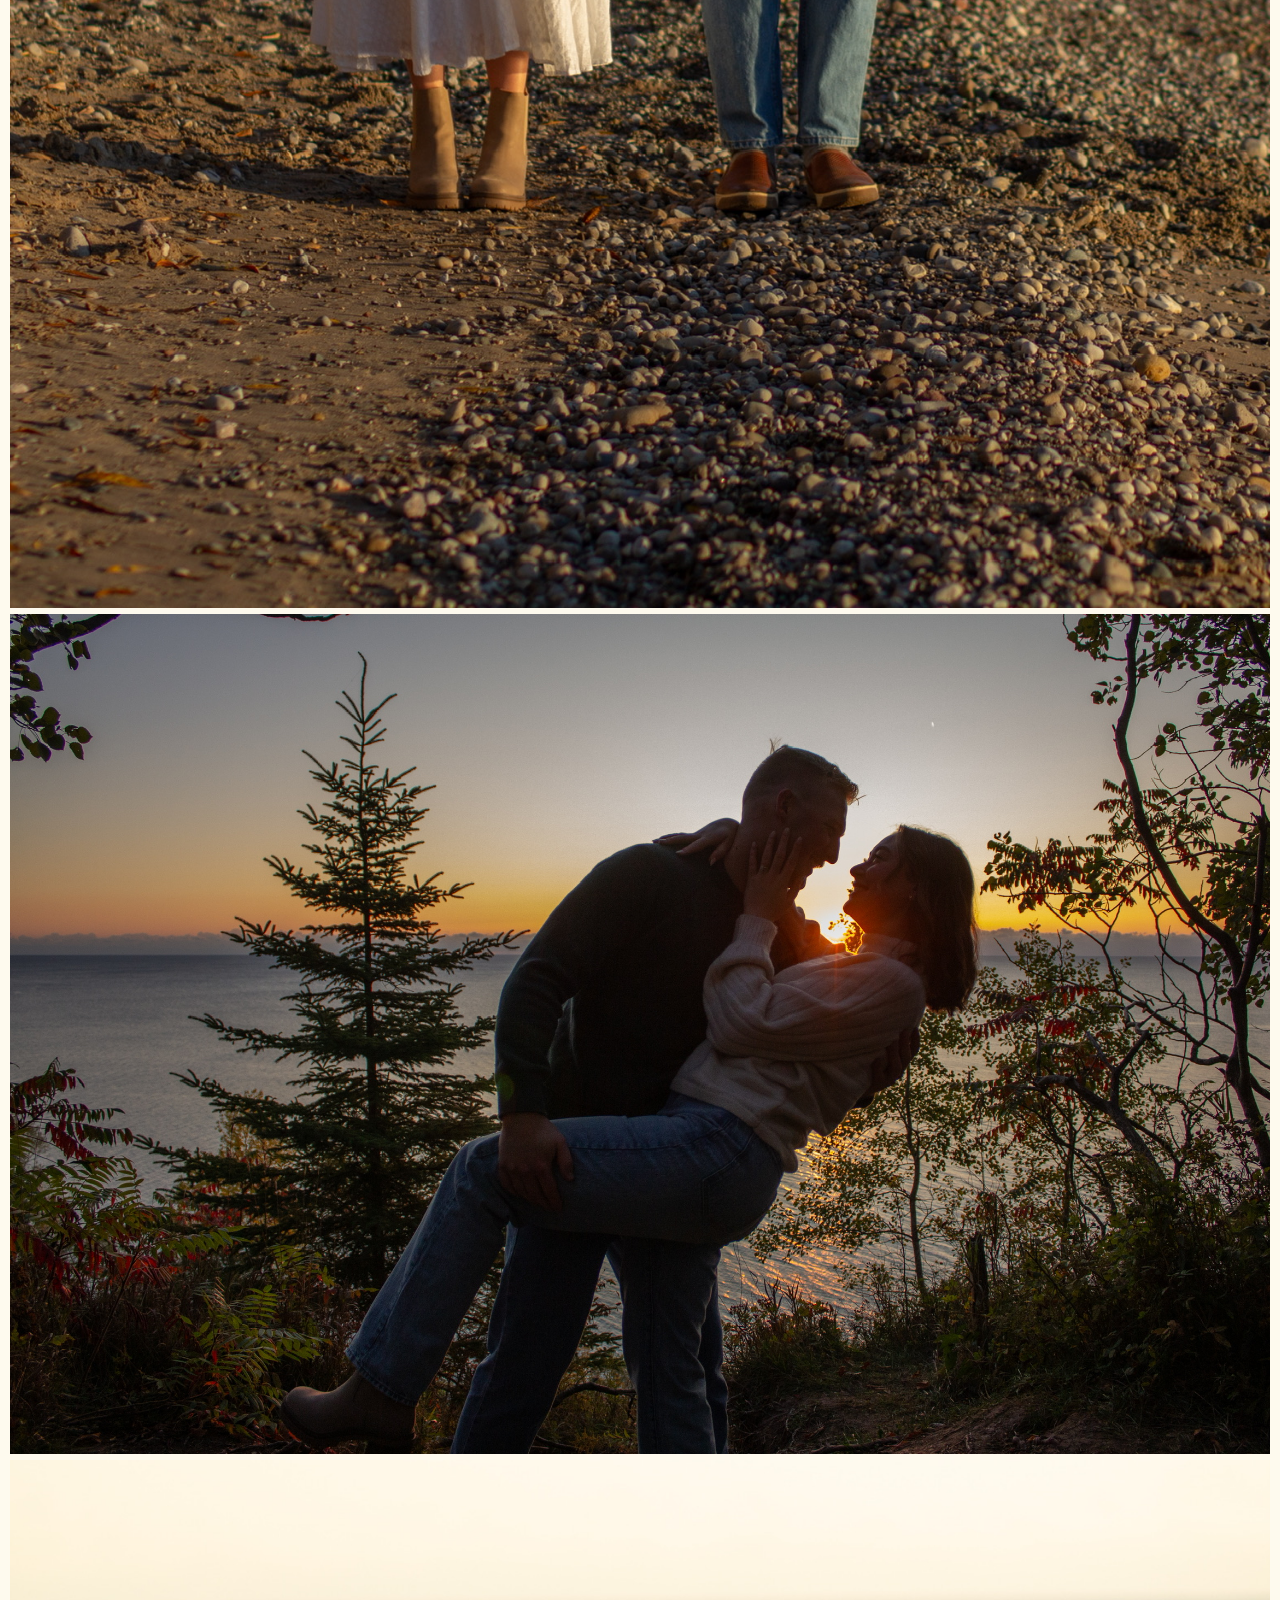
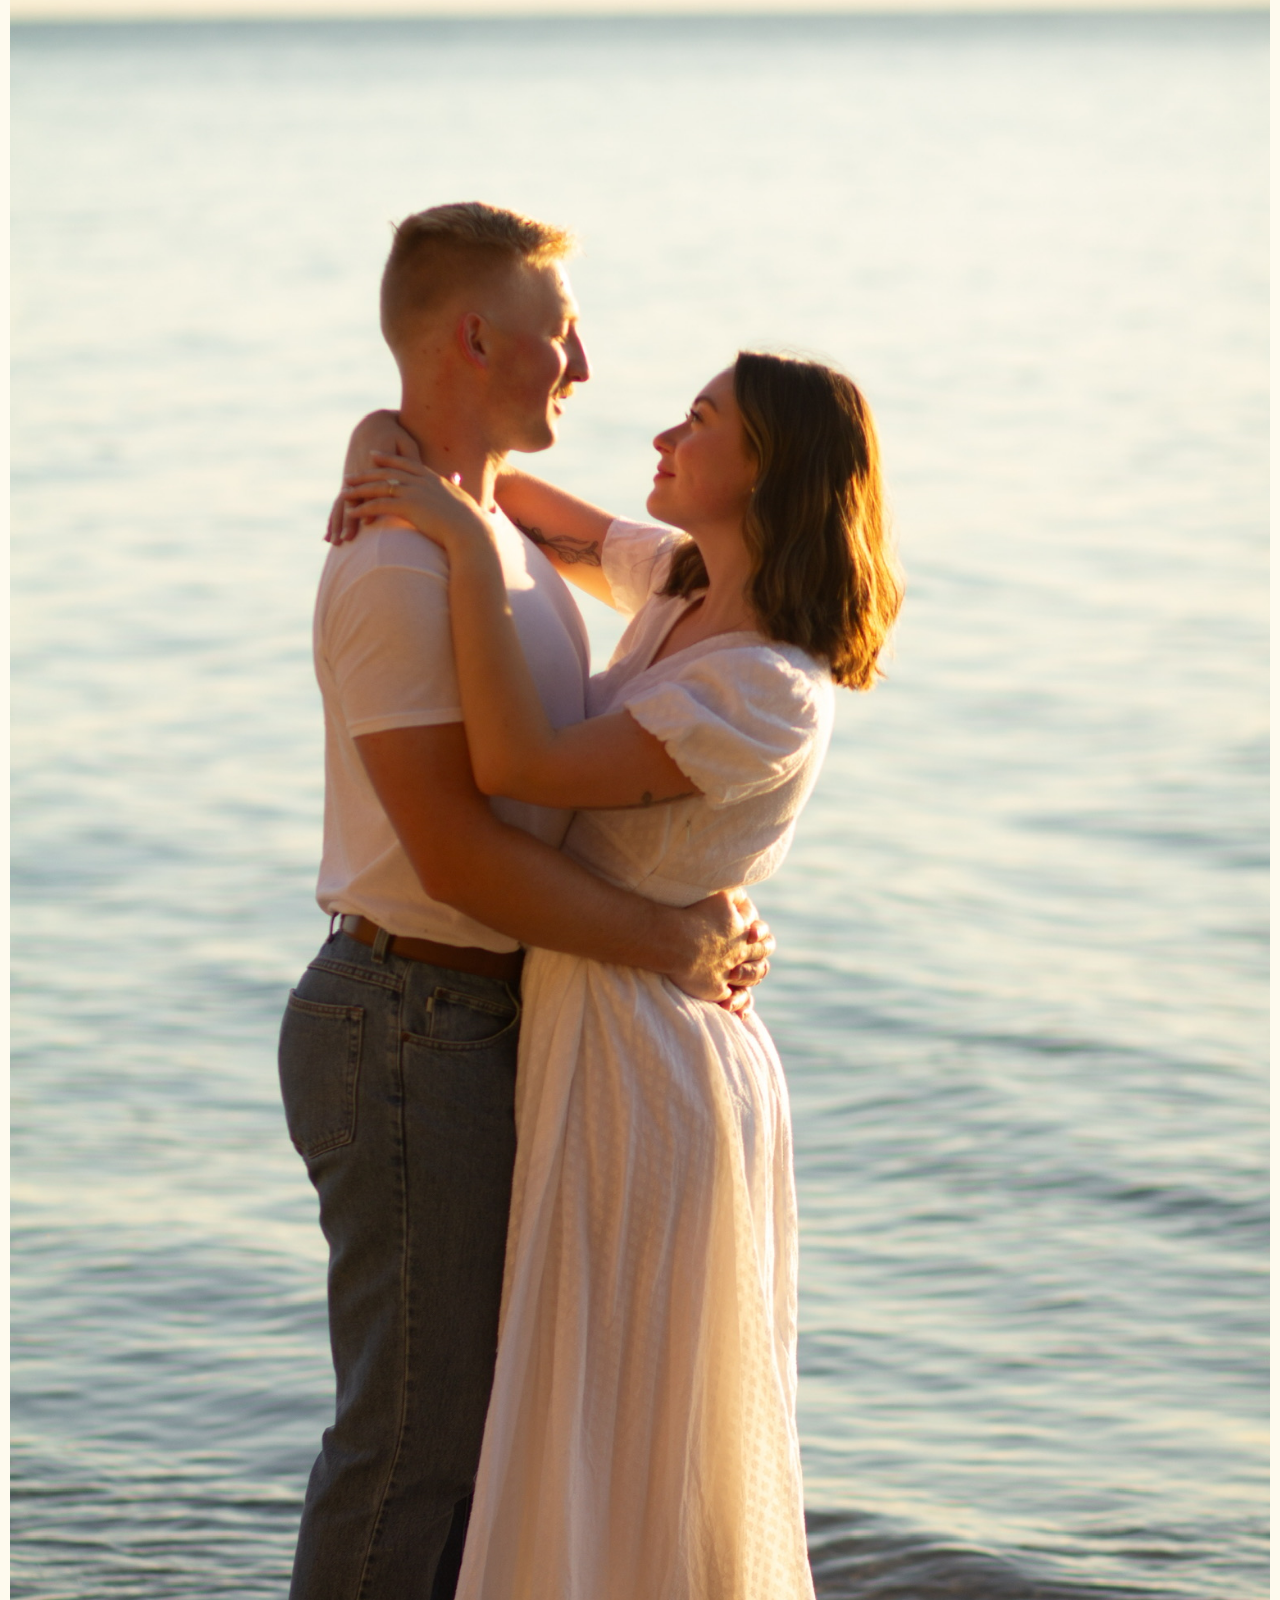
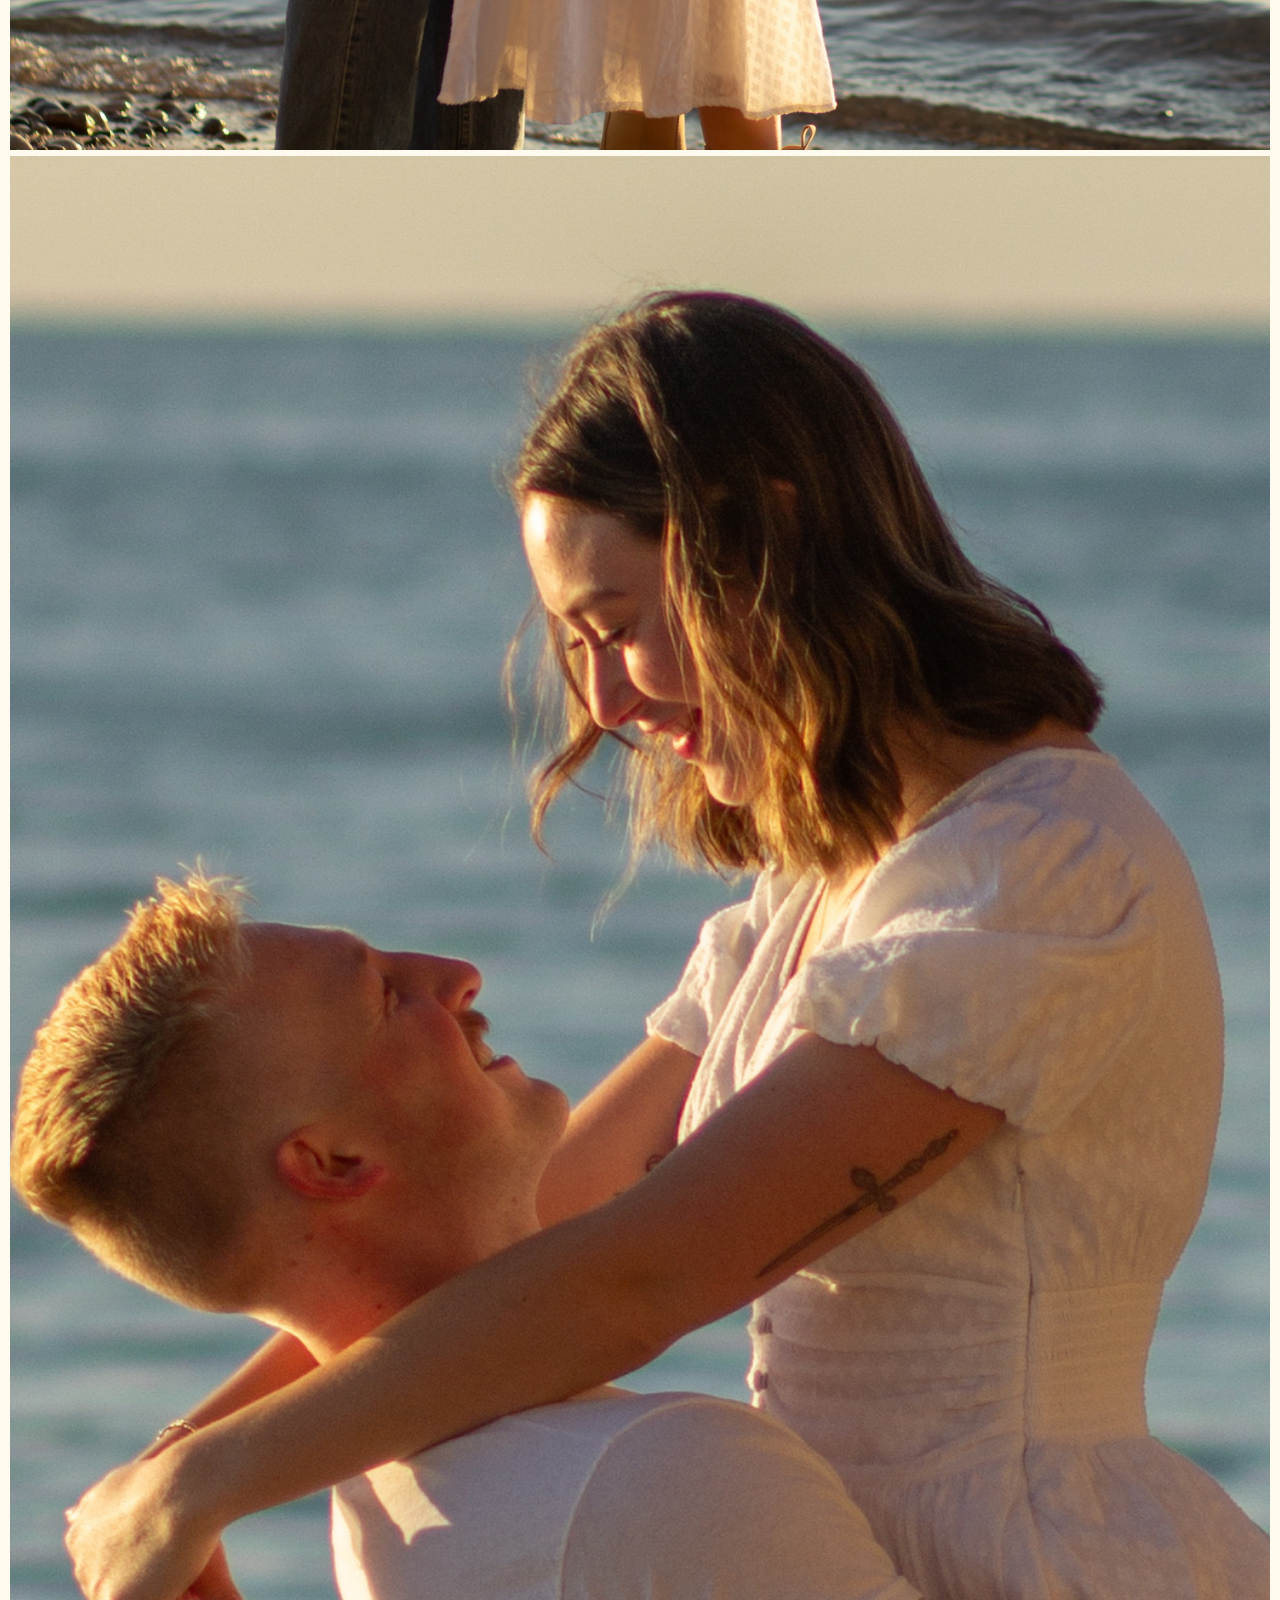
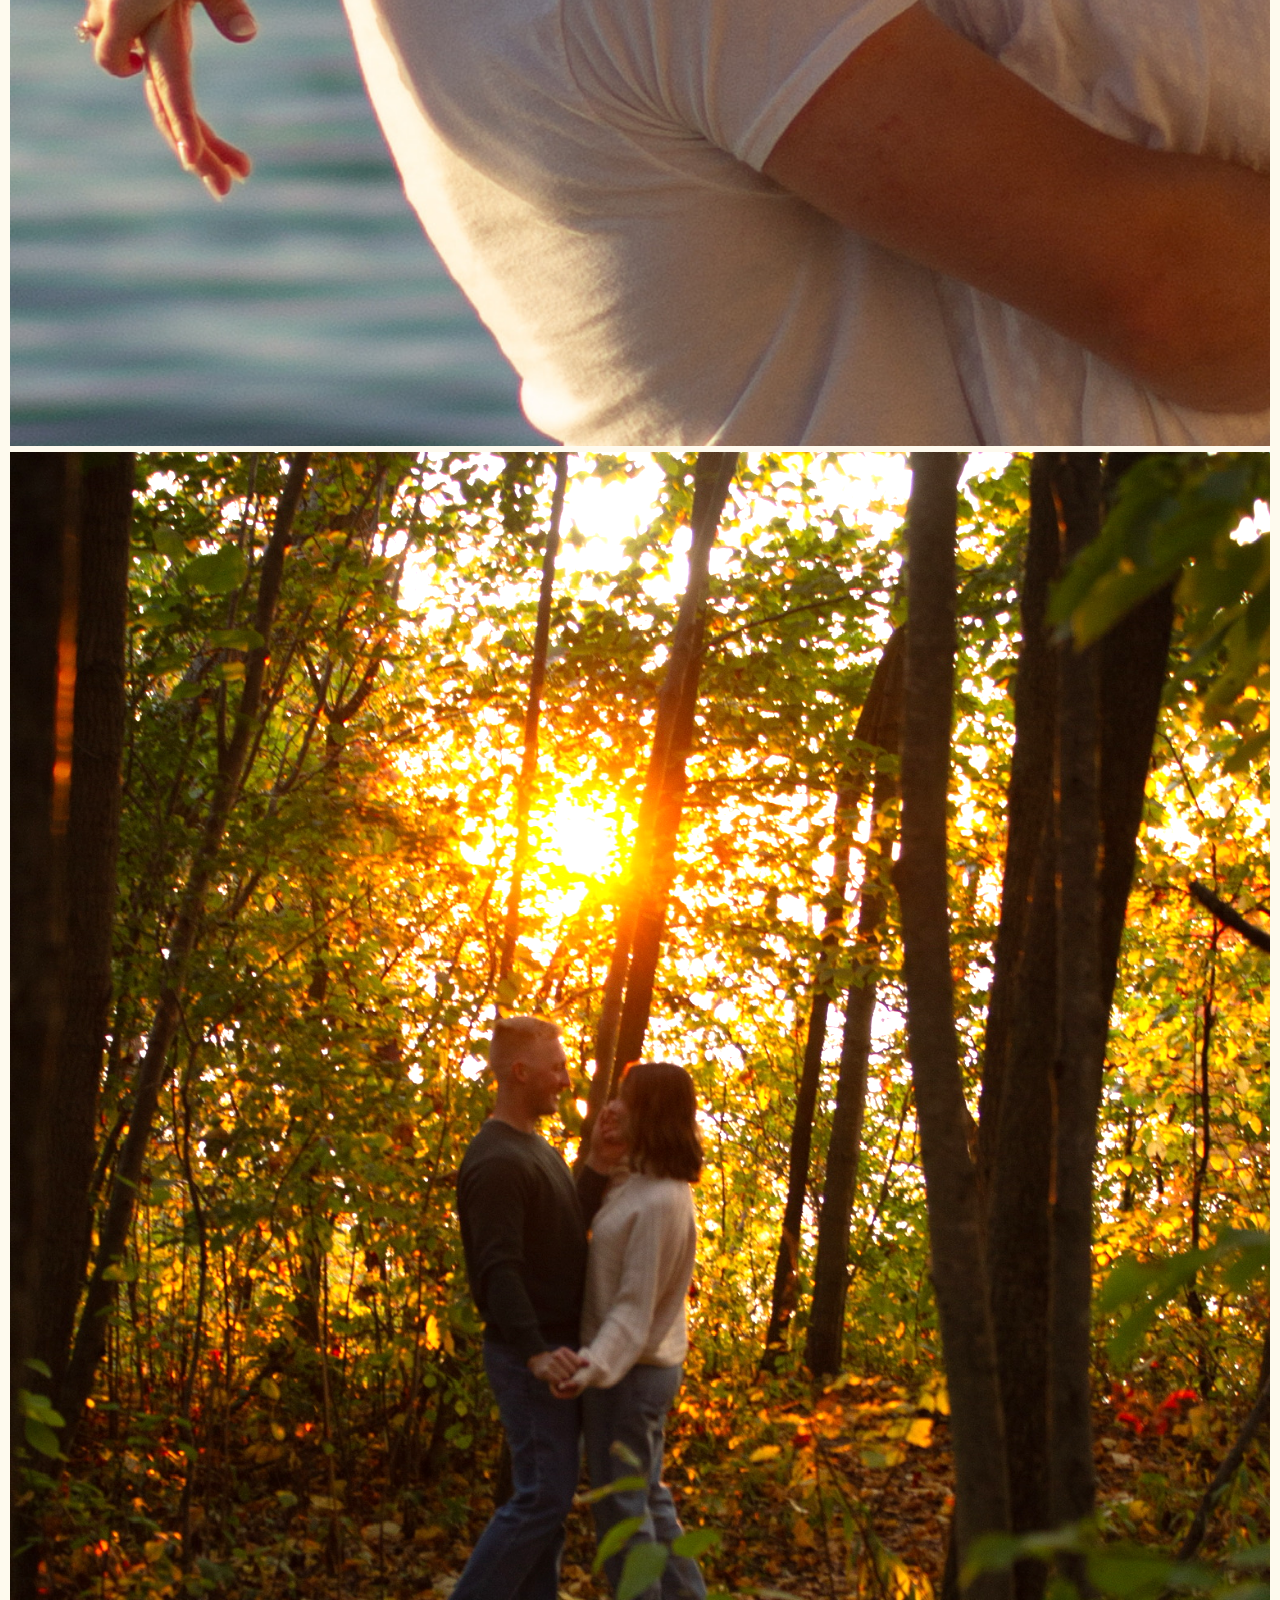
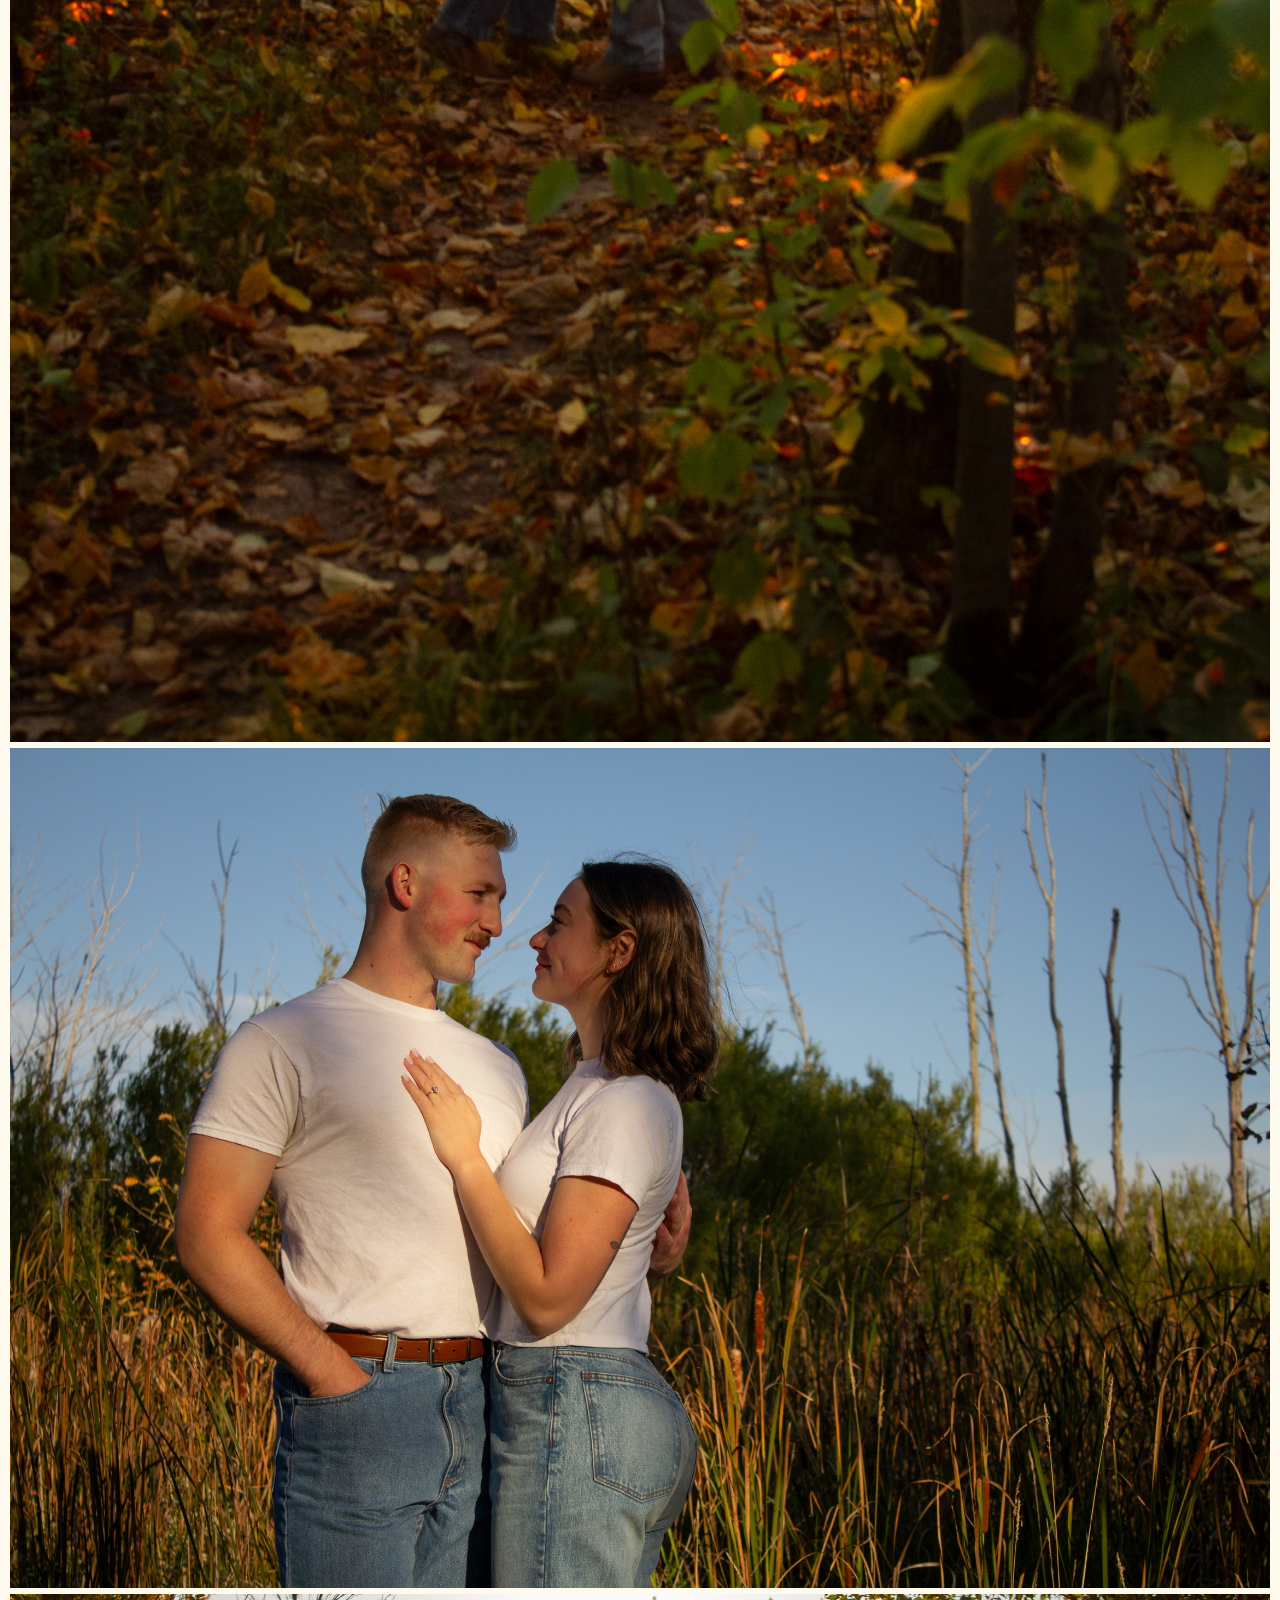
==== commit 0623165a: "Final" ====
--- a/index.html
+++ b/index.html
@@ -21,11 +21,12 @@
         <link rel="stylesheet" href="https://cdnjs.cloudflare.com/ajax/libs/font-awesome/6.1.0/css/all.min.css">
 
         <!-- Script upload -->
-        <script async src="./Scripts/home_text.js"></script>
+        <script defer src="./Scripts/home_text.js"></script>
         <script defer src="./Scripts/menu_button.js"></script>
         <script defer src="./Scripts/scroll.js"></script>
         <script defer src="./Scripts/buttons.js"></script>
         <script defer src="./Scripts/gallery_size.js"></script>
+        <script defer src="./Scripts/save_location.js"></script>
 
     </head>
     <body style="margin: 0; padding: 0;">
@@ -80,13 +81,6 @@
 
         <section id="info">
             <h2>Information</h2>
-            <h3>Our Colors</h3>
-            <div class="color-container">
-                <div class="color-quadrant" style="background: radial-gradient(#f15a70, #fff);"></div>
-                <div class="color-quadrant" style="background: radial-gradient(#ed9154a9, #fff);"></div>
-                <div class="color-quadrant" style="background: radial-gradient(#b2d5f6, #fff);"></div>
-                <div class="color-quadrant" style="background: radial-gradient(#faa9b1, #fff);"></div>
-            </div>
             <h3>
                 Location
             </h3>
@@ -97,20 +91,19 @@
                     </strong>
                     <br>
                     <br>
+                    <br>
                     <strong>
-                        CEREMONY & RECEPTION ADDRESS
+                        Ceremony & Reception Address
                     </strong>
                     <br>
-                    <br>
-                    2219 Washington Ave, Racine, WI 53405
+                    2219 Washington Avenue Racine, Wisconsin 53405
                     <br>
                     <br>
                     <strong>
-                        PARKING
+                        Parking
                     </strong>
                     <br>
-                    <br>
-                    Parking is available at the venue.
+                    Parking is available on the south end of the venue located off Taylor Avenue. 
                 </p>
                 <div class="google-maps">
                     <iframe 
@@ -123,6 +116,49 @@
                     ></iframe>
                 </div>
             </div>
+            <h3>Evening Schedule</h3>
+            <table>
+                <tr>
+                <th>Time</th>
+                <th>Event</th>
+                <th>Description</th>
+                </tr>
+                <tr>
+                    <td>4:15</td>
+                    <td>Guest Arrival</td>
+                    <td>Enter through the main doors on the south side of the venue where the parking lot is.</td>
+                </tr>
+                <tr>
+                    <td>4:30</td>
+                    <td>Ceremony</td>
+                    <td>Officiated by Mike Olson.</td>
+                </tr>
+                <tr>
+                    <td>5:00</td>
+                    <td>Cocktail Hour</td>
+                    <td>Complementary drinks, charcuterie, and music will be inside Murray Mansion.</td>
+                </tr>
+                <tr>
+                    <td>6:30</td>
+                    <td>Dinner</td>
+                    <td>Be prepared to give your <strong>best joke</strong>!</td>
+                </tr>
+                <tr>
+                    <td>8:00</td>
+                    <td>Open Dance Floor</td>
+                    <td>The DJ will accept music requests.</td>
+                </tr>
+                <tr>
+                    <td>10:00</td>
+                    <td>Bar Closes</td>
+                    <td></td>
+                </tr>
+                <tr>
+                    <td>11:00</td>
+                    <td>Final Songs</td>
+                    <td></td>
+                </tr>
+            </table>
             <h3>Lodging</h3>
             <div class="lodging-container">
                 <div class="lodge-quadrant">
@@ -179,49 +215,17 @@
                 </div>
             </div>   
             <p class="note">Click a hotel to explore</p> 
-            <h3>Evening Schedule</h3>
-            <table>
-                <tr>
-                <th>Time</th>
-                <th>Event</th>
-                <th>Description</th>
-                </tr>
-                <tr>
-                    <td>4:15</td>
-                    <td>Guest Arrival</td>
-                    <td>Enter through the main doors on the south side of the venue where the parking lot is.</td>
-                </tr>
-                <tr>
-                    <td>4:30</td>
-                    <td>Ceremony</td>
-                    <td>Officiated by Mike Olson.</td>
-                </tr>
-                <tr>
-                    <td>5:00</td>
-                    <td>Cocktail Hour</td>
-                    <td>Complementary drinks, charcuterie, and music will be inside Murray Mansion.</td>
-                </tr>
-                <tr>
-                    <td>6:30</td>
-                    <td>Dinner</td>
-                    <td>Be prepared to give your <strong>best joke</strong>!</td>
-                </tr>
-                <tr>
-                    <td>8:00</td>
-                    <td>Open Dance Floor</td>
-                    <td>The DJ will accept music requests.</td>
-                </tr>
-                <tr>
-                    <td>10:00</td>
-                    <td>Bar Closes</td>
-                    <td>Drink up!</td>
-                </tr>
-                <tr>
-                    <td>11:00</td>
-                    <td>Final Songs</td>
-                    <td></td>
-                </tr>
-            </table>
+            <h3>Our Colors</h3>
+            <div class="color-container">
+                <div class="color-quadrant" style="background: radial-gradient(#f15a70, #fff);"></div>
+                <div class="color-quadrant" style="background: radial-gradient(#ed9154a9, #fff);"></div>
+                <div class="color-quadrant" style="background: radial-gradient(#b2d5f6, #fff);"></div>
+                <div class="color-quadrant" style="background: radial-gradient(#faa9b1, #fff);"></div>
+                <p>
+                    Get ready to bloom alongside us at our wedding! 
+                    Dress in your brightest and most floral attire to match the joyful atmosphere.
+                </p>
+            </div>
         </section>
 
         <div class="top-blurred-bar"></div>
@@ -276,7 +280,7 @@
             <div class="registry-container">
                 <p>
                     Being able to celebrate with you is an incredible blessing of its own. 
-                    However, if you are feeling generious, we do have a gift registry and general expenses fund that will be going towards necessities for our new life together.
+                    However, if you are feeling generous, we do have a gift registry and general expenses fund that will be going towards necessities for our new life together.
                 </p>
                 <div class="registry-button-container">
                     <button class="registry-button" type="button" id="gift-button">Gift Registry</button>
@@ -288,7 +292,6 @@
         <section id="rsvp">
             <iframe
                 title="Kline Wedding RSVP"
-                onload="window.parent.scrollTo(0,0)"
                 allowtransparency="true"
                 allowfullscreen="true"
                 allow="geolocation; microphone; camera"
--- a/Styles/story.css
+++ b/Styles/story.css
@@ -59,12 +59,13 @@
 
     #story h2 {
         font-size: 3rem;
-        margin-bottom: 20px;
+        margin-bottom: 10px;
     }
 
     #story .story-container p {
         font-size: 1rem;
         line-height: 18pt;
-        padding: 10px;
+        margin: 20px;
+        margin-bottom: 0;
     }
 }--- a/Styles/info.css
+++ b/Styles/info.css
@@ -23,23 +23,6 @@
     letter-spacing: 10px;
     margin: 0;
     padding: 0;
-}
-
-/* -------------------------- Color Code -------------------------- */
-
-#info .color-container {
-    display: flex;
-    flex-wrap: wrap;
-    justify-content: center;
-    margin: 20px;
-    margin-bottom: 40px;
-}
-
-#info .color-quadrant {
-    width: 100px;
-    height: 100px;
-    border-radius: 50%;
-    margin-inline: 30px;
 }
 
 /* -------------------------- Location Info -------------------------- */
@@ -84,6 +67,37 @@
     border: 0;
 }  
 
+/* -------------------------- Itinerary -------------------------- */
+
+#info table {
+    border-collapse: collapse;
+    margin: 20px;
+    margin-bottom: 40px;
+}
+
+#info th, #info td {
+    font-family: 'Header';
+    font-size: 1.3rem;
+    white-space: normal;
+    word-wrap: break-word;
+    border: 1px solid #ddd;
+    color: #5c5442;
+    padding: 10px;
+}
+
+#info th {
+    text-align: center;
+    background-color: rgba(168, 60, 6, 0.4);
+}
+
+#info td {
+    text-align: center;
+}
+
+#info tr:hover {
+    background-color: rgba(168, 60, 6, 0.1);
+}
+
 /* -------------------------- Lodging -------------------------- */
 
 #info .lodging-container {
@@ -116,7 +130,8 @@
     cursor: pointer;
     border: none;
     width: 100%;
-    padding: 10px 20px;
+    padding-block: 10px;
+    padding-inline: 20px;
     margin: 5px;
 }
 
@@ -133,35 +148,34 @@
     margin-bottom: 40px;
 }
 
-/* -------------------------- Itinerary -------------------------- */
-
-#info table {
-    border-collapse: collapse;
-    margin: 20px;
-    margin-bottom: 0;
-}
-
-#info th, #info td {
-    font-family: 'Header';
-    font-size: 1.3rem;
-    white-space: normal;
-    word-wrap: break-word;
-    border: 1px solid #ddd;
-    color: #5c5442;
-    padding: 7px;
-}
-
-#info th {
-    text-align: center;
-    background-color: rgba(168, 60, 6, 0.4);
-}
-
-#info td {
-    text-align: center;
-}
-
-#info tr:hover {
-    background-color: rgba(168, 60, 6, 0.1);
+/* -------------------------- Color Code -------------------------- */
+
+#info .color-container {
+    display: flex;
+    flex-wrap: wrap;
+    justify-content: center;
+}
+
+#info .color-quadrant {
+    width: 100px;
+    height: 100px;
+    border-radius: 50%;
+    margin: auto;
+    margin-inline: 30px;
+}
+
+#info .color-container p {
+    flex: 1;
+    font-family: 'Header';
+    font-size: 1.3rem;
+    color: #5c5442;
+    text-align: center;
+    line-height: 25pt;
+    box-shadow: 0 0 10px rgba(168, 60, 6, 0.8);
+    background-color: #fff;
+    padding: 20px;
+    margin: 20px;
+    margin-left: 40px;
 }
 
 @media (max-width: 1300px) {
@@ -173,23 +187,13 @@
     #info h2 {
         text-align: center;
         font-size: 2.5rem;
+        padding-bottom: 20px;
     }
 
     #info h3 {
         text-align: center;
         font-size: 1.6rem;
-        padding-top: 30px;
-    }
-
-    /* -------------------------- Color Code -------------------------- */
-
-    #info .color-container {
-        margin: 0;
-    }
-
-    #info .color-quadrant {
-        margin-inline: 20px;
-        margin-top: 20px;
+        padding-top: 10px;
     }
 
     /* -------------------------- Location Info -------------------------- */
@@ -197,14 +201,13 @@
     #info .location-container {
         display: block;
         flex-wrap: unset;
-        margin: 0;
-        margin-top: 15px;
+        margin: 20px;
     }
 
     #info .location-container p {
+        flex: unset;
         font-size: 1rem;
         line-height: 18pt;
-        padding: 10px;
         margin: 0;
     }
 
@@ -219,10 +222,21 @@
         height: 300px;
     }
 
+    /* -------------------------- Itinerary -------------------------- */
+
+    #info table {
+        margin: 20px;
+    }
+
+    #info th, #info td {
+        font-size: 1rem;
+    }
+
     /* -------------------------- Lodging -------------------------- */
 
     #info .lodging-container {
-        margin: 0;
+        margin: 20px;
+        margin-bottom: 0;
     }
 
     #info .lodge-quadrant {
@@ -232,22 +246,32 @@
 
     #info .hotels-button {
         font-size: 1rem;
+        padding-top: 0;
+        padding-bottom: 20px;
     }
 
     #info .note {
         margin: 0;
-        margin-block: 10px;
-    }
-
-    /* -------------------------- Itinerary -------------------------- */
-
-    #info table {
-        margin: 0;
-        margin-top: 10px;
-    }
-
-    #info th, #info td {
-        font-size: 1rem;
-        padding: 5px;
+        margin-bottom: 20px;
+    }
+
+    /* -------------------------- Color Code -------------------------- */
+
+    #info .color-container {
+        margin: 20px;
+        margin-bottom: 0;
+    }
+
+    #info .color-quadrant {
+        margin-inline: 20px;
+        margin-bottom: 20px;
+    }
+
+    #info .color-container p {
+        flex: unset;
+        font-size: 1rem;
+        line-height: 18pt;
+        margin: 0;
+        width: 100%;
     }
 }--- a/Styles/gallery.css
+++ b/Styles/gallery.css
@@ -43,7 +43,7 @@
 #gallery .gallery-button-container {
     display: flex;
     justify-content: center;
-    margin: 20px;
+    margin: 40px;
     margin-bottom: 0;
 }
 
@@ -57,7 +57,7 @@
     background-color: rgba(168, 60, 6, 0.6);
     transition: background-color 0.3s;
     padding: 10px 20px;
-    margin: 5px;
+    margin: 10px;
     margin-bottom: 0;
 }
 
@@ -72,7 +72,7 @@
     }
 
     #gallery h2 {
-        margin-bottom: 20px;
+        margin-bottom: 30px;
         font-size: 3rem;
     }
 
--- a/Styles/registry.css
+++ b/Styles/registry.css
@@ -50,8 +50,7 @@
     font-size: 1rem;
     transition: background-color 0.3s;
     padding: 10px 20px;
-    margin: 5px;
-    margin-bottom: 0;
+    margin-inline: 10px;
 }
 
 #registry .registry-button:hover {
@@ -67,6 +66,7 @@
 
     #registry h2 {
         font-size: 3rem;
+        margin-bottom: 10px;
     }
 
     #registry .registry-container {
@@ -76,8 +76,7 @@
     #registry .registry-container p {
         font-size: 1rem;
         line-height: 18pt;
-        padding: 10px;
-        margin-block: 20px;
+        margin: 20px;
         width: unset;
     }
 
--- a/Styles/rsvp.css
+++ b/Styles/rsvp.css
@@ -14,6 +14,5 @@
 @media (max-width: 1300px) {
     #rsvp iframe {
         height: 520px;
-        padding-top: 20px;
     }
 }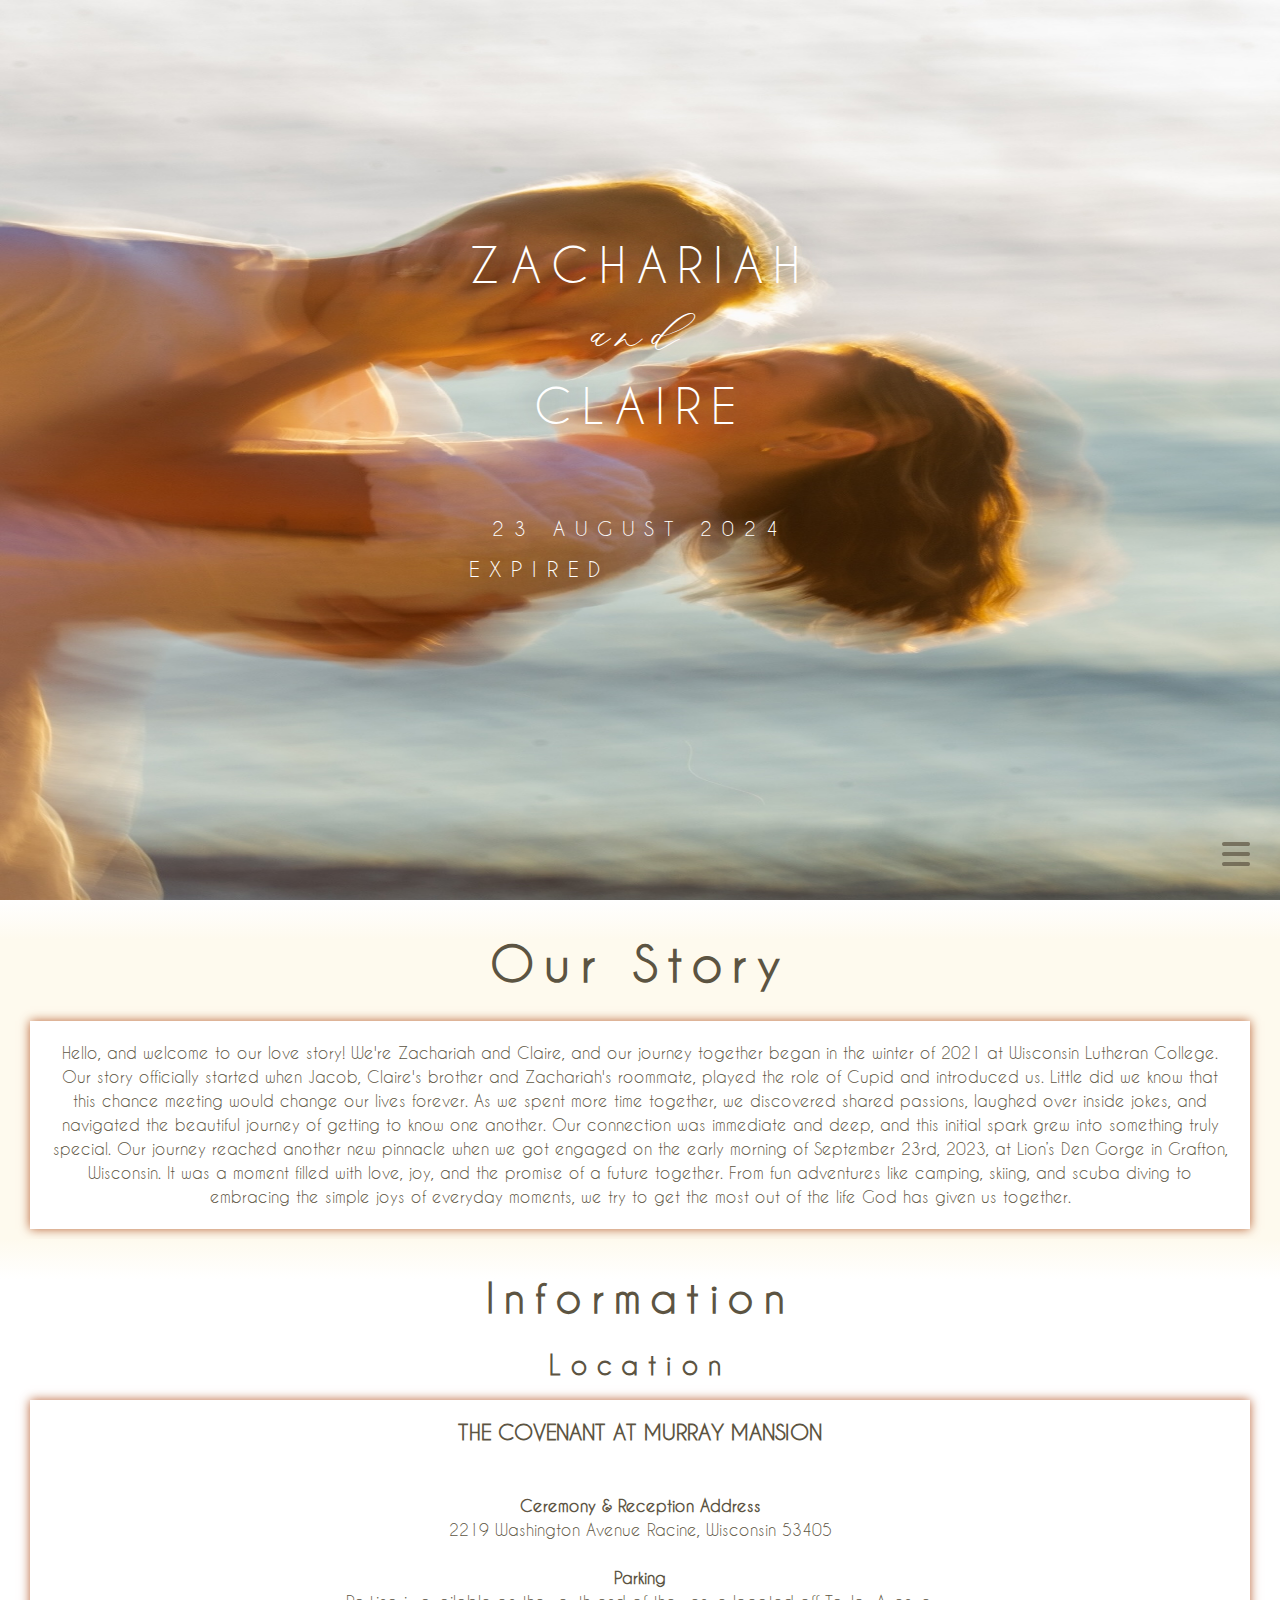
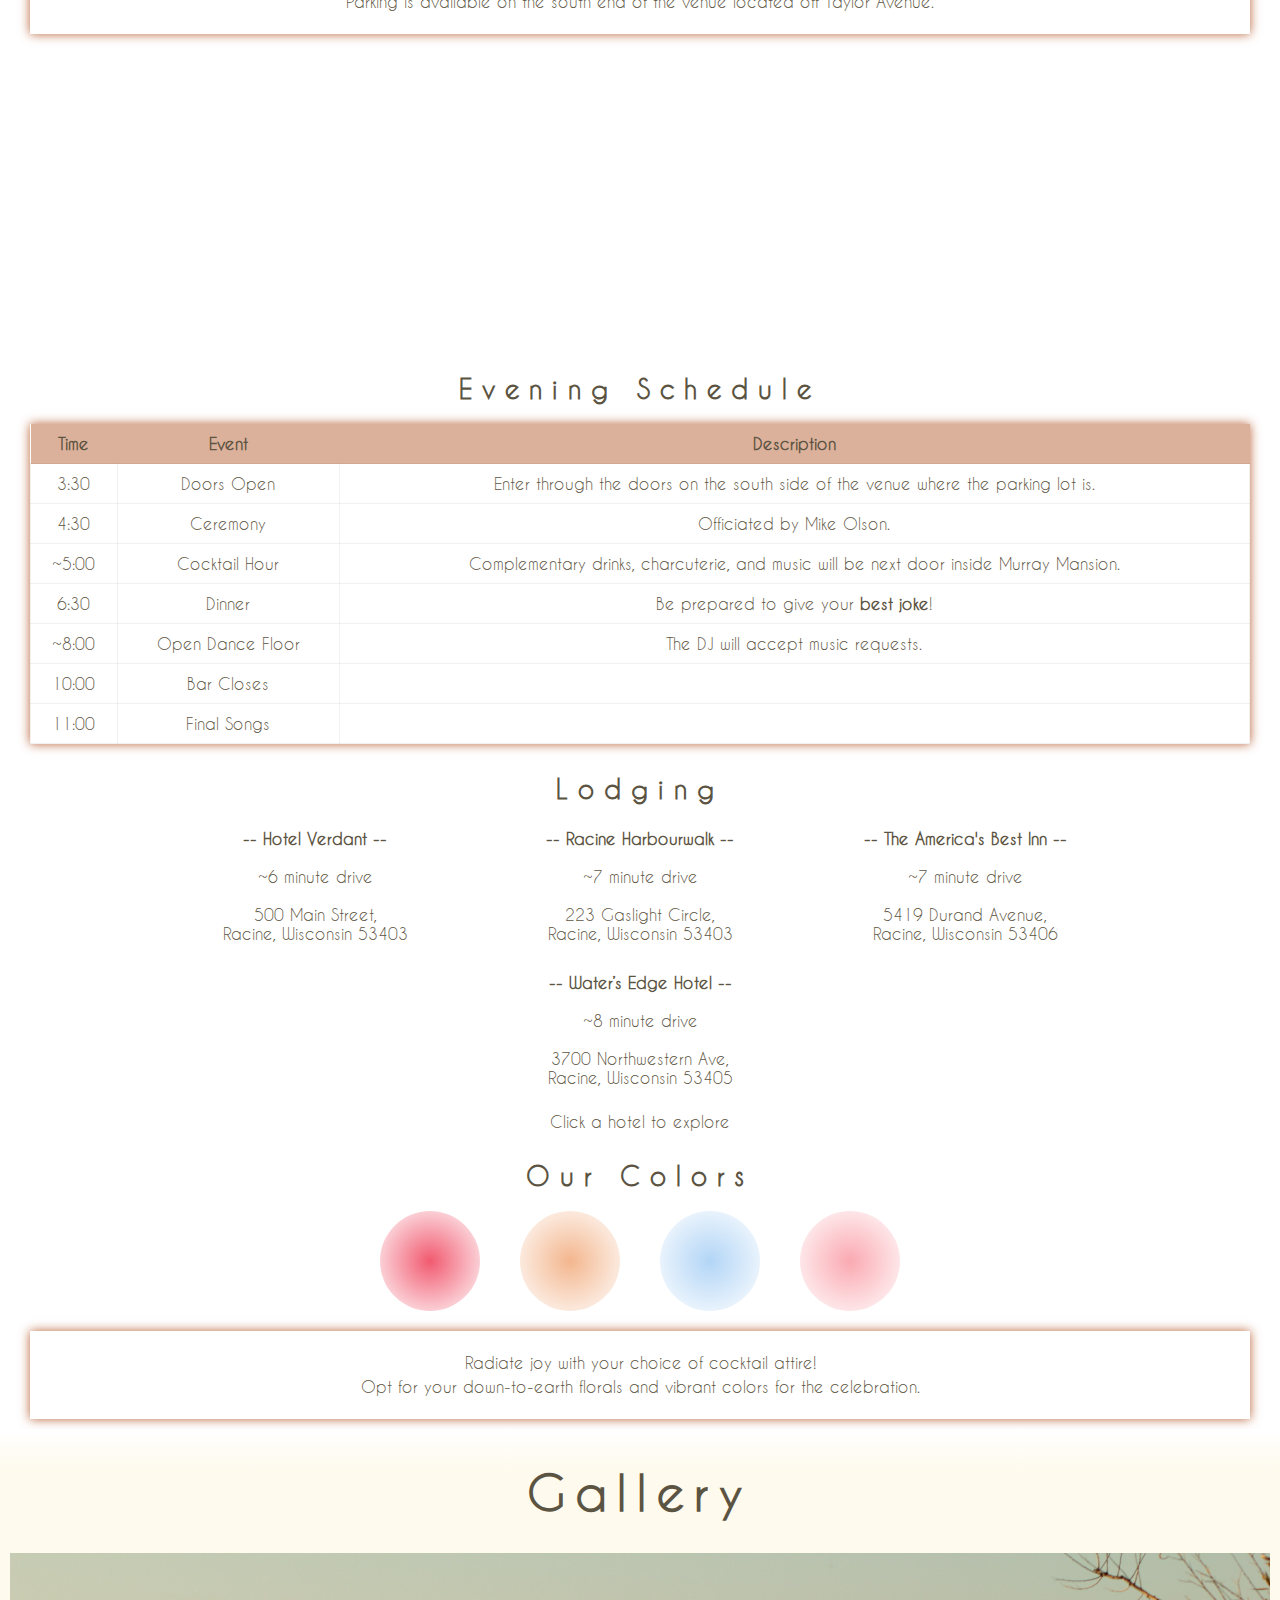
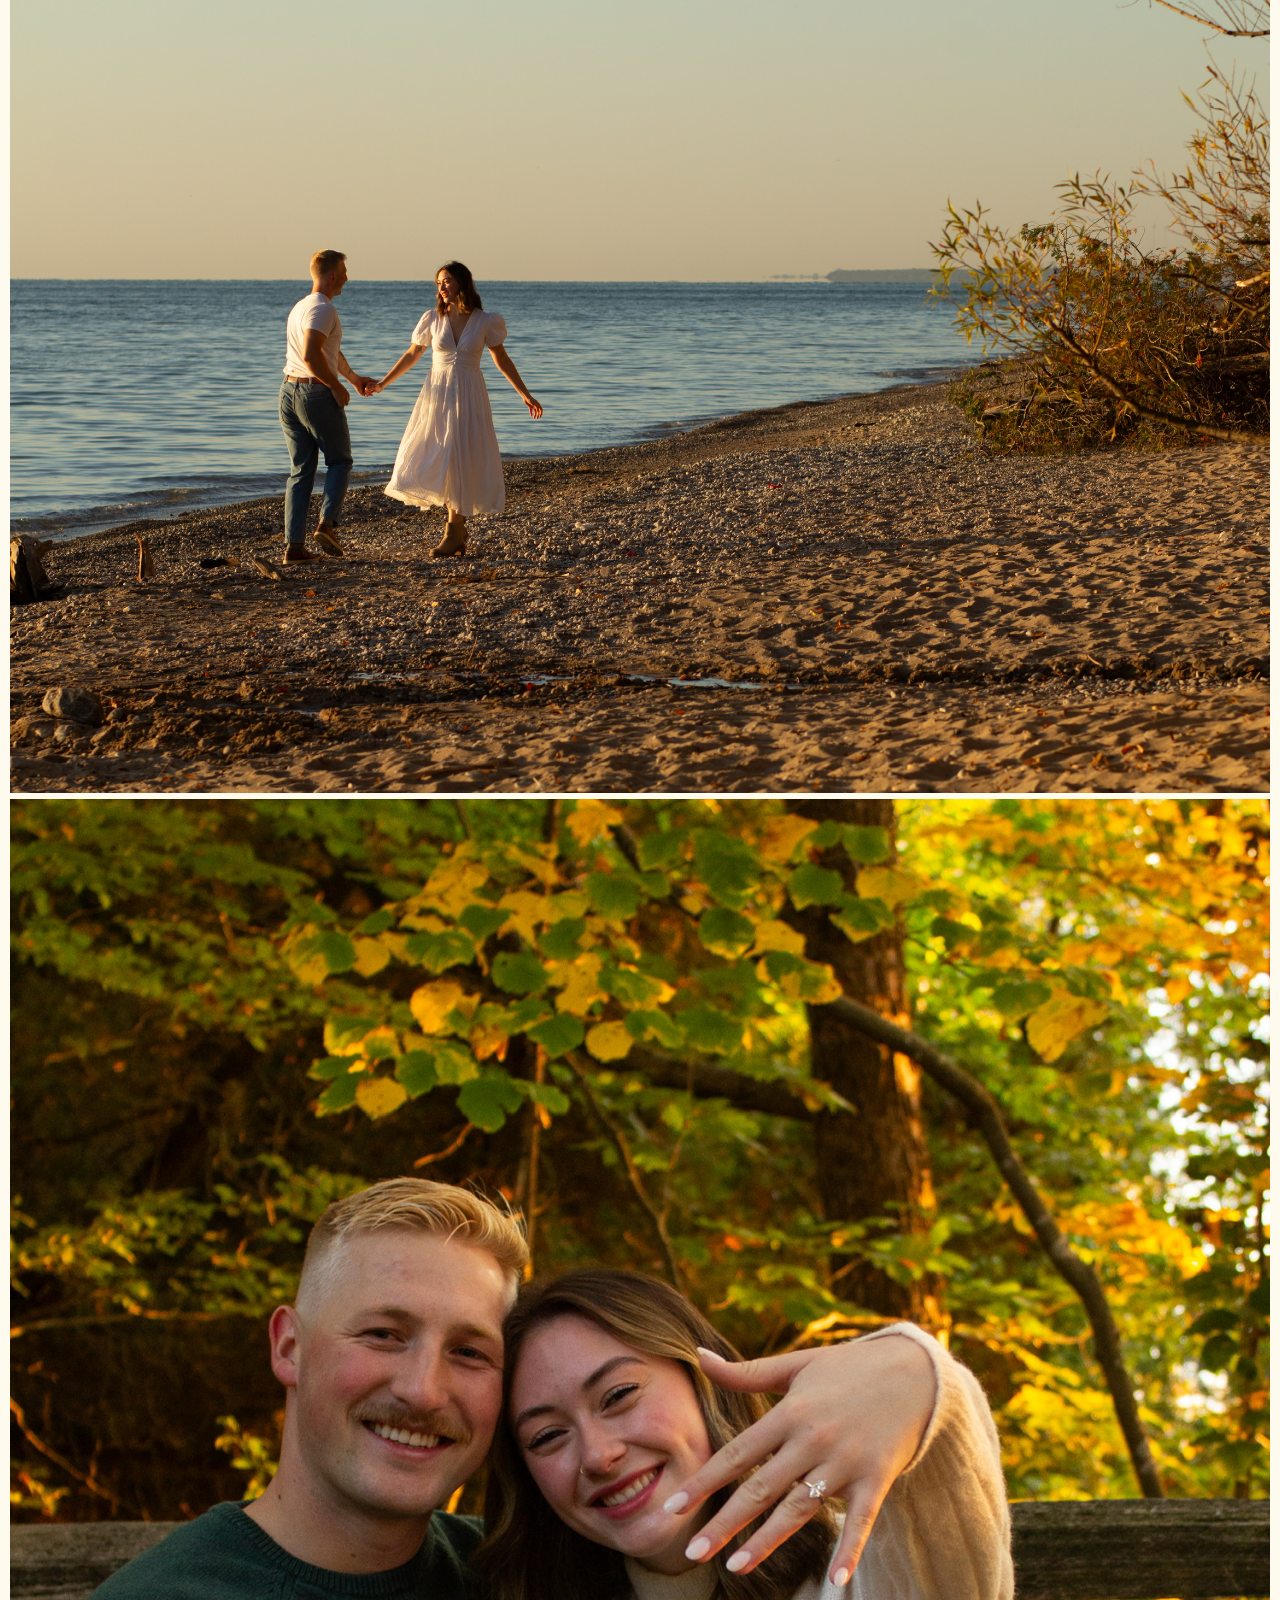
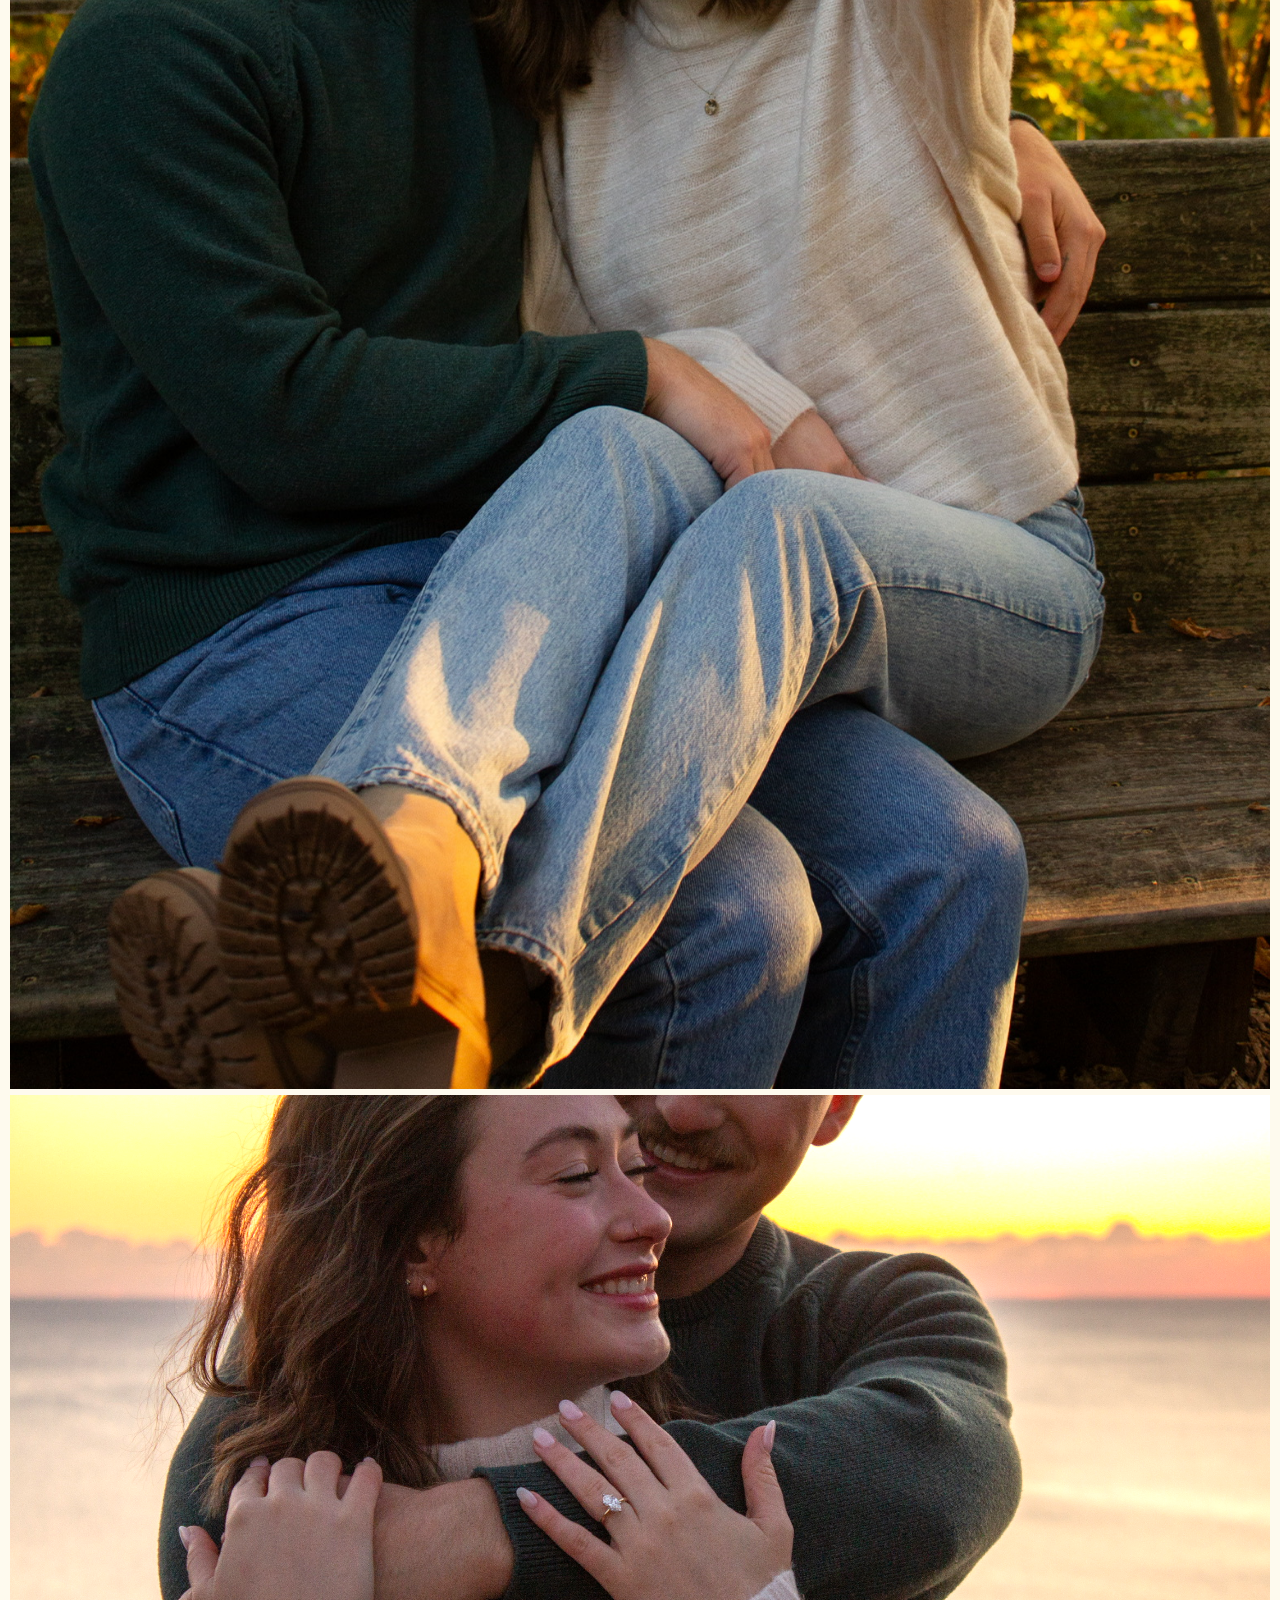
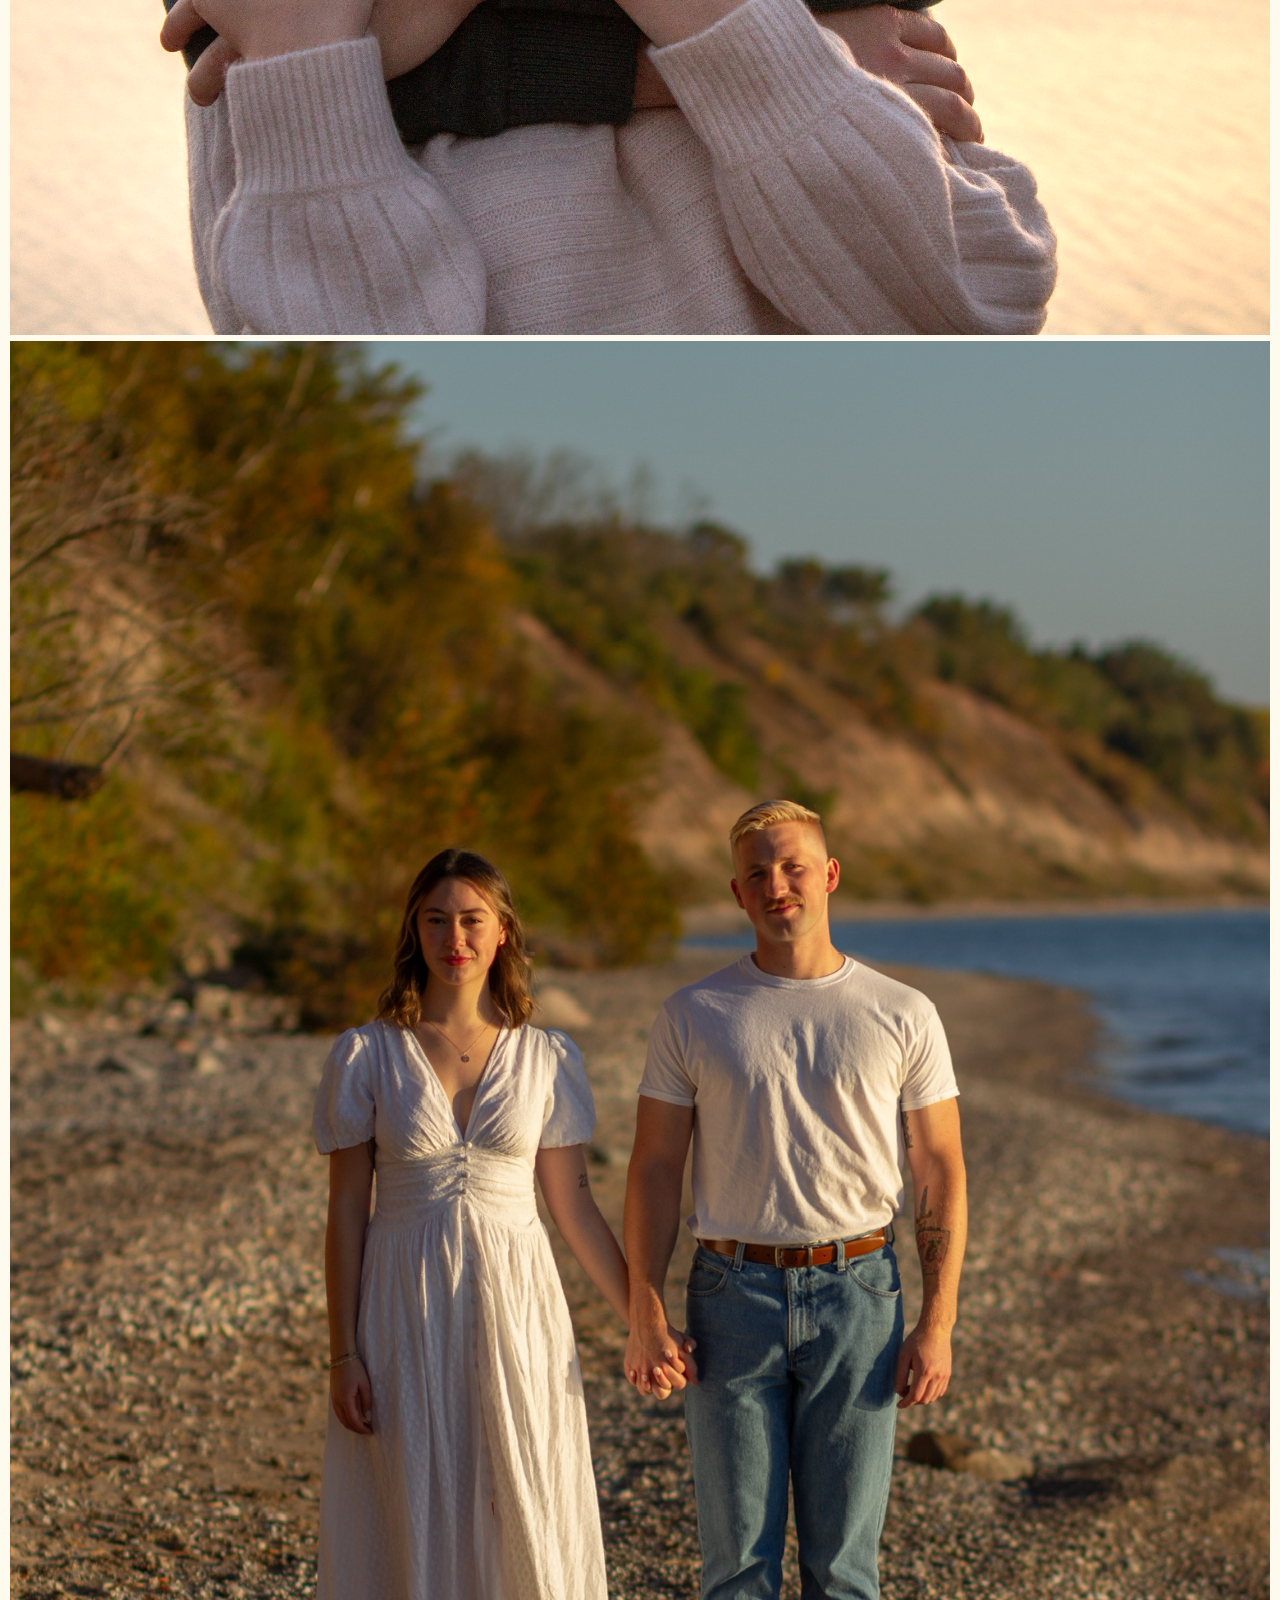
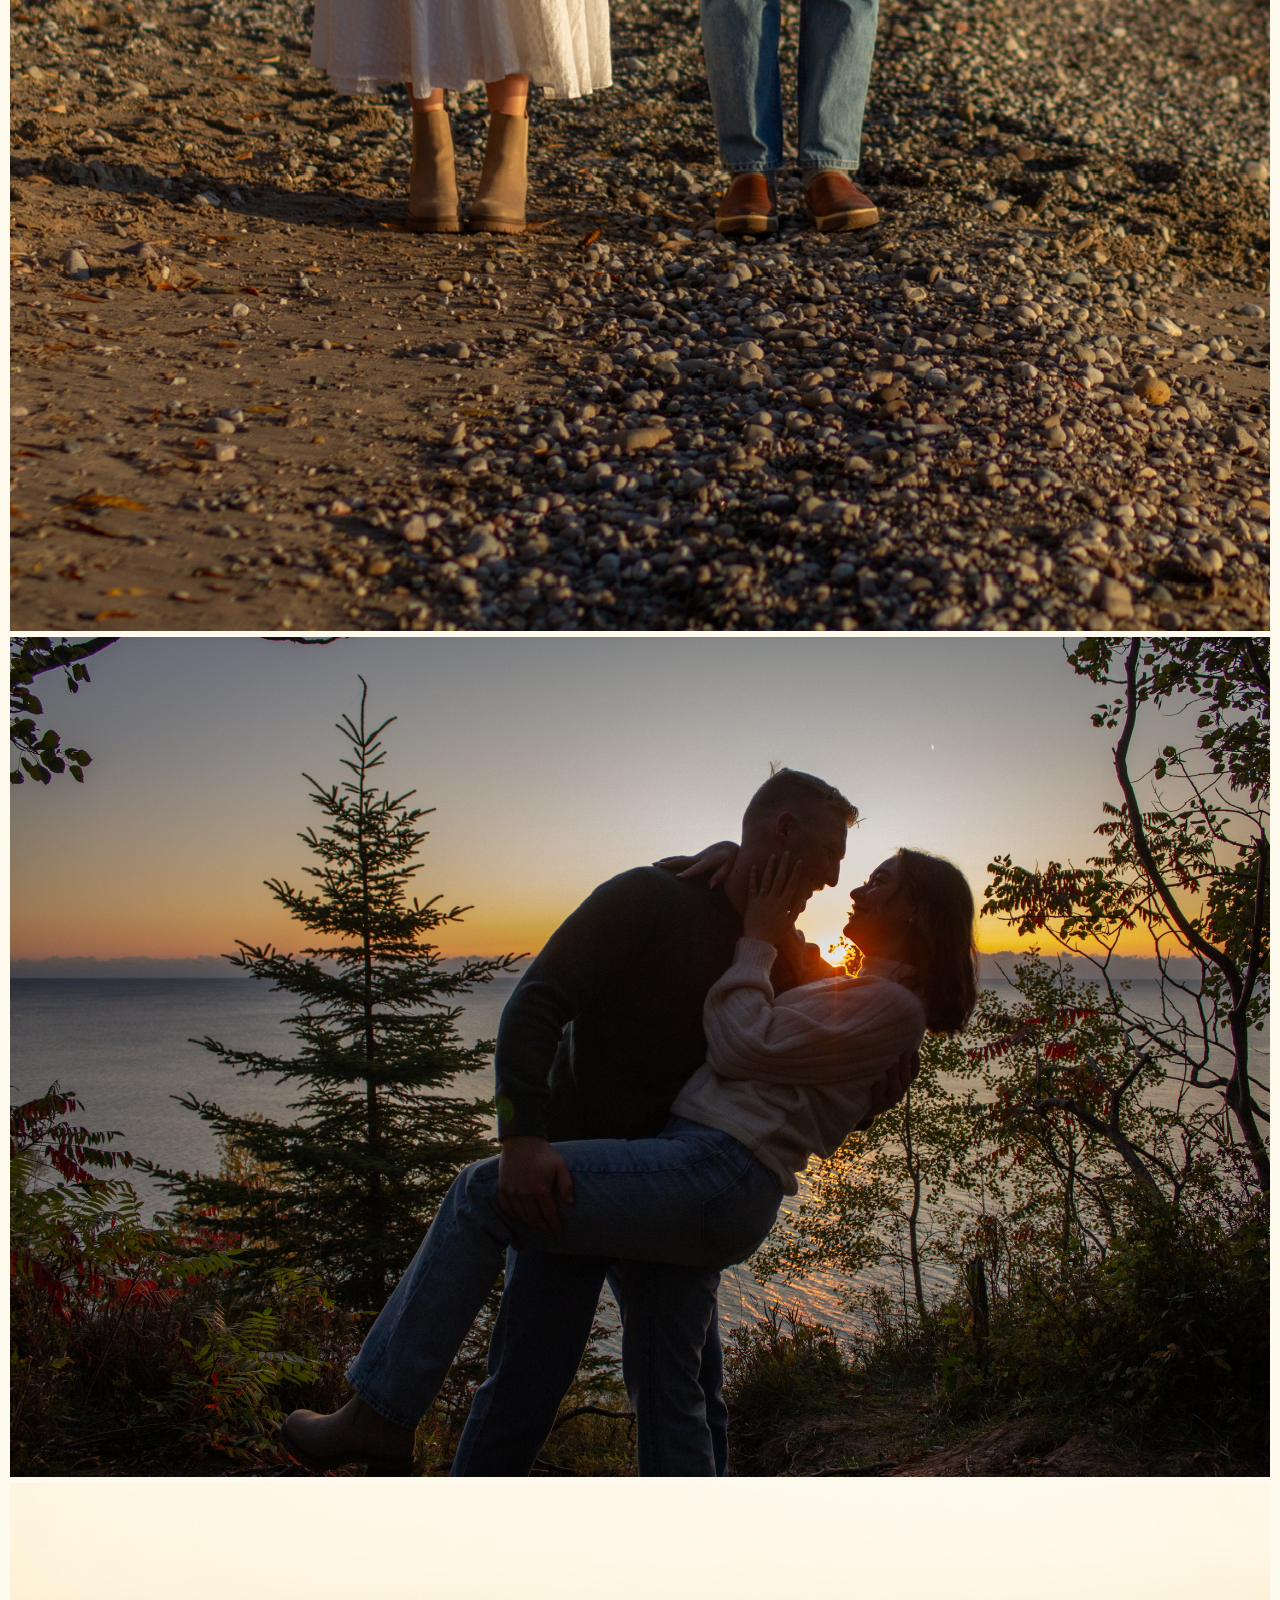
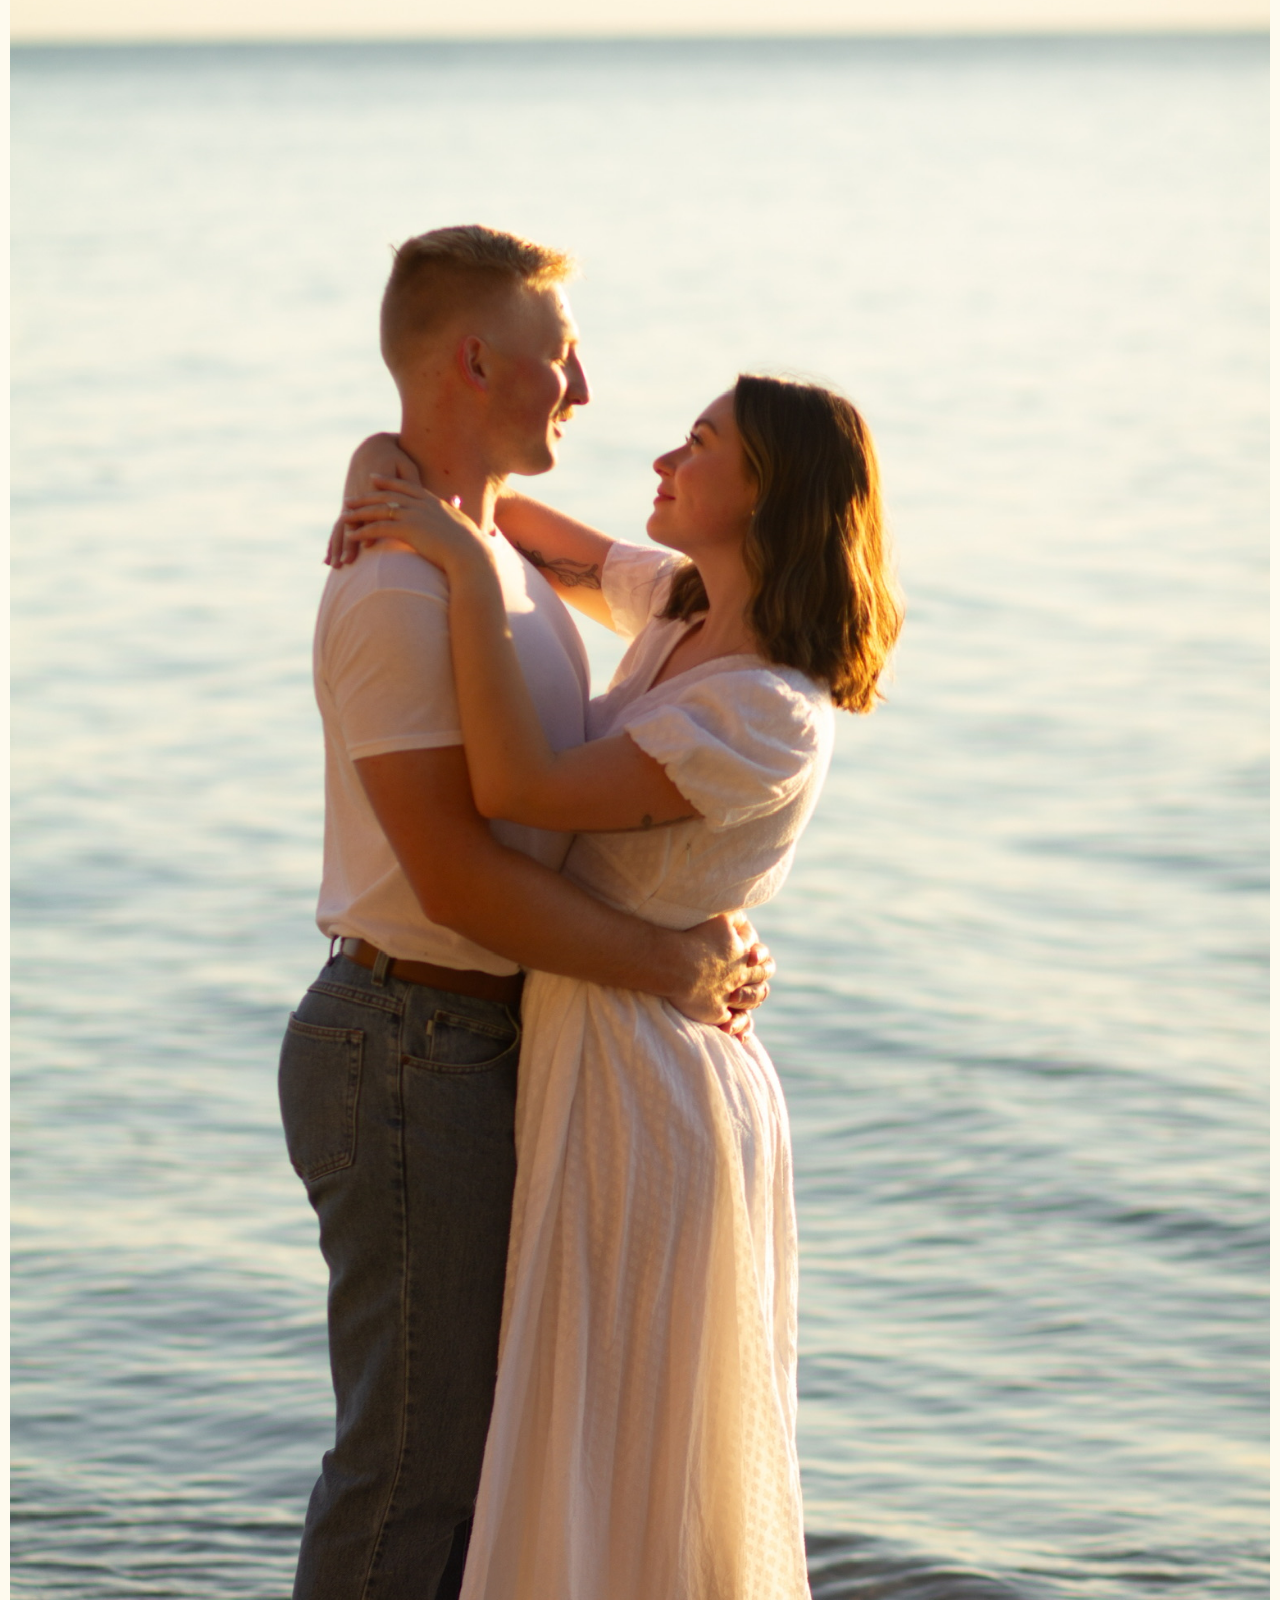
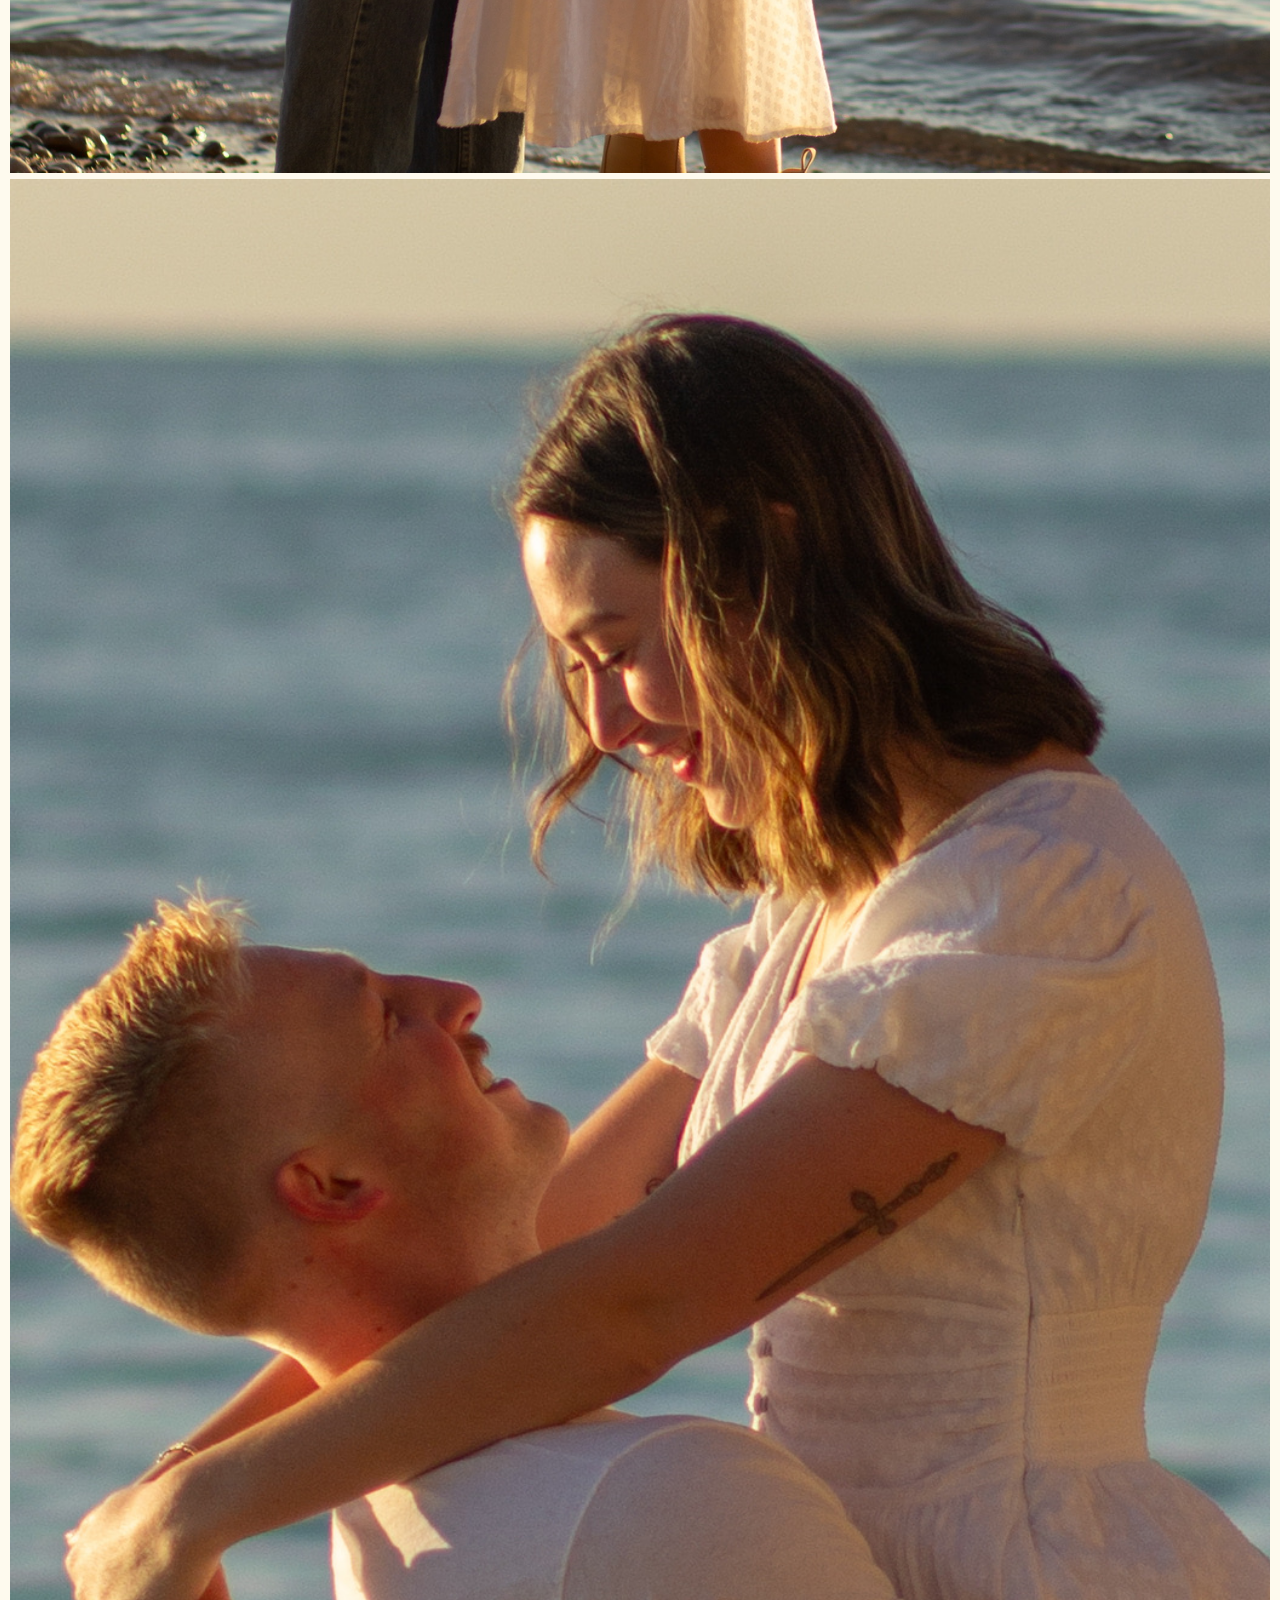
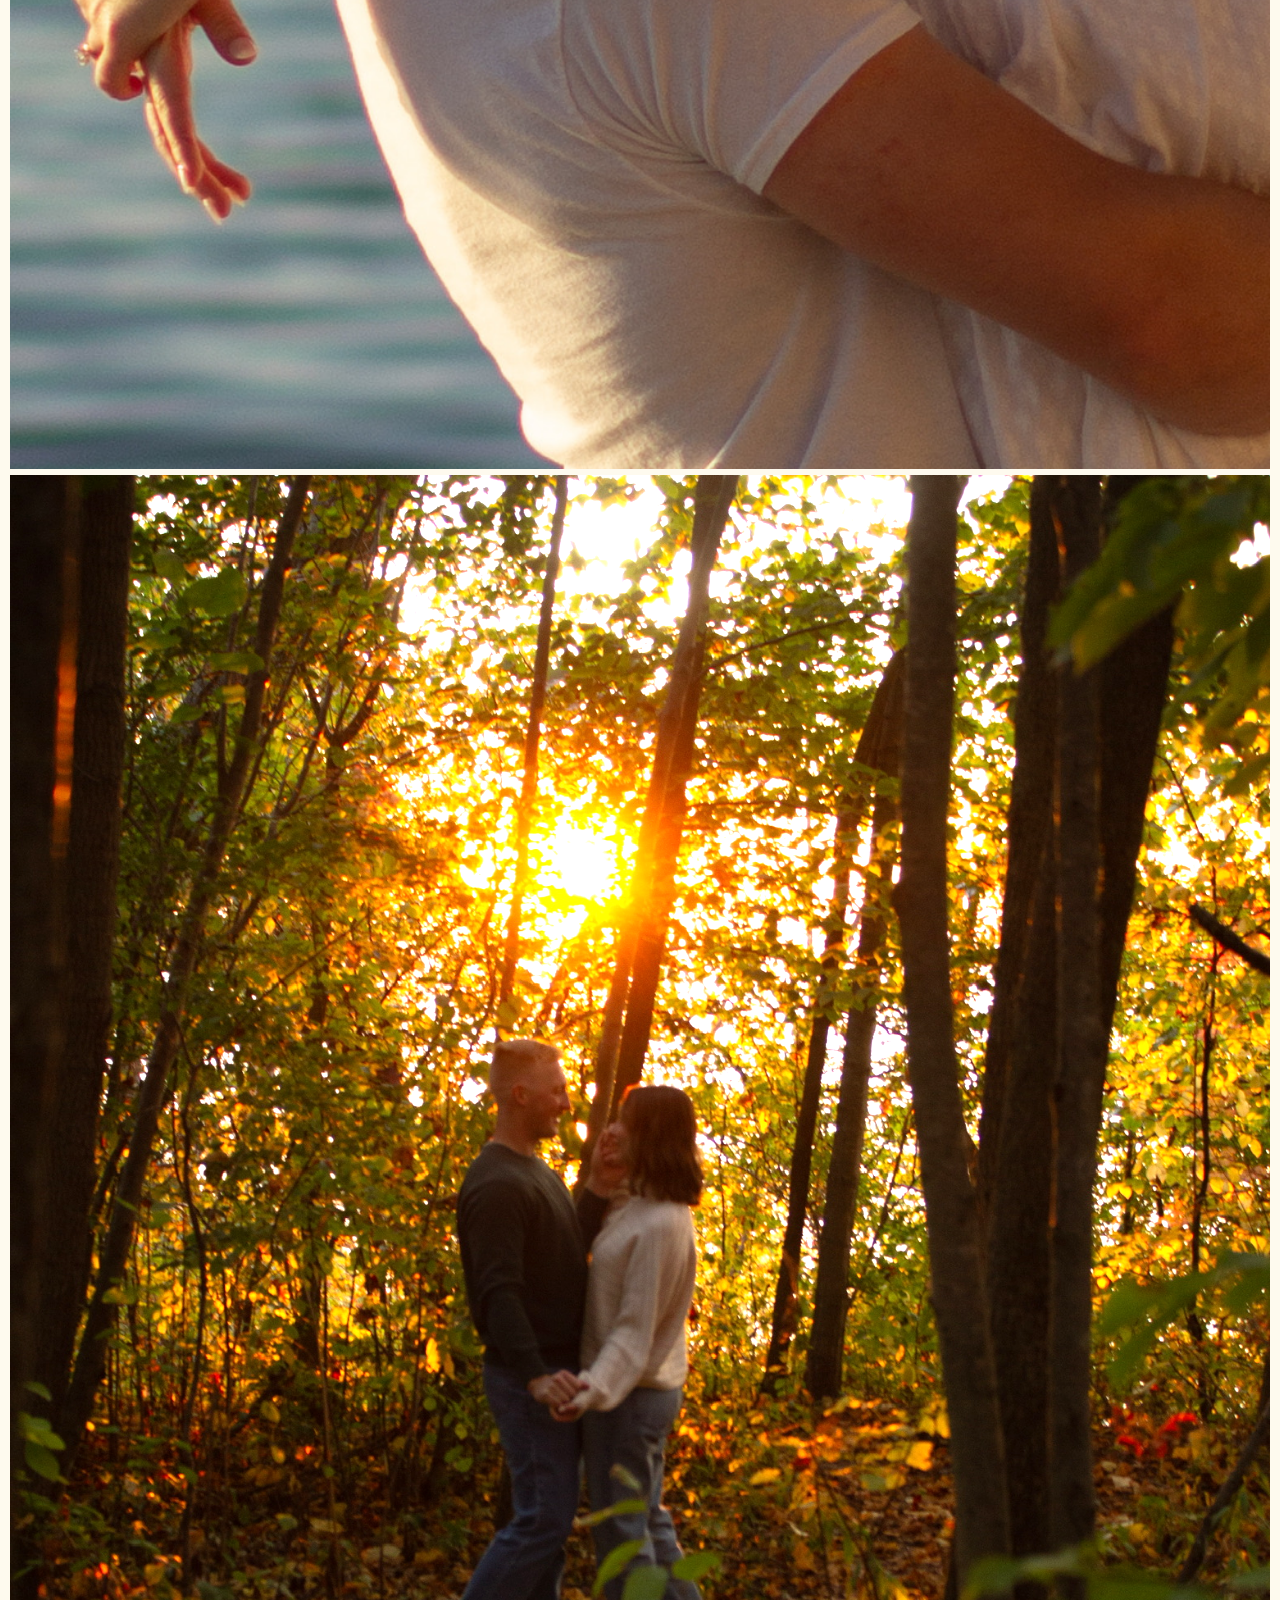
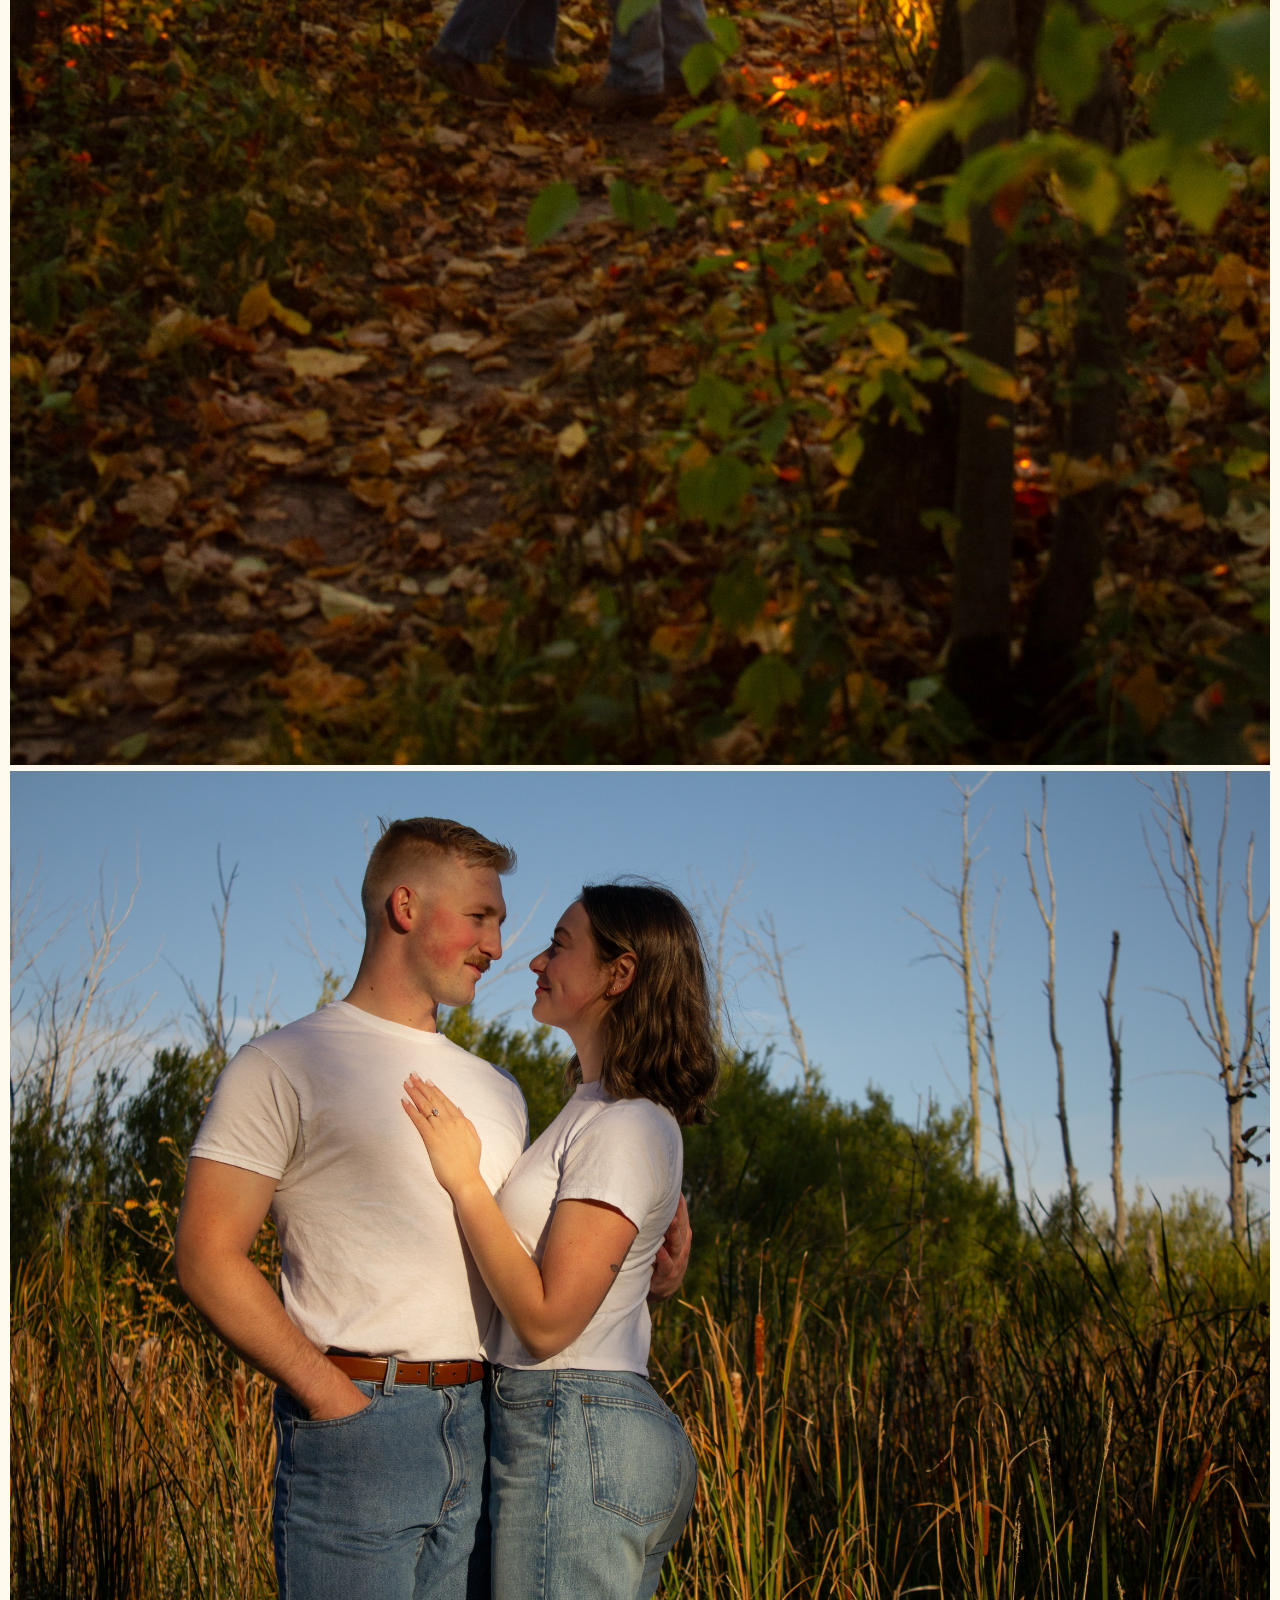
==== commit 0cd22e8f: "Final" ====
--- a/index.html
+++ b/index.html
@@ -124,9 +124,9 @@
                 <th>Description</th>
                 </tr>
                 <tr>
-                    <td>4:15</td>
-                    <td>Guest Arrival</td>
-                    <td>Enter through the main doors on the south side of the venue where the parking lot is.</td>
+                    <td>3:30</td>
+                    <td>Doors Open</td>
+                    <td>Enter through the doors on the south side of the venue where the parking lot is.</td>
                 </tr>
                 <tr>
                     <td>4:30</td>
@@ -134,9 +134,9 @@
                     <td>Officiated by Mike Olson.</td>
                 </tr>
                 <tr>
-                    <td>5:00</td>
+                    <td>~5:00</td>
                     <td>Cocktail Hour</td>
-                    <td>Complementary drinks, charcuterie, and music will be inside Murray Mansion.</td>
+                    <td>Complementary drinks, charcuterie, and music will be next door inside Murray Mansion.</td>
                 </tr>
                 <tr>
                     <td>6:30</td>
@@ -144,7 +144,7 @@
                     <td>Be prepared to give your <strong>best joke</strong>!</td>
                 </tr>
                 <tr>
-                    <td>8:00</td>
+                    <td>~8:00</td>
                     <td>Open Dance Floor</td>
                     <td>The DJ will accept music requests.</td>
                 </tr>
@@ -222,8 +222,8 @@
                 <div class="color-quadrant" style="background: radial-gradient(#b2d5f6, #fff);"></div>
                 <div class="color-quadrant" style="background: radial-gradient(#faa9b1, #fff);"></div>
                 <p>
-                    Get ready to bloom alongside us at our wedding! 
-                    Dress in your brightest and most floral attire to match the joyful atmosphere.
+                    Radiate joy with your choice of cocktail attire! <br>
+                    Opt for your down-to-earth florals and vibrant colors for the celebration.
                 </p>
             </div>
         </section>
--- a/Styles/info.css
+++ b/Styles/info.css
@@ -71,6 +71,7 @@
 
 #info table {
     border-collapse: collapse;
+    box-shadow: 0 0 10px rgba(168, 60, 6, 0.8);
     margin: 20px;
     margin-bottom: 40px;
 }
@@ -80,7 +81,6 @@
     font-size: 1.3rem;
     white-space: normal;
     word-wrap: break-word;
-    border: 1px solid #ddd;
     color: #5c5442;
     padding: 10px;
 }
@@ -91,6 +91,7 @@
 }
 
 #info td {
+    border: 1px solid #5c544215; 
     text-align: center;
 }
 
